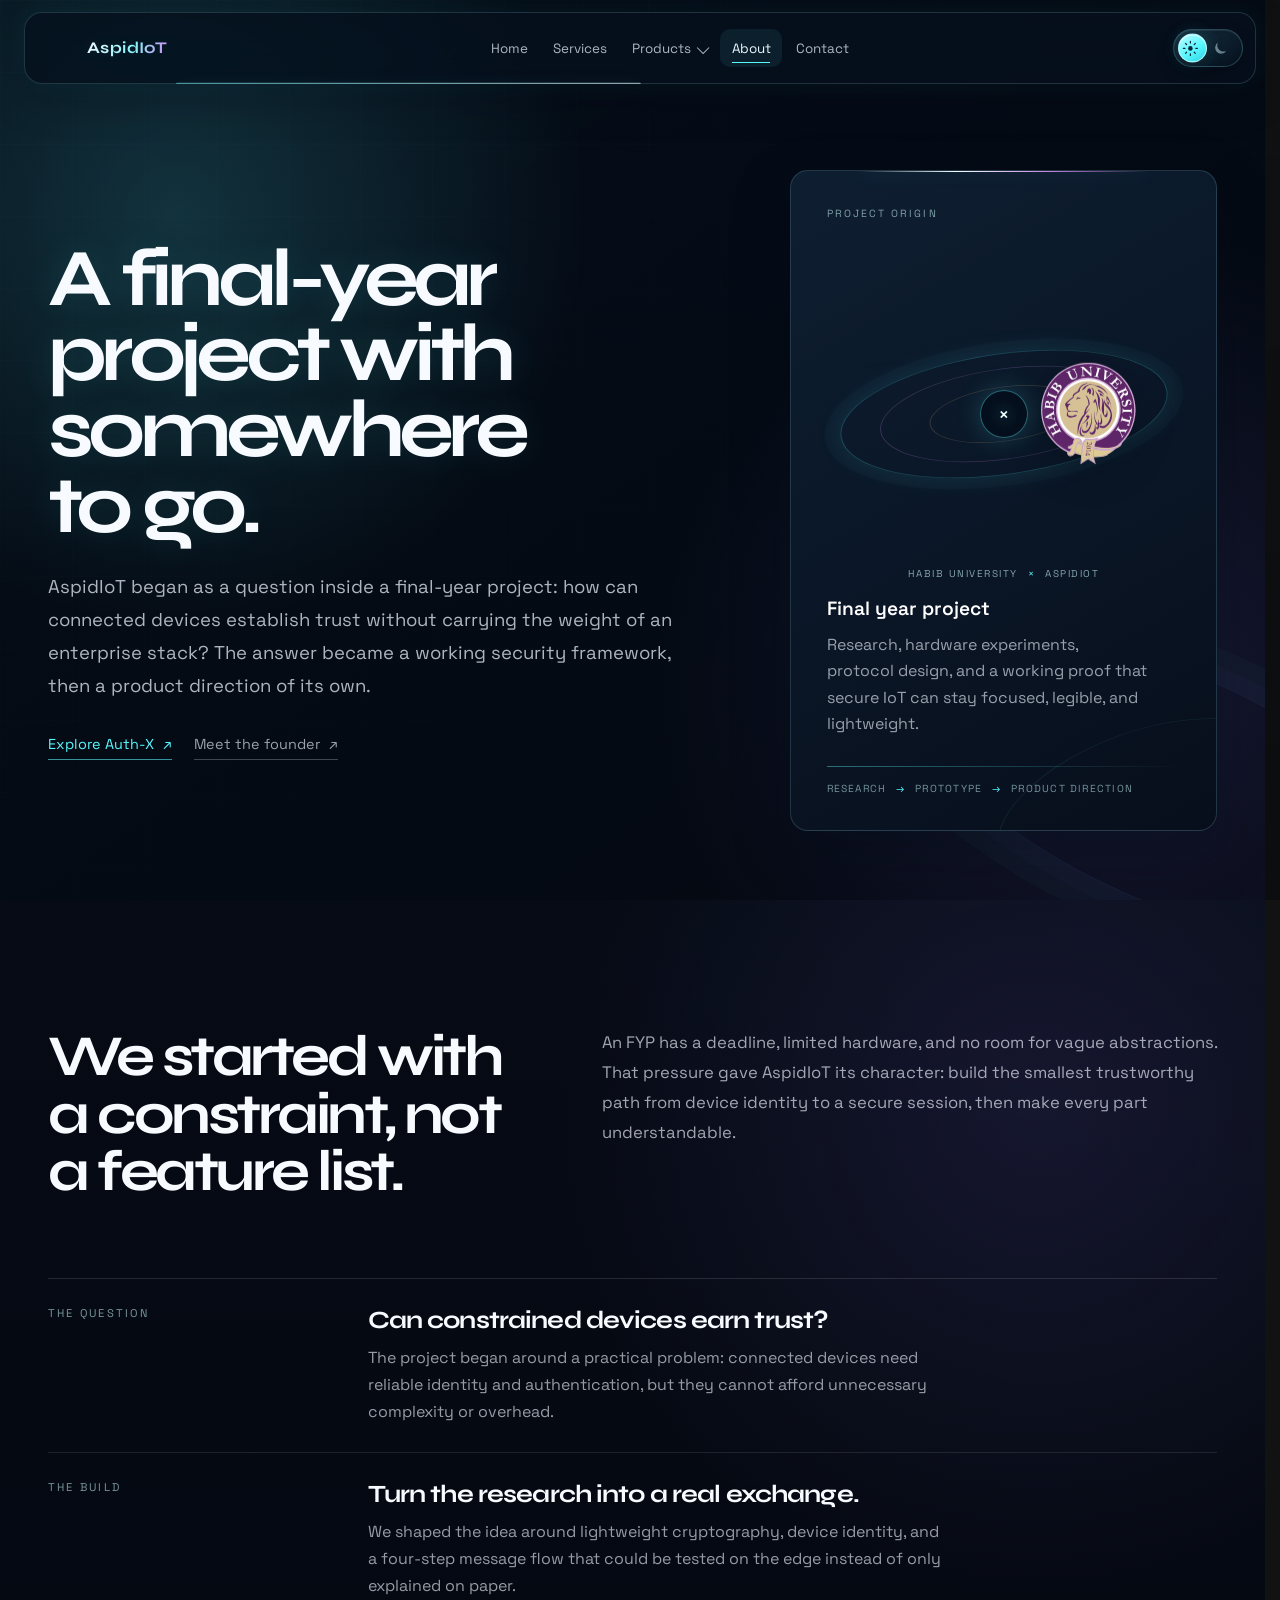
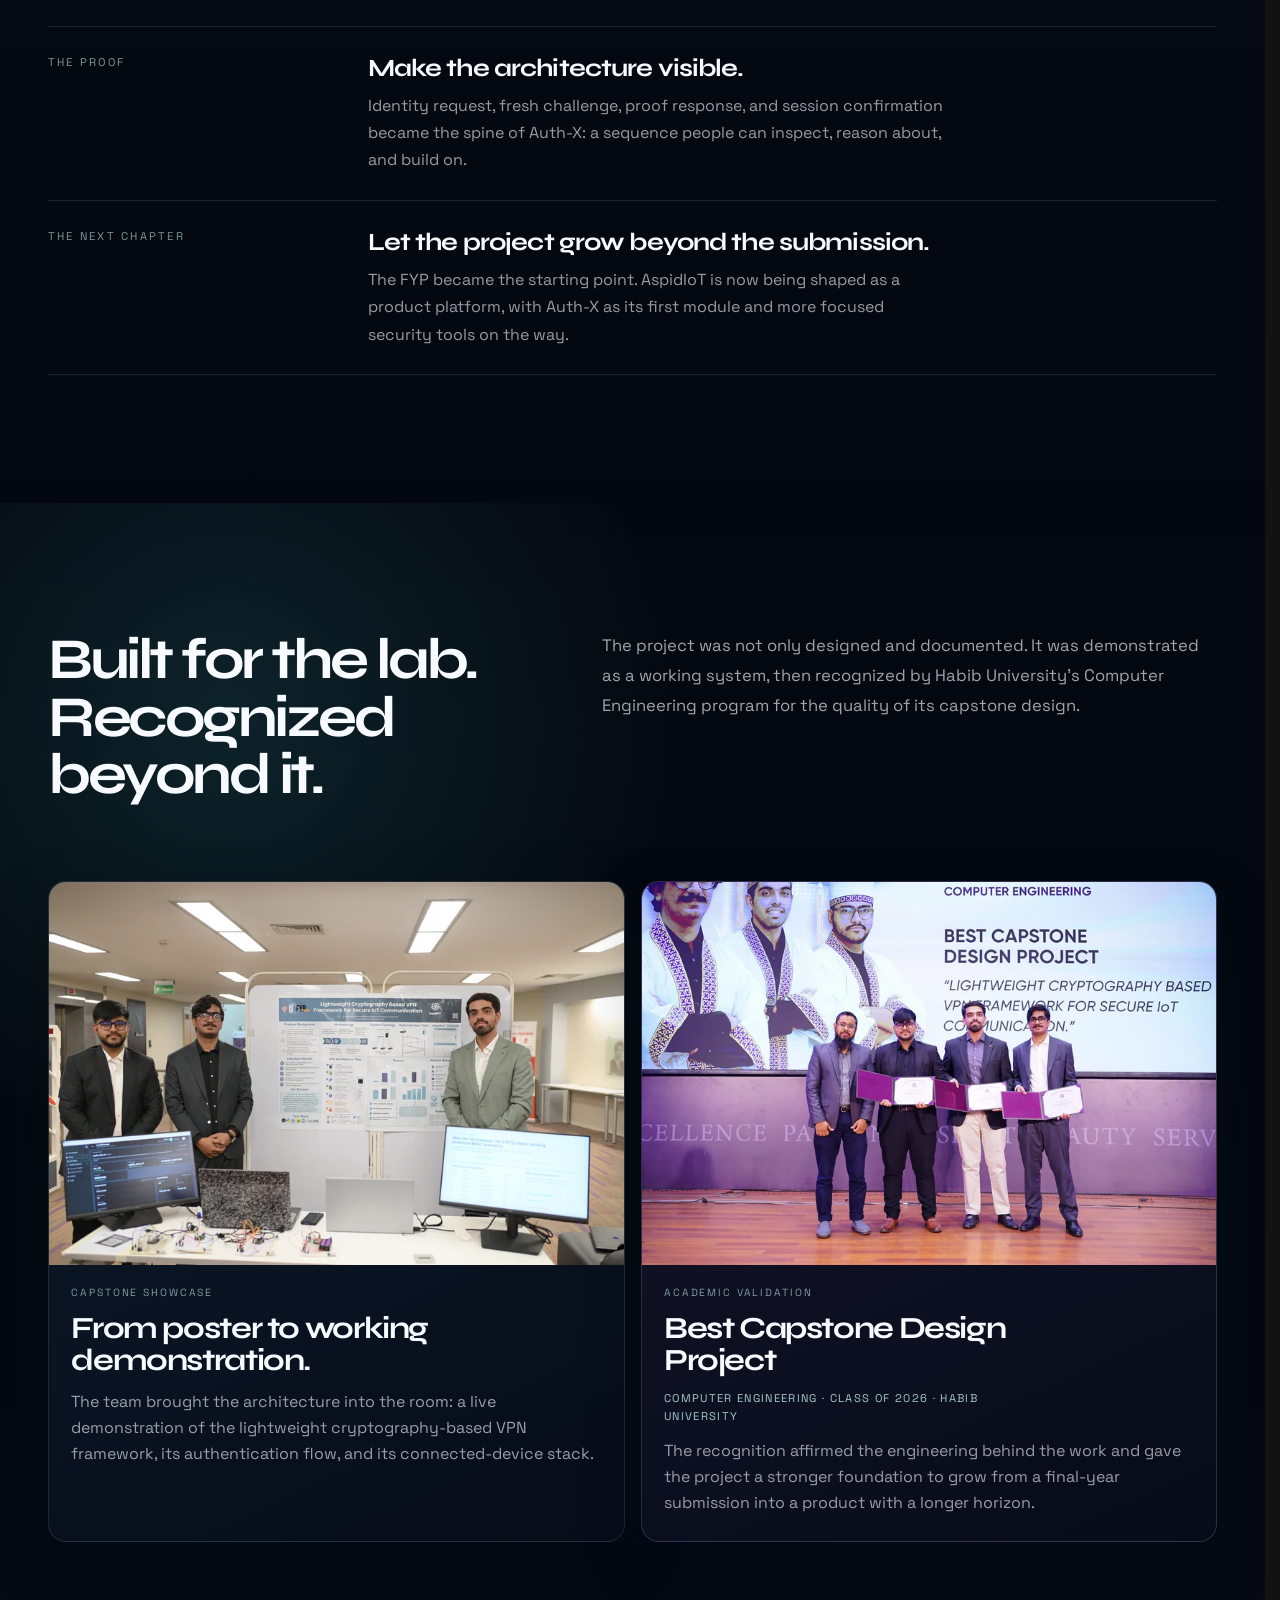
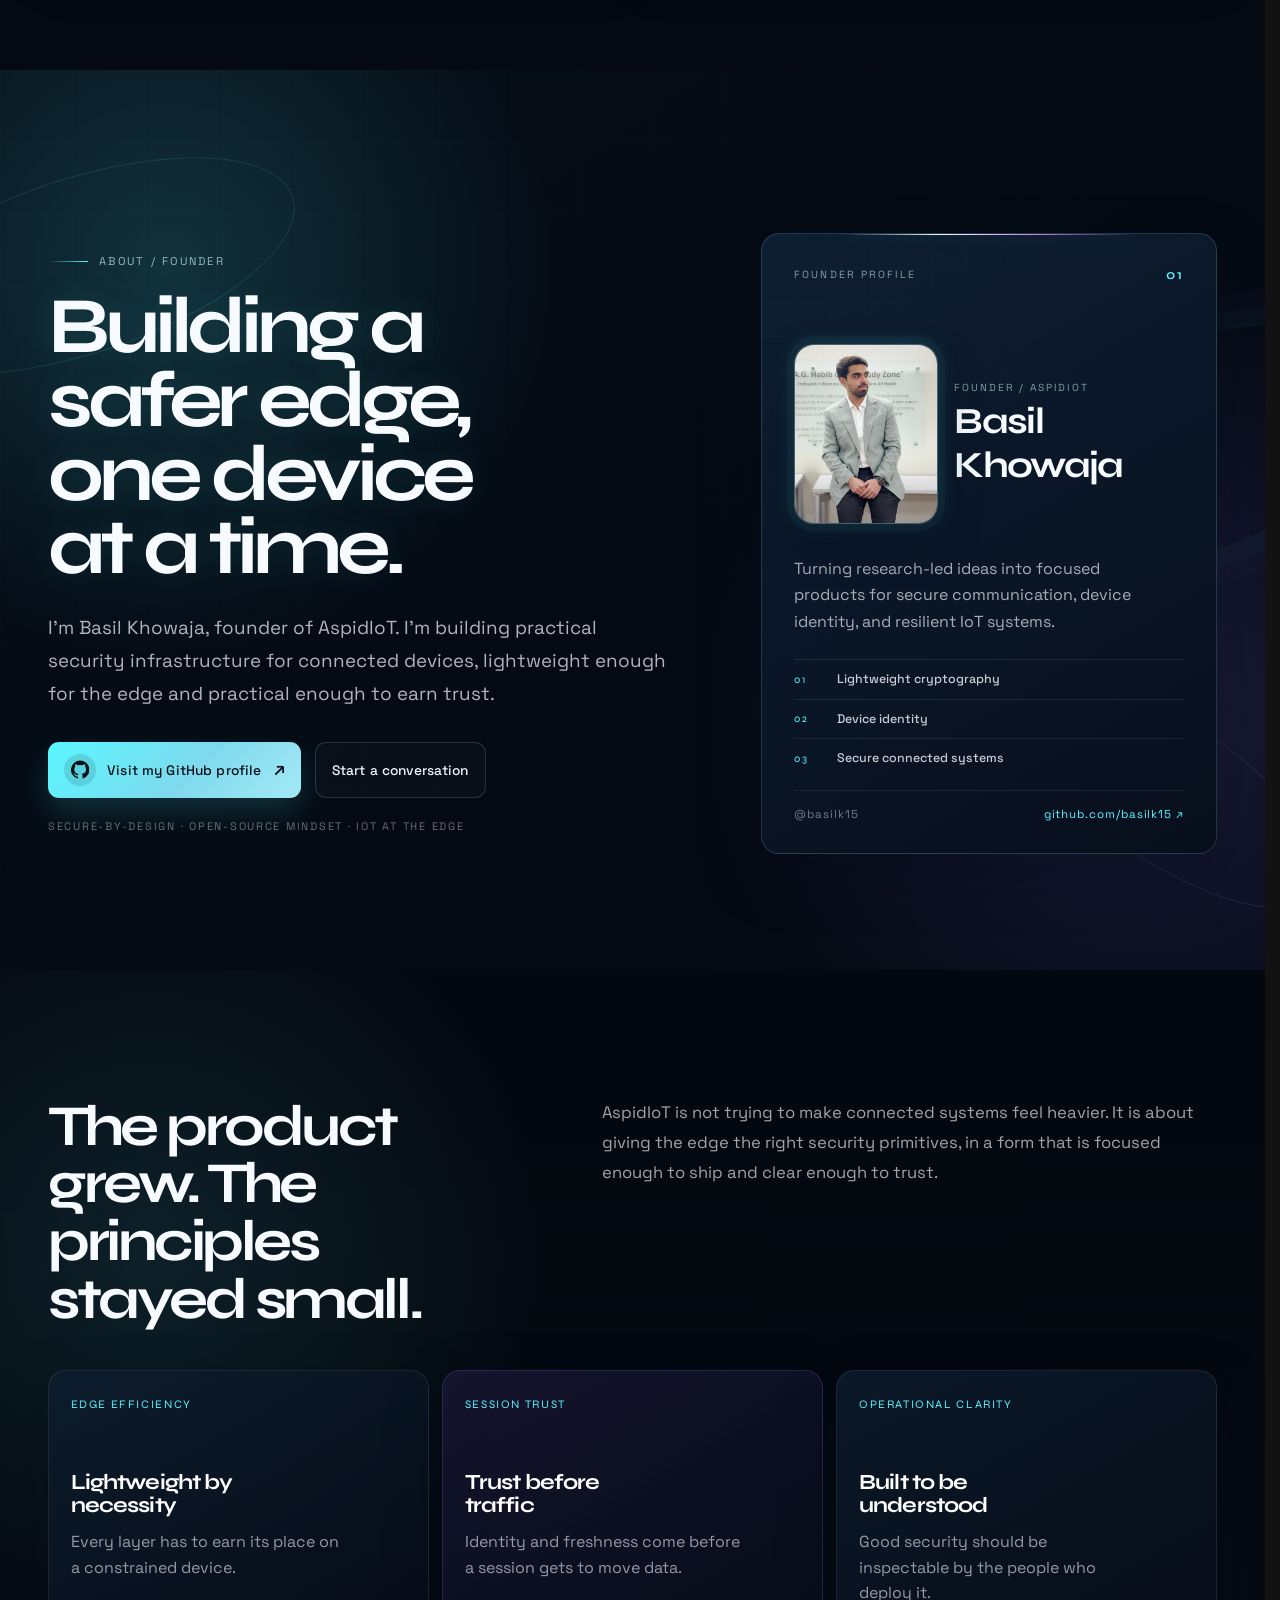
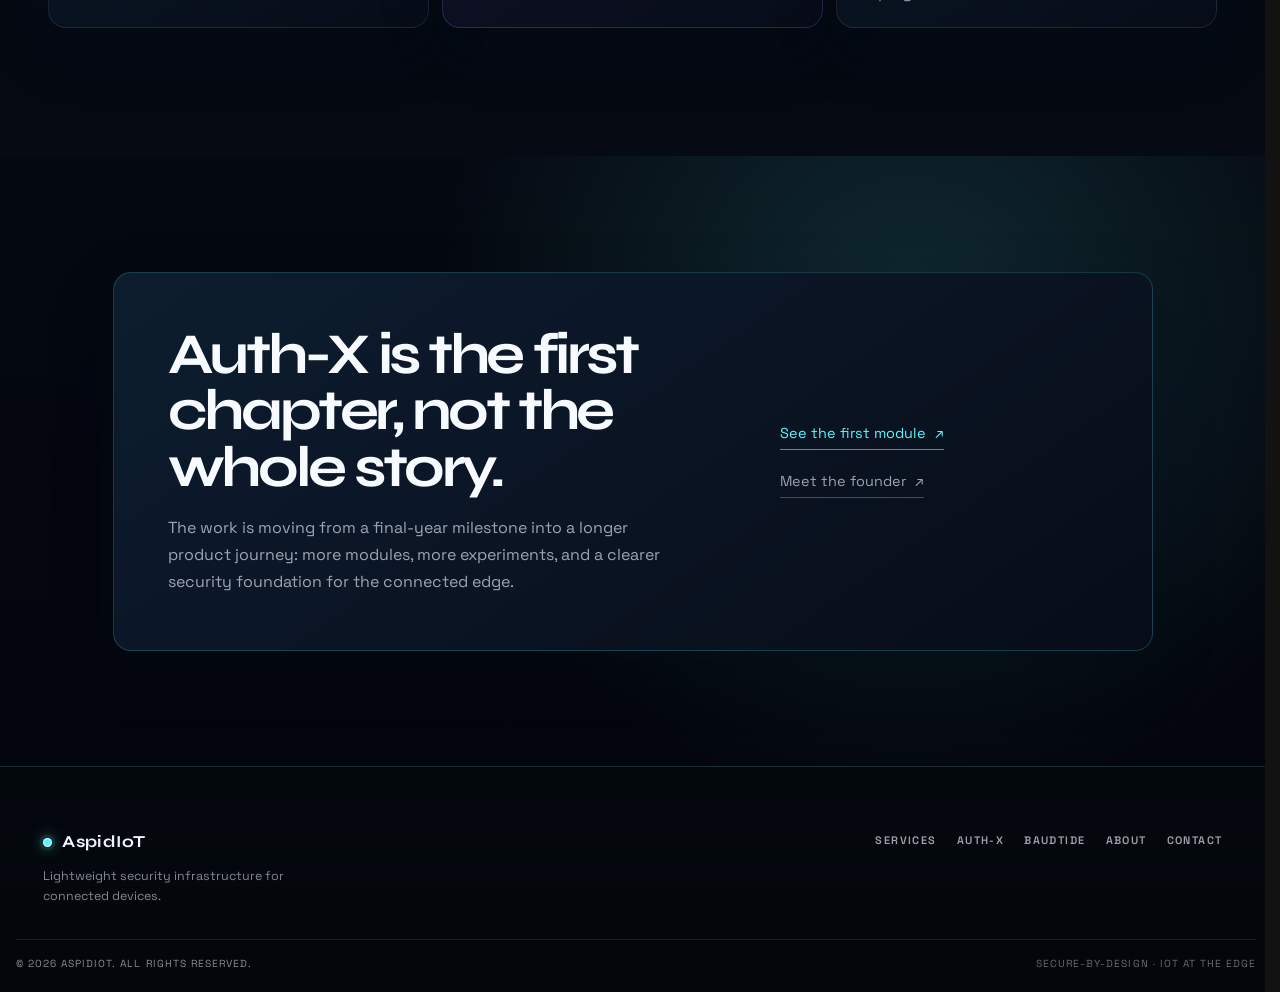
==== about.html @ df2cd74e "Redesign product navigation and service pages" ====
<!doctype html>
<html lang="en">
  <head>
    <meta charset="UTF-8" />
    <meta name="viewport" content="width=device-width, initial-scale=1.0" />
    <meta
      name="description"
      content="The story of AspidIoT: a final-year project that grew into a focused product direction for secure connected systems."
    />
    <title>About AspidIoT | From FYP to Product</title>
    <script>
      try {
        if (localStorage.getItem("aspid-theme") === "light") {
          document.documentElement.dataset.theme = "light";
        }
      } catch {}
    </script>
    <link rel="preconnect" href="https://fonts.googleapis.com" />
    <link rel="preconnect" href="https://fonts.gstatic.com" crossorigin />
    <link rel="stylesheet" href="https://fonts.googleapis.com/css2?family=Space+Grotesk:wght@400;500;600&family=Syne:wght@600;700&display=swap" />
    <link rel="stylesheet" href="styles.css?v=performance-1" />
    <link rel="stylesheet" href="theme.css?v=6" />
    <link rel="stylesheet" href="design-taste.css?v=4" />
  </head>
  <body class="about-page">
    <header class="site-header" data-header>
      <div class="nav-shell">
        <span class="nav-shell-trace" aria-hidden="true">
          <svg viewBox="0 0 0 0" focusable="false" preserveAspectRatio="none">
            <defs>
              <linearGradient id="aspidNavTraceGradient" x1="0%" y1="0%" x2="100%" y2="0%">
                <stop offset="0%" stop-color="#59f7ff" stop-opacity="0.76" />
                <stop offset="55%" stop-color="#f0ffff" />
                <stop offset="100%" stop-color="#d08aef" stop-opacity="0.94" />
              </linearGradient>
            </defs>
            <path class="nav-shell-trace-path" pathLength="100" />
          </svg>
        </span>

        <a class="brand-mark" href="index.html#home" aria-label="AspidIoT home">
          <span class="brand-logo" aria-hidden="true">
            <img src="logo.png" alt="" />
          </span>
          <span class="brand-copy">
            <span class="brand-name">AspidIoT</span>
          </span>
        </a>

        <nav class="site-nav" aria-label="Primary">
          <a class="nav-link" href="index.html#home" data-nav-link>Home</a>
          <a class="nav-link" href="services.html">Services</a>

          <div class="nav-dropdown" data-dropdown>
            <button
              class="nav-link nav-dropdown-toggle"
              type="button"
              aria-expanded="false"
              aria-controls="products-menu"
              data-dropdown-toggle
            >
              <span>Products</span>
              <span class="nav-caret" aria-hidden="true"></span>
            </button>

            <div class="mega-menu product-menu" id="products-menu" data-dropdown-panel>
              <p class="product-menu-kicker">Product families</p>
              <div class="product-menu-list" data-product-family-list>
                <section class="product-menu-family" data-product-family>
                  <button class="product-menu-family-toggle" type="button" aria-expanded="false" aria-controls="secure-x-products" data-product-family-toggle>
                    <span class="product-menu-family-copy"><span class="product-menu-family-name">Secure-X</span><span class="product-menu-family-detail">Device identity + session setup</span></span>
                    <span class="product-menu-family-caret" aria-hidden="true"></span>
                  </button>
                  <div class="product-menu-family-panel" id="secure-x-products" aria-hidden="true">
                <a class="product-menu-item" href="auth-x.html" data-product-link>
                  <span class="product-family-label">Secure-X lineup</span>
                  <span class="product-icon product-icon-auth-x" aria-hidden="true">
                    <img src="assets/auth-x-logos/auth-x-mark.svg" alt="" width="64" height="64" decoding="async" />
                  </span>
                  <span class="product-copy">
                    <span class="product-title-row">
                      <span class="product-name">Auth-X</span>
                    </span>
                    <span class="product-description">
                      Device identity &amp; session setup
                    </span>
                  </span>
                </a>
                  </div>
                </section>
                <section class="product-menu-family" data-product-family>
                  <button class="product-menu-family-toggle" type="button" aria-expanded="false" aria-controls="datatide-products" data-product-family-toggle>
                    <span class="product-menu-family-copy"><span class="product-menu-family-name">DataTide</span><span class="product-menu-family-detail">Local telemetry tools</span></span>
                    <span class="product-menu-family-caret" aria-hidden="true"></span>
                  </button>
                  <div class="product-menu-family-panel" id="datatide-products" aria-hidden="true">
                <a class="product-menu-item" href="baudtide.html" data-product-link>
                  <span class="product-family-label">DataTide</span>
                  <span class="product-icon product-icon-baudtide" aria-hidden="true">
                    <img src="assets/baudtide/baudtide-mark.png" alt="" />
                  </span>
                  <span class="product-copy">
                    <span class="product-title-row">
                      <span class="product-name">BaudTide</span>
                      <span class="product-badge product-badge-open">Open source</span>
                    </span>
                    <span class="product-description">A calm, local-first serial monitor for ESP32, Arduino, and USB/TTY devices.</span>
                  </span>
                </a>
                  </div>
                </section>
              </div>
            </div>
          </div>

          <a class="nav-link is-active" href="about.html" aria-current="page">About</a>
          <a class="nav-link" href="contact.html">Contact</a>
       </nav>

        <div class="nav-actions">
          <button
            class="theme-toggle"
            type="button"
            data-theme-toggle
            aria-pressed="false"
            aria-label="Switch to light theme"
            title="Switch to light theme"
          >
            <span class="theme-toggle-track" aria-hidden="true">
              <span class="theme-toggle-icon theme-toggle-icon-sun">
                <svg viewBox="0 0 24 24" focusable="false">
                  <circle cx="12" cy="12" r="3.25"></circle>
                  <path d="M12 2v2.2M12 19.8V22M2 12h2.2M19.8 12H22M4.93 4.93l1.56 1.56M17.51 17.51l1.56 1.56M19.07 4.93l-1.56 1.56M6.49 17.51l-1.56 1.56"></path>
                </svg>
              </span>
              <span class="theme-toggle-icon theme-toggle-icon-moon">
                <svg viewBox="0 0 24 24" focusable="false">
                  <path d="M20.4 15.2A8.5 8.5 0 0 1 8.8 3.6 8.5 8.5 0 1 0 20.4 15.2Z"></path>
                </svg>
              </span>
              <span class="theme-toggle-thumb"></span>
            </span>
          </button>

          <button
            class="nav-toggle"
            type="button"
            aria-label="Toggle navigation"
            aria-expanded="false"
            aria-controls="mobile-menu"
            data-nav-toggle
          >
            <span></span>
            <span></span>
            <span></span>
          </button>
        </div>
      </div>

      <div class="mobile-menu" id="mobile-menu" data-mobile-menu>
        <div class="mobile-menu-inner">
          <a class="mobile-nav-link" href="index.html#home" data-mobile-link>Home</a>
          <a class="mobile-nav-link" href="services.html" data-mobile-link>Services</a>

          <div class="mobile-products">
            <button
              class="mobile-products-toggle"
              type="button"
              aria-expanded="false"
              aria-controls="mobile-products-grid"
              data-mobile-products-toggle
            >
              <span>Products</span>
              <span class="nav-caret" aria-hidden="true"></span>
            </button>

            <div class="mobile-products-grid" id="mobile-products-grid" data-mobile-products-grid>
              <div class="product-menu-list product-menu-list-mobile" data-product-family-list>
                <section class="product-menu-family" data-product-family>
                  <button class="product-menu-family-toggle" type="button" aria-expanded="false" aria-controls="mobile-secure-x-products" data-product-family-toggle>
                    <span class="product-menu-family-copy"><span class="product-menu-family-name">Secure-X</span><span class="product-menu-family-detail">Device identity + session setup</span></span>
                    <span class="product-menu-family-caret" aria-hidden="true"></span>
                  </button>
                  <div class="product-menu-family-panel" id="mobile-secure-x-products" aria-hidden="true">
              <a class="product-menu-item" href="auth-x.html" data-product-link data-mobile-link>
                <span class="mobile-product-title-row">
                  <img class="mobile-product-mark" src="assets/auth-x-logos/auth-x-mark.svg" alt="" aria-hidden="true" width="64" height="64" decoding="async" />
                  <span>Auth-X</span>
                </span>
                <span>Device identity &amp; session setup</span>
              </a>
                  </div>
                </section>
                <section class="product-menu-family" data-product-family>
                  <button class="product-menu-family-toggle" type="button" aria-expanded="false" aria-controls="mobile-datatide-products" data-product-family-toggle>
                    <span class="product-menu-family-copy"><span class="product-menu-family-name">DataTide</span><span class="product-menu-family-detail">Local telemetry tools</span></span>
                    <span class="product-menu-family-caret" aria-hidden="true"></span>
                  </button>
                  <div class="product-menu-family-panel" id="mobile-datatide-products" aria-hidden="true">
              <a class="product-menu-item" href="baudtide.html" data-product-link data-mobile-link>
                <span class="mobile-product-title-row">
                  <span>BaudTide</span>
                  <span class="product-badge product-badge-open">Open source</span>
                </span>
                <span>Local-first serial monitoring for ESP32, Arduino, and USB/TTY devices.</span>
              </a>
                  </div>
                </section>
              </div>
            </div>
          </div>

          <a class="mobile-nav-link is-active" href="about.html" aria-current="page">About</a>
          <a class="mobile-nav-link" href="contact.html" data-mobile-link>Contact</a>
        </div>
      </div>
    </header>

    <main>
      <section class="about-lore-hero" id="about" aria-labelledby="about-title">
        <span class="about-lore-orbit about-lore-orbit-one" aria-hidden="true"></span>
        <span class="about-lore-orbit about-lore-orbit-two" aria-hidden="true"></span>

        <div class="about-lore-shell">
          <div class="about-lore-intro reveal">
            <h1 id="about-title" class="about-lore-title">
              A final-year project with somewhere to go.
            </h1>
            <p class="about-lore-lede">
              AspidIoT began as a question inside a final-year project: how can connected devices
              establish trust without carrying the weight of an enterprise stack? The answer became
              a working security framework, then a product direction of its own.
            </p>

            <div class="about-lore-links">
              <a class="about-lore-link" href="auth-x.html">
                <span>Explore Auth-X</span>
                <span aria-hidden="true">↗</span>
              </a>
              <a class="about-lore-link about-lore-link-muted" href="#founder">
                <span>Meet the founder</span>
                <span aria-hidden="true">↗</span>
              </a>
            </div>
          </div>

          <aside class="about-origin-card reveal" data-delay="120" aria-label="AspidIoT project origin">
            <div class="about-origin-head">
              <span>Project origin</span>
            </div>
            <div class="about-origin-identity" role="img" aria-label="Habib University and AspidIoT">
              <div class="about-origin-orbit" aria-hidden="true"></div>
              <div class="about-origin-logo about-origin-logo-habib">
                <img src="assets/brand/habib-university.svg" alt="Habib University seal" loading="lazy" decoding="async" />
              </div>
              <span class="about-origin-cross" aria-hidden="true">×</span>
              <div class="about-origin-logo about-origin-logo-aspid">
                <img src="logo.png" alt="AspidIoT shield mark" loading="lazy" decoding="async" />
              </div>
              <p class="about-origin-identity-label">Habib University <span aria-hidden="true">×</span> AspidIoT</p>
            </div>
            <p class="about-origin-title">Final year project</p>
            <p class="about-origin-copy">
              Research, hardware experiments, protocol design, and a working proof that secure IoT
              can stay focused, legible, and lightweight.
            </p>
            <div class="about-origin-rule" aria-hidden="true"></div>
            <p class="about-origin-foot">Research <span>→</span> prototype <span>→</span> product direction</p>
          </aside>
        </div>
      </section>

      <section class="about-story-section" id="origin" aria-labelledby="origin-title">
        <div class="about-content-shell">
          <div class="about-story-heading reveal">
            <div>
              <h2 id="origin-title" class="about-section-title">We started with a constraint, not a feature list.</h2>
            </div>
            <p class="about-section-summary">
              An FYP has a deadline, limited hardware, and no room for vague abstractions. That pressure
              gave AspidIoT its character: build the smallest trustworthy path from device identity to a
              secure session, then make every part understandable.
            </p>
          </div>

          <div class="about-story-list">
            <article class="about-story-row reveal">
              <div class="about-story-label">The question</div>
              <div class="about-story-copy">
                <h3>Can constrained devices earn trust?</h3>
                <p>
                  The project began around a practical problem: connected devices need reliable identity
                  and authentication, but they cannot afford unnecessary complexity or overhead.
                </p>
              </div>
            </article>

            <article class="about-story-row reveal" data-delay="80">
              <div class="about-story-label">The build</div>
              <div class="about-story-copy">
                <h3>Turn the research into a real exchange.</h3>
                <p>
                  We shaped the idea around lightweight cryptography, device identity, and a four-step
                  message flow that could be tested on the edge instead of only explained on paper.
                </p>
              </div>
            </article>

            <article class="about-story-row reveal" data-delay="160">
              <div class="about-story-label">The proof</div>
              <div class="about-story-copy">
                <h3>Make the architecture visible.</h3>
                <p>
                  Identity request, fresh challenge, proof response, and session confirmation became the
                  spine of Auth-X: a sequence people can inspect, reason about, and build on.
                </p>
              </div>
            </article>

            <article class="about-story-row reveal" data-delay="240">
              <div class="about-story-label">The next chapter</div>
              <div class="about-story-copy">
                <h3>Let the project grow beyond the submission.</h3>
                <p>
                  The FYP became the starting point. AspidIoT is now being shaped as a product platform,
                  with Auth-X as its first module and more focused security tools on the way.
                </p>
              </div>
            </article>
          </div>
        </div>
      </section>

      <section class="about-evidence-section" id="evidence" aria-labelledby="evidence-title">
        <div class="about-content-shell">
          <div class="about-story-heading about-evidence-heading reveal">
            <div>
              <h2 id="evidence-title" class="about-section-title">Built for the lab. Recognized beyond it.</h2>
            </div>
            <p class="about-section-summary">
              The project was not only designed and documented. It was demonstrated as a working system,
              then recognized by Habib University’s Computer Engineering program for the quality of its capstone design.
            </p>
          </div>

          <div class="about-evidence-grid">
            <figure class="about-evidence-card about-evidence-card-featured reveal">
              <div class="about-evidence-image">
                <picture>
                  <source
                    type="image/webp"
                    srcset="about-project-showcase-800.webp 800w, about-project-showcase-1600.webp 1600w"
                    sizes="(max-width: 700px) calc(100vw - 2rem), 570px"
                  />
                  <img
                    src="about-project-showcase-1600.jpg"
                    alt="AspidIoT team presenting a lightweight cryptography-based VPN framework for secure IoT communication."
                    width="1600"
                    height="1064"
                    loading="lazy"
                    decoding="async"
                  />
                </picture>
              </div>
              <figcaption>
                <div class="about-evidence-caption-head">
                  <span>Capstone showcase</span>
                </div>
                <h3>From poster to working demonstration.</h3>
                <p>
                  The team brought the architecture into the room: a live demonstration of the lightweight
                  cryptography-based VPN framework, its authentication flow, and its connected-device stack.
                </p>
              </figcaption>
            </figure>

            <figure class="about-evidence-card about-evidence-card-award reveal" data-delay="120">
              <div class="about-evidence-image">
                <picture>
                  <source
                    type="image/webp"
                    srcset="about-capstone-award-800.webp 800w, about-capstone-award-1600.webp 1600w"
                    sizes="(max-width: 700px) calc(100vw - 2rem), 570px"
                  />
                  <img
                    src="about-capstone-award-1600.jpg"
                    alt="AspidIoT team receiving recognition for Best Capstone Design Project in Computer Engineering."
                    width="1600"
                    height="1066"
                    loading="lazy"
                    decoding="async"
                  />
                </picture>
              </div>
              <figcaption>
                <div class="about-evidence-caption-head">
                  <span>Academic validation</span>
                </div>
                <h3>Best Capstone Design Project</h3>
                <p class="about-evidence-meta">Computer Engineering · Class of 2026 · Habib University</p>
                <p>
                  The recognition affirmed the engineering behind the work and gave the project a stronger
                  foundation to grow from a final-year submission into a product with a longer horizon.
                </p>
              </figcaption>
            </figure>
          </div>
        </div>
      </section>

      <section class="founder-contact-hero about-founder-section" id="founder" aria-labelledby="founder-title">
        <span class="founder-contact-orbit founder-contact-orbit-one" aria-hidden="true"></span>
        <span class="founder-contact-orbit founder-contact-orbit-two" aria-hidden="true"></span>

        <div class="founder-contact-shell">
          <div class="founder-contact-intro reveal">
            <div class="founder-contact-eyebrow">
              <span class="founder-contact-eyebrow-line"></span>
              <span>About / Founder</span>
            </div>

            <h2 id="founder-title" class="founder-contact-title">
              Building a safer edge, one device at a time.
            </h2>
            <p class="founder-contact-lede">
              I’m Basil Khowaja, founder of AspidIoT. I’m building practical security infrastructure
              for connected devices, lightweight enough for the edge and practical enough to earn trust.
            </p>

            <div class="founder-contact-actions">
              <a
                class="button-link button-link-primary founder-github-button"
                href="https://github.com/basilk15"
                target="_blank"
                rel="noopener noreferrer"
              >
                <span class="founder-github-icon" aria-hidden="true">
                  <svg viewBox="0 0 24 24" focusable="false">
                    <path d="M12 .7a12 12 0 0 0-3.79 23.39c.6.11.82-.26.82-.58v-2.05c-3.34.73-4.04-1.61-4.04-1.61-.55-1.39-1.34-1.76-1.34-1.76-1.09-.75.08-.74.08-.74 1.2.08 1.84 1.23 1.84 1.23 1.07 1.83 2.8 1.3 3.48.99.11-.78.42-1.3.76-1.6-2.66-.3-5.46-1.33-5.46-5.93 0-1.31.47-2.38 1.23-3.22-.12-.3-.53-1.52.12-3.17 0 0 1-.32 3.3 1.23a11.4 11.4 0 0 1 6 0c2.29-1.55 3.3-1.23 3.3-1.23.65 1.65.24 2.87.12 3.17.77.84 1.23 1.91 1.23 3.22 0 4.61-2.8 5.62-5.47 5.92.43.37.81 1.1.81 2.22v3.29c0 .32.22.69.83.57A12 12 0 0 0 12 .7Z" />
                  </svg>
                </span>
                <span>Visit my GitHub profile</span>
                <span class="founder-button-arrow" aria-hidden="true">↗</span>
              </a>
              <a class="button-link button-link-muted" href="contact.html">Start a conversation</a>
            </div>

            <p class="founder-contact-note">Secure-by-design · Open-source mindset · IoT at the edge</p>
          </div>

          <article class="founder-profile-card reveal" data-delay="120">
            <div class="founder-profile-grid" aria-hidden="true"></div>
            <div class="founder-profile-head">
              <span>Founder profile</span>
              <strong>01</strong>
            </div>

            <div class="founder-profile-person">
              <div class="founder-avatar">
                <img src="founder-basil.png" alt="Basil Khowaja, founder of AspidIoT" loading="lazy" decoding="async" />
              </div>
              <div>
                <p class="founder-profile-role">Founder / AspidIoT</p>
                <h3>Basil Khowaja</h3>
              </div>
            </div>

            <p class="founder-profile-copy">
              Turning research-led ideas into focused products for secure communication, device
              identity, and resilient IoT systems.
            </p>

            <div class="founder-focus-list" aria-label="Founder focus areas">
              <div><span>01</span><strong>Lightweight cryptography</strong></div>
              <div><span>02</span><strong>Device identity</strong></div>
              <div><span>03</span><strong>Secure connected systems</strong></div>
            </div>

            <div class="founder-profile-footer">
              <span>@basilk15</span>
              <a href="https://github.com/basilk15" target="_blank" rel="noopener noreferrer">
                github.com/basilk15 <span aria-hidden="true">↗</span>
              </a>
            </div>
          </article>
        </div>
      </section>

      <section class="about-principles-section" id="approach" aria-labelledby="approach-title">
        <div class="about-content-shell">
          <div class="about-story-heading about-principles-heading reveal">
            <div>
              <h2 id="approach-title" class="about-section-title">The product grew. The principles stayed small.</h2>
            </div>
            <p class="about-section-summary">
              AspidIoT is not trying to make connected systems feel heavier. It is about giving the edge
              the right security primitives, in a form that is focused enough to ship and clear enough to trust.
            </p>
          </div>

          <div class="about-principles-grid">
            <article class="about-principle-card reveal">
              <span class="about-principle-label">Edge efficiency</span>
              <h3>Lightweight by necessity</h3>
              <p>Every layer has to earn its place on a constrained device.</p>
            </article>
            <article class="about-principle-card reveal" data-delay="80">
              <span class="about-principle-label">Session trust</span>
              <h3>Trust before traffic</h3>
              <p>Identity and freshness come before a session gets to move data.</p>
            </article>
            <article class="about-principle-card reveal" data-delay="160">
              <span class="about-principle-label">Operational clarity</span>
              <h3>Built to be understood</h3>
              <p>Good security should be inspectable by the people who deploy it.</p>
            </article>
          </div>
        </div>
      </section>

      <section class="about-next-section" id="next" aria-labelledby="next-title">
        <div class="about-next-card reveal">
          <div>
            <h2 id="next-title" class="about-next-title">Auth-X is the first chapter, not the whole story.</h2>
            <p class="about-next-copy">
              The work is moving from a final-year milestone into a longer product journey: more modules,
              more experiments, and a clearer security foundation for the connected edge.
            </p>
          </div>
          <div class="about-next-links">
            <a class="about-lore-link" href="auth-x.html">
              <span>See the first module</span>
              <span aria-hidden="true">↗</span>
            </a>
            <a class="about-lore-link about-lore-link-muted" href="#founder">
              <span>Meet the founder</span>
              <span aria-hidden="true">↗</span>
            </a>
          </div>
        </div>
      </section>
    </main>

    <footer class="site-footer">
      <div class="site-footer-shell">
        <div class="site-footer-branding">
          <a class="site-footer-brand" href="index.html#home" aria-label="AspidIoT home">
            <span class="site-footer-brand-mark" aria-hidden="true"></span>
            <span>AspidIoT</span>
          </a>
          <p>Lightweight security infrastructure for connected devices.</p>
        </div>
        <nav class="site-footer-nav" aria-label="Footer">
          <a href="services.html">Services</a>
          <a href="auth-x.html">Auth-X</a>
          <a href="baudtide.html">BaudTide</a>
          <a href="about.html">About</a>
          <a href="contact.html">Contact</a>
        </nav>
      </div>
      <div class="site-footer-meta">
        <p>© 2026 AspidIoT. All rights reserved.</p>
        <span>Secure-by-design · IoT at the edge</span>
      </div>
    </footer>

    <script src="theme.js?v=2"></script>
    <script src="script.js?v=performance-4"></script>
  </body>
</html>
---- styles.css ----
:root {
  color-scheme: dark;
  --bg: #05070c;
  --bg-deep: #0a0f1c;
  --ink: #f1f5ff;
  --muted: rgba(241, 245, 255, 0.7);
  --accent: #59f7ff;
  --accent-2: #8b7cff;
  --accent-3: #88d9ff;
  --accent-soft: rgba(89, 247, 255, 0.18);
  --panel: rgba(11, 18, 34, 0.8);
  --panel-strong: rgba(9, 16, 29, 0.94);
  --glow: rgba(89, 247, 255, 0.55);
  --border-soft: rgba(255, 255, 255, 0.09);
  --shadow-soft: 0 18px 45px rgba(2, 8, 18, 0.28);
  --shadow-strong: 0 24px 60px rgba(2, 8, 18, 0.42);
  --max-width: 980px;
  --nav-height: 5.25rem;
}

* {
  box-sizing: border-box;
  margin: 0;
  padding: 0;
}

html {
  scroll-behavior: smooth;
  overflow-x: clip;
}

body {
  font-family: "Space Grotesk", "Segoe UI", sans-serif;
  background: radial-gradient(circle at top, #0c172a 0%, var(--bg) 45%, #030509 100%);
  color: var(--ink);
  min-height: 100vh;
  overflow-x: clip;
  position: relative;
}

body.menu-open {
  overflow: hidden;
}

main {
  position: relative;
  overflow: hidden;
  z-index: 1;
}

main > section {
  position: relative;
  z-index: 1;
}

body::before,
body::after,
main::before,
main::after {
  content: "";
  position: fixed;
  inset: 0;
  pointer-events: none;
  z-index: 0;
}

body::before {
  background:
    radial-gradient(circle at 50% 12%, rgba(89, 247, 255, 0.08), transparent 55%),
    radial-gradient(circle at 50% 55%, rgba(0, 0, 0, 0), rgba(0, 0, 0, 0.35) 70%, rgba(0, 0, 0, 0.65) 100%);
  opacity: 1;
}

body::after {
  background-image:
    linear-gradient(90deg, rgba(89, 247, 255, 0.035) 1px, transparent 1px),
    linear-gradient(0deg, rgba(89, 247, 255, 0.035) 1px, transparent 1px),
    radial-gradient(circle, rgba(89, 247, 255, 0.75) 0 1.2px, transparent 2.8px),
    radial-gradient(circle, rgba(125, 177, 255, 0.45) 0 1px, transparent 2.4px),
    radial-gradient(circle, rgba(255, 255, 255, 0.25) 0 0.9px, transparent 2px);
  background-size: 180px 180px, 180px 180px, 160px 160px, 110px 110px, 220px 220px;
  background-position: 0 0, 0 0, 0 -600px, 90px -1200px, -40px -900px;
  opacity: 0.6;
  animation: starRain 16s linear infinite;
}

main::before {
  background-image:
    repeating-linear-gradient(
      110deg,
      rgba(89, 247, 255, 0.08) 0 1px,
      transparent 1px 160px
    ),
    repeating-linear-gradient(
      12deg,
      rgba(89, 247, 255, 0.06) 0 1px,
      transparent 1px 220px
    ),
    radial-gradient(circle at 30% 40%, rgba(89, 247, 255, 0.2) 0 2px, transparent 3px),
    radial-gradient(circle at 70% 60%, rgba(89, 247, 255, 0.18) 0 2px, transparent 3px),
    radial-gradient(circle at 50% 20%, rgba(89, 247, 255, 0.16) 0 2px, transparent 3px);
  background-size: 140% 140%;
  background-position: 0 0;
  opacity: 0.18;
  animation: streamSlide 36s linear infinite;
}

main::after {
  background-image: url("data:image/svg+xml;utf8,<svg xmlns='http://www.w3.org/2000/svg' width='240' height='240'><rect width='240' height='240' fill='none'/><text x='18' y='42' font-size='16' fill='%2359f7ff' fill-opacity='0.08'>1010 0110</text><text x='140' y='80' font-size='14' fill='%2359f7ff' fill-opacity='0.06'>0x9f4b</text><text x='28' y='140' font-size='12' fill='%2359f7ff' fill-opacity='0.06'>KEY</text><text x='120' y='180' font-size='12' fill='%2359f7ff' fill-opacity='0.05'>AEAD</text><text x='60' y='210' font-size='11' fill='%2359f7ff' fill-opacity='0.05'>LOCK</text></svg>");
  background-size: 240px 240px;
  opacity: 0.08;
  filter: blur(0.4px);
  animation: glyphFade 24s ease-in-out infinite;
}

body.is-scrolling::after,
body.is-scrolling main::before,
body.is-scrolling main::after,
html.page-hidden body::after,
html.page-hidden main::before,
html.page-hidden main::after,
body.is-scrolling .network-route-line {
  animation-play-state: paused;
}

@media (max-width: 768px) {
  body::after,
  main::before,
  main::after {
    animation: none;
  }
}

.site-header {
  position: fixed;
  top: 1rem;
  left: 0;
  right: 0;
  z-index: 30;
  padding: 0 1rem;
  pointer-events: none;
}

.nav-shell {
  --nav-surface: rgba(8, 14, 26, 0.58);
  position: relative;
  isolation: isolate;
  width: min(1240px, calc(100vw - 2rem));
  margin: 0 auto;
  min-height: var(--nav-height);
  display: flex;
  align-items: center;
  justify-content: space-between;
  gap: 1.2rem;
  padding: 0.85rem 1rem 0.85rem 1.25rem;
  border-radius: 24px;
  border: 1px solid rgba(126, 214, 231, 0.2);
  background: var(--nav-surface);
  backdrop-filter: blur(18px) saturate(165%);
  -webkit-backdrop-filter: blur(18px) saturate(165%);
  box-shadow: var(--shadow-soft), 0 0 22px rgba(89, 247, 255, 0.1);
  transition:
    background 0.35s ease,
    border-color 0.35s ease,
    box-shadow 0.35s ease,
    transform 0.35s ease;
  pointer-events: auto;
}

.nav-shell-trace {
  position: absolute;
  inset: 0;
  z-index: 0;
  pointer-events: none;
  border-radius: inherit;
  overflow: hidden;
}

.nav-shell-trace svg {
  display: block;
  width: 100%;
  height: 100%;
}

.nav-shell-trace-path {
  fill: none;
  stroke: url(#aspidNavTraceGradient);
  stroke-width: 1.7;
  stroke-linecap: round;
  stroke-linejoin: round;
  stroke-dasharray: 18 82;
  opacity: 0.98;
  filter:
    drop-shadow(0 0 8px rgba(89, 247, 255, 0.3))
    drop-shadow(0 0 10px rgba(208, 138, 239, 0.16));
  animation: navTraceMove 5.2s linear infinite;
}

.nav-shell > *:not(.nav-shell-trace) {
  position: relative;
  z-index: 1;
}

.site-header.is-scrolled .nav-shell,
.site-header.is-open .nav-shell {
  --nav-surface: rgba(8, 14, 26, 0.84);
  border-color: rgba(126, 214, 231, 0.3);
  box-shadow: var(--shadow-strong), 0 0 24px rgba(89, 247, 255, 0.12);
}

.brand-mark {
  display: inline-flex;
  align-items: center;
  gap: 0.12rem;
  min-width: 0;
  text-decoration: none;
  color: inherit;
}

.brand-logo {
  position: relative;
  flex: 0 0 3.35rem;
  display: block;
  width: 3.35rem;
  height: 3.35rem;
  overflow: hidden;
  border-radius: 0;
  padding: 0;
  background: transparent;
  border: 0;
  transform: translateY(-0.3rem);
  clip-path: inset(0 0.22rem 0 0);
  margin-right: -0.22rem;
}

.brand-logo img {
  position: absolute;
  top: -16%;
  left: -24%;
  width: 264%;
  max-width: none;
  height: auto;
  pointer-events: none;
}

.brand-copy {
  display: flex;
  flex-direction: column;
  min-width: 0;
}

.brand-name {
  font-family: "Syne", "Space Grotesk", sans-serif;
  font-size: clamp(1.08rem, 1.35vw, 1.22rem);
  font-weight: 700;
  letter-spacing: 0.025em;
  line-height: 1.05;
  text-shadow: 0 0 18px rgba(89, 247, 255, 0.16);
  background: linear-gradient(105deg, #f1f8ff 0%, #8cf3f7 58%, #d08aef 100%);
  background-clip: text;
  -webkit-background-clip: text;
  -webkit-text-fill-color: transparent;
}

.site-nav,
.nav-actions {
  display: flex;
  align-items: center;
}

.site-nav {
  gap: 0.35rem;
}

.nav-link,
.nav-dropdown-toggle {
  position: relative;
  display: inline-flex;
  align-items: center;
  gap: 0.45rem;
  min-height: 2.8rem;
  padding: 0.7rem 0.95rem;
  border-radius: 999px;
  border: 0;
  background: transparent;
  color: rgba(241, 245, 255, 0.78);
  text-decoration: none;
  font: inherit;
  font-size: 0.96rem;
  cursor: pointer;
  transition:
    color 0.28s ease,
    background 0.28s ease,
    transform 0.28s ease;
}

.nav-link::after,
.nav-dropdown-toggle::after {
  content: "";
  position: absolute;
  left: 0.95rem;
  right: 0.95rem;
  bottom: 0.45rem;
  height: 1px;
  background: linear-gradient(90deg, transparent, rgba(89, 247, 255, 0.75), transparent);
  transform: scaleX(0.2);
  transform-origin: center;
  opacity: 0;
  transition: transform 0.28s ease, opacity 0.28s ease;
}

.nav-link:hover,
.nav-link:focus-visible,
.nav-dropdown-toggle:hover,
.nav-dropdown-toggle:focus-visible,
.nav-link.is-active,
.nav-dropdown.is-open .nav-dropdown-toggle {
  color: #fff;
  background: rgba(255, 255, 255, 0.05);
  outline: none;
}

.nav-link:hover::after,
.nav-link:focus-visible::after,
.nav-dropdown-toggle:hover::after,
.nav-dropdown-toggle:focus-visible::after,
.nav-link.is-active::after,
.nav-dropdown.is-open .nav-dropdown-toggle::after {
  opacity: 1;
  transform: scaleX(1);
}

.nav-caret {
  width: 0.55rem;
  height: 0.55rem;
  border-right: 1.5px solid currentColor;
  border-bottom: 1.5px solid currentColor;
  transform: rotate(45deg) translateY(-1px);
  transition: transform 0.28s ease;
}

.nav-dropdown {
  position: relative;
}

.nav-dropdown.is-open .nav-caret {
  transform: rotate(225deg) translateY(-1px);
}

.mega-menu {
  position: fixed;
  top: calc(1rem + var(--nav-height) + 1rem);
  right: max(1rem, calc((100vw - 1240px) / 2));
  left: auto;
  width: min(760px, calc(100vw - 2rem));
  max-width: calc(100vw - 2rem);
  padding: 1.15rem;
  border-radius: 28px;
  border: 1px solid rgba(255, 255, 255, 0.1);
  background:
    linear-gradient(180deg, rgba(14, 23, 40, 0.96), rgba(8, 14, 27, 0.96)),
    rgba(9, 15, 28, 0.96);
  box-shadow: 0 30px 80px rgba(1, 7, 17, 0.52);
  backdrop-filter: blur(20px);
  transform: translateY(12px) scale(0.98);
  opacity: 0;
  visibility: hidden;
  pointer-events: none;
  transition:
    opacity 0.24s ease,
    transform 0.24s ease,
    visibility 0.24s ease;
}

.mega-menu::before {
  content: "";
  position: absolute;
  top: -1.5rem;
  right: 0;
  left: 0;
  height: 1.5rem;
  pointer-events: auto;
}

.nav-dropdown.is-open .mega-menu {
  opacity: 1;
  visibility: visible;
  pointer-events: auto;
  transform: translateY(0) scale(1);
}

.mega-menu-head {
  padding: 0.5rem 0.35rem 1rem;
}

.mega-menu-kicker,
.section-kicker {
  text-transform: uppercase;
  letter-spacing: 0.24em;
  font-size: 0.72rem;
  color: rgba(241, 245, 255, 0.56);
}

.mega-menu-head h2,
.section-title,
.contact-title {
  font-family: "Syne", "Space Grotesk", sans-serif;
  font-size: clamp(1.65rem, 3vw, 2.5rem);
  line-height: 1.15;
  margin-top: 0.55rem;
}

.mega-menu-head h2 {
  max-width: 100%;
  overflow-wrap: anywhere;
  text-wrap: balance;
}

.mega-menu-grid {
  display: grid;
  grid-template-columns: repeat(3, minmax(0, 1fr));
  gap: 0.9rem;
}

.product-card {
  display: flex;
  flex-direction: column;
  gap: 0.9rem;
  align-items: flex-start;
  padding: 1rem;
  border-radius: 22px;
  border: 1px solid rgba(255, 255, 255, 0.06);
  background: rgba(255, 255, 255, 0.02);
  color: inherit;
  text-decoration: none;
  transition:
    transform 0.24s ease,
    border-color 0.24s ease,
    background 0.24s ease,
    box-shadow 0.24s ease;
}

.product-card:hover,
.product-card:focus-visible {
  transform: translateY(-3px);
  border-color: rgba(89, 247, 255, 0.3);
  background: rgba(255, 255, 255, 0.04);
  box-shadow: 0 20px 35px rgba(2, 10, 22, 0.32);
  outline: none;
}

.product-card-featured {
  background:
    linear-gradient(135deg, rgba(89, 247, 255, 0.08), rgba(139, 124, 255, 0.08)),
    rgba(255, 255, 255, 0.03);
  border-color: rgba(89, 247, 255, 0.24);
}

.product-card-baudtide {
  background:
    linear-gradient(135deg, rgba(93, 226, 188, 0.09), rgba(89, 247, 255, 0.06)),
    rgba(255, 255, 255, 0.03);
  border-color: rgba(93, 226, 188, 0.24);
}

.product-card-upcoming {
  cursor: default;
  border-style: dashed;
  border-color: rgba(139, 124, 255, 0.28);
  background:
    linear-gradient(135deg, rgba(139, 124, 255, 0.08), rgba(255, 255, 255, 0.02)),
    rgba(255, 255, 255, 0.02);
}

.product-card-upcoming:hover {
  transform: none;
  border-color: rgba(139, 124, 255, 0.34);
  background:
    linear-gradient(135deg, rgba(139, 124, 255, 0.08), rgba(255, 255, 255, 0.02)),
    rgba(255, 255, 255, 0.02);
  box-shadow: none;
}

.product-icon,
.showcase-icon {
  display: grid;
  place-items: center;
  flex: 0 0 auto;
  width: 2.8rem;
  height: 2.8rem;
  border-radius: 0;
  background: transparent;
  border: 0;
  color: #d7fbff;
  box-shadow: none;
}

.product-icon svg,
.showcase-icon svg {
  width: 1.7rem;
  height: 1.7rem;
  fill: currentColor;
}

.product-icon-auth-x {
  width: 2.8rem;
  height: 2.8rem;
  padding: 0;
  border: 0;
  border-radius: 0;
  background: transparent;
  box-shadow: none;
}

.product-icon-auth-x img,
.mobile-product-logo img,
.showcase-logo img {
  display: block;
  width: 100%;
  height: 100%;
  object-fit: contain;
  filter: drop-shadow(0 0 8px rgba(89, 247, 255, 0.24));
}

.showcase-logo {
  display: block;
  flex: 0 0 auto;
  width: min(100%, 12rem);
  height: 4rem;
}

.product-icon-baudtide img,
.showcase-icon-baudtide img {
  display: block;
  width: 92%;
  height: 92%;
  object-fit: contain;
  filter: drop-shadow(0 0 10px rgba(89, 247, 255, 0.34));
}

.product-icon-upcoming {
  border-radius: 14px;
  border-style: dashed;
  border-color: rgba(208, 138, 239, 0.3);
  background: rgba(139, 124, 255, 0.08);
  color: #e6ddff;
  box-shadow: none;
}

.product-icon-upcoming span {
  font-size: 1.55rem;
  font-weight: 300;
  line-height: 1;
}

.product-copy {
  display: flex;
  flex-direction: column;
  gap: 0.35rem;
  min-width: 0;
}

.product-title-row,
.mobile-product-title-row {
  display: flex;
  align-items: center;
  gap: 0.55rem;
  width: 100%;
  min-width: 0;
}

.product-name {
  font-size: 1rem;
  font-weight: 600;
  color: #fff;
}

.product-upcoming-label,
.mobile-product-upcoming-label {
  color: rgba(225, 216, 255, 0.7);
  font-size: 0.68rem;
  font-weight: 500;
  letter-spacing: 0.12em;
  text-transform: uppercase;
}

.product-description,
.section-summary,
.contact-copy {
  color: var(--muted);
  line-height: 1.6;
}

.product-description {
  max-width: 100%;
  overflow-wrap: anywhere;
}

.product-badge {
  display: inline-flex;
  align-items: center;
  justify-content: center;
  flex-shrink: 0;
  min-height: 1.45rem;
  padding: 0 0.5rem;
  border-radius: 999px;
  background: rgba(89, 247, 255, 0.14);
  border: 1px solid rgba(89, 247, 255, 0.28);
  color: #d8fcff;
  font-size: 0.61rem;
  letter-spacing: 0.1em;
  text-transform: uppercase;
  white-space: nowrap;
}

.product-badge-open {
  background: rgba(93, 226, 188, 0.12);
  border-color: rgba(93, 226, 188, 0.28);
  color: #d7fff2;
  letter-spacing: 0.04em;
  text-transform: none;
}

.nav-actions {
  gap: 0.7rem;
}

.button-link {
  display: inline-flex;
  align-items: center;
  justify-content: center;
  min-height: 2.85rem;
  padding: 0.82rem 1.2rem;
  border-radius: 999px;
  text-decoration: none;
  font-size: 0.94rem;
  font-weight: 500;
  transition:
    transform 0.24s ease,
    box-shadow 0.24s ease,
    background 0.24s ease,
    border-color 0.24s ease,
    color 0.24s ease;
}

.button-link:hover,
.button-link:focus-visible {
  transform: translateY(-1px) scale(1.02);
  outline: none;
}

.button-link-muted {
  color: #edf4ff;
  background: rgba(255, 255, 255, 0.03);
  border: 1px solid rgba(255, 255, 255, 0.08);
}

.button-link-muted:hover,
.button-link-muted:focus-visible {
  background: rgba(255, 255, 255, 0.07);
  border-color: rgba(255, 255, 255, 0.14);
}

.button-link-primary {
  color: #041018;
  background: linear-gradient(135deg, var(--accent), var(--accent-3) 48%, #b5f1ff 100%);
  box-shadow: 0 16px 34px rgba(89, 247, 255, 0.22);
}

.button-link-primary:hover,
.button-link-primary:focus-visible {
  box-shadow: 0 22px 42px rgba(89, 247, 255, 0.28);
}

.nav-toggle,
.mobile-menu {
  display: none;
}

.scene-layer {
  position: absolute;
  inset: 0;
  opacity: 0;
  transition: opacity 1.2s ease;
}

.scene-layer.is-ready {
  opacity: 1;
}

.scene-layer.is-disabled {
  display: none;
}

.scene-layer canvas {
  width: 100%;
  height: 100%;
  display: block;
}

.hero {
  position: relative;
  min-height: 100vh;
  display: grid;
  place-items: center;
  padding: calc(var(--nav-height) + 3rem) 1.5rem 6rem;
  overflow: hidden;
  isolation: isolate;
  --hero-progress: 0;
  --hero-logo-progress: 0;
  --hero-features-progress: 0;
  --hero-logo-shift: 0px;
  --hero-logo-scale: 1;
  --hero-features-opacity: 0;
  --hero-features-shift: 16px;
  --hero-feature-shift: 12px;
  --hero-orbit-opacity: 0;
  --hero-orbit-scale: 0.88;
  --hero-core-opacity: 0;
}

.hero-bg {
  position: absolute;
  inset: -20% -10% 0;
  background:
    radial-gradient(circle at 25% 35%, rgba(89, 247, 255, 0.15), transparent 55%),
    radial-gradient(circle at 70% 20%, rgba(125, 177, 255, 0.12), transparent 52%),
    linear-gradient(135deg, rgba(9, 16, 30, 0.9), rgba(4, 8, 16, 0.4));
  mask-image: radial-gradient(circle at 50% 30%, black 40%, transparent 85%);
  pointer-events: none;
  z-index: 0;
}

.hero::before,
.hero::after {
  content: "";
  position: absolute;
  inset: 0;
  pointer-events: none;
}

.hero::before {
  background-image: linear-gradient(120deg, rgba(255, 255, 255, 0.04) 1px, transparent 1px),
    linear-gradient(60deg, rgba(255, 255, 255, 0.03) 1px, transparent 1px);
  background-size: 120px 120px, 160px 160px;
  opacity: 0.35;
}

.hero::after {
  background: radial-gradient(circle at 50% 10%, rgba(89, 247, 255, 0.1), transparent 55%);
  opacity: 0.8;
}

.hero-3d {
  z-index: 1;
  pointer-events: none;
  transform: scale(var(--hero-orbit-scale, 0.88));
  transform-origin: center center;
  transition: opacity 0.85s ease, transform 0.85s cubic-bezier(0.2, 0.7, 0.2, 1);
  will-change: opacity, transform;
}

.hero-3d canvas {
  filter: drop-shadow(0 24px 60px rgba(0, 0, 0, 0.45));
}

.hero-3d.is-ready {
  opacity: var(--hero-orbit-opacity, 0);
}

.hero.hero--scrub .hero-3d {
  transition: none;
}

.hero-content {
  position: relative;
  z-index: 3;
  display: flex;
  flex-direction: column;
  align-items: center;
  justify-content: center;
  gap: clamp(1.2rem, 3vw, 2.4rem);
  width: min(100%, 1200px);
  opacity: 0;
  transform: translateY(18px);
  transition: opacity 1s ease, transform 1s ease;
  text-align: center;
}

.hero-brand {
  position: relative;
  display: flex;
  flex-direction: column;
  align-items: center;
  transform: translateX(0) translateY(0) scale(1);
  transform-origin: center center;
  transition: transform 0.6s cubic-bezier(0.2, 0.6, 0.2, 1);
  will-change: transform;
}

.hero.hero--scrub .hero-brand {
  transition: none;
  transform: translateX(var(--hero-logo-shift, 0px)) scale(var(--hero-logo-scale, 1));
}

.hero.hero--centered .hero-brand {
  transform: translateX(0) translateY(0) scale(1);
}

.hero.hero--logo-left .hero-brand {
  transform: translateX(var(--hero-left-shift, -260px)) scale(0.92);
}

.logo {
  width: min(88vw, 760px, 76vh);
  max-width: 760px;
  filter: drop-shadow(0 20px 50px rgba(2, 12, 24, 0.6));
  margin: 0 auto;
  position: relative;
  z-index: 2;
}

.hero-content::after {
  content: "";
  position: absolute;
  width: clamp(280px, 44vw, 520px);
  height: clamp(90px, 12vw, 140px);
  background: radial-gradient(ellipse at center, rgba(0, 0, 0, 0.55), transparent 70%);
  bottom: clamp(2.2rem, 6vw, 4.2rem);
  left: 50%;
  transform: translateX(-50%);
  filter: blur(6px);
  opacity: 0.45;
  z-index: 0;
}

.hero-core {
  z-index: 1;
}

.hero-core {
  position: absolute;
  width: clamp(260px, 32vw, 420px);
  aspect-ratio: 1;
  border-radius: 50%;
  left: 50%;
  top: 50%;
  transform: translate(-50%, -50%) scale(var(--hero-orbit-scale, 0.88));
  background:
    radial-gradient(circle at 50% 50%, rgba(6, 12, 22, 0.9) 0%, rgba(5, 9, 18, 0.9) 55%, rgba(5, 7, 12, 0.75) 100%);
  box-shadow:
    0 0 60px rgba(3, 8, 16, 0.6),
    inset 0 0 40px rgba(89, 247, 255, 0.08);
  opacity: var(--hero-core-opacity, 0);
  z-index: 0;
  pointer-events: none;
  transition: opacity 0.85s ease, transform 0.85s cubic-bezier(0.2, 0.7, 0.2, 1);
  will-change: opacity, transform;
}

.hero.hero--scrub .hero-core {
  transition: none;
}

.hero-core::before {
  content: "";
  position: absolute;
  inset: 12%;
  border-radius: 50%;
  border: 1px solid rgba(89, 247, 255, 0.12);
  box-shadow:
    0 0 0 20px rgba(89, 247, 255, 0.05),
    0 0 0 42px rgba(89, 247, 255, 0.03);
  opacity: 0.7;
}

.hero-core::after {
  content: "";
  position: absolute;
  width: 8px;
  height: 8px;
  border-radius: 50%;
  background: rgba(89, 247, 255, 0.45);
  box-shadow: 0 0 16px rgba(89, 247, 255, 0.35);
  left: 50%;
  top: 50%;
  transform: translate(-50%, -50%);
  animation: corePulse 24s ease-in-out infinite;
}

.hero-tagline {
  font-size: clamp(0.75rem, 1.4vw, 0.95rem);
  letter-spacing: 0.22em;
  text-transform: uppercase;
  color: rgba(241, 245, 255, 0.5);
  max-width: 48ch;
  line-height: 1.6;
  z-index: 2;
}

.hero-features {
  position: absolute;
  right: clamp(-2rem, -1vw, 0rem);
  top: 50%;
  --hero-features-x: 8rem;
  display: flex;
  flex-direction: column;
  gap: clamp(0.6rem, 1.4vw, 1.1rem);
  text-align: left;
  padding-right: 1.4rem;
  opacity: 0;
  transform: translateY(calc(-50% + 16px)) translateX(var(--hero-features-x, 0));
  transition: opacity 0.5s ease, transform 0.5s ease;
  pointer-events: none;
}

.hero.hero--scrub .hero-features {
  transition: none;
  opacity: var(--hero-features-opacity, 0);
  transform: translateY(calc(-50% + var(--hero-features-shift, 16px)))
    translateX(var(--hero-features-x, 0));
}

.hero.hero--scrub .hero-features {
  --hero-features-x: 0rem;
}

.hero-feature {
  font-family: "Syne", "Space Grotesk", sans-serif;
  font-size: clamp(2rem, 4.5vw, 3.8rem);
  line-height: 1.1;
  letter-spacing: 0.04em;
  color: var(--ink);
  opacity: 0;
  transform: translateY(12px);
  transition: opacity 0.5s ease, transform 0.5s ease;
}

.hero.hero--scrub .hero-feature {
  transition: none;
  opacity: var(--hero-features-opacity, 0);
  transform: translateY(var(--hero-feature-shift, 12px));
}

.hero-feature:nth-child(1) {
  color: var(--accent);
}

.hero-feature:nth-child(2) {
  color: rgba(241, 245, 255, 0.92);
}

.hero-feature:nth-child(3) {
  color: rgba(137, 202, 255, 0.9);
}

.hero-dot {
  color: var(--accent);
  margin-left: 0.05rem;
  opacity: 0.8;
}

.hero.hero--features-visible .hero-features {
  opacity: 1;
  transform: translateY(-50%);
}

.hero.hero--features-visible .hero-feature {
  opacity: 1;
  transform: translateY(0);
}

.hero.hero--features-visible .hero-feature:nth-child(1) {
  transition-delay: 0ms;
}

.hero.hero--features-visible .hero-feature:nth-child(2) {
  transition-delay: 140ms;
}

.hero.hero--features-visible .hero-feature:nth-child(3) {
  transition-delay: 280ms;
}

body.hero-locked {
  overflow: hidden;
  touch-action: none;
}

.scroll-hint {
  display: flex;
  flex-direction: column;
  align-items: center;
  gap: 0.75rem;
  font-size: 0.85rem;
  letter-spacing: 0.3em;
  text-transform: uppercase;
  color: var(--muted);
}

body.is-loaded .hero-content {
  opacity: 1;
  transform: translateY(0);
}

body:not(.is-loaded) .hero-3d {
  opacity: 0;
}

.hero-text .scroll-hint {
  align-items: flex-start;
}

.scroll-line {
  width: 1px;
  height: 48px;
  background: linear-gradient(to bottom, transparent, var(--accent), transparent);
  animation: pulse 2.8s ease-in-out infinite;
}

.narrative {
  position: relative;
  padding: 6rem 1.5rem 8rem;
  background:
    linear-gradient(180deg, rgba(5, 7, 12, 0.22) 0%, rgba(6, 11, 20, 0.28) 100%),
    radial-gradient(circle at 20% 80%, rgba(89, 247, 255, 0.12), transparent 55%);
}

.device-bridge {
  position: relative;
  display: flex;
  align-items: center;
  justify-content: center;
  gap: clamp(1rem, 3vw, 2.5rem);
  width: min(100%, 1100px);
  margin: 0 auto clamp(3rem, 6vw, 5rem);
}

.device {
  width: clamp(160px, 20vw, 260px);
  filter: drop-shadow(0 20px 50px rgba(2, 12, 24, 0.6));
  animation: device-breathe 4.5s ease-in-out infinite;
  position: relative;
  z-index: 2;
}

.device-right {
  animation-delay: 1s;
}

.link-line {
  position: relative;
  flex: 1;
  min-height: 150px;
  display: flex;
  align-items: center;
  justify-content: center;
  z-index: 2;
}

.bridge-3d {
  inset: -20% -8%;
  z-index: 1;
  pointer-events: none;
}

.bridge-3d.is-ready {
  opacity: 0.95;
}

.device-bridge.is-3d .link-line,
.device-bridge.is-3d .packet,
.device-bridge.is-3d .lock-indicator,
.device-bridge.is-3d .hacker-figure {
  opacity: 0.12;
  filter: blur(0.3px);
}

.link-track {
  position: absolute;
  left: 0;
  right: 0;
  top: 50%;
  height: 4px;
  border-radius: 999px;
  background: linear-gradient(90deg, rgba(89, 247, 255, 0.1), rgba(89, 247, 255, 0.6), rgba(89, 247, 255, 0.1));
  box-shadow: 0 0 18px rgba(89, 247, 255, 0.25);
  overflow: hidden;
}

.link-track::before {
  content: "";
  position: absolute;
  inset: 0;
  background: repeating-linear-gradient(
    90deg,
    rgba(89, 247, 255, 0.8) 0 14px,
    rgba(89, 247, 255, 0) 14px 28px
  );
  opacity: 0.4;
  animation: data-flow 2.8s linear infinite;
}

.link-track::after {
  content: "";
  position: absolute;
  inset: -4px 0;
  background: radial-gradient(circle, rgba(89, 247, 255, 0.35), transparent 60%);
  opacity: 0.25;
  animation: encrypt-glow 2.4s ease-in-out infinite;
}

.packet {
  position: absolute;
  top: 50%;
  left: 0%;
  min-width: clamp(190px, 22vw, 260px);
  max-width: 320px;
  padding: 0.6rem 0.8rem;
  border-radius: 14px;
  color: #e7feff;
  background: rgba(6, 12, 24, 0.88);
  border: 1px solid rgba(89, 247, 255, 0.45);
  box-shadow: 0 0 18px rgba(89, 247, 255, 0.25);
  transform: translate(-50%, -160%);
  backdrop-filter: blur(6px);
  pointer-events: none;
}

.packet-label {
  display: block;
  font-size: 0.6rem;
  letter-spacing: 0.2em;
  text-transform: uppercase;
  color: var(--muted);
  margin-bottom: 0.35rem;
}

.packet-body {
  font-family: "Space Grotesk", "Segoe UI", sans-serif;
  font-size: 0.8rem;
  line-height: 1.4;
  color: #e7feff;
  margin: 0;
  white-space: pre-wrap;
}

.packet-plain {
  animation: packet-plain 6s ease-in-out infinite;
}

.packet-cipher {
  animation: packet-cipher 6s ease-in-out infinite;
}

.lock-indicator {
  position: absolute;
  left: 50%;
  top: 72%;
  display: flex;
  flex-direction: column;
  align-items: center;
  gap: 0.35rem;
  opacity: 0;
  transform: translate(-50%, -40%) scale(0.9);
  animation: lock-reveal 6s ease-in-out infinite;
  pointer-events: none;
}

.lock-indicator img {
  width: clamp(96px, 11vw, 150px);
  filter: drop-shadow(0 10px 25px rgba(2, 10, 22, 0.5));
}

.lock-label {
  font-size: 0.6rem;
  letter-spacing: 0.22em;
  text-transform: uppercase;
  color: var(--muted);
}

.hacker-figure {
  position: absolute;
  left: 50%;
  top: 72%;
  display: flex;
  flex-direction: column;
  align-items: center;
  gap: 0.3rem;
  opacity: 0;
  animation: hacker-peek 6s ease-in-out infinite;
  pointer-events: none;
}

.hacker-figure img {
  width: clamp(120px, 14vw, 180px);
  filter: drop-shadow(0 18px 40px rgba(2, 10, 22, 0.6));
}

.hacker-tag {
  font-size: 0.6rem;
  letter-spacing: 0.2em;
  text-transform: uppercase;
  color: var(--muted);
}

.story-sticky {
  position: relative;
  display: flex;
  justify-content: center;
}

.story-lines {
  position: relative;
  width: min(100%, 1100px);
  margin: 0 auto;
  padding: 2rem 1.5rem;
  text-align: center;
  display: flex;
  flex-direction: column;
  align-items: center;
  gap: clamp(1rem, 2.5vw, 2rem);
  perspective: 900px;
  transform-style: preserve-3d;
}

.story-line {
  position: relative;
  display: block;
  font-family: "Syne", "Space Grotesk", sans-serif;
  font-size: clamp(1.6rem, 3.4vw, 3rem);
  line-height: 1.35;
  color: var(--ink);
  text-align: center;
  min-height: 52vh;
  width: 100%;
  max-width: 48ch;
  margin: 0 auto;
  padding: 0 0.75rem;
  text-wrap: balance;
  opacity: var(--line-opacity, 0.25);
  transform:
    translateY(var(--line-shift, 0px))
    translateZ(var(--line-depth, 0px))
    rotateX(var(--line-rotate, 0deg))
    scale(var(--line-scale, 1));
  transition: opacity 0.45s ease-out, transform 0.45s ease-out;
  will-change: transform, opacity;
  backface-visibility: hidden;
}

.story-logo {
  display: block;
  width: clamp(320px, 40vw, 480px);
  margin: 1.2rem auto 0;
  filter: drop-shadow(0 12px 28px rgba(2, 10, 22, 0.45)) drop-shadow(0 0 12px rgba(89, 247, 255, 0.15));
}

.accent {
  color: #ffffff;
  text-shadow: 0 0 22px rgba(89, 247, 255, 0.45);
}

.network {
  padding: 5rem 1.5rem 7rem;
  background:
    radial-gradient(circle at 80% 10%, rgba(89, 247, 255, 0.12), transparent 50%),
    linear-gradient(180deg, rgba(6, 10, 20, 0.62), rgba(3, 7, 15, 0.7));
}

.products-section,
.about-section {
  padding: 5rem 1.5rem 6rem;
}

.products-section {
  background:
    radial-gradient(circle at 15% 10%, rgba(89, 247, 255, 0.12), transparent 35%),
    linear-gradient(180deg, rgba(5, 10, 18, 0.72), rgba(4, 8, 16, 0.84));
}

.about-section {
  background:
    radial-gradient(circle at 85% 15%, rgba(137, 202, 255, 0.1), transparent 34%),
    linear-gradient(180deg, rgba(6, 10, 20, 0.76), rgba(5, 8, 15, 0.88));
}

.section-shell {
  width: min(1180px, 100%);
  margin: 0 auto;
}

.section-heading {
  max-width: 760px;
}

.section-summary {
  margin-top: 1rem;
  max-width: 62ch;
}

.product-showcase-grid {
  display: grid;
  grid-template-columns: repeat(2, minmax(0, 1fr));
  gap: 1rem;
  margin-top: 2rem;
}

.showcase-card {
  min-height: 100%;
  padding: 1.4rem;
  border-radius: 26px;
  border: 1px solid rgba(255, 255, 255, 0.08);
  background: linear-gradient(180deg, rgba(12, 19, 35, 0.9), rgba(7, 12, 23, 0.92));
  box-shadow: var(--shadow-soft);
  transition:
    transform 0.28s ease,
    border-color 0.28s ease,
    box-shadow 0.28s ease;
}

.showcase-card:hover {
  transform: translateY(-4px);
  border-color: rgba(89, 247, 255, 0.22);
  box-shadow: var(--shadow-strong);
}

.showcase-card-featured {
  background:
    linear-gradient(150deg, rgba(89, 247, 255, 0.12), rgba(139, 124, 255, 0.12)),
    linear-gradient(180deg, rgba(12, 19, 35, 0.94), rgba(7, 12, 23, 0.96));
  border-color: rgba(89, 247, 255, 0.24);
}

.showcase-card-baudtide {
  background:
    linear-gradient(150deg, rgba(93, 226, 188, 0.12), rgba(89, 247, 255, 0.09)),
    linear-gradient(180deg, rgba(12, 19, 35, 0.94), rgba(7, 12, 23, 0.96));
  border-color: rgba(93, 226, 188, 0.25);
}

.showcase-card-top {
  display: flex;
  align-items: center;
  justify-content: space-between;
  gap: 1rem;
}

.showcase-card h3 {
  font-family: "Syne", "Space Grotesk", sans-serif;
  font-size: 1.3rem;
  margin-top: 1.1rem;
}

.showcase-card p {
  margin-top: 0.75rem;
  color: var(--muted);
  line-height: 1.65;
}

.showcase-card .button-link {
  margin-top: 1.25rem;
}

.showcase-actions {
  display: flex;
  flex-wrap: wrap;
  gap: 0.7rem;
  margin-top: 1.25rem;
}

.showcase-actions .button-link {
  width: auto;
  margin: 0;
}

.showcase-list {
  list-style: none;
  display: grid;
  gap: 0.8rem;
  margin-top: 1.2rem;
}

.showcase-list li {
  position: relative;
  padding-left: 1.15rem;
  color: rgba(241, 245, 255, 0.88);
  line-height: 1.55;
}

.showcase-list li::before {
  content: "";
  position: absolute;
  left: 0;
  top: 0.62rem;
  width: 0.42rem;
  height: 0.42rem;
  border-radius: 50%;
  background: linear-gradient(135deg, var(--accent), var(--accent-2));
  box-shadow: 0 0 14px rgba(89, 247, 255, 0.45);
}

.auth-x-section {
  padding-top: clamp(5.5rem, 8vw, 8rem);
  padding-bottom: clamp(5.5rem, 8vw, 8rem);
  background:
    radial-gradient(circle at 10% 12%, rgba(89, 247, 255, 0.15), transparent 30%),
    radial-gradient(circle at 92% 72%, rgba(139, 124, 255, 0.13), transparent 34%),
    linear-gradient(180deg, rgba(5, 10, 18, 0.92), rgba(4, 8, 16, 0.98));
}

.auth-x-shell {
  display: grid;
  gap: clamp(4.5rem, 9vw, 8rem);
}

.auth-x-hero {
  display: grid;
  grid-template-columns: minmax(0, 1fr) minmax(340px, 0.82fr);
  gap: clamp(2.5rem, 6vw, 6rem);
  align-items: center;
}

.auth-x-hero-copy {
  max-width: 700px;
}

.auth-x-brand-lockup {
  width: min(100%, 27rem);
  margin-bottom: clamp(0.2rem, 1vw, 0.75rem);
}

.auth-x-brand-lockup img {
  display: block;
  width: 100%;
  height: auto;
  filter:
    drop-shadow(0 16px 30px rgba(2, 10, 22, 0.38))
    drop-shadow(0 0 18px rgba(89, 247, 255, 0.18));
}

.auth-x-eyebrow {
  display: flex;
  align-items: center;
  flex-wrap: wrap;
  gap: 0.7rem;
  color: rgba(241, 245, 255, 0.6);
  font-size: 0.72rem;
  letter-spacing: 0.22em;
  text-transform: uppercase;
}

.auth-x-eyebrow-line {
  width: 2.4rem;
  height: 1px;
  background: linear-gradient(90deg, transparent, var(--accent));
}

.auth-x-title {
  max-width: 11ch;
  margin-top: 1.2rem;
  font-family: "Syne", "Space Grotesk", sans-serif;
  font-size: clamp(2.8rem, 6.1vw, 6.2rem);
  line-height: 0.96;
  letter-spacing: -0.055em;
  text-wrap: balance;
  color: #f7fbff;
  text-shadow: 0 0 32px rgba(89, 247, 255, 0.1);
}

.auth-x-lede {
  max-width: 56ch;
  margin-top: 1.5rem;
  color: rgba(241, 245, 255, 0.72);
  font-size: clamp(1rem, 1.6vw, 1.2rem);
  line-height: 1.7;
}

.auth-x-actions {
  display: flex;
  flex-wrap: wrap;
  gap: 0.85rem;
  margin-top: 2rem;
}

.auth-x-visual-status i {
  width: 0.42rem;
  height: 0.42rem;
  flex: 0 0 auto;
  border-radius: 50%;
  background: var(--accent);
  box-shadow: 0 0 12px rgba(89, 247, 255, 0.9);
}

.auth-x-hero-visual {
  position: relative;
  min-height: 480px;
  overflow: hidden;
  isolation: isolate;
  background:
    radial-gradient(circle at 50% 48%, rgba(89, 247, 255, 0.09), transparent 32%),
    linear-gradient(150deg, rgba(12, 27, 47, 0.2), rgba(9, 13, 28, 0.08));
}

.auth-x-hero-visual::before {
  display: none;
}

.auth-x-hero-visual::after {
  display: none;
}

.auth-x-visual-grid {
  position: absolute;
  inset: 0;
  z-index: -2;
  opacity: 0.38;
  background-image:
    linear-gradient(rgba(89, 247, 255, 0.07) 1px, transparent 1px),
    linear-gradient(90deg, rgba(89, 247, 255, 0.07) 1px, transparent 1px);
  background-size: 42px 42px;
  mask-image: radial-gradient(circle at center, black 0%, transparent 78%);
}

.auth-x-orbit {
  position: absolute;
  top: 50%;
  left: 50%;
  border: 1px solid rgba(89, 247, 255, 0.62);
  border-radius: 50%;
  box-shadow: 0 0 18px rgba(89, 247, 255, 0.22);
  transform: translate(-50%, -50%) rotate(-18deg);
}

.auth-x-orbit::before,
.auth-x-orbit::after {
  content: "";
  position: absolute;
  width: 0.5rem;
  height: 0.5rem;
  border-radius: 50%;
  background: var(--accent);
  box-shadow: 0 0 16px rgba(89, 247, 255, 0.95);
}

.auth-x-orbit::before {
  top: 13%;
  left: 13%;
}

.auth-x-orbit::after {
  right: 9%;
  bottom: 17%;
  background: #c6a7ff;
  box-shadow: 0 0 16px rgba(198, 167, 255, 0.9);
}

.auth-x-orbit-one {
  width: 80%;
  height: 54%;
}

.auth-x-orbit-two {
  width: 58%;
  height: 88%;
  border-color: rgba(139, 124, 255, 0.44);
  transform: translate(-50%, -50%) rotate(38deg);
}

.auth-x-orbit-two::before {
  top: 71%;
  left: 8%;
  background: #f0b1ff;
  box-shadow: 0 0 16px rgba(240, 177, 255, 0.9);
}

.auth-x-orbit-two::after {
  right: 8%;
  bottom: 72%;
}

.auth-x-visual-core {
  position: absolute;
  top: 50%;
  left: 50%;
  display: flex;
  width: 174px;
  height: 174px;
  flex-direction: column;
  align-items: center;
  justify-content: center;
  border: 1px solid rgba(255, 255, 255, 0.18);
  border-radius: 50%;
  background: radial-gradient(circle, rgba(15, 32, 55, 0.98), rgba(6, 12, 25, 0.98));
  box-shadow: 0 0 0 12px rgba(89, 247, 255, 0.04), 0 0 55px rgba(89, 247, 255, 0.35);
  transform: translate(-50%, -50%);
}

.auth-x-core-glow {
  position: absolute;
  inset: -18px;
  border: 1px solid rgba(89, 247, 255, 0.17);
  border-radius: 50%;
  animation: pulse 3.4s ease-in-out infinite;
}

.auth-x-visual-core img {
  width: 58px;
  height: 58px;
  object-fit: contain;
  filter: drop-shadow(0 0 16px rgba(89, 247, 255, 0.65));
}

.auth-x-visual-core strong {
  margin-top: 0.15rem;
  color: #fff;
  font-family: "Syne", "Space Grotesk", sans-serif;
  font-size: 1.05rem;
  letter-spacing: 0.08em;
}

.auth-x-visual-core small,
.auth-x-visual-node small {
  color: rgba(241, 245, 255, 0.52);
  font-size: 0.58rem;
  letter-spacing: 0.15em;
  text-transform: uppercase;
}

.auth-x-visual-node {
  position: absolute;
  display: flex;
  min-width: 112px;
  flex-direction: column;
  gap: 0.25rem;
  padding: 0.75rem 0.85rem;
  border: 1px solid rgba(255, 255, 255, 0.11);
  border-radius: 16px;
  background: rgba(7, 14, 28, 0.75);
  box-shadow: 0 18px 30px rgba(1, 6, 17, 0.28);
  backdrop-filter: blur(10px);
}

.auth-x-visual-node i {
  width: 0.42rem;
  height: 0.42rem;
  margin-bottom: 0.18rem;
  border-radius: 50%;
  background: var(--accent);
  box-shadow: 0 0 12px rgba(89, 247, 255, 0.8);
}

.auth-x-visual-node strong {
  color: rgba(241, 245, 255, 0.9);
  font-size: 0.72rem;
  letter-spacing: 0.18em;
}

.auth-x-node-device {
  top: 13%;
  left: 8%;
}

.auth-x-node-server {
  right: 8%;
  bottom: 13%;
}

.auth-x-node-server i {
  background: #c6a7ff;
  box-shadow: 0 0 12px rgba(198, 167, 255, 0.8);
}

.auth-x-visual-status {
  position: absolute;
  right: 1.1rem;
  bottom: 1rem;
  display: inline-flex;
  align-items: center;
  gap: 0.45rem;
  color: rgba(241, 245, 255, 0.56);
  font-size: 0.58rem;
  letter-spacing: 0.18em;
}

.auth-x-flow-section {
  display: grid;
  gap: 2rem;
}

.auth-x-properties-section {
  display: grid;
  gap: 2rem;
}

.auth-x-section-heading {
  max-width: 760px;
}

.auth-x-flow-grid {
  display: grid;
  grid-template-columns: repeat(4, minmax(0, 1fr));
  gap: 0.8rem;
}

.auth-x-flow-card,
.auth-x-feature-card {
  position: relative;
  overflow: hidden;
  padding: 1.25rem;
  border: 1px solid rgba(255, 255, 255, 0.08);
  border-radius: 22px;
  background: linear-gradient(180deg, rgba(13, 24, 43, 0.78), rgba(7, 13, 26, 0.9));
  box-shadow: var(--shadow-soft);
}

.auth-x-flow-card::after,
.auth-x-feature-card::after {
  content: "";
  position: absolute;
  top: 0;
  right: 0;
  width: 38%;
  height: 1px;
  background: linear-gradient(90deg, transparent, rgba(89, 247, 255, 0.72));
}

.auth-x-flow-index,
.auth-x-feature-mark {
  display: block;
  color: var(--accent);
  font-family: "Syne", "Space Grotesk", sans-serif;
  font-size: 0.72rem;
  letter-spacing: 0.2em;
}

.auth-x-flow-chip {
  display: inline-flex;
  margin-top: 1.45rem;
  padding: 0.3rem 0.52rem;
  border: 1px solid rgba(89, 247, 255, 0.18);
  border-radius: 999px;
  color: rgba(206, 253, 255, 0.8);
  font-size: 0.6rem;
  letter-spacing: 0.15em;
  text-transform: uppercase;
}

.auth-x-flow-card h3,
.auth-x-feature-card h3 {
  margin-top: 0.85rem;
  color: #fff;
  font-family: "Syne", "Space Grotesk", sans-serif;
  font-size: 1.05rem;
  line-height: 1.2;
}

.auth-x-flow-card p,
.auth-x-feature-card p {
  margin-top: 0.65rem;
  color: rgba(241, 245, 255, 0.62);
  font-size: 0.9rem;
  line-height: 1.6;
}

.auth-x-feature-grid {
  display: grid;
  grid-template-columns: repeat(3, minmax(0, 1fr));
  gap: 0.9rem;
}

.auth-x-feature-card {
  min-height: 180px;
  padding: 1.4rem;
  background:
    linear-gradient(135deg, rgba(89, 247, 255, 0.07), rgba(139, 124, 255, 0.07)),
    rgba(8, 15, 29, 0.82);
}

.auth-x-benchmark-panel {
  padding: 0;
}

.auth-x-section .reveal {
  opacity: 0;
  transform: translateY(30px) scale(0.985);
  transition:
    opacity 0.78s cubic-bezier(0.22, 1, 0.36, 1),
    transform 0.78s cubic-bezier(0.22, 1, 0.36, 1);
  will-change: opacity, transform;
}

.auth-x-section .reveal.is-visible {
  opacity: 1;
  transform: translateY(0) scale(1);
}

.auth-x-benchmark-heading {
  max-width: 760px;
}

.auth-x-stat-grid {
  display: grid;
  grid-template-columns: repeat(3, minmax(0, 1fr));
  gap: 0.75rem;
  margin-top: 2rem;
}

.auth-x-stat-card {
  min-height: 150px;
  padding: 1rem;
  border: 1px solid rgba(255, 255, 255, 0.08);
  border-radius: 20px;
  background: rgba(255, 255, 255, 0.035);
}

.auth-x-stat-card-accent {
  border-color: rgba(89, 247, 255, 0.26);
  background: linear-gradient(145deg, rgba(89, 247, 255, 0.12), rgba(255, 255, 255, 0.035));
}

.auth-x-stat-card strong {
  display: block;
  color: #fff;
  font-family: "Syne", "Space Grotesk", sans-serif;
  font-size: clamp(1.7rem, 3vw, 2.7rem);
  line-height: 1;
  letter-spacing: -0.05em;
}

.auth-x-stat-card strong span {
  margin-left: 0.18em;
  color: var(--accent);
  font-size: 0.42em;
  letter-spacing: 0;
}

.auth-x-stat-card > span {
  display: block;
  max-width: 18ch;
  margin-top: 0.8rem;
  color: rgba(241, 245, 255, 0.74);
  font-size: 0.82rem;
  line-height: 1.35;
}

.auth-x-stat-card small {
  display: block;
  margin-top: 0.65rem;
  color: rgba(241, 245, 255, 0.42);
  font-size: 0.62rem;
  letter-spacing: 0.12em;
  text-transform: uppercase;
}

.auth-x-signal-flow {
  display: flex;
  flex-direction: column;
  padding: clamp(1.35rem, 3vw, 2rem);
}

.auth-x-signal-flow::before,
.auth-x-signal-flow::after {
  display: none;
}

.auth-x-signal-grid {
  position: absolute;
  inset: 0;
  z-index: -1;
  opacity: 0.18;
  background-image:
    linear-gradient(rgba(89, 247, 255, 0.07) 1px, transparent 1px),
    linear-gradient(90deg, rgba(89, 247, 255, 0.07) 1px, transparent 1px);
  background-size: 42px 42px;
  mask-image: linear-gradient(180deg, transparent, black 18%, black 84%, transparent);
}

.auth-x-signal-participant > i {
  display: inline-block;
  width: 0.42rem;
  height: 0.42rem;
  border-radius: 50%;
  background: var(--accent);
  box-shadow: 0 0 12px rgba(89, 247, 255, 0.88);
}

.auth-x-signal-endpoints {
  position: relative;
  display: grid;
  grid-template-columns: repeat(2, minmax(0, 1fr));
  gap: 1rem;
  margin-top: 2.35rem;
}

.auth-x-signal-endpoints::before {
  content: "";
  position: absolute;
  top: 50%;
  left: 8%;
  right: 8%;
  height: 1px;
  background: linear-gradient(90deg, transparent, rgba(89, 247, 255, 0.38) 18%, rgba(139, 124, 255, 0.34) 82%, transparent);
  box-shadow: 0 0 16px rgba(89, 247, 255, 0.12);
}

.auth-x-signal-participant {
  position: relative;
  z-index: 1;
  display: grid;
  width: max-content;
  min-width: 126px;
  gap: 0.28rem;
  padding: 0.25rem 0;
}

.auth-x-signal-participant-verifier {
  justify-self: end;
}

.auth-x-signal-participant-verifier > i {
  background: #c6a7ff;
  box-shadow: 0 0 12px rgba(198, 167, 255, 0.82);
}

.auth-x-signal-participant strong {
  color: rgba(241, 245, 255, 0.92);
  font-size: 0.76rem;
  letter-spacing: 0.2em;
}

.auth-x-signal-participant small,
.auth-x-signal-copy small {
  color: rgba(241, 245, 255, 0.46);
  font-size: 0.55rem;
  letter-spacing: 0.12em;
  text-transform: uppercase;
}

.auth-x-signal-sequence {
  display: grid;
  gap: 0.82rem;
  margin-top: 2rem;
}

.auth-x-signal-row {
  display: grid;
  grid-template-columns: 2rem minmax(8.7rem, 0.85fr) minmax(0, 1.4fr);
  align-items: center;
  gap: 0.7rem;
  opacity: 0;
}

.auth-x-signal-row-forward {
  transform: translateX(-14px);
}

.auth-x-signal-row-reverse {
  transform: translateX(14px);
}

.auth-x-hero.is-visible .auth-x-signal-row {
  animation: auth-x-signal-row-in 0.65s cubic-bezier(0.22, 1, 0.36, 1) forwards;
}

.auth-x-hero.is-visible .auth-x-signal-row:nth-child(1) {
  animation-delay: 0.15s;
}

.auth-x-hero.is-visible .auth-x-signal-row:nth-child(2) {
  animation-delay: 0.3s;
}

.auth-x-hero.is-visible .auth-x-signal-row:nth-child(3) {
  animation-delay: 0.45s;
}

.auth-x-hero.is-visible .auth-x-signal-row:nth-child(4) {
  animation-delay: 0.6s;
}

.auth-x-signal-index {
  color: var(--accent);
  font-family: "Syne", "Space Grotesk", sans-serif;
  font-size: 0.68rem;
  letter-spacing: 0.12em;
}

.auth-x-signal-copy {
  display: grid;
  gap: 0.22rem;
}

.auth-x-signal-copy strong {
  color: rgba(241, 245, 255, 0.9);
  font-size: 0.78rem;
  font-weight: 500;
}

.auth-x-signal-line {
  position: relative;
  height: 0.9rem;
  overflow: visible;
  border-top: 1px solid rgba(89, 247, 255, 0.48);
  background: transparent;
}

.auth-x-signal-line::before {
  content: "";
  position: absolute;
  top: -0.18rem;
  left: 0;
  width: 32%;
  height: 0.35rem;
  background: linear-gradient(90deg, rgba(89, 247, 255, 0.18), transparent);
  filter: blur(4px);
}

.auth-x-signal-line::after {
  content: "";
  position: absolute;
  top: -0.34rem;
  right: 0;
  z-index: 2;
  width: 0.62rem;
  height: 0.62rem;
  border-top: 2px solid rgba(226, 255, 255, 0.98);
  border-right: 2px solid rgba(226, 255, 255, 0.98);
  filter: drop-shadow(0 0 5px rgba(89, 247, 255, 0.68));
  pointer-events: none;
  transform: rotate(45deg);
}

.auth-x-signal-row-reverse .auth-x-signal-line {
  border-top-color: rgba(198, 167, 255, 0.5);
  background: transparent;
  transform: scaleX(-1);
}

.auth-x-signal-row-reverse .auth-x-signal-line::after {
  border-color: rgba(237, 224, 255, 0.98);
  filter: drop-shadow(0 0 5px rgba(198, 167, 255, 0.72));
}

.auth-x-signal-row-reverse .auth-x-signal-line::before {
  background: linear-gradient(90deg, rgba(198, 167, 255, 0.2), transparent);
}

.auth-x-signal-line i {
  position: absolute;
  top: -0.27rem;
  left: -0.45rem;
  width: 0.46rem;
  height: 0.46rem;
  border-radius: 50%;
  background: #f3ffff;
  box-shadow: 0 0 16px rgba(89, 247, 255, 0.95);
  opacity: 0;
}

.auth-x-hero.is-visible .auth-x-signal-line i {
  opacity: 1;
  animation: auth-x-signal-packet 1.65s cubic-bezier(0.22, 1, 0.36, 1) forwards;
}

.auth-x-hero.is-visible .auth-x-signal-row:nth-child(1) .auth-x-signal-line i {
  animation-delay: 0.35s;
}

.auth-x-hero.is-visible .auth-x-signal-row:nth-child(2) .auth-x-signal-line i {
  animation-delay: 0.75s;
}

.auth-x-hero.is-visible .auth-x-signal-row:nth-child(3) .auth-x-signal-line i {
  animation-delay: 1.15s;
}

.auth-x-hero.is-visible .auth-x-signal-row:nth-child(4) .auth-x-signal-line i {
  animation-delay: 1.55s;
}

.auth-x-hero.is-visible .auth-x-signal-row-reverse .auth-x-signal-line i {
  box-shadow: 0 0 16px rgba(198, 167, 255, 0.95);
}

.auth-x-orbit-stage {
  position: absolute;
  inset: 5.5rem 0 3.8rem;
  display: grid;
  place-items: center;
  opacity: 0;
  visibility: hidden;
  transform: scale(0.92);
  transition:
    opacity 0.9s ease,
    transform 1.1s cubic-bezier(0.22, 1, 0.36, 1),
    visibility 0.9s;
  pointer-events: none;
}

.auth-x-orbit-stage-label {
  position: absolute;
  top: 0.4rem;
  color: rgba(206, 253, 255, 0.55);
  font-size: 0.56rem;
  letter-spacing: 0.2em;
  text-transform: uppercase;
}

.auth-x-forge-field {
  position: relative;
  width: min(90%, 340px);
  height: 190px;
}

.auth-x-forge-source {
  position: absolute;
  top: 50%;
  z-index: 4;
  display: inline-flex;
  align-items: center;
  gap: 0.45rem;
  color: rgba(235, 255, 255, 0.86);
  font-size: 0.56rem;
  letter-spacing: 0.17em;
  white-space: nowrap;
  opacity: 0;
  transform: translateY(-50%);
}

.auth-x-forge-source-left {
  left: 0;
}

.auth-x-forge-source-right {
  right: 0;
}

.auth-x-forge-source i {
  display: block;
  width: 0.48rem;
  height: 0.48rem;
  flex: 0 0 auto;
  border-radius: 50%;
  background: var(--accent);
  box-shadow: 0 0 14px rgba(89, 247, 255, 0.95);
}

.auth-x-forge-source-right i {
  background: #c6a7ff;
  box-shadow: 0 0 14px rgba(198, 167, 255, 0.92);
}

.auth-x-forge-source::after {
  content: "";
  position: absolute;
  top: 50%;
  width: 8.5rem;
  height: 1px;
  opacity: 0;
  background: linear-gradient(90deg, rgba(89, 247, 255, 0.72), transparent);
  box-shadow: 0 0 10px rgba(89, 247, 255, 0.44);
}

.auth-x-forge-source small {
  white-space: nowrap;
}

.auth-x-forge-source-left::after {
  left: calc(100% + 0.55rem);
}

.auth-x-forge-source-right::after {
  right: calc(100% + 0.55rem);
  background: linear-gradient(270deg, rgba(198, 167, 255, 0.76), transparent);
  box-shadow: 0 0 10px rgba(198, 167, 255, 0.46);
}

.auth-x-forge-impact {
  position: absolute;
  top: 50%;
  left: 50%;
  z-index: 3;
  width: 1rem;
  height: 1rem;
  border: 1px solid rgba(239, 255, 255, 0.92);
  border-radius: 50%;
  background: rgba(231, 255, 255, 0.9);
  box-shadow:
    0 0 0 0.45rem rgba(89, 247, 255, 0.11),
    0 0 28px rgba(89, 247, 255, 0.94),
    0 0 44px rgba(198, 167, 255, 0.54);
  opacity: 0;
  transform: translate(-50%, -50%) scale(0.2);
}

.auth-x-orbit-field {
  position: relative;
  width: min(72%, 280px);
  height: 160px;
  margin: 0 auto;
  opacity: 0;
  transform: translateY(0.35rem) scale(0.72);
}

.auth-x-orbit-ring {
  position: absolute;
  top: 50%;
  left: 50%;
  border: 1px solid rgba(89, 247, 255, 0.52);
  border-radius: 50%;
  box-shadow: 0 0 18px rgba(89, 247, 255, 0.12);
  transform: translate(-50%, -50%) rotate(-18deg);
  animation: none;
}

.auth-x-orbit-ring::before,
.auth-x-orbit-ring::after {
  content: "";
  position: absolute;
  width: 0.42rem;
  height: 0.42rem;
  border-radius: 50%;
  background: var(--accent);
  box-shadow: 0 0 14px rgba(89, 247, 255, 0.88);
}

.auth-x-orbit-ring::before {
  top: 10%;
  left: 12%;
}

.auth-x-orbit-ring::after {
  right: 10%;
  bottom: 14%;
  background: #c6a7ff;
  box-shadow: 0 0 14px rgba(198, 167, 255, 0.8);
}

.auth-x-orbit-ring-one {
  width: 100%;
  height: 56%;
}

.auth-x-orbit-ring-two {
  width: 64%;
  height: 100%;
  border-color: rgba(198, 167, 255, 0.34);
  transform: translate(-50%, -50%) rotate(38deg);
  animation: none;
}

.auth-x-orbit-word {
  position: absolute;
  top: 50%;
  left: 50%;
  color: #f5ffff;
  font-family: "Syne", "Space Grotesk", sans-serif;
  font-size: clamp(1.35rem, 3vw, 2rem);
  font-weight: 600;
  letter-spacing: 0.06em;
  white-space: nowrap;
  text-shadow: 0 0 24px rgba(89, 247, 255, 0.5);
  transform: translate(-50%, -50%);
}

.auth-x-signal-flow.is-orbiting .auth-x-orbit-stage {
  opacity: 1;
  visibility: visible;
  transform: scale(1);
}

.auth-x-signal-flow.is-orbiting .auth-x-forge-source-left {
  animation: auth-x-forge-source-left 1.2s cubic-bezier(0.22, 1, 0.36, 1) 0.05s forwards;
}

.auth-x-signal-flow.is-orbiting .auth-x-forge-source-right {
  animation: auth-x-forge-source-right 1.2s cubic-bezier(0.22, 1, 0.36, 1) 0.05s forwards;
}

.auth-x-signal-flow.is-orbiting .auth-x-forge-source::after {
  animation: auth-x-forge-beam 1.15s ease-out 0.1s forwards;
}

.auth-x-signal-flow.is-orbiting .auth-x-forge-source small {
  animation: auth-x-forge-label 1.1s ease-out 0.05s forwards;
}

.auth-x-signal-flow.is-orbiting .auth-x-forge-source-right::after {
  animation-name: auth-x-forge-beam-right;
}

.auth-x-signal-flow.is-orbiting .auth-x-forge-impact {
  animation: auth-x-forge-impact 1.2s cubic-bezier(0.22, 1, 0.36, 1) 0.55s forwards;
}

.auth-x-signal-flow.is-orbiting .auth-x-orbit-field {
  animation: auth-x-forge-field-in 0.85s cubic-bezier(0.22, 1, 0.36, 1) 0.85s forwards;
}

.auth-x-signal-flow.is-orbiting .auth-x-orbit-ring-one {
  animation: auth-x-orbit-spin 8s linear 1.35s infinite;
}

.auth-x-signal-flow.is-orbiting .auth-x-orbit-ring-two {
  animation: auth-x-orbit-spin-two 11s linear 1.35s infinite reverse;
}

.auth-x-signal-flow.is-orbiting .auth-x-orbit-word {
  animation:
    auth-x-forge-word 0.85s cubic-bezier(0.22, 1, 0.36, 1) 1.05s both,
    auth-x-orbit-word-pulse 3.4s ease-in-out 2s infinite;
}

.auth-x-signal-flow.is-orbiting .auth-x-signal-endpoints,
.auth-x-signal-flow.is-orbiting .auth-x-signal-sequence {
  opacity: 0.14;
  transition: opacity 0.9s ease;
}

@keyframes auth-x-forge-source-left {
  0% {
    opacity: 0;
    transform: translate(-2.2rem, -50%) scale(0.86);
  }
  18% {
    opacity: 1;
  }
  78% {
    opacity: 1;
    transform: translate(7.2rem, -50%) scale(1);
  }
  100% {
    opacity: 0;
    transform: translate(8.1rem, -50%) scale(0.72);
  }
}

@keyframes auth-x-forge-source-right {
  0% {
    opacity: 0;
    transform: translate(2.2rem, -50%) scale(0.86);
  }
  18% {
    opacity: 1;
  }
  78% {
    opacity: 1;
    transform: translate(-7.2rem, -50%) scale(1);
  }
  100% {
    opacity: 0;
    transform: translate(-8.1rem, -50%) scale(0.72);
  }
}

@keyframes auth-x-forge-beam {
  0% {
    opacity: 0;
    transform: scaleX(0.35);
    transform-origin: left center;
  }
  35%,
  72% {
    opacity: 1;
    transform: scaleX(1);
    transform-origin: left center;
  }
  100% {
    opacity: 0;
    transform: scaleX(0.25);
    transform-origin: left center;
  }
}

@keyframes auth-x-forge-beam-right {
  0% {
    opacity: 0;
    transform: scaleX(0.35);
    transform-origin: right center;
  }
  35%,
  72% {
    opacity: 1;
    transform: scaleX(1);
    transform-origin: right center;
  }
  100% {
    opacity: 0;
    transform: scaleX(0.25);
    transform-origin: right center;
  }
}

@keyframes auth-x-forge-label {
  0%,
  12% {
    opacity: 0;
  }
  22%,
  42% {
    opacity: 1;
  }
  58%,
  100% {
    opacity: 0;
  }
}

@keyframes auth-x-forge-impact {
  0% {
    opacity: 0;
    transform: translate(-50%, -50%) scale(0.2);
  }
  36% {
    opacity: 1;
    transform: translate(-50%, -50%) scale(1.35);
  }
  58% {
    opacity: 0.95;
    transform: translate(-50%, -50%) scale(0.88);
  }
  100% {
    opacity: 0;
    transform: translate(-50%, -50%) scale(1.8);
  }
}

@keyframes auth-x-forge-field-in {
  0% {
    opacity: 0;
    transform: translateY(0.35rem) scale(0.72);
  }
  100% {
    opacity: 1;
    transform: translateY(0) scale(1);
  }
}

@keyframes auth-x-forge-word {
  0% {
    opacity: 0;
    letter-spacing: 0.24em;
    filter: blur(5px);
    transform: translate(-50%, -50%) scale(0.72);
  }
  70% {
    opacity: 1;
    filter: blur(0);
    transform: translate(-50%, -50%) scale(1.06);
  }
  100% {
    opacity: 1;
    letter-spacing: 0.06em;
    filter: blur(0);
    transform: translate(-50%, -50%) scale(1);
  }
}

@keyframes auth-x-orbit-spin {
  to {
    transform: translate(-50%, -50%) rotate(342deg);
  }
}

@keyframes auth-x-orbit-spin-two {
  to {
    transform: translate(-50%, -50%) rotate(-322deg);
  }
}

@keyframes auth-x-orbit-word-pulse {
  0%,
  100% {
    opacity: 0.82;
    letter-spacing: 0.06em;
  }
  50% {
    opacity: 1;
    letter-spacing: 0.1em;
  }
}

@keyframes auth-x-signal-row-in {
  to {
    opacity: 1;
    transform: translateX(0);
  }
}

@keyframes auth-x-signal-packet {
  0%,
  12% {
    left: -0.45rem;
  }
  62%,
  100% {
    left: calc(100% - 0.1rem);
  }
}

.auth-x-benchmark-plot {
  display: grid;
  gap: 1.1rem;
  max-width: 820px;
  margin-top: 2rem;
}

.auth-x-benchmark-row {
  display: grid;
  gap: 0.55rem;
}

.auth-x-benchmark-label {
  display: flex;
  align-items: center;
  justify-content: space-between;
  gap: 1rem;
  color: rgba(241, 245, 255, 0.7);
  font-size: 0.78rem;
}

.auth-x-benchmark-label strong {
  color: rgba(241, 245, 255, 0.92);
  font-size: 0.74rem;
  font-weight: 500;
}

.auth-x-benchmark-track {
  height: 0.6rem;
  overflow: hidden;
  border: 1px solid rgba(255, 255, 255, 0.07);
  border-radius: 999px;
  background: rgba(255, 255, 255, 0.045);
}

.auth-x-benchmark-track span {
  display: block;
  width: var(--benchmark-width);
  height: 100%;
  border-radius: inherit;
  background: linear-gradient(90deg, var(--accent), #91d8ff, #9f8dff);
  box-shadow: 0 0 18px rgba(89, 247, 255, 0.4);
}

.auth-x-chart-grid {
  display: grid;
  grid-template-columns: repeat(2, minmax(0, 1fr));
  gap: 0.9rem;
  margin-top: 2rem;
}

.auth-x-chart {
  min-width: 0;
  margin: 0;
  padding: 1.2rem;
  border: 1px solid rgba(255, 255, 255, 0.09);
  border-radius: 22px;
  background: rgba(3, 10, 22, 0.62);
}

.auth-x-chart-heading {
  display: flex;
  align-items: flex-start;
  justify-content: space-between;
  gap: 1rem;
}

.auth-x-chart-kicker {
  color: rgba(206, 253, 255, 0.68);
  font-size: 0.62rem;
  letter-spacing: 0.16em;
  text-transform: uppercase;
}

.auth-x-chart h3 {
  max-width: 26ch;
  margin-top: 0.55rem;
  color: #fff;
  font-family: "Syne", "Space Grotesk", sans-serif;
  font-size: 1.05rem;
  line-height: 1.2;
}

.auth-x-chart-scale {
  flex: 0 0 auto;
  padding: 0.38rem 0.5rem;
  border: 1px solid rgba(89, 247, 255, 0.15);
  border-radius: 999px;
  color: rgba(241, 245, 255, 0.46);
  font-size: 0.58rem;
  letter-spacing: 0.08em;
  text-transform: uppercase;
  white-space: nowrap;
}

.auth-x-chart-axis {
  display: grid;
  grid-template-columns: repeat(6, minmax(0, 1fr));
  margin: 1.55rem 0 0.4rem;
  color: rgba(241, 245, 255, 0.34);
  font-size: 0.6rem;
  letter-spacing: 0.08em;
  text-transform: uppercase;
}

.auth-x-chart-axis span:not(:first-child) {
  text-align: center;
}

.auth-x-chart-axis span:last-child {
  text-align: right;
}

.auth-x-chart-body {
  display: grid;
  gap: 1.15rem;
}

.auth-x-chart-row {
  display: grid;
  gap: 0.5rem;
}

.auth-x-chart-label {
  display: flex;
  align-items: center;
  justify-content: space-between;
  gap: 1rem;
  color: rgba(241, 245, 255, 0.7);
  font-size: 0.78rem;
}

.auth-x-chart-label strong {
  color: rgba(241, 245, 255, 0.92);
  font-size: 0.74rem;
  font-weight: 500;
}

.auth-x-chart-track {
  position: relative;
  height: 1rem;
  overflow: hidden;
  border: 1px solid rgba(255, 255, 255, 0.08);
  border-radius: 999px;
  background:
    repeating-linear-gradient(90deg, rgba(255, 255, 255, 0.1) 0 1px, transparent 1px 20%),
    rgba(255, 255, 255, 0.035);
}

.auth-x-chart-track::before {
  content: "";
  position: absolute;
  inset: 0;
  background: linear-gradient(90deg, transparent, rgba(255, 255, 255, 0.08));
  opacity: 0.45;
}

.auth-x-chart-bar {
  position: relative;
  z-index: 1;
  display: block;
  width: 0;
  height: 100%;
  overflow: hidden;
  border-radius: inherit;
  background: linear-gradient(90deg, var(--accent), #91d8ff, #9f8dff);
  box-shadow: 0 0 18px rgba(89, 247, 255, 0.38);
  transition: width 1.1s cubic-bezier(0.22, 1, 0.36, 1) 0.18s;
}

.auth-x-chart-bar::after {
  content: "";
  position: absolute;
  top: 0;
  bottom: 0;
  left: -38%;
  width: 38%;
  background: linear-gradient(90deg, transparent, rgba(255, 255, 255, 0.72), transparent);
  opacity: 0;
}

.auth-x-chart.is-visible .auth-x-chart-bar {
  width: var(--chart-width);
}

.auth-x-chart.is-visible .auth-x-chart-bar::after {
  opacity: 1;
  animation: auth-x-bar-sheen 1.15s ease-out 0.32s both;
}

@keyframes auth-x-bar-sheen {
  from {
    left: -38%;
  }
  to {
    left: 100%;
  }
}

.auth-x-chart-bar-session {
  background: linear-gradient(90deg, #7e9eff, #ae8cff);
  box-shadow: 0 0 18px rgba(139, 124, 255, 0.38);
}

.auth-x-chart figcaption {
  margin-top: 1.1rem;
  color: rgba(241, 245, 255, 0.44);
  font-size: 0.68rem;
  line-height: 1.5;
}

.auth-x-range-axis {
  grid-template-columns: repeat(4, minmax(0, 1fr));
}

.auth-x-range-plot {
  position: relative;
  min-height: 76px;
  margin-top: 0.8rem;
  border: 1px solid rgba(255, 255, 255, 0.08);
  border-radius: 16px;
  background: rgba(255, 255, 255, 0.025);
}

.auth-x-range-grid {
  position: absolute;
  inset: 0;
  background: repeating-linear-gradient(90deg, rgba(255, 255, 255, 0.1) 0 1px, transparent 1px 33.333%);
  opacity: 0.85;
}

.auth-x-range-band {
  position: absolute;
  top: 50%;
  left: var(--range-start);
  width: var(--range-width);
  height: 0.85rem;
  transform: translateY(-50%) scaleX(0);
  transform-origin: left center;
  border-radius: 999px;
  background: linear-gradient(90deg, var(--accent), #9f8dff);
  box-shadow: 0 0 18px rgba(89, 247, 255, 0.4);
  transition: transform 1.1s cubic-bezier(0.22, 1, 0.36, 1) 0.22s;
}

.auth-x-range-chart.is-visible .auth-x-range-band {
  transform: translateY(-50%) scaleX(1);
}

.auth-x-range-average {
  position: absolute;
  top: 15%;
  bottom: 15%;
  left: var(--range-average);
  width: 1px;
  opacity: 0;
  transform: translateX(-50%) scaleY(0.4);
  background: #fff;
  box-shadow: 0 0 10px rgba(255, 255, 255, 0.8);
  transition:
    opacity 0.55s ease 0.9s,
    transform 0.55s cubic-bezier(0.22, 1, 0.36, 1) 0.9s;
}

.auth-x-range-chart.is-visible .auth-x-range-average {
  opacity: 1;
  transform: translateX(-50%) scaleY(1);
}

.auth-x-range-average i {
  position: absolute;
  top: 50%;
  left: 50%;
  width: 0.55rem;
  height: 0.55rem;
  border: 2px solid #fff;
  border-radius: 50%;
  background: var(--accent);
  transform: translate(-50%, -50%);
}

.auth-x-range-average strong {
  position: absolute;
  top: -1.5rem;
  left: 50%;
  color: rgba(241, 245, 255, 0.84);
  font-size: 0.65rem;
  font-weight: 500;
  white-space: nowrap;
  transform: translateX(-50%);
}

.auth-x-range-min,
.auth-x-range-max {
  position: absolute;
  top: calc(50% + 0.9rem);
  color: rgba(241, 245, 255, 0.58);
  font-size: 0.68rem;
  transform: translateX(-50%);
}

.auth-x-range-min {
  left: var(--range-start);
}

.auth-x-range-max {
  left: var(--range-end);
}

.auth-x-range-legend {
  display: flex;
  flex-wrap: wrap;
  gap: 0.85rem;
  margin-top: 1rem;
  color: rgba(241, 245, 255, 0.5);
  font-size: 0.68rem;
}

.auth-x-range-legend span {
  display: flex;
  align-items: center;
  gap: 0.4rem;
}

.auth-x-legend-band {
  width: 1.1rem;
  height: 0.35rem;
  border-radius: 999px;
  background: linear-gradient(90deg, var(--accent), #9f8dff);
}

.auth-x-legend-average {
  width: 1px;
  height: 0.65rem;
  background: #fff;
  box-shadow: 0 0 8px rgba(255, 255, 255, 0.8);
}

.auth-x-product-footer {
  display: flex;
  align-items: center;
  justify-content: space-between;
  gap: 1.5rem;
  padding: 1.4rem 1.6rem;
  border-top: 1px solid rgba(255, 255, 255, 0.1);
  border-bottom: 1px solid rgba(255, 255, 255, 0.1);
}

.auth-x-product-footer > div {
  display: grid;
  gap: 0.3rem;
}

.auth-x-product-footer-kicker {
  color: var(--accent);
  font-size: 0.64rem;
  letter-spacing: 0.2em;
  text-transform: uppercase;
}

.auth-x-product-footer strong {
  color: rgba(241, 245, 255, 0.9);
  font-family: "Syne", "Space Grotesk", sans-serif;
  font-size: clamp(1.05rem, 2vw, 1.45rem);
}

.about-grid {
  display: grid;
  grid-template-columns: minmax(0, 1.1fr) minmax(320px, 0.9fr);
  gap: 1.25rem;
  align-items: stretch;
}

.about-panel {
  display: grid;
  gap: 1rem;
  padding: 1.2rem;
  border-radius: 28px;
  background: linear-gradient(180deg, rgba(11, 18, 34, 0.84), rgba(8, 13, 26, 0.94));
  border: 1px solid rgba(255, 255, 255, 0.08);
  box-shadow: var(--shadow-soft);
}

.about-metric {
  display: flex;
  align-items: center;
  justify-content: space-between;
  gap: 1rem;
  padding: 1rem 1.1rem;
  border-radius: 20px;
  border: 1px solid rgba(255, 255, 255, 0.06);
  background: rgba(255, 255, 255, 0.025);
}

.about-metric strong {
  font-family: "Syne", "Space Grotesk", sans-serif;
  font-size: 1.6rem;
  color: #fff;
}

.about-metric span {
  color: var(--muted);
  text-align: right;
}

.network-content {
  max-width: 1200px;
  margin: 0 auto;
  display: grid;
  grid-template-columns: minmax(0, 1fr) minmax(0, 1.2fr);
  gap: clamp(2rem, 5vw, 4rem);
  align-items: center;
}

.network-text {
  display: flex;
  flex-direction: column;
  gap: 1.25rem;
}

.network-kicker {
  text-transform: uppercase;
  letter-spacing: 0.3em;
  font-size: 0.75rem;
  color: var(--muted);
}

.network-title {
  font-family: "Syne", "Space Grotesk", sans-serif;
  font-size: clamp(1.8rem, 3.6vw, 3rem);
  line-height: 1.2;
  margin: 0;
}

.network-summary {
  font-size: clamp(1rem, 2vw, 1.2rem);
  line-height: 1.6;
  color: var(--muted);
  max-width: 40ch;
}

.network-viz {
  position: relative;
  width: min(100%, 760px);
  aspect-ratio: 16 / 10;
  margin: 0 auto;
  isolation: isolate;
}

.network-3d {
  z-index: 2;
  pointer-events: auto;
}

.network-3d.is-ready {
  opacity: 0.98;
}

.network-2d {
  position: absolute;
  inset: 0;
  z-index: 1;
  transition: opacity 0.6s ease;
}

.network-viz.is-3d .network-2d {
  opacity: 0;
  pointer-events: none;
}

.network-tooltip {
  position: absolute;
  z-index: 3;
  min-width: 160px;
  padding: 0.65rem 0.8rem;
  border-radius: 12px;
  background: rgba(7, 12, 24, 0.92);
  border: 1px solid rgba(89, 247, 255, 0.35);
  color: var(--ink);
  font-size: 0.72rem;
  letter-spacing: 0.04em;
  line-height: 1.4;
  opacity: 0;
  transform: translate3d(0, 0, 0);
  transition: opacity 0.2s ease, transform 0.2s ease;
  pointer-events: none;
  box-shadow: 0 16px 30px rgba(0, 0, 0, 0.35);
}

.network-tooltip.is-visible {
  opacity: 1;
}

.network-tooltip strong {
  display: block;
  font-size: 0.78rem;
  color: #ffffff;
  margin-bottom: 0.25rem;
}

.network-lines {
  position: absolute;
  inset: 0;
  width: 100%;
  height: 100%;
  z-index: 1;
}

.network-lines .line {
  stroke: rgba(89, 247, 255, 0.35);
  stroke-width: 2;
  stroke-dasharray: 6 12;
  animation: line-dash 3.6s linear infinite;
}

.network-lines .line-2 {
  animation-delay: 0.4s;
}

.network-lines .line-3 {
  animation-delay: 0.8s;
}

.network-lines .line-4 {
  animation-delay: 1.2s;
}

.network-lines .line-5 {
  animation-delay: 1.6s;
}

.network-lines .line-6 {
  animation-delay: 2s;
}

.sink-node {
  position: absolute;
  left: 50%;
  top: 54%;
  transform: translate(-50%, -50%);
  width: clamp(140px, 18vw, 200px);
  display: grid;
  place-items: center;
  gap: 0.4rem;
  z-index: 3;
}

.sink-screen {
  width: 100%;
  aspect-ratio: 4 / 3;
  border-radius: 18px;
  background: linear-gradient(135deg, rgba(89, 247, 255, 0.2), rgba(255, 255, 255, 0.04));
  border: 1px solid rgba(89, 247, 255, 0.4);
  box-shadow: 0 20px 40px rgba(2, 8, 18, 0.6), inset 0 0 30px rgba(89, 247, 255, 0.2);
  position: relative;
}

.sink-screen::after {
  content: "";
  position: absolute;
  inset: 18% 22%;
  border-radius: 10px;
  border: 1px solid rgba(89, 247, 255, 0.4);
  background: rgba(6, 12, 24, 0.6);
}

.sink-base {
  width: 52%;
  height: 12px;
  border-radius: 999px;
  background: rgba(89, 247, 255, 0.3);
  box-shadow: 0 0 18px rgba(89, 247, 255, 0.25);
}

.sink-label {
  font-size: 0.75rem;
  letter-spacing: 0.2em;
  text-transform: uppercase;
  color: var(--muted);
}

.node {
  position: absolute;
  width: clamp(90px, 12vw, 140px);
  transform: translate(-50%, -50%);
  z-index: 2;
}

.node img {
  width: 100%;
  height: auto;
  display: block;
  filter: drop-shadow(0 20px 45px rgba(2, 12, 24, 0.6));
}

.node::before {
  content: "";
  position: absolute;
  inset: -18%;
  border-radius: 50%;
  border: 1px solid rgba(89, 247, 255, 0.45);
  opacity: 0.5;
  animation: node-pulse 3.4s ease-out infinite;
}

.node::after {
  content: "";
  position: absolute;
  inset: -40%;
  border-radius: 50%;
  border: 1px dashed rgba(89, 247, 255, 0.25);
  opacity: 0.4;
  animation: node-pulse 3.4s ease-out infinite;
  animation-delay: 1.2s;
}

.node-1 {
  left: 12%;
  top: 18%;
}

.node-2 {
  left: 86%;
  top: 20%;
}

.node-3 {
  left: 10%;
  top: 56%;
}

.node-4 {
  left: 88%;
  top: 60%;
}

.node-5 {
  left: 22%;
  top: 84%;
}

.node-6 {
  left: 74%;
  top: 88%;
}

.lwc-tag {
  position: absolute;
  padding: 0.3rem 0.6rem;
  border-radius: 999px;
  font-size: 0.7rem;
  letter-spacing: 0.2em;
  text-transform: uppercase;
  background: rgba(89, 247, 255, 0.16);
  border: 1px solid rgba(89, 247, 255, 0.5);
  color: #e6fbff;
  box-shadow: 0 0 16px rgba(89, 247, 255, 0.25);
  transform: translate(-50%, -50%);
  animation: lwc-pulse 2.6s ease-in-out infinite;
  z-index: 2;
}

.tag-1 {
  left: 28%;
  top: 30%;
}

.tag-2 {
  left: 70%;
  top: 32%;
  animation-delay: 0.4s;
}

.tag-3 {
  left: 24%;
  top: 66%;
  animation-delay: 0.8s;
}

.tag-4 {
  left: 72%;
  top: 70%;
  animation-delay: 1.2s;
}

.tag-5 {
  left: 48%;
  top: 78%;
  animation-delay: 1.6s;
}

.final {
  min-height: 70vh;
  display: grid;
  place-items: center;
  padding: 5rem 1.5rem 6rem;
  background:
    radial-gradient(circle at 70% 20%, rgba(89, 247, 255, 0.16), transparent 55%),
    linear-gradient(180deg, rgba(6, 10, 20, 0.65), rgba(3, 6, 13, 0.75));
}

.contact-panel {
  width: min(980px, 100%);
  padding: clamp(1.8rem, 4vw, 3rem);
  border-radius: 32px;
  border: 1px solid rgba(255, 255, 255, 0.08);
  background:
    linear-gradient(180deg, rgba(11, 18, 34, 0.85), rgba(7, 12, 22, 0.94)),
    rgba(11, 18, 34, 0.88);
  text-align: center;
  box-shadow: var(--shadow-strong);
}

.contact-copy {
  max-width: 54ch;
  margin: 1rem auto 0;
}

.contact-actions {
  display: inline-flex;
  align-items: center;
  justify-content: center;
  flex-wrap: wrap;
  gap: 0.9rem;
  margin-top: 1.5rem;
}

.about-lore-hero {
  position: relative;
  min-height: 100vh;
  display: grid;
  align-items: center;
  padding: clamp(9rem, 15vw, 12rem) 1.5rem clamp(5rem, 10vw, 8rem);
  overflow: hidden;
  isolation: isolate;
  background:
    radial-gradient(circle at 14% 24%, rgba(89, 247, 255, 0.16), transparent 32%),
    radial-gradient(circle at 88% 76%, rgba(139, 124, 255, 0.14), transparent 35%),
    linear-gradient(145deg, rgba(5, 14, 25, 0.96), rgba(4, 8, 17, 0.98));
}

.about-lore-hero::before {
  content: "";
  position: absolute;
  inset: 0;
  z-index: -1;
  opacity: 0.28;
  background-image:
    linear-gradient(rgba(89, 247, 255, 0.06) 1px, transparent 1px),
    linear-gradient(90deg, rgba(89, 247, 255, 0.06) 1px, transparent 1px);
  background-size: 72px 72px;
  mask-image: linear-gradient(135deg, black, transparent 74%);
}

.about-lore-hero::after {
  content: "";
  position: absolute;
  right: -11rem;
  bottom: -10rem;
  z-index: -1;
  width: 34rem;
  height: 34rem;
  border: 1px solid rgba(139, 124, 255, 0.16);
  border-radius: 50%;
  box-shadow:
    0 0 0 2.5rem rgba(139, 124, 255, 0.025),
    0 0 0 5rem rgba(89, 247, 255, 0.025);
  transform: rotate(24deg) scaleY(0.42);
}

.about-lore-shell,
.about-content-shell {
  width: min(1160px, 100%);
  margin: 0 auto;
}

.about-lore-shell {
  display: grid;
  grid-template-columns: minmax(0, 1.08fr) minmax(300px, 0.72fr);
  align-items: center;
  gap: clamp(3rem, 8vw, 8rem);
}

.about-lore-intro {
  max-width: 760px;
}

.about-lore-title {
  max-width: 10ch;
  margin-top: 0;
  color: #f7fbff;
  font-family: "Syne", "Space Grotesk", sans-serif;
  font-size: clamp(3.25rem, 7.6vw, 7.2rem);
  line-height: 0.92;
  letter-spacing: -0.07em;
  text-wrap: balance;
  text-shadow: 0 0 36px rgba(89, 247, 255, 0.12);
}

.about-lore-lede {
  max-width: 60ch;
  margin-top: 1.7rem;
  color: rgba(241, 245, 255, 0.72);
  font-size: clamp(1rem, 1.45vw, 1.16rem);
  line-height: 1.78;
}

.about-lore-links,
.about-next-links {
  display: flex;
  flex-wrap: wrap;
  gap: 1.4rem;
}

.about-lore-links {
  margin-top: 2rem;
}

.about-lore-link {
  display: inline-flex;
  align-items: center;
  gap: 0.55rem;
  padding-bottom: 0.42rem;
  border-bottom: 1px solid rgba(89, 247, 255, 0.58);
  color: var(--accent);
  font-size: 0.9rem;
  text-decoration: none;
  transition: gap 0.24s ease, color 0.24s ease, border-color 0.24s ease;
}

.about-lore-link:hover,
.about-lore-link:focus-visible {
  gap: 0.8rem;
  color: #eaffff;
  border-color: #eaffff;
  outline: none;
}

.about-lore-link-muted {
  color: rgba(241, 245, 255, 0.64);
  border-color: rgba(241, 245, 255, 0.25);
}

.about-origin-card {
  position: relative;
  min-height: 410px;
  padding: clamp(1.5rem, 3vw, 2.2rem);
  overflow: hidden;
  border: 1px solid rgba(89, 247, 255, 0.2);
  border-radius: 30px;
  background:
    linear-gradient(150deg, rgba(14, 32, 51, 0.92), rgba(8, 14, 28, 0.95)),
    rgba(8, 14, 27, 0.92);
  box-shadow: var(--shadow-strong), inset 0 1px 0 rgba(255, 255, 255, 0.07);
}

.about-origin-card::before {
  content: "";
  position: absolute;
  top: 0;
  right: 16%;
  left: 16%;
  height: 1px;
  background: linear-gradient(90deg, transparent, #f1ffff, rgba(208, 138, 239, 0.9), transparent);
  box-shadow: 0 0 18px rgba(89, 247, 255, 0.36);
}

.about-origin-card::after {
  content: "";
  position: absolute;
  right: -5rem;
  bottom: -8rem;
  width: 19rem;
  height: 19rem;
  border: 1px solid rgba(89, 247, 255, 0.1);
  border-radius: 50%;
  transform: rotate(-20deg) scaleY(0.48);
}

.about-origin-head {
  position: relative;
  z-index: 1;
  display: flex;
  align-items: center;
  justify-content: flex-start;
  gap: 1rem;
  color: rgba(206, 253, 255, 0.58);
  font-size: 0.65rem;
  letter-spacing: 0.2em;
  text-transform: uppercase;
}

.about-origin-identity {
  position: relative;
  z-index: 1;
  height: 280px;
  margin-top: clamp(2.2rem, 5vw, 3.4rem);
}

.about-origin-orbit {
  position: absolute;
  top: 50%;
  left: 50%;
  width: min(100%, 330px);
  height: 168px;
  border: 1px solid rgba(89, 247, 255, 0.22);
  border-radius: 50%;
  transform: translate(-50%, -50%) rotate(-8deg) scaleY(0.72);
  box-shadow:
    0 0 0 1rem rgba(89, 247, 255, 0.025),
    0 0 30px rgba(89, 247, 255, 0.1);
}

.about-origin-orbit::before,
.about-origin-orbit::after {
  content: "";
  position: absolute;
  border: 1px solid rgba(208, 138, 239, 0.22);
  border-radius: 50%;
}

.about-origin-orbit::before {
  inset: 12%;
}

.about-origin-orbit::after {
  inset: 27%;
  border-color: rgba(255, 189, 121, 0.18);
}

.about-origin-logo {
  --origin-angle: 0deg;
  --origin-radius: clamp(5.1rem, 9vw, 5.5rem);
  --origin-delay: 0s;
  position: absolute;
  top: 50%;
  left: 50%;
  z-index: 2;
  display: grid;
  width: clamp(10.5rem, 24vw, 13rem);
  height: clamp(5.5rem, 10vw, 6.4rem);
  place-items: center;
  transform: translate(-50%, -50%) rotate(var(--origin-angle)) translateX(var(--origin-radius)) rotate(calc(-1 * var(--origin-angle)));
  animation: about-origin-logo-orbit 12s linear var(--origin-delay) infinite;
  will-change: transform;
}

.about-origin-logo-habib {
  --origin-angle: 0deg;
  --origin-delay: 0s;
}

.about-origin-logo-aspid {
  --origin-angle: 180deg;
  --origin-delay: -6s;
  width: 6.4rem;
  height: 6.5rem;
  overflow: hidden;
}

.about-origin-logo img {
  display: block;
  width: auto;
  max-width: 100%;
  height: auto;
  max-height: 3.9rem;
  object-fit: contain;
}

.about-origin-logo-habib img {
  width: 6.4rem;
  height: 6.4rem;
  max-width: 6.4rem;
  max-height: 6.4rem;
  object-fit: cover;
  object-position: left center;
  filter: drop-shadow(0 10px 18px rgba(1, 6, 17, 0.32));
}

.about-origin-logo-aspid img {
  position: absolute;
  top: -54%;
  left: -38%;
  width: 330%;
  max-width: none;
  max-height: none;
  transform: none;
  filter: drop-shadow(0 10px 18px rgba(1, 6, 17, 0.32));
}

.about-origin-cross {
  position: absolute;
  top: 50%;
  left: 50%;
  z-index: 3;
  display: grid;
  width: 3rem;
  height: 3rem;
  place-items: center;
  border: 1px solid rgba(89, 247, 255, 0.38);
  border-radius: 50%;
  color: #eaffff;
  background: rgba(6, 15, 28, 0.92);
  box-shadow: 0 0 28px rgba(89, 247, 255, 0.2);
  font-family: "Syne", "Space Grotesk", sans-serif;
  font-size: 1.5rem;
  line-height: 1;
  text-shadow: 0 0 16px rgba(89, 247, 255, 0.7);
  transform: translate(-50%, -50%);
}

.about-origin-identity-label {
  position: absolute;
  right: 0;
  bottom: -1.6rem;
  left: 0;
  z-index: 3;
  margin: 0;
  color: rgba(206, 253, 255, 0.62);
  font-size: 0.62rem;
  letter-spacing: 0.15em;
  text-align: center;
  text-transform: uppercase;
}

.about-origin-identity-label span {
  margin: 0 0.35rem;
  color: var(--accent);
}

@keyframes about-origin-logo-orbit {
  0% {
    transform: translate(-50%, -50%) rotate(0deg) translateX(var(--origin-radius)) rotate(0deg);
  }

  100% {
    transform: translate(-50%, -50%) rotate(360deg) translateX(var(--origin-radius)) rotate(-360deg);
  }
}

.about-origin-title {
  position: relative;
  z-index: 1;
  margin-top: 2.6rem;
  color: #fff;
  font-size: 1.2rem;
  font-weight: 600;
}

.about-origin-copy {
  position: relative;
  z-index: 1;
  max-width: 32ch;
  margin-top: 0.7rem;
  color: rgba(241, 245, 255, 0.62);
  line-height: 1.65;
}

.about-origin-rule {
  position: relative;
  z-index: 1;
  width: 100%;
  height: 1px;
  margin-top: 1.8rem;
  background: linear-gradient(90deg, rgba(89, 247, 255, 0.4), transparent);
}

.about-origin-foot {
  position: relative;
  z-index: 1;
  margin-top: 0.9rem;
  color: rgba(206, 253, 255, 0.55);
  font-size: 0.64rem;
  letter-spacing: 0.12em;
  text-transform: uppercase;
}

.about-origin-foot span {
  margin: 0 0.35rem;
  color: var(--accent);
}

.about-story-section,
.about-principles-section {
  padding: clamp(5rem, 10vw, 9rem) 1.5rem;
}

.about-story-section {
  background:
    radial-gradient(circle at 82% 18%, rgba(139, 124, 255, 0.11), transparent 34%),
    linear-gradient(180deg, rgba(6, 10, 20, 0.78), rgba(4, 8, 16, 0.92));
}

.about-evidence-section {
  padding: clamp(5rem, 10vw, 9rem) 1.5rem;
  background:
    radial-gradient(circle at 18% 18%, rgba(89, 247, 255, 0.11), transparent 32%),
    linear-gradient(180deg, rgba(4, 8, 16, 0.92), rgba(5, 10, 19, 0.84));
}

.about-evidence-heading {
  margin-bottom: clamp(2.5rem, 6vw, 5rem);
}

.about-evidence-grid {
  display: grid;
  grid-template-columns: repeat(2, minmax(0, 1fr));
  gap: 1rem;
}

.about-evidence-card {
  display: flex;
  flex-direction: column;
  margin: 0;
  overflow: hidden;
  border: 1px solid rgba(255, 255, 255, 0.1);
  border-radius: 28px;
  background: linear-gradient(155deg, rgba(14, 30, 48, 0.88), rgba(7, 13, 25, 0.94));
  box-shadow: var(--shadow-soft);
}

.about-evidence-card-award {
  border-color: rgba(198, 167, 255, 0.2);
  background: linear-gradient(155deg, rgba(30, 25, 56, 0.7), rgba(7, 13, 25, 0.94));
}

.about-evidence-image {
  aspect-ratio: 3 / 2;
  overflow: hidden;
  background: #0b1423;
}

.about-evidence-image picture {
  display: block;
  width: 100%;
  height: 100%;
}

.about-evidence-image img {
  display: block;
  width: 100%;
  height: 100%;
  object-fit: cover;
}

.about-evidence-card figcaption {
  flex: 1;
  padding: 1.35rem 1.4rem 1.5rem;
}

.about-evidence-caption-head {
  display: flex;
  align-items: center;
  justify-content: flex-start;
  gap: 1rem;
  color: rgba(206, 253, 255, 0.58);
  font-size: 0.65rem;
  letter-spacing: 0.18em;
  text-transform: uppercase;
}

.about-evidence-card h3 {
  max-width: 16ch;
  margin-top: 0.8rem;
  color: #f7fbff;
  font-family: "Syne", "Space Grotesk", sans-serif;
  font-size: clamp(1.35rem, 2.4vw, 2rem);
  line-height: 1.05;
  letter-spacing: -0.045em;
}

.about-evidence-card p {
  max-width: 54ch;
  margin-top: 0.75rem;
  color: rgba(241, 245, 255, 0.62);
  line-height: 1.65;
}

.about-evidence-meta {
  color: rgba(206, 253, 255, 0.78) !important;
  font-size: 0.7rem;
  letter-spacing: 0.12em;
  text-transform: uppercase;
}

.about-principles-section {
  background:
    radial-gradient(circle at 12% 35%, rgba(89, 247, 255, 0.1), transparent 32%),
    linear-gradient(180deg, rgba(4, 8, 16, 0.92), rgba(6, 11, 21, 0.8));
}

.about-story-heading {
  display: grid;
  grid-template-columns: minmax(0, 0.86fr) minmax(0, 1.14fr);
  align-items: start;
  gap: clamp(2rem, 7vw, 7rem);
  margin-bottom: clamp(2.5rem, 6vw, 5rem);
}

.about-section-title {
  max-width: 15ch;
  margin-top: 0;
  color: #f7fbff;
  font-family: "Syne", "Space Grotesk", sans-serif;
  font-size: clamp(2.15rem, 4.5vw, 4rem);
  line-height: 1;
  letter-spacing: -0.06em;
  text-wrap: balance;
}

.about-section-summary {
  max-width: 56ch;
  color: rgba(241, 245, 255, 0.66);
  font-size: 1.04rem;
  line-height: 1.8;
}

.about-story-list {
  border-top: 1px solid rgba(255, 255, 255, 0.12);
}

.about-story-row {
  display: grid;
  grid-template-columns: minmax(9rem, 0.42fr) minmax(0, 1.2fr);
  align-items: start;
  gap: 1.4rem;
  padding: 1.65rem 0;
  border-bottom: 1px solid rgba(255, 255, 255, 0.1);
}

.about-principle-label {
  color: var(--accent);
  font-family: "Syne", "Space Grotesk", sans-serif;
  font-size: 0.72rem;
  letter-spacing: 0.14em;
  text-transform: uppercase;
}

.about-story-label {
  padding-top: 0.08rem;
  color: rgba(206, 253, 255, 0.58);
  font-size: 0.7rem;
  letter-spacing: 0.2em;
  text-transform: uppercase;
}

.about-story-copy {
  max-width: 58ch;
}

.about-story-copy h3 {
  color: #f7fbff;
  font-family: "Syne", "Space Grotesk", sans-serif;
  font-size: clamp(1.2rem, 2vw, 1.55rem);
  letter-spacing: -0.035em;
}

.about-story-copy p {
  margin-top: 0.55rem;
  color: rgba(241, 245, 255, 0.62);
  line-height: 1.7;
}

.about-principles-heading {
  margin-bottom: 2.6rem;
}

.about-principles-grid {
  display: grid;
  grid-template-columns: repeat(3, minmax(0, 1fr));
  gap: 0.85rem;
}

.about-principle-card {
  min-height: 220px;
  padding: 1.35rem;
  border: 1px solid rgba(255, 255, 255, 0.09);
  border-radius: 24px;
  background: linear-gradient(150deg, rgba(14, 30, 48, 0.78), rgba(7, 13, 25, 0.9));
  box-shadow: var(--shadow-soft);
}

.about-principle-card:nth-child(2) {
  border-color: rgba(139, 124, 255, 0.22);
  background: linear-gradient(150deg, rgba(31, 27, 62, 0.62), rgba(7, 13, 25, 0.9));
}

.about-principle-card h3 {
  max-width: 12ch;
  margin-top: 3.6rem;
  color: #fff;
  font-family: "Syne", "Space Grotesk", sans-serif;
  font-size: 1.35rem;
  line-height: 1.05;
  letter-spacing: -0.04em;
}

.about-principle-card p {
  max-width: 28ch;
  margin-top: 0.8rem;
  color: rgba(241, 245, 255, 0.6);
  line-height: 1.6;
}

.about-next-section {
  min-height: 62vh;
  display: grid;
  place-items: center;
  padding: clamp(5rem, 9vw, 8rem) 1.5rem;
  background:
    radial-gradient(circle at 72% 28%, rgba(89, 247, 255, 0.14), transparent 48%),
    linear-gradient(180deg, rgba(5, 9, 18, 0.84), rgba(3, 6, 13, 0.95));
}

.about-next-card {
  display: grid;
  grid-template-columns: minmax(0, 1.12fr) minmax(220px, 0.68fr);
  align-items: center;
  gap: clamp(2rem, 7vw, 7rem);
  width: min(1040px, 100%);
  padding: clamp(1.6rem, 5vw, 3.4rem);
  border: 1px solid rgba(89, 247, 255, 0.18);
  border-radius: 30px;
  background:
    linear-gradient(145deg, rgba(14, 32, 51, 0.86), rgba(7, 12, 24, 0.94)),
    rgba(8, 14, 27, 0.9);
  box-shadow: var(--shadow-strong);
}

.about-next-title {
  max-width: 14ch;
  margin-top: 0;
  color: #f7fbff;
  font-family: "Syne", "Space Grotesk", sans-serif;
  font-size: clamp(2.2rem, 4.5vw, 4.2rem);
  line-height: 0.98;
  letter-spacing: -0.06em;
}

.about-next-copy {
  max-width: 54ch;
  margin-top: 1.1rem;
  color: rgba(241, 245, 255, 0.64);
  line-height: 1.7;
}

.about-next-links {
  flex-direction: column;
  align-items: flex-start;
}

.about-founder-section {
  min-height: auto;
  padding-top: clamp(5rem, 10vw, 9rem);
  padding-bottom: clamp(5rem, 10vw, 9rem);
}

.about-founder-section .founder-contact-title {
  max-width: 12ch;
  font-size: clamp(2.9rem, 6.2vw, 6.2rem);
}

.contact-hero {
  position: relative;
  min-height: 100vh;
  display: grid;
  place-items: center;
  padding: clamp(8rem, 14vw, 11rem) 1.5rem clamp(5rem, 9vw, 7rem);
  overflow: hidden;
  isolation: isolate;
  background:
    radial-gradient(circle at 10% 20%, rgba(89, 247, 255, 0.15), transparent 31%),
    radial-gradient(circle at 90% 76%, rgba(139, 124, 255, 0.15), transparent 35%),
    linear-gradient(145deg, rgba(5, 14, 25, 0.96), rgba(4, 8, 17, 0.98));
}

.contact-hero::before {
  content: "";
  position: absolute;
  inset: 0;
  z-index: -1;
  opacity: 0.27;
  background-image:
    linear-gradient(rgba(89, 247, 255, 0.06) 1px, transparent 1px),
    linear-gradient(90deg, rgba(89, 247, 255, 0.06) 1px, transparent 1px);
  background-size: 72px 72px;
  mask-image: linear-gradient(135deg, black, transparent 74%);
}

.contact-hero::after {
  content: "";
  position: absolute;
  top: 10%;
  right: -10rem;
  z-index: -1;
  width: 34rem;
  height: 34rem;
  border: 1px solid rgba(89, 247, 255, 0.11);
  border-radius: 50%;
  box-shadow:
    0 0 0 2.5rem rgba(89, 247, 255, 0.025),
    0 0 0 5rem rgba(139, 124, 255, 0.025);
  transform: rotate(-20deg) scaleY(0.4);
}

.contact-hero-orbit {
  position: absolute;
  z-index: -1;
  width: 28rem;
  height: 11rem;
  border: 1px solid rgba(89, 247, 255, 0.12);
  border-radius: 50%;
  pointer-events: none;
  transform: rotate(-18deg);
}

.contact-hero-orbit-one {
  top: 13%;
  left: -9rem;
}

.contact-hero-orbit-two {
  right: -8rem;
  bottom: 12%;
  border-color: rgba(198, 167, 255, 0.14);
  transform: rotate(34deg) scale(0.8);
}

.contact-shell {
  position: relative;
  z-index: 1;
  display: grid;
  grid-template-columns: minmax(0, 0.86fr) minmax(380px, 0.94fr);
  align-items: start;
  gap: clamp(3rem, 7vw, 7rem);
  width: min(1160px, 100%);
}

.contact-intro {
  max-width: 650px;
}

.contact-eyebrow {
  display: flex;
  align-items: center;
  flex-wrap: wrap;
  gap: 0.7rem;
  color: rgba(206, 253, 255, 0.68);
  font-size: 0.7rem;
  letter-spacing: 0.2em;
  text-transform: uppercase;
}

.contact-eyebrow-line {
  width: 2.5rem;
  height: 1px;
  background: linear-gradient(90deg, transparent, var(--accent));
}

.contact-page-title {
  max-width: 10ch;
  margin-top: 1.35rem;
  color: #f7fbff;
  font-family: "Syne", "Space Grotesk", sans-serif;
  font-size: clamp(3.2rem, 7vw, 7rem);
  line-height: 0.94;
  letter-spacing: -0.065em;
  text-wrap: balance;
  text-shadow: 0 0 36px rgba(89, 247, 255, 0.12);
}

.contact-page-lede {
  max-width: 54ch;
  margin-top: 1.6rem;
  color: rgba(241, 245, 255, 0.72);
  font-size: clamp(1rem, 1.55vw, 1.18rem);
  line-height: 1.75;
}

.contact-context-list {
  display: grid;
  gap: 1rem;
  max-width: 540px;
  margin-top: 2.6rem;
}

.contact-context-item {
  display: grid;
  grid-template-columns: minmax(5.2rem, 0.25fr) minmax(0, 1fr);
  align-items: start;
  gap: 1.2rem;
  padding-top: 0.9rem;
  border-top: 1px solid rgba(255, 255, 255, 0.1);
}

.contact-context-item > span {
  color: rgba(206, 253, 255, 0.52);
  font-size: 0.65rem;
  letter-spacing: 0.16em;
  text-transform: uppercase;
}

.contact-context-item strong,
.contact-context-item a {
  color: rgba(241, 245, 255, 0.82);
  font-size: 0.9rem;
  font-weight: 500;
  line-height: 1.5;
}

.contact-context-item a {
  color: var(--accent);
  text-decoration: none;
  overflow-wrap: anywhere;
  transition: color 0.24s ease;
}

.contact-context-item a:hover,
.contact-context-item a:focus-visible {
  color: #f0ffff;
  outline: none;
}

.contact-form-card {
  position: relative;
  min-width: 0;
  padding: clamp(1.35rem, 3vw, 2rem);
  overflow: hidden;
  isolation: isolate;
  border: 1px solid rgba(89, 247, 255, 0.2);
  border-radius: 32px;
  background:
    linear-gradient(150deg, rgba(14, 32, 51, 0.92), rgba(8, 14, 28, 0.96)),
    rgba(8, 14, 27, 0.92);
  box-shadow:
    0 30px 80px rgba(1, 7, 17, 0.46),
    inset 0 1px 0 rgba(255, 255, 255, 0.08);
}

.contact-form-card::before {
  content: "";
  position: absolute;
  top: 0;
  right: 18%;
  left: 18%;
  height: 1px;
  background: linear-gradient(90deg, transparent, #f1ffff, rgba(208, 138, 239, 0.9), transparent);
  box-shadow: 0 0 18px rgba(89, 247, 255, 0.36);
}

.contact-form-card::after {
  content: "";
  position: absolute;
  inset: 0;
  z-index: -1;
  opacity: 0.28;
  background-image:
    linear-gradient(rgba(89, 247, 255, 0.07) 1px, transparent 1px),
    linear-gradient(90deg, rgba(89, 247, 255, 0.07) 1px, transparent 1px);
  background-size: 34px 34px;
  mask-image: linear-gradient(135deg, black, transparent 70%);
}

.contact-form-card-head {
  display: flex;
  align-items: flex-start;
  justify-content: space-between;
  gap: 1rem;
}

.contact-form-kicker {
  display: block;
  color: rgba(206, 253, 255, 0.58);
  font-size: 0.65rem;
  letter-spacing: 0.2em;
  text-transform: uppercase;
}

.contact-form-card h2 {
  margin-top: 0.65rem;
  color: #f7fbff;
  font-family: "Syne", "Space Grotesk", sans-serif;
  font-size: clamp(1.8rem, 3.1vw, 2.75rem);
  line-height: 1;
  letter-spacing: -0.05em;
}

.contact-form-index {
  color: var(--accent);
  font-family: "Syne", "Space Grotesk", sans-serif;
  font-size: 0.85rem;
  font-weight: 600;
}

.contact-form-intro {
  max-width: 46ch;
  margin-top: 1rem;
  color: rgba(241, 245, 255, 0.62);
  font-size: 0.9rem;
  line-height: 1.65;
}

.contact-form {
  display: grid;
  gap: 1rem;
  margin-top: 1.7rem;
}

.contact-form-row {
  display: grid;
  grid-template-columns: repeat(2, minmax(0, 1fr));
  gap: 0.9rem;
}

.contact-field {
  display: grid;
  gap: 0.48rem;
}

.contact-field label {
  color: rgba(241, 245, 255, 0.78);
  font-size: 0.72rem;
  font-weight: 500;
  letter-spacing: 0.08em;
  text-transform: uppercase;
}

.contact-field label span {
  color: rgba(206, 253, 255, 0.42);
  font-size: 0.6rem;
  font-weight: 400;
  letter-spacing: 0.12em;
}

.contact-field input,
.contact-field textarea {
  width: 100%;
  border: 1px solid rgba(180, 236, 247, 0.16);
  border-radius: 15px;
  background: rgba(3, 10, 20, 0.45);
  color: #f1f5ff;
  font: inherit;
  font-size: 0.9rem;
  line-height: 1.5;
  outline: none;
  transition:
    border-color 0.22s ease,
    background 0.22s ease,
    box-shadow 0.22s ease;
}

.contact-field input {
  min-height: 3.15rem;
  padding: 0.8rem 0.9rem;
}

.contact-field textarea {
  min-height: 9.7rem;
  padding: 0.85rem 0.9rem;
  resize: vertical;
}

.contact-field input::placeholder,
.contact-field textarea::placeholder {
  color: rgba(206, 225, 238, 0.34);
}

.contact-field input:hover,
.contact-field textarea:hover {
  border-color: rgba(180, 236, 247, 0.28);
}

.contact-field input:focus,
.contact-field textarea:focus {
  border-color: rgba(89, 247, 255, 0.7);
  background: rgba(4, 15, 27, 0.7);
  box-shadow: 0 0 0 3px rgba(89, 247, 255, 0.1), 0 0 22px rgba(89, 247, 255, 0.08);
}

.contact-field input:invalid:not(:placeholder-shown),
.contact-field textarea:invalid:not(:placeholder-shown) {
  border-color: rgba(255, 165, 118, 0.62);
}

.contact-form-submit {
  width: 100%;
  min-height: 3.3rem;
  justify-content: space-between;
  margin-top: 0.25rem;
  border: 0;
  font: inherit;
  cursor: pointer;
}

.contact-form-submit:disabled {
  cursor: wait;
  opacity: 0.68;
  transform: none;
}

.contact-form-submit-arrow {
  font-size: 1.2rem;
  line-height: 1;
}

.contact-form-status {
  display: flex;
  align-items: flex-start;
  gap: 0.7rem;
  min-height: 0;
  padding: 0.82rem 0.9rem;
  border: 1px solid rgba(89, 247, 255, 0.18);
  border-radius: 15px;
  background: linear-gradient(135deg, rgba(14, 39, 53, 0.66), rgba(7, 18, 29, 0.58));
  color: rgba(224, 251, 255, 0.84);
  font-size: 0.82rem;
  font-weight: 500;
  line-height: 1.5;
  box-shadow: inset 0 1px 0 rgba(255, 255, 255, 0.045);
}

.contact-form-status:empty {
  display: none;
}

.contact-form-status::before {
  display: grid;
  flex: 0 0 1.4rem;
  width: 1.4rem;
  height: 1.4rem;
  place-items: center;
  border: 1px solid rgba(89, 247, 255, 0.42);
  border-radius: 50%;
  color: var(--accent);
  content: "";
  font-size: 0.82rem;
  font-weight: 700;
  line-height: 1;
}

.contact-form-status.is-success {
  border-color: rgba(93, 226, 188, 0.42);
  background: linear-gradient(135deg, rgba(19, 80, 72, 0.56), rgba(8, 28, 37, 0.62));
  color: #c8ffed;
  box-shadow: 0 12px 28px rgba(3, 33, 35, 0.2), inset 0 1px 0 rgba(221, 255, 246, 0.08);
}

.contact-form-status.is-success::before {
  border-color: rgba(127, 239, 205, 0.7);
  background: rgba(93, 226, 188, 0.2);
  color: #9affdf;
  content: "✓";
}

.contact-form-status.is-error {
  border-color: rgba(255, 165, 118, 0.4);
  background: linear-gradient(135deg, rgba(87, 47, 31, 0.48), rgba(29, 18, 20, 0.56));
  color: #ffd0b3;
}

.contact-form-status.is-error::before {
  border-color: rgba(255, 182, 142, 0.68);
  background: rgba(255, 165, 118, 0.15);
  color: #ffc49d;
  content: "!";
}

.contact-form-privacy {
  color: rgba(241, 245, 255, 0.38);
  font-size: 0.68rem;
  line-height: 1.55;
}

.contact-form-honeypot {
  position: absolute !important;
  width: 1px !important;
  height: 1px !important;
  overflow: hidden !important;
  clip: rect(0 0 0 0) !important;
  clip-path: inset(50%) !important;
  white-space: nowrap !important;
}

.founder-contact-hero {
  position: relative;
  min-height: 100vh;
  display: grid;
  place-items: center;
  padding: clamp(8rem, 14vw, 11rem) 1.5rem clamp(4.5rem, 9vw, 7rem);
  overflow: hidden;
  isolation: isolate;
  background:
    radial-gradient(circle at 13% 22%, rgba(89, 247, 255, 0.16), transparent 30%),
    radial-gradient(circle at 91% 72%, rgba(139, 124, 255, 0.16), transparent 34%),
    linear-gradient(145deg, rgba(5, 14, 25, 0.94), rgba(4, 8, 17, 0.98));
}

.founder-contact-hero::before {
  content: "";
  position: absolute;
  inset: 0;
  z-index: -1;
  opacity: 0.32;
  background-image:
    linear-gradient(rgba(89, 247, 255, 0.06) 1px, transparent 1px),
    linear-gradient(90deg, rgba(89, 247, 255, 0.06) 1px, transparent 1px);
  background-size: 72px 72px;
  mask-image: linear-gradient(135deg, black, transparent 72%);
}

.founder-contact-hero::after {
  content: "";
  position: absolute;
  top: 14%;
  right: -10rem;
  width: 32rem;
  height: 32rem;
  z-index: -1;
  border: 1px solid rgba(89, 247, 255, 0.12);
  border-radius: 50%;
  box-shadow:
    0 0 0 2.5rem rgba(89, 247, 255, 0.025),
    0 0 0 5rem rgba(139, 124, 255, 0.025);
  transform: rotate(-18deg) scaleY(0.42);
  opacity: 0.8;
}

.founder-contact-shell {
  position: relative;
  z-index: 1;
  display: grid;
  grid-template-columns: minmax(0, 1.04fr) minmax(340px, 0.76fr);
  align-items: center;
  gap: clamp(3rem, 7vw, 7rem);
  width: min(1160px, 100%);
}

.founder-contact-intro {
  max-width: 720px;
}

.founder-contact-eyebrow {
  display: flex;
  align-items: center;
  flex-wrap: wrap;
  gap: 0.7rem;
  color: rgba(206, 253, 255, 0.68);
  font-size: 0.7rem;
  letter-spacing: 0.2em;
  text-transform: uppercase;
}

.founder-contact-eyebrow-line {
  width: 2.5rem;
  height: 1px;
  background: linear-gradient(90deg, transparent, var(--accent));
}

.founder-contact-title {
  max-width: 11ch;
  margin-top: 1.35rem;
  color: #f7fbff;
  font-family: "Syne", "Space Grotesk", sans-serif;
  font-size: clamp(3.2rem, 7vw, 7rem);
  line-height: 0.94;
  letter-spacing: -0.065em;
  text-wrap: balance;
  text-shadow: 0 0 36px rgba(89, 247, 255, 0.12);
}

.founder-contact-lede {
  max-width: 54ch;
  margin-top: 1.6rem;
  color: rgba(241, 245, 255, 0.72);
  font-size: clamp(1rem, 1.55vw, 1.18rem);
  line-height: 1.75;
}

.founder-contact-actions {
  display: flex;
  flex-wrap: wrap;
  gap: 0.85rem;
  margin-top: 2rem;
}

.founder-github-button {
  gap: 0.7rem;
  padding-left: 0.85rem;
}

.founder-github-icon {
  display: grid;
  place-items: center;
  width: 2rem;
  height: 2rem;
  border-radius: 50%;
  background: rgba(4, 16, 24, 0.12);
}

.founder-github-icon svg {
  width: 1.15rem;
  height: 1.15rem;
  fill: currentColor;
}

.founder-button-arrow {
  margin-left: 0.1rem;
  font-size: 1.15rem;
  line-height: 1;
}

.founder-contact-note {
  margin-top: 1.35rem;
  color: rgba(241, 245, 255, 0.42);
  font-size: 0.68rem;
  letter-spacing: 0.16em;
  text-transform: uppercase;
}

.founder-contact-orbit {
  position: absolute;
  z-index: -1;
  width: 28rem;
  height: 11rem;
  border: 1px solid rgba(89, 247, 255, 0.12);
  border-radius: 50%;
  pointer-events: none;
  transform: rotate(-18deg);
}

.founder-contact-orbit-one {
  top: 12%;
  left: -9rem;
}

.founder-contact-orbit-two {
  right: -8rem;
  bottom: 10%;
  border-color: rgba(198, 167, 255, 0.14);
  transform: rotate(34deg) scale(0.8);
}

.founder-profile-card {
  position: relative;
  display: flex;
  min-height: 430px;
  flex-direction: column;
  padding: clamp(1.35rem, 3vw, 2rem);
  overflow: hidden;
  isolation: isolate;
  border: 1px solid rgba(89, 247, 255, 0.2);
  border-radius: 32px;
  background:
    linear-gradient(150deg, rgba(14, 32, 51, 0.92), rgba(8, 14, 28, 0.94)),
    rgba(8, 14, 27, 0.92);
  box-shadow:
    0 30px 80px rgba(1, 7, 17, 0.46),
    inset 0 1px 0 rgba(255, 255, 255, 0.08);
}

.founder-profile-card::before {
  content: "";
  position: absolute;
  top: 0;
  right: 18%;
  left: 18%;
  height: 1px;
  background: linear-gradient(90deg, transparent, #f1ffff, rgba(208, 138, 239, 0.9), transparent);
  box-shadow: 0 0 18px rgba(89, 247, 255, 0.36);
}

.founder-profile-grid {
  position: absolute;
  inset: 0;
  z-index: -1;
  opacity: 0.34;
  background-image:
    linear-gradient(rgba(89, 247, 255, 0.07) 1px, transparent 1px),
    linear-gradient(90deg, rgba(89, 247, 255, 0.07) 1px, transparent 1px);
  background-size: 34px 34px;
  mask-image: linear-gradient(135deg, black, transparent 68%);
}

.founder-profile-head,
.founder-profile-footer {
  display: flex;
  align-items: center;
  justify-content: space-between;
  gap: 1rem;
}

.founder-profile-head {
  color: rgba(206, 253, 255, 0.58);
  font-size: 0.65rem;
  letter-spacing: 0.2em;
  text-transform: uppercase;
}

.founder-profile-head strong {
  color: var(--accent);
  font-family: "Syne", "Space Grotesk", sans-serif;
  font-size: 0.85rem;
  font-weight: 600;
}

.founder-profile-person {
  display: grid;
  grid-template-columns: minmax(9rem, 0.44fr) minmax(0, 1fr);
  align-items: center;
  gap: 1rem;
  margin-top: 3.8rem;
}

.founder-avatar {
  position: relative;
  display: block;
  flex: 0 0 auto;
  width: 100%;
  max-width: 11rem;
  aspect-ratio: 4 / 5;
  height: auto;
  overflow: hidden;
  border: 1px solid rgba(210, 247, 255, 0.28);
  border-radius: 20px;
  background: #132237;
  box-shadow:
    0 0 0 0.45rem rgba(89, 247, 255, 0.035),
    0 20px 42px rgba(2, 10, 22, 0.36),
    0 0 24px rgba(89, 247, 255, 0.14);
}

.founder-avatar::before {
  content: "";
  position: absolute;
  inset: 0;
  z-index: 1;
  background: linear-gradient(180deg, transparent 58%, rgba(4, 10, 20, 0.24));
  pointer-events: none;
}

.founder-avatar::after {
  display: none;
}

.founder-avatar img {
  display: block;
  width: 100%;
  height: 100%;
  object-fit: cover;
  object-position: center 14%;
}

.founder-profile-role {
  color: rgba(206, 253, 255, 0.58);
  font-size: 0.64rem;
  letter-spacing: 0.19em;
  text-transform: uppercase;
}

.founder-profile-person h2,
.founder-profile-person h3 {
  margin-top: 0.35rem;
  color: #f7fbff;
  font-family: "Syne", "Space Grotesk", sans-serif;
  font-size: clamp(1.6rem, 3vw, 2.3rem);
  letter-spacing: -0.045em;
}

.founder-profile-copy {
  max-width: 34ch;
  margin-top: 2rem;
  color: rgba(241, 245, 255, 0.68);
  line-height: 1.65;
}

.founder-focus-list {
  display: grid;
  gap: 0.7rem;
  margin-top: auto;
  padding-top: 1.5rem;
}

.founder-focus-list div {
  display: grid;
  grid-template-columns: 2rem 1fr;
  align-items: center;
  gap: 0.7rem;
  padding-top: 0.7rem;
  border-top: 1px solid rgba(255, 255, 255, 0.08);
}

.founder-focus-list span {
  color: var(--accent);
  font-family: "Syne", "Space Grotesk", sans-serif;
  font-size: 0.68rem;
  letter-spacing: 0.12em;
}

.founder-focus-list strong {
  color: rgba(241, 245, 255, 0.82);
  font-size: 0.78rem;
  font-weight: 500;
}

.founder-profile-footer {
  margin-top: 1.5rem;
  padding-top: 1rem;
  border-top: 1px solid rgba(255, 255, 255, 0.08);
  color: rgba(241, 245, 255, 0.46);
  font-size: 0.72rem;
  letter-spacing: 0.08em;
}

.founder-profile-footer a {
  color: var(--accent);
  text-decoration: none;
  transition: color 0.24s ease, transform 0.24s ease;
}

.founder-profile-footer a:hover,
.founder-profile-footer a:focus-visible {
  color: #f0ffff;
  outline: none;
  transform: translateX(2px);
}

.reveal {
  opacity: 0;
  transform: translateY(24px);
  transition: opacity 1s ease, transform 1s ease;
}

.reveal.is-visible {
  opacity: 1;
  transform: translateY(0);
}

@keyframes float {
  0%,
  100% {
    transform: translateY(0);
  }
  50% {
    transform: translateY(-10px);
  }
}

@keyframes pulse {
  0%,
  100% {
    opacity: 0.4;
  }
  50% {
    opacity: 1;
  }
}

@keyframes navTraceMove {
  to {
    stroke-dashoffset: -100;
  }
}

@keyframes slow-glow {
  0%,
  100% {
    text-shadow: 0 0 24px rgba(89, 247, 255, 0.25);
  }
  50% {
    text-shadow: 0 0 42px rgba(89, 247, 255, 0.45);
  }
}

@keyframes corePulse {
  0%,
  100% {
    transform: translate(-50%, -50%) scale(1);
    opacity: 0.3;
  }
  50% {
    transform: translate(-50%, -50%) scale(1.35);
    opacity: 0.7;
  }
}

@keyframes data-flow {
  0% {
    background-position: 0 0;
  }
  100% {
    background-position: 160px 0;
  }
}

@keyframes encrypt-glow {
  0%,
  100% {
    opacity: 0.18;
  }
  50% {
    opacity: 0.45;
  }
}

@keyframes packet-plain {
  0% {
    left: 0%;
    opacity: 0;
    transform: translate(-50%, -160%) scale(0.96);
  }
  12% {
    opacity: 1;
  }
  48% {
    left: 55%;
    opacity: 1;
    transform: translate(-50%, -160%) scale(1);
  }
  60% {
    opacity: 0;
    transform: translate(-50%, -160%) scale(0.96);
  }
  100% {
    left: 60%;
    opacity: 0;
  }
}

@keyframes packet-cipher {
  0%,
  50% {
    left: 0%;
    opacity: 0;
    transform: translate(-50%, -160%) scale(0.96);
  }
  62% {
    left: 10%;
    opacity: 1;
    transform: translate(-50%, -160%) scale(1);
  }
  92% {
    left: 100%;
    opacity: 1;
  }
  100% {
    left: 100%;
    opacity: 0;
    transform: translate(-50%, -160%) scale(0.96);
  }
}

@keyframes hacker-peek {
  0%,
  18% {
    opacity: 0;
    transform: translate(-50%, -40%) scale(0.92);
  }
  30%,
  52% {
    opacity: 1;
    transform: translate(-50%, -50%) scale(1);
  }
  70%,
  100% {
    opacity: 0;
    transform: translate(-50%, -40%) scale(0.92);
  }
}

@keyframes lock-reveal {
  0%,
  48% {
    opacity: 0;
    transform: translate(-50%, -40%) scale(0.85);
  }
  62% {
    opacity: 1;
    transform: translate(-50%, -50%) scale(1);
  }
  90% {
    opacity: 1;
  }
  100% {
    opacity: 0;
    transform: translate(-50%, -40%) scale(0.9);
  }
}
@keyframes device-breathe {
  0%,
  100% {
    transform: translateY(0);
  }
  50% {
    transform: translateY(-6px);
  }
}

@keyframes line-dash {
  from {
    stroke-dashoffset: 0;
  }
  to {
    stroke-dashoffset: -36;
  }
}

@keyframes node-pulse {
  0% {
    transform: scale(0.9);
    opacity: 0.15;
  }
  40% {
    opacity: 0.6;
  }
  100% {
    transform: scale(1.1);
    opacity: 0;
  }
}

@keyframes lwc-pulse {
  0%,
  100% {
    opacity: 0.35;
    transform: translate(-50%, -50%) scale(0.95);
  }
  50% {
    opacity: 1;
    transform: translate(-50%, -50%) scale(1.05);
  }
}

@keyframes starRain {
  0% {
    background-position: 0 0, 0 0, 0 -600px, 90px -1200px, -40px -900px;
  }
  100% {
    background-position: 180px 120px, -120px 180px, 0 1600px, 90px 1400px, -40px 1200px;
  }
}

@keyframes streamSlide {
  0% {
    background-position: 0 0, 0 0, 20% 40%, 70% 60%, 50% 20%;
  }
  100% {
    background-position: -220px 160px, 160px -200px, 30% 44%, 74% 66%, 54% 24%;
  }
}

@keyframes glyphFade {
  0%,
  100% {
    opacity: 0.05;
  }
  50% {
    opacity: 0.12;
  }
}

@media (prefers-reduced-motion: reduce) {
  html {
    scroll-behavior: auto;
  }

  body::after,
  main::before,
  main::after {
    animation: none;
  }

  *,
  *::before,
  *::after {
    animation-duration: 0.001ms !important;
    animation-iteration-count: 1 !important;
    transition-duration: 0.001ms !important;
  }
}

.site-footer {
  position: relative;
  z-index: 2;
  padding: 0 1rem 1.25rem;
  border-top: 1px solid rgba(126, 214, 231, 0.14);
  background: linear-gradient(180deg, rgba(5, 7, 12, 0.08), rgba(3, 5, 9, 0.92));
}

.site-footer-shell,
.site-footer-meta {
  width: min(1240px, calc(100vw - 2rem));
  margin: 0 auto;
}

.site-footer-shell {
  display: flex;
  align-items: flex-start;
  justify-content: space-between;
  gap: 2rem;
  padding: clamp(2.6rem, 5vw, 4rem) 0 2rem;
}

.site-footer-branding {
  max-width: 22rem;
}

.site-footer-brand {
  display: inline-flex;
  align-items: center;
  gap: 0.65rem;
  color: var(--ink);
  font-family: "Syne", "Space Grotesk", sans-serif;
  font-size: 1.05rem;
  font-weight: 700;
  letter-spacing: 0.025em;
  line-height: 1;
  text-decoration: none;
}

.site-footer-brand-mark {
  width: 0.58rem;
  height: 0.58rem;
  border: 1px solid rgba(240, 255, 255, 0.88);
  border-radius: 50%;
  background: var(--accent);
  box-shadow: 0 0 0 0.22rem rgba(89, 247, 255, 0.08), 0 0 14px rgba(89, 247, 255, 0.7);
}

.site-footer-branding p {
  max-width: 18rem;
  margin-top: 0.85rem;
  color: rgba(241, 245, 255, 0.54);
  font-size: 0.78rem;
  line-height: 1.65;
}

.site-footer-nav {
  display: flex;
  flex-wrap: wrap;
  justify-content: flex-end;
  gap: 1.25rem;
  padding-top: 0.15rem;
}

.site-footer-nav a {
  color: rgba(241, 245, 255, 0.66);
  font-size: 0.68rem;
  font-weight: 600;
  letter-spacing: 0.13em;
  text-decoration: none;
  text-transform: uppercase;
  transition: color 0.25s ease;
}

.site-footer-nav a:hover,
.site-footer-nav a:focus-visible {
  color: var(--accent);
}

.site-footer-meta {
  display: flex;
  align-items: center;
  justify-content: space-between;
  gap: 1rem;
  padding: 1rem 0 0;
  border-top: 1px solid rgba(126, 214, 231, 0.12);
  color: rgba(241, 245, 255, 0.42);
  font-size: 0.64rem;
  letter-spacing: 0.1em;
  line-height: 1.6;
  text-transform: uppercase;
}

.site-footer-meta p {
  color: rgba(241, 245, 255, 0.56);
}

@media (max-width: 640px) {
  .site-footer-shell {
    flex-direction: column;
    gap: 1.8rem;
    padding-top: 2.4rem;
  }

  .site-footer-nav {
    justify-content: flex-start;
    gap: 0.8rem 1rem;
  }

  .site-footer-meta {
    align-items: flex-start;
    flex-direction: column;
    gap: 0.45rem;
  }
}

@media (max-width: 768px) {
  .site-header {
    top: 0.75rem;
    padding: 0 0.75rem;
  }

  .nav-shell {
    width: calc(100vw - 1.5rem);
    padding: 0.8rem 0.9rem 0.8rem 1rem;
  }

  .site-nav {
    display: none;
  }

  .nav-actions {
    display: flex;
  }

  .nav-toggle {
    position: relative;
    display: inline-flex;
    flex-direction: column;
    justify-content: center;
    gap: 0.32rem;
    width: 2.9rem;
    height: 2.9rem;
    border: 1px solid rgba(255, 255, 255, 0.08);
    border-radius: 16px;
    background: rgba(255, 255, 255, 0.04);
    color: #fff;
    cursor: pointer;
    pointer-events: auto;
  }

  .nav-toggle span {
    width: 1.15rem;
    height: 1.5px;
    margin: 0 auto;
    background: currentColor;
    border-radius: 999px;
    transition: transform 0.24s ease, opacity 0.24s ease;
  }

  .site-header.is-open .nav-toggle span:nth-child(1) {
    transform: translateY(6px) rotate(45deg);
  }

  .site-header.is-open .nav-toggle span:nth-child(2) {
    opacity: 0;
  }

  .site-header.is-open .nav-toggle span:nth-child(3) {
    transform: translateY(-6px) rotate(-45deg);
  }

  .mobile-menu {
    display: block;
    width: min(1240px, calc(100vw - 1.5rem));
    margin: 0.7rem auto 0;
    max-height: 0;
    overflow: hidden;
    opacity: 0;
    transform: translateY(-8px);
    transition:
      max-height 0.34s ease,
      opacity 0.26s ease,
      transform 0.26s ease;
    pointer-events: auto;
  }

  .site-header.is-open .mobile-menu {
    max-height: 80vh;
    opacity: 1;
    transform: translateY(0);
  }

  .mobile-menu-inner {
    padding: 1rem;
    border-radius: 26px;
    border: 1px solid rgba(255, 255, 255, 0.08);
    background: rgba(8, 14, 26, 0.94);
    backdrop-filter: blur(20px);
    box-shadow: var(--shadow-strong);
  }

  .mobile-nav-link,
  .mobile-products-toggle {
    display: flex;
    align-items: center;
    justify-content: space-between;
    width: 100%;
    min-height: 3.1rem;
    padding: 0.9rem 0;
    border: 0;
    border-bottom: 1px solid rgba(255, 255, 255, 0.07);
    background: transparent;
    color: #fff;
    text-decoration: none;
    font: inherit;
  }

  .mobile-products-toggle {
    cursor: pointer;
  }

  .mobile-products.is-open .mobile-products-toggle .nav-caret {
    transform: rotate(225deg) translateY(-1px);
  }

  .mobile-products-grid {
    display: grid;
    gap: 0.8rem;
    max-height: 0;
    overflow: hidden;
    opacity: 0;
    transition: max-height 0.28s ease, opacity 0.28s ease, padding 0.28s ease;
  }

  .mobile-products.is-open .mobile-products-grid {
    max-height: 42rem;
    opacity: 1;
    padding: 0.85rem 0 0.3rem;
  }

  .mobile-product-card {
    display: grid;
    gap: 0.35rem;
    padding: 1rem;
    border-radius: 18px;
    border: 1px solid rgba(255, 255, 255, 0.07);
    background: rgba(255, 255, 255, 0.03);
    color: inherit;
    text-decoration: none;
  }

  .mobile-product-logo {
    display: block;
    width: min(100%, 15rem);
    height: 3.85rem;
    margin-bottom: 0.15rem;
    padding: 0;
  }

  .mobile-product-card span:first-child {
    color: #fff;
    font-weight: 600;
  }

  .mobile-product-card span:last-child {
    color: var(--muted);
    line-height: 1.55;
  }

  .mobile-product-card-featured {
    border-color: rgba(89, 247, 255, 0.24);
    background: linear-gradient(135deg, rgba(89, 247, 255, 0.08), rgba(139, 124, 255, 0.08));
  }

  .mobile-product-card-baudtide {
    border-color: rgba(93, 226, 188, 0.24);
    background: linear-gradient(135deg, rgba(93, 226, 188, 0.09), rgba(89, 247, 255, 0.06));
  }

  .mobile-product-card-upcoming {
    cursor: default;
    border-style: dashed;
    border-color: rgba(139, 124, 255, 0.28);
    background: rgba(139, 124, 255, 0.05);
  }

  .mobile-product-card-upcoming .mobile-product-title-row {
    width: 100%;
    justify-content: space-between;
    gap: 0.8rem;
  }

  .mobile-product-card-upcoming .mobile-product-upcoming-label {
    color: rgba(225, 216, 255, 0.7);
    font-size: 0.68rem;
    font-weight: 500;
    letter-spacing: 0.12em;
    text-transform: uppercase;
    white-space: nowrap;
  }

  .mobile-actions {
    display: grid;
    gap: 0.8rem;
    padding-top: 1rem;
  }

  .hero {
    min-height: 100vh;
    padding: calc(var(--nav-height) + 2.5rem) 1.25rem 5rem;
  }

  .hero-content {
    position: static;
    min-height: auto;
    padding: 0;
    text-align: center;
  }

  .hero-brand {
    transform: translateX(0) translateY(0) scale(1) !important;
  }

  .hero-features {
    position: static;
    align-items: center;
    text-align: center;
    opacity: 1;
    transform: translateY(0);
  }

  .hero-feature {
    opacity: 1;
    transform: translateY(0);
  }

  .logo {
    width: min(98vw, 600px);
    margin: 0 auto;
  }

  .scroll-hint {
    letter-spacing: 0.2em;
  }

  .narrative {
    padding: 4.5rem 1.25rem 5.5rem;
  }

  .device-bridge {
    flex-direction: column;
    gap: 1.5rem;
  }

  .bridge-3d {
    inset: -25% -4%;
  }

  .link-line {
    width: min(300px, 80vw);
    min-height: 190px;
  }

  .packet {
    min-width: clamp(160px, 72vw, 230px);
    max-width: 260px;
  }

  .packet-body {
    font-size: 0.72rem;
  }

  .hacker-figure img {
    width: clamp(90px, 22vw, 130px);
  }

  .lock-indicator img {
    width: clamp(70px, 18vw, 100px);
  }

  .story-lines {
    perspective: none;
  }

  .story-line {
    min-height: 44vh;
    max-width: 42ch;
    font-size: clamp(1.4rem, 4vw, 2.2rem);
    transform: translateY(var(--line-shift, 0px));
  }

  .story-logo {
    width: min(70vw, 220px);
    margin-top: 0.8rem;
  }

  .network {
    padding: 4rem 1.25rem 6rem;
  }

  .products-section,
  .about-section,
  .final {
    padding: 4rem 1.25rem 5.5rem;
  }

  .auth-x-section {
    padding-top: 7.5rem;
  }

  .product-showcase-grid,
  .about-grid {
    grid-template-columns: 1fr;
  }

  .section-heading {
    text-align: center;
    margin: 0 auto;
  }

  .section-summary {
    margin-left: auto;
    margin-right: auto;
  }

  .about-metric {
    flex-direction: column;
    align-items: flex-start;
  }

  .about-metric span {
    text-align: left;
  }

  .network-content {
    grid-template-columns: 1fr;
    text-align: center;
  }

  .network-text {
    align-items: center;
  }

  .network-summary {
    max-width: 42ch;
  }

  .network-lines .line,
  .node::before,
  .node::after,
  .link-track::before,
  .link-track::after,
  .device {
    animation: none;
  }

  .node img {
    filter: none;
  }

  .narrative .content {
    border-radius: 22px;
  }

  .network-tooltip {
    display: none;
  }

  body::after {
    opacity: 0.18;
  }

  main::before,
  main::after {
    opacity: 0;
  }
}

/* Simplified encrypted hub-and-spoke network diagram. */
.network {
  padding: clamp(4.5rem, 9vw, 7rem) 1.5rem clamp(5rem, 10vw, 8rem);
  background:
    radial-gradient(circle at 78% 18%, rgba(89, 247, 255, 0.1), transparent 42%),
    linear-gradient(180deg, rgba(6, 10, 20, 0.72), rgba(3, 7, 15, 0.88));
}

.network-content {
  width: min(1180px, 100%);
  grid-template-columns: minmax(250px, 0.72fr) minmax(0, 1.28fr);
  gap: clamp(2rem, 5vw, 5rem);
  align-items: center;
}

.network-text {
  gap: 1.1rem;
}

.network-kicker {
  color: var(--accent);
  font-size: 0.68rem;
  font-weight: 600;
  letter-spacing: 0.22em;
}

.network-title {
  max-width: 11ch;
  font-size: clamp(2rem, 4vw, 3.4rem);
  line-height: 1.08;
}

.network-summary {
  max-width: 36ch;
  font-size: clamp(0.94rem, 1.45vw, 1.08rem);
  line-height: 1.65;
}

.network-legend {
  display: flex;
  flex-wrap: wrap;
  gap: 0.7rem 1rem;
  margin-top: 0.35rem;
  color: rgba(241, 245, 255, 0.58);
  font-size: 0.65rem;
  letter-spacing: 0.04em;
}

.network-legend span {
  display: inline-flex;
  align-items: center;
  gap: 0.4rem;
}

.network-legend i {
  display: inline-block;
  flex: 0 0 auto;
}

.legend-device,
.legend-server {
  width: 0.5rem;
  height: 0.5rem;
  border-radius: 50%;
}

.legend-device {
  background: var(--accent-3);
  box-shadow: 0 0 10px rgba(136, 217, 255, 0.8);
}

.legend-tunnel {
  width: 1rem;
  height: 2px;
  border-radius: 999px;
  background: var(--accent);
  box-shadow: 0 0 9px rgba(89, 247, 255, 0.8);
}

.legend-server {
  background: var(--accent-2);
  box-shadow: 0 0 10px rgba(139, 124, 255, 0.8);
}

.network-viz {
  width: min(100%, 760px);
  height: clamp(470px, 40vw, 560px);
  aspect-ratio: auto;
  margin: 0 auto;
  overflow: visible;
}

.network-viz-shell {
  position: relative;
  width: 100%;
  height: 100%;
  min-height: 0;
  overflow: visible;
  isolation: isolate;
  border: 0;
  border-radius: 0;
  background: transparent;
  box-shadow: none;
}

.network-viz-shell::before,
.network-viz-shell::after {
  content: "";
  position: absolute;
  pointer-events: none;
}

.network-viz-shell::before {
  inset: 1.5rem 0;
  z-index: 0;
  opacity: 0.12;
  background-image:
    linear-gradient(rgba(89, 247, 255, 0.08) 1px, transparent 1px),
    linear-gradient(90deg, rgba(89, 247, 255, 0.08) 1px, transparent 1px);
  background-size: 44px 44px;
  mask-image: linear-gradient(to bottom, transparent, black 12%, black 78%, transparent);
}

.network-viz-shell::after {
  top: 50%;
  left: 50%;
  z-index: 1;
  width: 15rem;
  height: 15rem;
  border: 1px solid rgba(89, 247, 255, 0.12);
  border-radius: 50%;
  transform: translate(-50%, -50%);
  box-shadow: 0 0 0 2.5rem rgba(89, 247, 255, 0.018), 0 0 0 5rem rgba(89, 247, 255, 0.012);
}

.network-viz-topline {
  position: absolute;
  top: 0.25rem;
  right: 0;
  left: 0;
  z-index: 6;
  display: flex;
  justify-content: space-between;
  gap: 1rem;
  color: rgba(241, 245, 255, 0.48);
  font-size: 0.6rem;
  letter-spacing: 0.16em;
  text-transform: uppercase;
}

.network-live {
  display: inline-flex;
  align-items: center;
  gap: 0.4rem;
  color: rgba(241, 245, 255, 0.7);
}

.network-live i,
.network-server-state i,
.network-node-top i {
  display: inline-block;
  width: 0.38rem;
  height: 0.38rem;
  border-radius: 50%;
  background: var(--accent);
  box-shadow: 0 0 9px var(--accent);
  animation: network-status-pulse 2.4s ease-in-out infinite;
}

.network-map {
  position: absolute;
  inset: 0;
  z-index: 2;
  width: 100%;
  height: 100%;
  overflow: visible;
}

.network-route-base,
.network-route-line {
  fill: none;
  stroke-linecap: round;
}

.network-route-base {
  stroke: rgba(89, 247, 255, 0.12);
  stroke-width: 12;
}

.network-route-line {
  stroke: url("#network-route-gradient");
  stroke-width: 2;
  stroke-dasharray: 10 15;
  animation: network-route-flow 1.7s linear infinite;
  filter: drop-shadow(0 0 4px rgba(89, 247, 255, 0.45));
}

.network-map.is-motion-paused .network-route-line {
  animation-play-state: paused;
}

@media (max-width: 768px) {
  .network-route-line {
    animation: none;
    filter: none;
  }
}

.network-route-line-vertical {
  animation-delay: -0.5s;
}

.network-packet {
  fill: #eaffff;
}

.network-packet-reply {
  fill: #a79dff;
}

.network-server,
.network-node,
.network-cipher {
  position: absolute;
  z-index: 4;
}

.network-server {
  left: 50%;
  top: 49.5%;
  display: flex;
  align-items: center;
  gap: 0.7rem;
  width: min(76%, 310px);
  padding: 0.85rem 0.9rem;
  border: 1px solid rgba(139, 124, 255, 0.44);
  border-radius: 17px;
  background: linear-gradient(135deg, rgba(31, 29, 64, 0.96), rgba(8, 18, 31, 0.96));
  box-shadow: 0 0 0 5px rgba(139, 124, 255, 0.05), 0 16px 30px rgba(2, 8, 18, 0.45), 0 0 26px rgba(139, 124, 255, 0.16);
  transform: translate(-50%, -50%);
}

.network-server-icon {
  display: grid;
  flex: 0 0 2.25rem;
  width: 2.25rem;
  height: 2.25rem;
  place-items: center;
  border-radius: 11px;
  background: rgba(139, 124, 255, 0.16);
  color: #d7d1ff;
}

.network-server-icon svg {
  width: 1.3rem;
  height: 1.3rem;
  fill: currentColor;
}

.network-server strong,
.network-server span,
.network-node strong,
.network-node span {
  display: block;
}

.network-server strong {
  color: #fff;
  font-size: 0.82rem;
}

.network-server > div:nth-child(2) span {
  margin-top: 0.18rem;
  color: rgba(241, 245, 255, 0.52);
  font-size: 0.58rem;
}

.network-server-state {
  display: inline-flex !important;
  align-items: center;
  gap: 0.35rem;
  margin-left: auto;
  color: var(--accent) !important;
  font-size: 0.58rem;
  letter-spacing: 0.08em;
  text-transform: uppercase;
}

.network-node {
  width: clamp(118px, 17vw, 150px);
  padding: 0.72rem 0.8rem;
  border: 1px solid rgba(136, 217, 255, 0.3);
  border-radius: 15px;
  background: linear-gradient(145deg, rgba(15, 38, 53, 0.96), rgba(6, 17, 29, 0.96));
  box-shadow: 0 12px 24px rgba(2, 8, 18, 0.34), 0 0 18px rgba(89, 247, 255, 0.08);
}

.network-node-1 {
  top: 14%;
  left: 5%;
}

.network-node-2 {
  top: 14%;
  right: 5%;
}

.network-node-3 {
  bottom: 1.25rem;
  left: 50%;
  transform: translateX(-50%);
}

.network-node-top {
  display: inline-flex !important;
  align-items: center;
  gap: 0.35rem;
  color: rgba(241, 245, 255, 0.54);
  font-size: 0.56rem;
  letter-spacing: 0.14em;
  text-transform: uppercase;
}

.network-node strong {
  margin-top: 0.42rem;
  color: #fff;
  font-family: "Syne", "Space Grotesk", sans-serif;
  font-size: 0.94rem;
}

.network-node > span:last-child {
  margin-top: 0.15rem;
  color: var(--accent);
  font-size: 0.58rem;
}

.network-cipher {
  display: inline-flex;
  align-items: center;
  gap: 0.35rem;
  padding: 0.3rem 0.45rem;
  border: 1px solid rgba(89, 247, 255, 0.24);
  border-radius: 7px;
  background: rgba(5, 18, 29, 0.82);
  color: rgba(215, 255, 255, 0.82);
  font-family: ui-monospace, SFMono-Regular, Menlo, monospace;
  font-size: 0.55rem;
  letter-spacing: 0.08em;
  box-shadow: 0 0 14px rgba(89, 247, 255, 0.1);
  animation: network-cipher-pulse 2.4s ease-in-out infinite;
}

.network-cipher i {
  width: 0.3rem;
  height: 0.3rem;
  border-radius: 2px;
  background: var(--accent);
  box-shadow: 0 0 7px var(--accent);
}

.network-cipher-1 {
  top: 32%;
  left: 30%;
}

.network-cipher-2 {
  top: 32%;
  right: 30%;
  animation-delay: 0.8s;
}

.network-cipher-3 {
  bottom: 29%;
  left: 50%;
  animation-delay: 1.5s;
  transform: translateX(-50%);
}

@keyframes network-route-flow {
  from {
    stroke-dashoffset: 0;
  }
  to {
    stroke-dashoffset: -50;
  }
}

@keyframes network-status-pulse {
  0%,
  100% {
    opacity: 0.45;
    transform: scale(0.85);
  }
  50% {
    opacity: 1;
    transform: scale(1.1);
  }
}

@keyframes network-cipher-pulse {
  0%,
  100% {
    border-color: rgba(89, 247, 255, 0.2);
    box-shadow: 0 0 12px rgba(89, 247, 255, 0.06);
  }
  50% {
    border-color: rgba(89, 247, 255, 0.5);
    box-shadow: 0 0 18px rgba(89, 247, 255, 0.18);
  }
}

@media (max-width: 768px) {
  .network {
    padding: 4.75rem 1rem 6rem;
  }

  .network-content {
    grid-template-columns: 1fr;
    gap: 2rem;
    text-align: center;
  }

  .network-text {
    align-items: center;
  }

  .network-title {
    max-width: 15ch;
  }

  .network-summary {
    max-width: 38ch;
  }

  .network-legend {
    justify-content: center;
  }

  .network-viz {
    width: min(100%, 560px);
    height: clamp(450px, 118vw, 520px);
  }

  .network-viz-shell {
    min-height: 0;
  }

  .network-node {
    width: 120px;
  }

  .network-node-1 {
    left: 3%;
  }

  .network-node-2 {
    right: 3%;
  }

  .network-node-3 {
    bottom: 1rem;
  }

  .network-server {
    width: min(82%, 300px);
  }

  .network-cipher-1 {
    left: 23%;
  }

  .network-cipher-2 {
    right: 23%;
  }
}

@media (max-width: 430px) {
  .network-viz-shell {
    min-height: 0;
  }

  .network-viz-topline {
    top: 0;
    right: 0;
    left: 0;
    font-size: 0.5rem;
  }

  .network-node {
    width: 106px;
    padding: 0.6rem;
  }

  .network-node strong {
    font-size: 0.8rem;
  }

  .network-node > span:last-child,
  .network-server > div:nth-child(2) span {
    font-size: 0.5rem;
  }

  .network-server {
    width: 86%;
    gap: 0.5rem;
    padding: 0.7rem;
  }

  .network-server-icon {
    flex-basis: 1.9rem;
    width: 1.9rem;
    height: 1.9rem;
  }

  .network-server strong {
    font-size: 0.7rem;
  }

  .network-server-state {
    font-size: 0.5rem;
  }

  .network-cipher {
    padding: 0.25rem 0.35rem;
    font-size: 0.47rem;
  }

  .network-cipher-1 {
    left: 21%;
  }

  .network-cipher-2 {
    right: 21%;
  }
}

@media (prefers-reduced-motion: reduce) {
  .network-route-line,
  .network-live i,
  .network-server-state i,
  .network-node-top i,
  .network-cipher {
    animation: none;
  }
}

@media (max-width: 480px) {
  .contact-actions {
    display: grid;
    width: 100%;
  }

  .contact-actions .button-link,
  .mobile-actions .button-link {
    width: 100%;
  }

  .scroll-hint {
    font-size: 0.75rem;
  }
}

/* Narrative clarity pass: keep the packet story readable above the atmospheric 3D layer. */
.narrative {
  padding: clamp(5rem, 9vw, 8rem) 1.5rem clamp(5rem, 10vw, 9rem);
}

.narrative-intro {
  position: relative;
  z-index: 4;
  width: min(100%, 760px);
  margin: 0 auto clamp(2.5rem, 5vw, 4.5rem);
  text-align: center;
}

.narrative-intro .section-kicker {
  color: var(--accent);
  opacity: 0.8;
}

.narrative-title {
  margin-top: 0.9rem;
  font-family: "Syne", "Space Grotesk", sans-serif;
  font-size: clamp(1.9rem, 4.2vw, 3.8rem);
  line-height: 1.08;
  letter-spacing: -0.04em;
  text-wrap: balance;
}

.narrative-summary {
  max-width: 62ch;
  margin: 1.15rem auto 0;
  color: var(--muted);
  font-size: clamp(0.92rem, 1.4vw, 1.05rem);
  line-height: 1.7;
  text-wrap: balance;
}

.device-bridge {
  display: grid;
  grid-template-columns: minmax(170px, 220px) minmax(0, 1fr) minmax(170px, 220px);
  align-items: center;
  gap: clamp(0.8rem, 2.5vw, 2.75rem);
  width: min(100%, 1280px);
  min-height: 330px;
  margin: 0 auto clamp(1.75rem, 4vw, 3rem);
}

.device-node {
  position: relative;
  z-index: 4;
  display: flex;
  flex-direction: column;
  align-items: center;
  gap: 0.65rem;
  min-width: 0;
}

.device-status {
  display: inline-flex;
  align-items: center;
  gap: 0.45rem;
  color: rgba(241, 245, 255, 0.72);
  font-size: 0.62rem;
  letter-spacing: 0.18em;
  text-transform: uppercase;
  white-space: nowrap;
}

.status-dot {
  width: 0.42rem;
  height: 0.42rem;
  border-radius: 50%;
  background: var(--accent);
  box-shadow: 0 0 0 4px rgba(89, 247, 255, 0.08), 0 0 14px var(--accent);
  animation: status-pulse 2.2s ease-in-out infinite;
}

.device-node-destination .status-dot {
  animation-delay: 1.1s;
}

.device {
  width: clamp(170px, 18vw, 245px);
  filter: drop-shadow(0 20px 50px rgba(2, 12, 24, 0.6));
  animation: device-breathe 4.5s ease-in-out infinite;
}

.device-node-destination .device {
  animation-delay: 1s;
}

.device-label {
  color: rgba(241, 245, 255, 0.92);
  font-size: 0.76rem;
  font-weight: 600;
  letter-spacing: 0.14em;
  text-transform: uppercase;
}

.device-label span {
  color: rgba(241, 245, 255, 0.46);
  font-weight: 400;
}

.device-bridge .bridge-3d {
  inset: 6% 12%;
  z-index: 1;
  pointer-events: none;
}

.bridge-3d.is-ready {
  opacity: 0.98;
}

.device-bridge.is-3d .link-line,
.device-bridge.is-3d .packet,
.device-bridge.is-3d .lock-indicator,
.device-bridge.is-3d .hacker-figure {
  opacity: 1;
  filter: none;
}

.link-line {
  position: relative;
  z-index: 2;
  width: 100%;
  min-height: 330px;
  display: flex;
  align-items: center;
  justify-content: center;
}

.flow-direction {
  position: absolute;
  top: 0.15rem;
  left: 50%;
  display: inline-flex;
  align-items: center;
  gap: 0.6rem;
  transform: translateX(-50%);
  color: rgba(241, 245, 255, 0.5);
  font-size: 0.62rem;
  letter-spacing: 0.22em;
  text-transform: uppercase;
  white-space: nowrap;
}

.flow-direction span {
  color: var(--accent);
  font-size: 1rem;
  line-height: 1;
}

.link-track {
  top: 52%;
  height: 8px;
  background:
    linear-gradient(90deg, rgba(255, 177, 92, 0.2), rgba(255, 177, 92, 0.85) 44%, rgba(89, 247, 255, 0.95) 56%, rgba(89, 247, 255, 0.22));
  box-shadow: 0 0 18px rgba(89, 247, 255, 0.25), 0 0 24px rgba(255, 177, 92, 0.16);
  overflow: visible;
}

.link-track::before {
  border-radius: inherit;
  background: repeating-linear-gradient(
    90deg,
    rgba(255, 247, 220, 0.9) 0 14px,
    rgba(255, 247, 220, 0) 14px 28px
  );
  opacity: 0.55;
  animation: data-flow 2.8s linear infinite;
}

.link-track::after {
  left: 50%;
  top: 50%;
  width: 2px;
  height: 72px;
  inset: auto;
  transform: translate(-50%, -50%);
  background: linear-gradient(to bottom, transparent, var(--accent), transparent);
  box-shadow: 0 0 18px var(--accent);
  opacity: 1;
  animation: gate-beam 8s ease-in-out infinite;
}

.track-zone {
  position: absolute;
  top: calc(52% + 1rem);
  color: rgba(241, 245, 255, 0.5);
  font-size: 0.58rem;
  letter-spacing: 0.18em;
  text-transform: uppercase;
}

.track-zone-plain {
  left: 2%;
  color: #ffc681;
}

.track-zone-cipher {
  right: 2%;
  color: var(--accent);
}

.bridge-stage-label {
  position: absolute;
  top: 15%;
  z-index: 4;
  display: flex;
  align-items: center;
  gap: 0.55rem;
  color: rgba(241, 245, 255, 0.82);
  opacity: 0.35;
  transform: translateY(4px);
  animation: stage-label 8s ease-in-out infinite;
  pointer-events: none;
}

.bridge-stage-plain {
  left: 2%;
  animation-name: stage-label-plain;
}

.bridge-stage-encrypt {
  left: 50%;
  transform: translateX(-50%) translateY(4px);
  animation-name: stage-label-encrypt;
}

.bridge-stage-deliver {
  right: 2%;
  animation-name: stage-label-deliver;
}

.stage-index {
  display: grid;
  width: 1.7rem;
  height: 1.7rem;
  place-items: center;
  border: 1px solid rgba(89, 247, 255, 0.45);
  border-radius: 50%;
  color: var(--accent);
  font-size: 0.58rem;
  letter-spacing: 0;
}

.stage-copy {
  display: grid;
  gap: 0.15rem;
  text-align: left;
}

.stage-copy strong {
  font-size: 0.68rem;
  letter-spacing: 0.12em;
  text-transform: uppercase;
}

.stage-copy small {
  color: rgba(241, 245, 255, 0.46);
  font-size: 0.62rem;
}

.packet {
  top: 52%;
  z-index: 5;
  min-width: clamp(205px, 22vw, 280px);
  max-width: 320px;
  padding: 0.72rem 0.9rem 0.78rem;
  border-radius: 16px;
  background: linear-gradient(145deg, rgba(16, 23, 37, 0.96), rgba(6, 12, 24, 0.93));
  border: 1px solid rgba(89, 247, 255, 0.45);
  box-shadow: 0 12px 28px rgba(2, 8, 18, 0.42), 0 0 22px rgba(89, 247, 255, 0.22);
  transform: translate(-50%, -155%);
  backdrop-filter: blur(12px);
}

.packet-plain {
  border-color: rgba(255, 177, 92, 0.62);
  box-shadow: 0 12px 28px rgba(2, 8, 18, 0.42), 0 0 22px rgba(255, 177, 92, 0.18);
  animation: packet-plain 8s ease-in-out infinite;
}

.packet-cipher {
  animation: packet-cipher 8s ease-in-out infinite;
}

.packet-label {
  color: #ffffff;
  font-size: 0.64rem;
  font-weight: 600;
  letter-spacing: 0.17em;
  margin-bottom: 0.22rem;
}

.packet-meta {
  display: block;
  margin-bottom: 0.45rem;
  color: rgba(241, 245, 255, 0.54);
  font-size: 0.62rem;
}

.packet-body {
  font-size: 0.78rem;
}

.lock-indicator {
  top: 52%;
  z-index: 6;
  gap: 0.15rem;
  transform: translate(-50%, -50%) scale(0.72);
  animation: lock-reveal 8s ease-in-out infinite;
}

.lock-indicator::before {
  content: "";
  position: absolute;
  width: 6.5rem;
  height: 6.5rem;
  border: 1px solid rgba(89, 247, 255, 0.3);
  border-radius: 50%;
  box-shadow: 0 0 35px rgba(89, 247, 255, 0.18), inset 0 0 24px rgba(89, 247, 255, 0.08);
  animation: gate-ring 8s ease-in-out infinite;
}

.lock-indicator img {
  position: relative;
  width: clamp(70px, 7vw, 92px);
}

.lock-label,
.hacker-tag {
  position: relative;
  display: grid;
  gap: 0.15rem;
  min-width: max-content;
  padding: 0.4rem 0.6rem;
  border-radius: 8px;
  background: rgba(6, 12, 24, 0.82);
  border: 1px solid rgba(89, 247, 255, 0.22);
  text-align: center;
}

.lock-label strong,
.hacker-tag strong {
  color: #ffffff;
  font-size: 0.62rem;
  letter-spacing: 0.16em;
  text-transform: uppercase;
}

.lock-label small,
.hacker-tag small {
  color: rgba(241, 245, 255, 0.56);
  font-size: 0.58rem;
}

.hacker-figure {
  left: 27%;
  top: 72%;
  z-index: 6;
  gap: 0.2rem;
  transform: translate(-50%, -35%) scale(0.78);
  animation: hacker-peek 8s ease-in-out infinite;
}

.hacker-figure::before {
  content: "";
  position: absolute;
  top: -0.8rem;
  left: 50%;
  width: 3.4rem;
  height: 1px;
  transform: translateX(-50%) rotate(-24deg);
  transform-origin: left center;
  background: linear-gradient(90deg, rgba(255, 177, 92, 0.8), transparent);
  box-shadow: 0 0 10px rgba(255, 177, 92, 0.5);
}

.hacker-figure img {
  width: clamp(108px, 11vw, 148px);
}

.hacker-tag {
  border-color: rgba(255, 177, 92, 0.42);
}

.bridge-legend {
  position: relative;
  z-index: 4;
  display: flex;
  flex-wrap: wrap;
  justify-content: center;
  gap: 0.7rem 1.8rem;
  width: min(100%, 900px);
  margin: 0 auto clamp(3rem, 6vw, 5rem);
  color: rgba(241, 245, 255, 0.56);
  font-size: 0.68rem;
  letter-spacing: 0.08em;
  text-transform: uppercase;
}

.bridge-legend span {
  display: inline-flex;
  align-items: center;
  gap: 0.45rem;
}

.legend-swatch {
  width: 0.46rem;
  height: 0.46rem;
  border-radius: 50%;
  background: var(--accent);
  box-shadow: 0 0 10px currentColor;
}

.legend-swatch-plain {
  color: #ffb15c;
  background: #ffb15c;
}

.legend-swatch-gate {
  color: #ffffff;
  background: #ffffff;
}

.legend-swatch-cipher {
  color: var(--accent);
  background: var(--accent);
}

@keyframes packet-plain {
  0%,
  8% {
    left: 2%;
    opacity: 0;
    transform: translate(-50%, -155%) scale(0.92);
  }
  16%,
  36% {
    left: 24%;
    opacity: 1;
    transform: translate(-50%, -155%) scale(1);
  }
  42%,
  45% {
    left: 50%;
    opacity: 1;
    transform: translate(-50%, -155%) scale(1.04);
  }
  49%,
  100% {
    left: 50%;
    opacity: 0;
    transform: translate(-50%, -155%) scale(0.9);
  }
}

@keyframes packet-cipher {
  0%,
  53% {
    left: 50%;
    opacity: 0;
    transform: translate(-50%, -155%) scale(0.9);
  }
  59%,
  70% {
    left: 62%;
    opacity: 1;
    transform: translate(-50%, -155%) scale(1);
  }
  94% {
    left: 98%;
    opacity: 1;
    transform: translate(-50%, -155%) scale(1);
  }
  100% {
    left: 98%;
    opacity: 0;
    transform: translate(-50%, -155%) scale(0.9);
  }
}

@keyframes hacker-peek {
  0%,
  12% {
    opacity: 0;
    transform: translate(-50%, -35%) scale(0.76);
  }
  20%,
  38% {
    opacity: 1;
    transform: translate(-50%, -42%) scale(1);
  }
  45%,
  100% {
    opacity: 0;
    transform: translate(-50%, -35%) scale(0.76);
  }
}

@keyframes lock-reveal {
  0%,
  40% {
    opacity: 0;
    transform: translate(-50%, -50%) scale(0.72);
  }
  46%,
  63% {
    opacity: 1;
    transform: translate(-50%, -50%) scale(1);
  }
  71%,
  100% {
    opacity: 0;
    transform: translate(-50%, -50%) scale(0.82);
  }
}

@keyframes stage-label {
  0%,
  100% {
    opacity: 0.28;
  }
}

@keyframes stage-label-plain {
  10%,
  42% {
    opacity: 1;
    transform: translateY(0);
  }
  0%,
  8%,
  48%,
  100% {
    opacity: 0.28;
    transform: translateY(4px);
  }
}

@keyframes stage-label-encrypt {
  38%,
  64% {
    opacity: 1;
    transform: translateX(-50%) translateY(0);
  }
  0%,
  34%,
  70%,
  100% {
    opacity: 0.28;
    transform: translateX(-50%) translateY(4px);
  }
}

@keyframes stage-label-deliver {
  58%,
  94% {
    opacity: 1;
    transform: translateY(0);
  }
  0%,
  54%,
  100% {
    opacity: 0.28;
    transform: translateY(4px);
  }
}

@keyframes gate-beam {
  0%,
  36%,
  72%,
  100% {
    opacity: 0.28;
    height: 42px;
  }
  45%,
  62% {
    opacity: 1;
    height: 92px;
  }
}

@keyframes gate-ring {
  0%,
  38%,
  70%,
  100% {
    opacity: 0.3;
    transform: scale(0.9);
  }
  45%,
  62% {
    opacity: 1;
    transform: scale(1.1);
  }
}

@keyframes status-pulse {
  0%,
  100% {
    opacity: 0.45;
    transform: scale(0.85);
  }
  50% {
    opacity: 1;
    transform: scale(1);
  }
}

@media (max-width: 768px) {
  .narrative {
    padding: 4.5rem 1.25rem 5.5rem;
  }

  .narrative-title {
    font-size: clamp(1.8rem, 8vw, 2.7rem);
  }

  .narrative-summary {
    font-size: 0.88rem;
    line-height: 1.6;
  }

  .device-bridge {
    grid-template-columns: 1fr;
    gap: 1.4rem;
    min-height: 0;
  }

  .device-node {
    gap: 0.45rem;
  }

  .device {
    width: clamp(170px, 54vw, 235px);
  }

  .device-node-source {
    order: 1;
  }

  .link-line {
    order: 2;
    width: min(100%, 320px);
    min-height: 390px;
    margin: 0 auto;
  }

  .device-node-destination {
    order: 3;
  }

  .device-bridge .bridge-3d {
    inset: 0 -8%;
  }

  .flow-direction {
    top: 0.25rem;
  }

  .link-track {
    left: 50%;
    right: auto;
    top: 10%;
    width: 8px;
    height: 80%;
    background: linear-gradient(to bottom, rgba(255, 177, 92, 0.3), rgba(255, 177, 92, 0.9) 42%, rgba(89, 247, 255, 0.95) 58%, rgba(89, 247, 255, 0.24));
    transform: translateX(-50%);
  }

  .link-track::before {
    background: repeating-linear-gradient(
      0deg,
      rgba(255, 247, 220, 0.9) 0 14px,
      rgba(255, 247, 220, 0) 14px 28px
    );
    animation: data-flow-vertical 2.8s linear infinite;
  }

  .link-track::after {
    left: 50%;
    top: 50%;
    width: 72px;
    height: 2px;
    animation: gate-beam-mobile 8s ease-in-out infinite;
  }

  .flow-direction span {
    transform: rotate(90deg);
  }

  .track-zone {
    top: auto;
    left: auto;
    right: auto;
  }

  .track-zone-plain {
    top: 16%;
    right: calc(50% + 1.1rem);
  }

  .track-zone-cipher {
    top: 79%;
    left: calc(50% + 1.1rem);
  }

  .bridge-stage-label {
    display: none;
  }

  .bridge-stage-plain {
    top: 25%;
    right: calc(50% + 1.1rem);
  }

  .bridge-stage-encrypt {
    top: 47%;
    left: calc(50% + 1.1rem);
    transform: translateY(4px);
  }

  .bridge-stage-deliver {
    top: 68%;
    right: calc(50% + 1.1rem);
  }

  .stage-copy small {
    max-width: 12ch;
  }

  .packet {
    left: 50%;
    min-width: min(230px, 74vw);
    max-width: 250px;
    padding: 0.65rem 0.75rem;
    transform: translate(-50%, -50%);
  }

  .packet-body {
    font-size: 0.7rem;
  }

  .packet-plain {
    animation-name: packet-plain-mobile;
  }

  .packet-cipher {
    animation-name: packet-cipher-mobile;
  }

  .lock-indicator {
    top: 52%;
  }

  .hacker-figure {
    left: 18%;
    top: 58%;
    transform: translate(-50%, -35%) scale(0.78);
    animation-name: hacker-peek-mobile;
  }

  .hacker-figure img {
    width: clamp(78px, 22vw, 98px);
  }

  .hacker-tag {
    width: 112px;
    min-width: 0;
  }

  .hacker-tag strong {
    font-size: 0.52rem;
    line-height: 1.25;
  }

  .bridge-legend {
    gap: 0.65rem 1rem;
    font-size: 0.58rem;
    line-height: 1.4;
  }
}

@keyframes data-flow-vertical {
  from {
    background-position: 0 0;
  }
  to {
    background-position: 0 160px;
  }
}

@keyframes gate-beam-mobile {
  0%,
  36%,
  72%,
  100% {
    opacity: 0.28;
    width: 42px;
  }
  45%,
  62% {
    opacity: 1;
    width: 92px;
  }
}

@keyframes packet-plain-mobile {
  0%,
  8% {
    top: 18%;
    opacity: 0;
    transform: translate(-50%, -50%) scale(0.92);
  }
  16%,
  36% {
    top: 30%;
    opacity: 1;
    transform: translate(-50%, -50%) scale(1);
  }
  42%,
  45% {
    top: 45%;
    opacity: 1;
    transform: translate(-50%, -50%) scale(1.04);
  }
  49%,
  100% {
    top: 45%;
    opacity: 0;
    transform: translate(-50%, -50%) scale(0.9);
  }
}

@keyframes packet-cipher-mobile {
  0%,
  53% {
    top: 45%;
    opacity: 0;
    transform: translate(-50%, -50%) scale(0.9);
  }
  59%,
  70% {
    top: 66%;
    opacity: 1;
    transform: translate(-50%, -50%) scale(1);
  }
  94% {
    top: 82%;
    opacity: 1;
    transform: translate(-50%, -50%) scale(1);
  }
  100% {
    top: 82%;
    opacity: 0;
    transform: translate(-50%, -50%) scale(0.9);
  }
}

@keyframes hacker-peek-mobile {
  0%,
  12% {
    opacity: 0;
    transform: translate(-50%, -35%) scale(0.76);
  }
  20%,
  38% {
    opacity: 1;
    transform: translate(-50%, -42%) scale(1);
  }
  45%,
  100% {
    opacity: 0;
    transform: translate(-50%, -35%) scale(0.76);
  }
}

@media (prefers-reduced-motion: reduce) {
  .status-dot,
  .device,
  .link-track::before,
  .link-track::after,
  .packet,
  .bridge-stage-label,
  .lock-indicator,
  .lock-indicator::before,
  .hacker-figure {
    animation: none;
  }

  .packet-plain {
    left: 24%;
    opacity: 1;
    transform: translate(-50%, -155%) scale(1);
  }

  .packet-cipher {
    left: 76%;
    opacity: 1;
    transform: translate(-50%, -155%) scale(1);
  }

  .lock-indicator {
    opacity: 1;
    transform: translate(-50%, -50%) scale(1);
  }

  .hacker-figure {
    opacity: 0.9;
    transform: translate(-50%, -35%) scale(0.9);
  }
}

@media (max-width: 768px) and (prefers-reduced-motion: reduce) {
  .packet-plain,
  .packet-cipher {
    left: 50%;
    transform: translate(-50%, -50%) scale(1);
  }

  .packet-plain {
    top: 30%;
  }

  .packet-cipher {
    top: 70%;
  }
}

/* Final mobile composition: keep hero content in one predictable vertical flow. */
@media (max-width: 768px) {
  html,
  body {
    min-width: 0;
  }

  .hero {
    min-height: 100vh;
    min-height: 100svh;
    padding: calc(var(--nav-height) + 2.25rem) 1rem 3rem;
  }

  .hero-content {
    width: 100%;
    min-width: 0;
    max-width: 24rem;
    gap: 1.35rem;
  }

  .hero-brand {
    width: 100%;
    min-width: 0;
    transform: none !important;
  }

  .logo {
    display: block;
    width: min(100%, 22rem);
    max-width: 100%;
    height: auto;
  }

  .hero-tagline {
    width: min(100%, 21rem);
    font-size: clamp(0.62rem, 2.5vw, 0.78rem);
    letter-spacing: 0.16em;
    line-height: 1.55;
  }

  .hero-features,
  .hero.hero--features-visible .hero-features,
  .hero.hero--scrub .hero-features {
    position: static;
    width: 100%;
    padding: 0;
    align-items: center;
    gap: 0.12rem;
    opacity: 1;
    transform: none !important;
    pointer-events: auto;
  }

  .hero-feature,
  .hero.hero--features-visible .hero-feature,
  .hero.hero--scrub .hero-feature {
    font-size: clamp(1.9rem, 9.6vw, 2.7rem);
    line-height: 1.08;
    white-space: nowrap;
    opacity: 1;
    transform: none !important;
  }

  .mobile-menu {
    overflow-y: hidden;
    overscroll-behavior: contain;
  }

  .site-header.is-open .mobile-menu {
    max-height: min(80svh, 38rem);
    overflow-y: auto;
  }

  .mobile-products.is-open .mobile-products-grid {
    max-height: none;
    overflow: visible;
  }

  .lock-indicator {
    top: 40%;
  }
}

@media (max-width: 360px) {
  .site-header {
    padding: 0 0.5rem;
  }

  .nav-shell,
  .mobile-menu {
    width: calc(100vw - 1rem);
  }

  .nav-shell {
    padding-left: 0.75rem;
    padding-right: 0.75rem;
  }

  .brand-mark {
    gap: 0.08rem;
  }

  .brand-logo {
    flex-basis: 2.8rem;
    width: 2.8rem;
    height: 2.8rem;
  }

  .hero {
    padding-left: 0.75rem;
    padding-right: 0.75rem;
  }

  .hero-feature {
    font-size: clamp(1.75rem, 9.2vw, 2.25rem);
  }
}

/* Mobile hero sequence: logo first, then reveal the value words as the page scrolls. */
@media (max-width: 768px) {
  html {
    overflow-x: hidden;
  }

  body {
    width: 100%;
    max-width: 100%;
    overflow-x: hidden;
  }

  .network-viz {
    overflow: hidden;
  }

  .narrative {
    overflow: hidden;
  }

  main {
    overflow: visible;
  }

  .hero.hero--mobile-sequence {
    display: block;
    height: 360svh;
    min-height: 360svh;
    padding: 0 1rem;
    overflow: visible;
  }

  .hero.hero--mobile-sequence .hero-bg {
    right: 0;
    left: 0;
  }

  .hero.hero--mobile-sequence .hero-content {
    position: fixed;
    top: 0;
    right: 0;
    bottom: auto;
    left: 0;
    display: block;
    width: 100%;
    max-width: none;
    height: 100svh;
    min-height: 100svh;
    padding: calc(var(--nav-height) + 2.25rem) 0.75rem 2rem;
  }

  .hero.hero--mobile-sequence.hero--mobile-ready .hero-content {
    position: absolute;
    top: calc(100% - 100svh);
    right: 0;
    bottom: auto;
    left: 0;
  }

  .hero.hero--mobile-sequence .hero-3d {
    position: fixed;
    inset: 0;
    height: 100svh;
    z-index: 1;
  }

  .hero.hero--mobile-sequence.hero--mobile-ready .hero-3d {
    opacity: 0;
  }

  .hero.hero--mobile-sequence .hero-brand {
    position: absolute;
    top: 48%;
    left: 50%;
    width: min(calc(100% - 1.5rem), 32rem);
    min-width: 0;
    transform: translate(-50%, calc(-50% - var(--mobile-logo-lift, 0px)))
      scale(var(--mobile-logo-scale, 1)) !important;
    transform-origin: center center;
    transition: none;
  }

  .hero.hero--mobile-sequence .logo {
    display: block;
    width: 100%;
    max-width: 100%;
    height: auto;
  }

  .hero.hero--mobile-sequence .hero-tagline {
    width: min(100%, 21rem);
    font-size: clamp(0.62rem, 2.5vw, 0.78rem);
    letter-spacing: 0.16em;
    line-height: 1.55;
  }

  .hero.hero--mobile-sequence .hero-features {
    position: absolute;
    top: 55%;
    right: auto;
    left: 50%;
    display: flex;
    align-items: center;
    gap: 0.3rem;
    width: calc(100% - 1.5rem);
    padding: 0;
    opacity: 1;
    transform: translateX(-50%) translateY(0) !important;
    pointer-events: none;
  }

  .hero.hero--mobile-sequence .hero-feature {
    font-size: clamp(1.8rem, 9.2vw, 2.65rem);
    line-height: 1.04;
    white-space: nowrap;
    opacity: 0;
    transform: translateY(24px);
    transition: none;
  }

  .hero.hero--mobile-sequence .hero-feature:nth-child(1) {
    opacity: var(--mobile-feature-1, 0);
    transform: translateY(var(--mobile-feature-1-shift, 24px));
  }

  .hero.hero--mobile-sequence .hero-feature:nth-child(2) {
    opacity: var(--mobile-feature-2, 0);
    transform: translateY(var(--mobile-feature-2-shift, 24px));
  }

  .hero.hero--mobile-sequence .hero-feature:nth-child(3) {
    opacity: var(--mobile-feature-3, 0);
    transform: translateY(var(--mobile-feature-3-shift, 24px));
  }

}

@media (max-width: 900px) {
  .about-lore-shell {
    grid-template-columns: 1fr;
    gap: 4rem;
  }

  .about-lore-intro {
    max-width: 780px;
  }

  .about-origin-card {
    width: min(100%, 680px);
  }

  .about-story-heading,
  .about-next-card {
    grid-template-columns: 1fr;
    gap: 2.5rem;
  }

  .about-principles-grid {
    grid-template-columns: repeat(2, minmax(0, 1fr));
  }

  .about-evidence-grid {
    grid-template-columns: 1fr;
  }

  .founder-contact-shell {
    grid-template-columns: 1fr;
    gap: 4rem;
  }

  .founder-contact-intro {
    max-width: 780px;
  }

  .founder-profile-card {
    width: min(100%, 680px);
  }

  .auth-x-hero {
    grid-template-columns: 1fr;
  }

  .auth-x-hero-copy {
    max-width: 760px;
  }

  .auth-x-hero-visual {
    width: min(100%, 620px);
    min-height: 420px;
    margin: 0 auto;
  }

  .auth-x-flow-grid {
    grid-template-columns: repeat(2, minmax(0, 1fr));
  }

  .auth-x-stat-grid {
    grid-template-columns: repeat(2, minmax(0, 1fr));
  }

  .auth-x-chart-grid {
    grid-template-columns: 1fr;
  }
}

@media (max-width: 600px) {
  .about-lore-hero {
    min-height: auto;
    padding: 7.5rem 1rem 4rem;
  }

  .about-lore-title {
    max-width: 11ch;
    font-size: clamp(2.8rem, 14vw, 4.4rem);
  }

  .about-lore-lede {
    font-size: 1rem;
  }

  .about-lore-links {
    align-items: flex-start;
    flex-direction: column;
    gap: 1rem;
  }

  .about-origin-card {
    min-height: 0;
    padding: 1.2rem;
    border-radius: 26px;
  }

  .about-origin-identity {
    height: 250px;
    margin-top: 2rem;
  }

  .about-origin-orbit {
    width: min(100%, 280px);
    height: 142px;
  }

  .about-origin-logo {
    width: clamp(8.5rem, 42vw, 11rem);
    height: 5.5rem;
  }

  .about-origin-logo-habib,
  .about-origin-logo-aspid {
    --origin-radius: clamp(4.6rem, 18vw, 5.2rem);
  }

  .about-origin-logo-habib img {
    width: 4.8rem;
    height: 4.8rem;
    max-width: 4.8rem;
    max-height: 4.8rem;
  }

  .about-origin-logo-aspid img {
    width: 330%;
  }

  .about-origin-logo-aspid {
    width: 4.8rem;
    height: 4.8rem;
  }

  .about-origin-identity-label {
    bottom: -1.4rem;
    font-size: 0.55rem;
    letter-spacing: 0.11em;
  }

  .about-story-section,
  .about-evidence-section,
  .about-principles-section,
  .about-next-section {
    padding-right: 1rem;
    padding-left: 1rem;
  }

  .about-evidence-card {
    border-radius: 26px;
  }

  .about-evidence-card figcaption {
    padding: 1.2rem;
  }

  .about-story-heading {
    gap: 1.5rem;
  }

  .about-section-title {
    max-width: 13ch;
    font-size: clamp(2.25rem, 11vw, 3.7rem);
  }

  .about-section-summary {
    font-size: 1rem;
  }

  .about-story-row {
    grid-template-columns: 1fr;
    gap: 0.55rem;
    padding: 1.35rem 0;
  }

  .about-story-label,
  .about-story-copy {
    grid-column: auto;
  }

  .about-story-label {
    padding-top: 0;
  }

  .about-story-copy h3 {
    font-size: 1.25rem;
  }

  .about-principles-grid {
    grid-template-columns: 1fr;
  }

  .about-principle-card {
    min-height: 0;
  }

  .about-principle-card h3 {
    margin-top: 2.8rem;
  }

  .about-next-card {
    gap: 2rem;
    padding: 1.4rem;
    border-radius: 26px;
  }

  .about-next-title {
    font-size: clamp(2.2rem, 11vw, 3.7rem);
  }

  .founder-contact-hero {
    min-height: auto;
    padding: 7.5rem 1rem 3.5rem;
  }

  .founder-contact-eyebrow {
    gap: 0.55rem;
    font-size: 0.62rem;
    letter-spacing: 0.15em;
  }

  .founder-contact-title {
    max-width: 12ch;
    font-size: clamp(2.8rem, 14vw, 4.3rem);
  }

  .founder-contact-lede {
    font-size: 1rem;
  }

  .founder-contact-actions {
    align-items: stretch;
    flex-direction: column;
  }

  .founder-contact-actions .button-link {
    width: 100%;
  }

  .founder-contact-note {
    font-size: 0.58rem;
    line-height: 1.7;
  }

  .founder-profile-card {
    min-height: 0;
    padding: 1.2rem;
    border-radius: 26px;
  }

  .founder-profile-person {
    grid-template-columns: minmax(8rem, 0.42fr) minmax(0, 1fr);
    align-items: flex-start;
    margin-top: 3.2rem;
  }

  .founder-avatar {
    max-width: 9rem;
    border-radius: 18px;
  }

  .founder-profile-person h2 {
    font-size: 1.65rem;
  }

  .founder-profile-copy {
    margin-top: 1.7rem;
  }

  .founder-profile-footer {
    align-items: flex-start;
    flex-direction: column;
    gap: 0.6rem;
  }

  .auth-x-title {
    max-width: 12ch;
    font-size: clamp(2.55rem, 13vw, 4.2rem);
  }

  .auth-x-actions {
    align-items: stretch;
    flex-direction: column;
  }

  .auth-x-actions .button-link {
    justify-content: center;
  }

  .auth-x-hero-visual {
    min-height: 350px;
  }

  .auth-x-signal-flow {
    min-height: 470px;
    padding: 1.1rem;
  }

  .auth-x-signal-endpoints {
    margin-top: 1.85rem;
  }

  .auth-x-signal-participant {
    min-width: 106px;
    padding: 0.25rem 0;
  }

  .auth-x-signal-row {
    grid-template-columns: 1.55rem minmax(7rem, 0.9fr) minmax(0, 1.1fr);
    gap: 0.45rem;
  }

  .auth-x-signal-copy strong {
    font-size: 0.68rem;
  }

  .auth-x-signal-copy small {
    font-size: 0.48rem;
  }

  .auth-x-orbit-stage {
    inset: 5.2rem 0 3.4rem;
  }

  .auth-x-forge-field {
    width: 94%;
    height: 154px;
  }

  .auth-x-forge-source {
    gap: 0.3rem;
    font-size: 0.45rem;
    letter-spacing: 0.12em;
  }

  .auth-x-forge-source::after {
    width: 6.2rem;
  }

  .auth-x-orbit-field {
    width: 88%;
    height: 132px;
  }

  .auth-x-orbit-stage-label {
    font-size: 0.48rem;
  }

  .auth-x-visual-core {
    width: 142px;
    height: 142px;
  }

  .auth-x-visual-core img {
    width: 44px;
    height: 44px;
  }

  .auth-x-visual-node {
    min-width: 96px;
    padding: 0.6rem 0.65rem;
  }

  .auth-x-node-device {
    top: 9%;
    left: 5%;
  }

  .auth-x-node-server {
    right: 5%;
    bottom: 9%;
  }

  .auth-x-visual-status {
    right: 0.85rem;
    bottom: 0.75rem;
    font-size: 0.5rem;
  }

  .auth-x-flow-grid,
  .auth-x-feature-grid,
  .auth-x-stat-grid {
    grid-template-columns: 1fr;
  }

  .auth-x-flow-card,
  .auth-x-feature-card {
    min-height: 0;
  }

  .auth-x-benchmark-heading {
    flex-direction: column;
    gap: 1rem;
  }

  .auth-x-benchmark-label {
    align-items: flex-start;
    flex-direction: column;
    gap: 0.3rem;
  }

  .auth-x-chart-heading {
    flex-direction: column;
    gap: 0.75rem;
  }

  .auth-x-chart-scale {
    align-self: flex-start;
  }

  .auth-x-chart-axis {
    font-size: 0.55rem;
  }

  .auth-x-chart-label {
    align-items: flex-start;
    flex-direction: column;
    gap: 0.25rem;
  }

  .auth-x-range-average strong {
    font-size: 0.58rem;
  }

  .auth-x-product-footer {
    align-items: flex-start;
    flex-direction: column;
  }

  .auth-x-product-footer .button-link {
    width: 100%;
    justify-content: center;
  }
}

@media (max-width: 420px) {
  .founder-profile-person {
    grid-template-columns: 1fr;
    gap: 1.15rem;
  }

  .founder-avatar {
    width: 9rem;
  }
}

@media (prefers-reduced-motion: reduce) {
  .about-origin-logo {
    animation: none;
    transform: translate(-50%, -50%) rotate(var(--origin-angle)) translateX(var(--origin-radius)) rotate(calc(-1 * var(--origin-angle)));
  }

  .auth-x-hero .auth-x-signal-row {
    opacity: 1;
    transform: none;
    animation: none;
  }

  .auth-x-hero .auth-x-signal-line i {
    left: calc(100% - 0.1rem);
    opacity: 0.85;
    animation: none;
  }
}

/* Services surface: a service map and three uneven lanes keep the page about
   the path a connected system takes, not another feature-card grid. */
.services-page main {
  overflow: clip;
}

.services-hero {
  position: relative;
  min-height: min(760px, 92vh);
  padding: clamp(9rem, 15vw, 12.5rem) 1.5rem clamp(5.5rem, 10vw, 9rem);
  isolation: isolate;
  background:
    radial-gradient(circle at 82% 18%, rgba(89, 247, 255, 0.12), transparent 34%),
    linear-gradient(142deg, rgba(5, 9, 18, 0.98), rgba(9, 19, 35, 0.92) 55%, rgba(5, 8, 16, 0.98));
}

.services-hero::before {
  content: "";
  position: absolute;
  inset: 0;
  z-index: -1;
  pointer-events: none;
  background:
    linear-gradient(90deg, rgba(89, 247, 255, 0.055) 1px, transparent 1px),
    linear-gradient(0deg, rgba(89, 247, 255, 0.04) 1px, transparent 1px);
  background-size: 8rem 8rem;
  mask-image: linear-gradient(90deg, black, transparent 82%);
  opacity: 0.5;
}

.services-hero-shell {
  display: grid;
  grid-template-columns: minmax(0, 1.05fr) minmax(21rem, 0.8fr);
  align-items: center;
  gap: clamp(3rem, 7vw, 8rem);
  width: min(1240px, 100%);
  margin: 0 auto;
}

.services-hero-copy {
  max-width: 42rem;
}

.services-kicker {
  color: var(--accent);
  font-size: 0.68rem;
  font-weight: 600;
  letter-spacing: 0.2em;
  line-height: 1.4;
  text-transform: uppercase;
}

.services-title,
.services-section-title,
.services-close-title {
  font-family: "Syne", "Space Grotesk", sans-serif;
  font-weight: 700;
  letter-spacing: -0.04em;
  line-height: 1.02;
  text-wrap: balance;
}

.services-title {
  max-width: 9ch;
  margin-top: 0.8rem;
  font-size: clamp(3.3rem, 7vw, 5.6rem);
  overflow-wrap: anywhere;
}

.services-hero-lede {
  max-width: 50ch;
  margin-top: 1.55rem;
  color: var(--muted);
  font-size: 1.06rem;
  line-height: 1.7;
}

.services-hero-actions {
  display: flex;
  flex-wrap: wrap;
  gap: 0.8rem;
  margin-top: 2rem;
}

.services-page .button-link {
  white-space: nowrap;
}

.services-map {
  position: relative;
  min-height: 25rem;
  padding: 1.35rem;
  overflow: hidden;
  border: 1px solid rgba(126, 214, 231, 0.22);
  border-radius: 28px;
  background:
    linear-gradient(180deg, rgba(13, 25, 43, 0.86), rgba(6, 13, 25, 0.94)),
    var(--panel);
  box-shadow: 0 24px 60px rgba(2, 8, 18, 0.34), inset 0 0 0 1px rgba(255, 255, 255, 0.025);
}

.services-map-grid {
  position: absolute;
  inset: 0;
  pointer-events: none;
  background:
    linear-gradient(90deg, rgba(89, 247, 255, 0.08) 1px, transparent 1px),
    linear-gradient(0deg, rgba(89, 247, 255, 0.06) 1px, transparent 1px),
    radial-gradient(circle at 80% 20%, rgba(139, 124, 255, 0.18), transparent 32%);
  background-size: 3.5rem 3.5rem, 3.5rem 3.5rem, 100% 100%;
  opacity: 0.32;
}

.services-map-topline,
.services-map-foot {
  position: relative;
  z-index: 1;
  display: flex;
  justify-content: space-between;
  gap: 1rem;
  color: rgba(241, 245, 255, 0.5);
  font-size: 0.6rem;
  font-weight: 600;
  letter-spacing: 0.16em;
  line-height: 1.5;
  text-transform: uppercase;
}

.services-map-topline {
  padding-bottom: 0.9rem;
  border-bottom: 1px solid rgba(126, 214, 231, 0.13);
}

.services-map-state {
  display: inline-flex;
  align-items: center;
  gap: 0.4rem;
  color: rgba(215, 255, 242, 0.8);
  white-space: nowrap;
}

.services-map-state i {
  width: 0.38rem;
  height: 0.38rem;
  border-radius: 50%;
  background: #5de2bc;
  box-shadow: 0 0 12px rgba(93, 226, 188, 0.7);
}

.services-map-path {
  position: absolute;
  top: 6rem;
  bottom: 4.35rem;
  left: 3.15rem;
  width: 1px;
  background: linear-gradient(180deg, rgba(89, 247, 255, 0.7), rgba(139, 124, 255, 0.28));
  opacity: 0.74;
}

.services-map-path span {
  position: absolute;
  top: -0.1rem;
  left: 50%;
  width: 0.5rem;
  height: 0.5rem;
  border: 1px solid rgba(240, 255, 255, 0.85);
  border-radius: 50%;
  background: var(--accent);
  box-shadow: 0 0 14px rgba(89, 247, 255, 0.56);
  transform: translateX(-50%);
}

.services-map-steps {
  position: relative;
  z-index: 1;
  display: grid;
  gap: 1.15rem;
  padding: 1.7rem 0 1.35rem;
  list-style: none;
}

.services-map-steps li {
  display: grid;
  grid-template-columns: 2.35rem minmax(0, 1fr);
  align-items: center;
  gap: 1rem;
  min-width: 0;
}

.services-map-steps li:nth-child(2) {
  margin-left: 1.35rem;
}

.services-map-steps li:nth-child(3) {
  margin-left: 0.35rem;
}

.services-map-index {
  display: grid;
  place-items: center;
  width: 2.35rem;
  height: 2.35rem;
  border: 1px solid rgba(126, 214, 231, 0.34);
  border-radius: 50%;
  background: rgba(7, 16, 29, 0.82);
  color: rgba(240, 255, 255, 0.78);
  font-size: 0.65rem;
  font-weight: 600;
  letter-spacing: 0.08em;
}

.services-map-steps li:nth-child(2) .services-map-index {
  border-color: rgba(139, 124, 255, 0.48);
  color: #d9d3ff;
}

.services-map-steps li:nth-child(3) .services-map-index {
  border-color: rgba(93, 226, 188, 0.42);
  color: #d7fff2;
}

.services-map-copy {
  display: grid;
  gap: 0.18rem;
  min-width: 0;
}

.services-map-copy strong {
  color: var(--ink);
  font-family: "Syne", "Space Grotesk", sans-serif;
  font-size: 1.18rem;
  line-height: 1.1;
}

.services-map-copy small {
  max-width: 26ch;
  color: var(--muted);
  font-size: 0.76rem;
  line-height: 1.45;
}

.services-map-foot {
  padding-top: 0.95rem;
  border-top: 1px solid rgba(126, 214, 231, 0.13);
  color: rgba(241, 245, 255, 0.42);
}

.services-layers {
  padding: clamp(5.5rem, 10vw, 9rem) 1.5rem clamp(5.5rem, 11vw, 10rem);
  background:
    radial-gradient(circle at 12% 20%, rgba(139, 124, 255, 0.1), transparent 28%),
    linear-gradient(180deg, rgba(4, 9, 17, 0.93), rgba(8, 16, 29, 0.96));
}

.services-section-head {
  width: min(1240px, 100%);
  max-width: 48rem;
  margin: 0 auto;
}

.services-section-title {
  max-width: 15ch;
  margin-top: 0.75rem;
  color: var(--ink);
  font-size: clamp(2.4rem, 5.2vw, 4.4rem);
}

.services-section-summary {
  max-width: 62ch;
  margin-top: 1.15rem;
  color: var(--muted);
  line-height: 1.7;
}

.services-lane-list {
  width: min(1160px, 100%);
  margin: clamp(3.3rem, 7vw, 5.5rem) auto 0;
}

.service-lane {
  display: grid;
  grid-template-columns: 4rem minmax(0, 1.25fr) minmax(13rem, 0.7fr);
  gap: clamp(1.4rem, 4vw, 4.5rem);
  width: min(1120px, 100%);
  padding: 2.45rem 0 2.65rem;
  border-top: 1px solid rgba(126, 214, 231, 0.16);
}

.service-lane:last-child {
  border-bottom: 1px solid rgba(126, 214, 231, 0.16);
}

.service-lane:nth-child(2) {
  width: min(1030px, 100%);
  margin-left: auto;
}

.service-lane:nth-child(3) {
  width: min(1160px, 100%);
  margin-left: 0;
}

.service-lane-index {
  padding-top: 0.3rem;
  color: var(--accent);
  font-size: 0.72rem;
  font-weight: 600;
  letter-spacing: 0.16em;
}

.service-lane-main {
  max-width: 48ch;
}

.service-lane-heading {
  display: flex;
  align-items: flex-start;
  gap: 1rem;
}

.service-lane-icon {
  display: grid;
  flex: 0 0 3rem;
  place-items: center;
  width: 3rem;
  height: 3rem;
  border: 1px solid rgba(89, 247, 255, 0.28);
  border-radius: 50%;
  background: rgba(89, 247, 255, 0.06);
  color: var(--accent);
}

.service-lane-identity .service-lane-icon {
  border-color: rgba(139, 124, 255, 0.34);
  background: rgba(139, 124, 255, 0.07);
  color: #b9b0ff;
}

.service-lane-observe .service-lane-icon {
  border-color: rgba(93, 226, 188, 0.3);
  background: rgba(93, 226, 188, 0.06);
  color: #7fe6c8;
}

.service-lane-icon svg {
  width: 1.35rem;
  height: 1.35rem;
  fill: none;
  stroke: currentColor;
  stroke-linecap: round;
  stroke-linejoin: round;
  stroke-width: 1.6;
}

.service-lane-overline {
  color: rgba(241, 245, 255, 0.5);
  font-size: 0.6rem;
  font-weight: 600;
  letter-spacing: 0.15em;
  line-height: 1.4;
  text-transform: uppercase;
}

.service-lane h3 {
  margin-top: 0.3rem;
  color: var(--ink);
  font-family: "Syne", "Space Grotesk", sans-serif;
  font-size: clamp(1.45rem, 2.6vw, 2rem);
  line-height: 1.12;
  text-wrap: balance;
}

.service-lane-main > p {
  margin-top: 1.15rem;
  color: var(--muted);
  line-height: 1.68;
}

.service-lane-link {
  display: inline-flex;
  align-items: center;
  gap: 0.5rem;
  margin-top: 1.35rem;
  color: var(--accent);
  font-size: 0.84rem;
  font-weight: 600;
  text-decoration: none;
  transition: transform 180ms cubic-bezier(0.16, 1, 0.3, 1), color 180ms cubic-bezier(0.16, 1, 0.3, 1);
}

.service-lane-link:hover,
.service-lane-link:focus-visible {
  color: #f0ffff;
  outline: none;
  transform: translateX(3px);
}

.services-page .button-link:focus-visible,
.services-page .service-lane-link:focus-visible {
  outline: 2px solid var(--accent);
  outline-offset: 4px;
}

.service-lane-details {
  display: grid;
  align-self: center;
  gap: 0.72rem;
  padding-left: 1.2rem;
  border-left: 1px solid rgba(126, 214, 231, 0.18);
  list-style: none;
}

.service-lane-details li {
  position: relative;
  color: rgba(241, 245, 255, 0.64);
  font-size: 0.76rem;
  line-height: 1.4;
}

.service-lane-details li::before {
  content: "";
  display: inline-block;
  width: 0.34rem;
  height: 0.34rem;
  margin: 0 0.55rem 0.08rem 0;
  border: 1px solid currentColor;
  border-radius: 50%;
  color: var(--accent);
}

.services-process {
  padding: clamp(5.5rem, 10vw, 8.5rem) 1.5rem;
  background:
    radial-gradient(circle at 88% 50%, rgba(89, 247, 255, 0.08), transparent 32%),
    rgba(5, 10, 19, 0.96);
}

.services-process-shell {
  display: grid;
  grid-template-columns: minmax(0, 0.72fr) minmax(0, 1fr);
  align-items: start;
  gap: clamp(3rem, 8vw, 9rem);
  width: min(1240px, 100%);
  margin: 0 auto;
}

.services-process-intro {
  max-width: 32rem;
}

.services-process-list {
  border-top: 1px solid rgba(126, 214, 231, 0.17);
}

.services-process-row {
  display: grid;
  grid-template-columns: 2.35rem minmax(9rem, 0.7fr) minmax(0, 1fr);
  gap: 1.1rem;
  align-items: start;
  padding: 1.3rem 0 1.35rem;
  border-bottom: 1px solid rgba(126, 214, 231, 0.13);
}

.services-process-index {
  color: var(--accent);
  font-size: 0.7rem;
  font-weight: 600;
  letter-spacing: 0.14em;
}

.services-process-row strong {
  color: var(--ink);
  font-family: "Syne", "Space Grotesk", sans-serif;
  font-size: 1.05rem;
  line-height: 1.25;
}

.services-process-row p {
  color: var(--muted);
  font-size: 0.88rem;
  line-height: 1.6;
}

.services-close {
  padding: clamp(4rem, 8vw, 7rem) 1.5rem clamp(5rem, 10vw, 8rem);
  background: linear-gradient(180deg, rgba(5, 10, 19, 0.96), rgba(4, 7, 14, 0.98));
}

.services-close-shell {
  position: relative;
  display: grid;
  grid-template-columns: minmax(0, 1fr) auto;
  align-items: end;
  gap: 2rem;
  width: min(1080px, 100%);
  margin: 0 auto;
  padding: clamp(2rem, 5vw, 4.2rem);
  overflow: hidden;
  border: 1px solid rgba(89, 247, 255, 0.22);
  border-radius: 30px;
  background:
    radial-gradient(circle at 88% 18%, rgba(89, 247, 255, 0.12), transparent 30%),
    linear-gradient(135deg, rgba(12, 24, 42, 0.96), rgba(7, 13, 25, 0.98));
  box-shadow: 0 24px 60px rgba(2, 8, 18, 0.32);
}

.services-close-shell::before {
  content: "";
  position: absolute;
  top: -2.5rem;
  right: 18%;
  width: 1px;
  height: 130%;
  background: linear-gradient(180deg, transparent, rgba(89, 247, 255, 0.28), transparent);
  transform: rotate(28deg);
}

.services-close-shell > * {
  position: relative;
  z-index: 1;
}

.services-close-title {
  max-width: 12ch;
  margin-top: 0.72rem;
  color: var(--ink);
  font-size: clamp(2.25rem, 5vw, 4.4rem);
}

.services-close-copy {
  max-width: 43ch;
  margin-top: 1rem;
  color: var(--muted);
  line-height: 1.7;
}

.services-close-shell .button-link {
  position: relative;
  z-index: 1;
}

@media (max-width: 900px) {
  .services-hero {
    min-height: auto;
  }

  .services-hero-shell {
    grid-template-columns: 1fr;
    gap: 3.5rem;
  }

  .services-hero-copy {
    max-width: 48rem;
  }

  .services-map {
    width: min(100%, 39rem);
  }

  .services-process-shell {
    grid-template-columns: 1fr;
    gap: 3.5rem;
  }

  .services-process-intro {
    max-width: 48rem;
  }
}

@media (max-width: 768px) {
  .services-hero {
    padding: 8.5rem 1rem 5.5rem;
  }

  .services-hero-shell {
    gap: 3rem;
  }

  .services-title {
    max-width: 10ch;
    font-size: clamp(3rem, 14vw, 5rem);
  }

  .services-hero-actions {
    align-items: stretch;
    flex-direction: column;
  }

  .services-hero-actions .button-link {
    width: 100%;
  }

  .services-map {
    min-height: 23rem;
    padding: 1rem;
    border-radius: 24px;
  }

  .services-map-topline,
  .services-map-foot {
    font-size: 0.54rem;
    letter-spacing: 0.12em;
  }

  .services-map-path {
    left: 2.55rem;
  }

  .services-map-steps {
    gap: 1rem;
    padding-top: 1.45rem;
  }

  .services-map-steps li {
    grid-template-columns: 2rem minmax(0, 1fr);
    gap: 0.8rem;
  }

  .services-map-steps li:nth-child(2) {
    margin-left: 0.8rem;
  }

  .services-map-index {
    width: 2rem;
    height: 2rem;
    font-size: 0.58rem;
  }

  .services-map-copy strong {
    font-size: 1.03rem;
  }

  .services-map-copy small {
    font-size: 0.7rem;
  }

  .services-layers,
  .services-process,
  .services-close {
    padding-right: 1rem;
    padding-left: 1rem;
  }

  .services-section-title {
    max-width: 12ch;
    font-size: clamp(2.35rem, 10vw, 4rem);
  }

  .service-lane {
    grid-template-columns: 2.45rem minmax(0, 1fr);
    gap: 1rem 1.25rem;
    width: 100%;
    padding: 2rem 0 2.2rem;
  }

  .service-lane:nth-child(2),
  .service-lane:nth-child(3) {
    width: 100%;
    margin-left: 0;
  }

  .service-lane-details {
    grid-column: 2;
    align-self: start;
  }

  .services-process-row {
    grid-template-columns: 2rem minmax(0, 1fr);
    gap: 0.7rem 1rem;
  }

  .services-process-row p {
    grid-column: 2;
  }

  .services-close-shell {
    padding: 2rem 1.25rem;
    border-radius: 24px;
  }
}

@media (max-width: 520px) {
  .services-map-foot {
    align-items: flex-start;
    flex-direction: column;
    gap: 0.35rem;
  }

  .service-lane {
    grid-template-columns: 1.7rem minmax(0, 1fr);
    gap: 0.85rem 1rem;
  }

  .service-lane-heading {
    flex-direction: column;
    gap: 0.8rem;
  }

  .service-lane-icon {
    width: 2.7rem;
    height: 2.7rem;
  }

  .service-lane-details {
    padding-left: 0.9rem;
  }

  .services-close-shell {
    grid-template-columns: 1fr;
    gap: 1.8rem;
  }

  .services-close-shell .button-link {
    width: 100%;
  }
}

@media (prefers-reduced-motion: reduce) {
  .service-lane-link,
  .theme-toggle,
  .theme-toggle-track,
  .theme-toggle-thumb,
  .theme-toggle-icon {
    transition-duration: 150ms;
  }
}

/* Services pipeline: the 16apr_eds3 reference path becomes the page's visual
   spine: identity, session, encrypted signal, and key lifecycle. */
.services-pipeline-page {
  --service-line: rgba(126, 214, 231, 0.16);
  --service-quiet: rgba(241, 245, 255, 0.56);
  --service-panel: rgba(10, 20, 35, 0.82);
  --service-deep: rgba(4, 9, 17, 0.96);
  --service-violet: #b9b0ff;
  --service-mint: #7fe6c8;
  --service-warm: #f3c484;
}

.services-pipeline-page main {
  overflow: clip;
}

.services-pipeline-page a:focus-visible,
.services-pipeline-page button:focus-visible {
  outline: 2px solid var(--accent);
  outline-offset: 4px;
}

.services-pipeline-hero {
  position: relative;
  min-height: min(820px, 94vh);
  padding: clamp(9rem, 15vw, 12.5rem) 1.5rem clamp(5rem, 9vw, 8rem);
  isolation: isolate;
  overflow: clip;
  background:
    radial-gradient(circle at 82% 18%, rgba(89, 247, 255, 0.13), transparent 31%),
    radial-gradient(circle at 18% 74%, rgba(139, 124, 255, 0.1), transparent 34%),
    linear-gradient(142deg, rgba(5, 9, 18, 0.99), rgba(9, 19, 35, 0.95) 55%, rgba(5, 8, 16, 0.99));
}

.services-pipeline-hero::before {
  content: "";
  position: absolute;
  inset: 0;
  z-index: -1;
  pointer-events: none;
  background:
    linear-gradient(90deg, rgba(89, 247, 255, 0.06) 1px, transparent 1px),
    linear-gradient(0deg, rgba(89, 247, 255, 0.045) 1px, transparent 1px);
  background-size: 7rem 7rem;
  mask-image: linear-gradient(90deg, black 0%, black 48%, transparent 96%);
  opacity: 0.66;
}

.services-pipeline-hero::after {
  content: "";
  position: absolute;
  right: -16rem;
  bottom: -24rem;
  z-index: -1;
  width: 48rem;
  height: 48rem;
  border: 1px solid rgba(89, 247, 255, 0.1);
  border-radius: 50%;
  box-shadow: 0 0 0 4rem rgba(89, 247, 255, 0.025), 0 0 0 9rem rgba(139, 124, 255, 0.02);
  transform: rotate(-22deg);
}

.services-pipeline-hero-shell {
  display: grid;
  grid-template-columns: minmax(0, 1.22fr) minmax(28rem, 0.83fr);
  align-items: center;
  gap: clamp(2.5rem, 4.4vw, 4rem);
  width: min(1240px, 100%);
  margin: 0 auto;
}

.services-pipeline-hero-copy {
  max-width: 45rem;
  min-width: 0;
}

.services-pipeline-kicker {
  color: var(--accent);
  font-size: 0.68rem;
  font-weight: 600;
  letter-spacing: 0.2em;
  line-height: 1.4;
  text-transform: uppercase;
}

.services-pipeline-hero h1 {
  max-width: 12ch;
  margin-top: 0.78rem;
  color: var(--ink);
  font-family: "Syne", "Space Grotesk", sans-serif;
  font-size: clamp(3.5rem, 7.1vw, 6.3rem);
  font-weight: 700;
  letter-spacing: -0.065em;
  line-height: 0.98;
  text-wrap: balance;
  overflow-wrap: anywhere;
}

.services-pipeline-hero-lede {
  max-width: 52ch;
  margin-top: 1.55rem;
  color: var(--muted);
  font-size: 1.06rem;
  line-height: 1.72;
}

.services-pipeline-hero-actions {
  display: flex;
  flex-wrap: wrap;
  gap: 0.8rem;
  margin-top: 2rem;
}

.services-pipeline-hero-actions .button-link {
  white-space: nowrap;
}

.services-pipeline-hero-status {
  display: inline-flex;
  align-items: center;
  gap: 0.55rem;
  margin-top: 1.45rem;
  color: rgba(215, 255, 242, 0.68);
  font-size: 0.73rem;
  letter-spacing: 0.04em;
}

.services-pipeline-hero-status span,
.service-flow-live i,
.service-flow-sink-state i,
.services-telemetry-status i {
  display: inline-block;
  flex: 0 0 auto;
  width: 0.42rem;
  height: 0.42rem;
  border-radius: 50%;
  background: var(--service-mint);
  box-shadow: 0 0 13px rgba(93, 226, 188, 0.72);
}

.service-flow-console {
  position: relative;
  min-width: 0;
  padding: clamp(1rem, 2.2vw, 1.35rem);
  overflow: hidden;
  border: 1px solid rgba(126, 214, 231, 0.25);
  border-radius: 24px;
  background:
    radial-gradient(circle at 88% 16%, rgba(139, 124, 255, 0.14), transparent 33%),
    linear-gradient(156deg, rgba(16, 31, 50, 0.92), rgba(5, 12, 23, 0.98));
  box-shadow:
    0 24px 70px rgba(2, 8, 18, 0.36),
    0 0 0 1px rgba(89, 247, 255, 0.035) inset,
    18px 18px 0 rgba(89, 247, 255, 0.025);
}

.service-flow-console::before {
  content: "";
  position: absolute;
  inset: 0;
  pointer-events: none;
  background:
    linear-gradient(90deg, rgba(89, 247, 255, 0.05) 1px, transparent 1px),
    linear-gradient(0deg, rgba(89, 247, 255, 0.04) 1px, transparent 1px);
  background-size: 2.75rem 2.75rem;
  opacity: 0.38;
  mask-image: linear-gradient(130deg, black, transparent 84%);
}

.service-flow-console-topline,
.service-flow-console-foot {
  position: relative;
  z-index: 1;
  display: flex;
  justify-content: space-between;
  gap: 1rem;
  color: rgba(241, 245, 255, 0.48);
  font-size: 0.59rem;
  font-weight: 600;
  letter-spacing: 0.15em;
  line-height: 1.5;
  text-transform: uppercase;
}

.service-flow-console-topline {
  padding-bottom: 0.9rem;
  border-bottom: 1px solid var(--service-line);
}

.service-flow-live,
.service-flow-sink-state {
  display: inline-flex;
  align-items: center;
  gap: 0.42rem;
  color: var(--service-mint);
  white-space: nowrap;
}

.service-flow-visual {
  position: relative;
  z-index: 1;
  display: grid;
  grid-template-columns: minmax(9rem, 1fr) minmax(8rem, 0.84fr) minmax(9rem, 1fr);
  align-items: center;
  gap: clamp(0.75rem, 2vw, 1.25rem);
  min-height: 19rem;
  padding: 1.3rem 0 1.4rem;
}

.service-flow-endpoint {
  display: grid;
  align-content: center;
  min-width: 0;
  min-height: 12.6rem;
  padding: 1rem;
  border: 1px solid rgba(126, 214, 231, 0.2);
  border-radius: 15px;
  background: rgba(6, 15, 27, 0.72);
  box-shadow: inset 0 1px 0 rgba(255, 255, 255, 0.045);
}

.service-flow-sink {
  border-color: rgba(93, 226, 188, 0.24);
  background: linear-gradient(160deg, rgba(10, 31, 38, 0.64), rgba(6, 16, 27, 0.78));
}

.service-flow-endpoint-meta {
  display: flex;
  justify-content: space-between;
  gap: 0.5rem;
  color: rgba(241, 245, 255, 0.42);
  font-size: 0.57rem;
  font-weight: 600;
  letter-spacing: 0.13em;
  line-height: 1.3;
  text-transform: uppercase;
}

.service-flow-endpoint-meta strong {
  color: var(--accent);
  font-size: 0.62rem;
}

.service-flow-sink .service-flow-endpoint-meta strong {
  color: var(--service-mint);
}

.service-flow-endpoint > b {
  margin-top: 1.7rem;
  color: var(--ink);
  font-family: "Syne", "Space Grotesk", sans-serif;
  font-size: clamp(1.1rem, 2.1vw, 1.55rem);
  letter-spacing: -0.04em;
  line-height: 1.05;
}

.service-flow-endpoint > small {
  max-width: 15ch;
  margin-top: 0.48rem;
  color: var(--service-quiet);
  font-size: 0.72rem;
  line-height: 1.45;
}

.service-flow-client-nodes {
  display: flex;
  gap: 0.35rem;
  margin-top: 1.3rem;
}

.service-flow-client-nodes i {
  width: 0.45rem;
  height: 0.45rem;
  border: 1px solid rgba(89, 247, 255, 0.68);
  border-radius: 50%;
  background: rgba(89, 247, 255, 0.3);
  box-shadow: 0 0 9px rgba(89, 247, 255, 0.26);
}

.service-flow-sink-state {
  width: fit-content;
  margin-top: 1.28rem;
  color: var(--service-mint);
  font-size: 0.61rem;
  letter-spacing: 0.12em;
}

.service-flow-bridge {
  display: grid;
  align-content: center;
  gap: 1.15rem;
  min-width: 0;
}

.service-flow-bridge-line {
  position: relative;
  height: 1px;
  background: linear-gradient(90deg, rgba(89, 247, 255, 0.26), rgba(139, 124, 255, 0.8), rgba(93, 226, 188, 0.42));
}

.service-flow-bridge-line::before,
.service-flow-bridge-line::after {
  content: "";
  position: absolute;
  top: 50%;
  width: 0.42rem;
  height: 0.42rem;
  border-top: 1px solid rgba(126, 214, 231, 0.66);
  border-right: 1px solid rgba(126, 214, 231, 0.66);
}

.service-flow-bridge-line::before {
  left: 0;
  transform: translate(-1px, -50%) rotate(-135deg);
}

.service-flow-bridge-line::after {
  right: 0;
  transform: translate(1px, -50%) rotate(45deg);
}

.service-flow-bridge-line span {
  position: absolute;
  top: 50%;
  left: -0.25rem;
  width: 0.5rem;
  height: 0.5rem;
  border: 1px solid rgba(240, 255, 255, 0.84);
  border-radius: 50%;
  background: var(--accent);
  box-shadow: 0 0 15px rgba(89, 247, 255, 0.7);
  transform: translate(-50%, -50%);
  animation: servicePacketTravel 3.4s ease-in-out infinite;
}

.service-flow-bridge-labels {
  display: grid;
  gap: 0.55rem;
}

.service-flow-bridge-labels span {
  display: grid;
  gap: 0.12rem;
  padding-left: 0.65rem;
  border-left: 1px solid rgba(139, 124, 255, 0.44);
}

.service-flow-bridge-labels span:nth-child(2) {
  border-color: rgba(93, 226, 188, 0.44);
}

.service-flow-bridge-labels span:nth-child(3) {
  border-color: rgba(243, 196, 132, 0.48);
}

.service-flow-bridge-labels b,
.service-flow-bridge-labels small {
  display: block;
  font-size: 0.57rem;
  letter-spacing: 0.12em;
  line-height: 1.35;
  text-transform: uppercase;
}

.service-flow-bridge-labels b {
  color: rgba(241, 245, 255, 0.82);
}

.service-flow-bridge-labels small {
  color: rgba(241, 245, 255, 0.45);
}

.service-flow-console-foot {
  justify-content: flex-start;
  flex-wrap: wrap;
  padding-top: 0.9rem;
  border-top: 1px solid var(--service-line);
  color: rgba(241, 245, 255, 0.42);
}

.service-flow-console-foot span:not(:last-child)::after {
  content: "";
  display: inline-block;
  width: 0.22rem;
  height: 0.22rem;
  margin: 0 0.82rem 0.08rem;
  border-radius: 50%;
  background: rgba(89, 247, 255, 0.56);
}

.services-reference-rail {
  display: grid;
  grid-template-columns: repeat(4, minmax(0, 1fr));
  width: min(1240px, 100%);
  margin: clamp(4rem, 8vw, 7rem) auto 0;
  border-top: 1px solid var(--service-line);
}

.services-reference-item {
  display: grid;
  gap: 0.34rem;
  min-width: 0;
  padding: 1.2rem 1rem 0 0;
}

.services-reference-item + .services-reference-item {
  padding-left: 1rem;
  border-left: 1px solid var(--service-line);
}

.services-reference-item > span,
.services-reference-item small {
  color: var(--service-quiet);
  font-size: 0.7rem;
  line-height: 1.45;
}

.services-reference-item > span {
  color: rgba(241, 245, 255, 0.46);
  font-size: 0.6rem;
  font-weight: 600;
  letter-spacing: 0.13em;
  text-transform: uppercase;
}

.services-reference-item strong {
  color: var(--ink);
  font-family: "Syne", "Space Grotesk", sans-serif;
  font-size: clamp(1.2rem, 2vw, 1.65rem);
  letter-spacing: -0.04em;
  line-height: 1.05;
  overflow-wrap: anywhere;
}

.services-system-section {
  padding: clamp(5.5rem, 10vw, 9.2rem) 1.5rem clamp(5.5rem, 10vw, 9rem);
  background:
    radial-gradient(circle at 16% 16%, rgba(139, 124, 255, 0.1), transparent 28%),
    linear-gradient(180deg, rgba(4, 9, 17, 0.98), rgba(8, 16, 29, 0.97));
}

.services-system-head {
  display: grid;
  grid-template-columns: minmax(0, 0.8fr) minmax(0, 1fr);
  align-items: end;
  gap: clamp(2rem, 8vw, 8rem);
  width: min(1240px, 100%);
  margin: 0 auto;
}

.services-system-head h2,
.services-offerings-head h2,
.services-signal-copy h2,
.services-engagement-head h2,
.services-pipeline-close h2 {
  max-width: 16ch;
  margin-top: 0.75rem;
  color: var(--ink);
  font-family: "Syne", "Space Grotesk", sans-serif;
  font-size: clamp(2.35rem, 5vw, 4.7rem);
  font-weight: 700;
  letter-spacing: -0.06em;
  line-height: 0.98;
  text-wrap: balance;
}

.services-system-head > p,
.services-offerings-head > p:last-child,
.services-signal-copy > p,
.services-engagement-head > p:last-child,
.services-pipeline-close-shell > div > p:last-child {
  max-width: 55ch;
  color: var(--muted);
  line-height: 1.72;
}

.services-protocol-list {
  display: grid;
  grid-template-columns: repeat(4, minmax(0, 1fr));
  width: min(1240px, 100%);
  margin: clamp(3.4rem, 7vw, 5.6rem) auto 0;
  list-style: none;
  border-top: 1px solid var(--service-line);
}

.services-protocol-stage {
  display: flex;
  flex-direction: column;
  min-width: 0;
  min-height: 18.5rem;
  padding: 1.35rem 1.2rem 1.35rem 0;
  border-bottom: 1px solid var(--service-line);
}

.services-protocol-stage + .services-protocol-stage {
  padding-left: 1.2rem;
  border-left: 1px solid var(--service-line);
}

.services-protocol-stage-top,
.services-protocol-stage-foot {
  display: flex;
  justify-content: space-between;
  gap: 0.75rem;
  color: rgba(241, 245, 255, 0.46);
  font-size: 0.6rem;
  font-weight: 600;
  letter-spacing: 0.13em;
  line-height: 1.4;
  text-transform: uppercase;
}

.services-protocol-stage-top > span:first-child {
  color: var(--accent);
}

.services-protocol-auth .services-protocol-stage-top > span:first-child {
  color: var(--service-violet);
}

.services-protocol-session .services-protocol-stage-top > span:first-child {
  color: var(--service-mint);
}

.services-protocol-stream .services-protocol-stage-top > span:first-child {
  color: var(--service-warm);
}

.services-protocol-stage h3 {
  max-width: 12ch;
  margin-top: 3.1rem;
  color: var(--ink);
  font-family: "Syne", "Space Grotesk", sans-serif;
  font-size: clamp(1.35rem, 2.4vw, 2rem);
  letter-spacing: -0.04em;
  line-height: 1.08;
  text-wrap: balance;
}

.services-protocol-stage > p {
  max-width: 29ch;
  margin-top: 0.85rem;
  color: var(--service-quiet);
  font-size: 0.82rem;
  line-height: 1.62;
}

.services-protocol-stage-foot {
  align-items: end;
  margin-top: auto;
  padding-top: 1.35rem;
  color: rgba(241, 245, 255, 0.38);
}

.services-protocol-stage-foot span:last-child {
  color: rgba(241, 245, 255, 0.62);
  text-align: right;
}

.services-offerings-section {
  padding: clamp(5.5rem, 10vw, 9rem) 1.5rem clamp(5.7rem, 11vw, 10rem);
  background:
    radial-gradient(circle at 88% 24%, rgba(89, 247, 255, 0.08), transparent 30%),
    rgba(6, 12, 22, 0.98);
}

.services-offerings-head {
  width: min(1240px, 100%);
  margin: 0 auto;
}

.services-offerings-head h2 {
  max-width: 15ch;
}

.services-offerings-head > p:last-child {
  margin-top: 1.1rem;
}

.services-offering-list {
  width: min(1160px, 100%);
  margin: clamp(3.5rem, 7vw, 5.7rem) auto 0;
}

.services-offering {
  position: relative;
  display: grid;
  grid-template-columns: 3.25rem minmax(0, 1fr) minmax(16rem, 0.7fr);
  gap: clamp(1.35rem, 4.2vw, 4.5rem);
  min-width: 0;
  padding: 2.45rem 1rem 2.7rem 0;
  border-top: 1px solid var(--service-line);
  transition: background 180ms ease, border-color 180ms ease;
}

.services-offering:last-child {
  border-bottom: 1px solid var(--service-line);
}

.services-offering:nth-child(2) {
  width: min(1050px, 100%);
  margin-left: auto;
}

.services-offering:nth-child(3) {
  width: min(1180px, 100%);
}

.services-offering:hover {
  background: linear-gradient(90deg, rgba(89, 247, 255, 0.035), transparent 78%);
  border-color: rgba(126, 214, 231, 0.3);
}

.services-offering-index {
  padding-top: 0.25rem;
  color: var(--accent);
  font-size: 0.72rem;
  font-weight: 600;
  letter-spacing: 0.15em;
}

.services-offering-session .services-offering-index {
  color: var(--service-violet);
}

.services-offering-evidence .services-offering-index {
  color: var(--service-mint);
}

.services-offering-main {
  min-width: 0;
  max-width: 47ch;
}

.services-offering-kicker {
  color: rgba(241, 245, 255, 0.48);
  font-size: 0.61rem;
  font-weight: 600;
  letter-spacing: 0.15em;
  line-height: 1.4;
  text-transform: uppercase;
}

.services-offering-main h3 {
  margin-top: 0.42rem;
  color: var(--ink);
  font-family: "Syne", "Space Grotesk", sans-serif;
  font-size: clamp(1.55rem, 3vw, 2.45rem);
  letter-spacing: -0.05em;
  line-height: 1.05;
  text-wrap: balance;
}

.services-offering-main > p:not(.services-offering-kicker) {
  margin-top: 1rem;
  color: var(--muted);
  line-height: 1.68;
}

.services-offering-link {
  display: inline-flex;
  align-items: center;
  gap: 0.5rem;
  margin-top: 1.35rem;
  color: var(--accent);
  font-size: 0.83rem;
  font-weight: 600;
  text-decoration: none;
  transition: color 180ms ease, transform 180ms ease;
}

.services-offering-link:hover {
  color: #f0ffff;
  transform: translateX(3px);
}

.services-offering-details {
  display: grid;
  align-self: center;
  gap: 0.72rem;
  min-width: 0;
  padding-left: 1.2rem;
  border-left: 1px solid var(--service-line);
  list-style: none;
}

.services-offering-details li {
  position: relative;
  color: var(--service-quiet);
  font-size: 0.76rem;
  line-height: 1.45;
}

.services-offering-details li::before {
  content: "";
  display: inline-block;
  width: 0.34rem;
  height: 0.34rem;
  margin: 0 0.55rem 0.08rem 0;
  border: 1px solid currentColor;
  border-radius: 50%;
  color: var(--accent);
}

.services-signal-section {
  display: grid;
  grid-template-columns: minmax(0, 0.72fr) minmax(32rem, 1.1fr);
  align-items: center;
  gap: clamp(3rem, 8vw, 9rem);
  padding: clamp(5.5rem, 10vw, 9.2rem) 1.5rem;
  background:
    radial-gradient(circle at 18% 50%, rgba(93, 226, 188, 0.08), transparent 27%),
    linear-gradient(180deg, rgba(4, 9, 17, 0.99), rgba(9, 20, 31, 0.98));
}

.services-signal-copy,
.services-telemetry-sample {
  width: min(1240px, 100%);
}

.services-signal-copy {
  justify-self: end;
  max-width: 31rem;
}

.services-signal-copy h2 {
  max-width: 12ch;
}

.services-signal-copy > p {
  margin-top: 1.1rem;
}

.services-signal-fields {
  display: flex;
  flex-wrap: wrap;
  gap: 0.55rem 0.7rem;
  margin-top: 1.5rem;
  list-style: none;
}

.services-signal-fields li {
  padding: 0.46rem 0.65rem;
  border: 1px solid rgba(93, 226, 188, 0.24);
  border-radius: 999px;
  color: rgba(215, 255, 242, 0.78);
  font-size: 0.68rem;
  letter-spacing: 0.08em;
  text-transform: uppercase;
}

.services-telemetry-sample {
  justify-self: start;
  min-width: 0;
  margin: 0;
  padding: clamp(1.15rem, 2.7vw, 1.75rem);
  overflow: hidden;
  border: 1px solid rgba(93, 226, 188, 0.2);
  border-radius: 20px;
  background:
    linear-gradient(145deg, rgba(11, 30, 35, 0.88), rgba(5, 14, 23, 0.98)),
    var(--service-panel);
  box-shadow: 0 24px 58px rgba(2, 8, 18, 0.28), inset 0 1px 0 rgba(255, 255, 255, 0.045);
}

.services-telemetry-sample figcaption,
.services-telemetry-head,
.services-telemetry-row,
.services-telemetry-status,
.services-telemetry-foot {
  display: grid;
  grid-template-columns: 1.1fr 0.65fr 1fr 0.8fr 0.75fr;
  align-items: center;
  min-width: 0;
}

.services-telemetry-sample figcaption {
  display: flex;
  justify-content: space-between;
  align-items: baseline;
}

.services-telemetry-sample figcaption {
  gap: 0.4rem;
  padding-bottom: 1rem;
  border-bottom: 1px solid var(--service-line);
}

.services-telemetry-sample figcaption span,
.services-telemetry-head,
.services-telemetry-status,
.services-telemetry-foot {
  color: rgba(241, 245, 255, 0.46);
  font-size: 0.59rem;
  font-weight: 600;
  letter-spacing: 0.12em;
  line-height: 1.4;
  text-transform: uppercase;
}

.services-telemetry-sample figcaption strong {
  color: var(--ink);
  font-family: "Space Grotesk", sans-serif;
  font-size: 0.91rem;
  font-weight: 500;
  letter-spacing: 0.01em;
  overflow-wrap: anywhere;
}

.services-telemetry-head {
  padding: 1rem 0 0.6rem;
  color: rgba(241, 245, 255, 0.36);
  font-size: 0.54rem;
}

.services-telemetry-row {
  padding: 0.76rem 0;
  border-top: 1px solid rgba(126, 214, 231, 0.1);
  color: rgba(241, 245, 255, 0.72);
  font-family: "Space Grotesk", sans-serif;
  font-size: 0.76rem;
  font-variant-numeric: tabular-nums;
}

.services-telemetry-row strong {
  color: var(--service-mint);
  font-size: 0.65rem;
  letter-spacing: 0.1em;
}

.services-telemetry-status {
  grid-template-columns: 1fr auto;
  gap: 1rem;
  margin-top: 0.65rem;
  padding: 0.85rem 0 0;
  border-top: 1px solid rgba(93, 226, 188, 0.16);
  color: var(--service-mint);
}

.services-telemetry-status span:first-child {
  display: inline-flex;
  align-items: center;
  gap: 0.45rem;
}

.services-telemetry-foot {
  grid-template-columns: 1fr auto;
  gap: 1rem;
  margin-top: 1.15rem;
  padding-top: 0.9rem;
  border-top: 1px solid var(--service-line);
  color: rgba(241, 245, 255, 0.34);
}

.services-engagement-section {
  padding: clamp(5.5rem, 10vw, 9rem) 1.5rem clamp(5.5rem, 11vw, 9.5rem);
  background:
    radial-gradient(circle at 85% 22%, rgba(139, 124, 255, 0.1), transparent 30%),
    rgba(7, 13, 24, 0.98);
}

.services-engagement-head {
  display: grid;
  grid-template-columns: minmax(0, 0.72fr) minmax(0, 1fr);
  align-items: end;
  gap: clamp(2rem, 8vw, 8rem);
  width: min(1240px, 100%);
  margin: 0 auto;
}

.services-engagement-head h2 {
  max-width: 12ch;
}

.services-engagement-list {
  width: min(1000px, 100%);
  margin: clamp(3.5rem, 7vw, 5.4rem) auto 0;
  list-style: none;
  border-top: 1px solid var(--service-line);
}

.services-engagement-list li {
  display: grid;
  grid-template-columns: 2.5rem minmax(0, 1fr) auto;
  align-items: start;
  gap: 1.1rem;
  padding: 1.45rem 0 1.55rem;
  border-bottom: 1px solid var(--service-line);
}

.services-engagement-list li > span {
  padding-top: 0.12rem;
  color: var(--accent);
  font-size: 0.7rem;
  font-weight: 600;
  letter-spacing: 0.14em;
}

.services-engagement-list li:nth-child(2) > span {
  color: var(--service-violet);
}

.services-engagement-list li:nth-child(3) > span {
  color: var(--service-mint);
}

.services-engagement-list strong {
  color: var(--ink);
  font-family: "Syne", "Space Grotesk", sans-serif;
  font-size: 1.25rem;
  letter-spacing: -0.03em;
  line-height: 1.15;
}

.services-engagement-list p {
  margin-top: 0.32rem;
  color: var(--service-quiet);
  font-size: 0.82rem;
  line-height: 1.55;
}

.services-engagement-list em {
  padding-top: 0.2rem;
  color: rgba(241, 245, 255, 0.42);
  font-size: 0.59rem;
  font-style: normal;
  font-weight: 600;
  letter-spacing: 0.13em;
  text-align: right;
}

.services-pipeline-close {
  padding: clamp(4rem, 8vw, 7rem) 1.5rem clamp(5rem, 10vw, 8rem);
  background: linear-gradient(180deg, rgba(5, 10, 19, 0.98), rgba(4, 7, 14, 0.99));
}

.services-pipeline-close-shell {
  position: relative;
  display: grid;
  grid-template-columns: minmax(0, 1fr) auto;
  align-items: end;
  gap: 2rem;
  width: min(1080px, 100%);
  margin: 0 auto;
  padding: clamp(2rem, 5vw, 4.2rem);
  overflow: hidden;
  border: 1px solid rgba(89, 247, 255, 0.22);
  border-radius: 26px;
  background:
    radial-gradient(circle at 88% 18%, rgba(89, 247, 255, 0.12), transparent 31%),
    linear-gradient(135deg, rgba(12, 24, 42, 0.96), rgba(7, 13, 25, 0.99));
  box-shadow: 0 24px 60px rgba(2, 8, 18, 0.32);
}

.services-pipeline-close-shell::before {
  content: "";
  position: absolute;
  top: -3rem;
  right: 18%;
  width: 1px;
  height: 135%;
  background: linear-gradient(180deg, transparent, rgba(89, 247, 255, 0.3), transparent);
  transform: rotate(28deg);
}

.services-pipeline-close-shell > * {
  position: relative;
  z-index: 1;
}

.services-pipeline-close h2 {
  max-width: 12ch;
  margin-top: 0.72rem;
}

.services-pipeline-close-shell > div > p:last-child {
  max-width: 43ch;
  margin-top: 1rem;
}

@keyframes servicePacketTravel {
  0%,
  8% {
    left: -0.25rem;
    opacity: 0;
  }

  18% {
    opacity: 1;
  }

  82% {
    opacity: 1;
  }

  94%,
  100% {
    left: calc(100% + 0.25rem);
    opacity: 0;
  }
}

@media (max-width: 1020px) {
  .services-pipeline-hero-shell {
    grid-template-columns: minmax(0, 1fr) minmax(24rem, 0.9fr);
    gap: 3rem;
  }

  .services-pipeline-hero h1 {
    font-size: clamp(3.3rem, 7vw, 5.2rem);
  }

  .services-signal-section {
    grid-template-columns: minmax(0, 0.78fr) minmax(0, 1.1fr);
    gap: 3rem;
  }
}

@media (max-width: 900px) {
  .services-pipeline-hero {
    min-height: auto;
  }

  .services-pipeline-hero-shell,
  .services-system-head,
  .services-engagement-head {
    grid-template-columns: 1fr;
    gap: 2.8rem;
  }

  .services-pipeline-hero-copy {
    max-width: 50rem;
  }

  .services-pipeline-hero h1 {
    max-width: 11ch;
  }

  .services-system-head > p,
  .services-engagement-head > p:last-child {
    max-width: 50rem;
  }

  .services-protocol-list {
    grid-template-columns: repeat(2, minmax(0, 1fr));
  }

  .services-protocol-stage:nth-child(3) {
    border-left: 0;
  }

  .services-protocol-stage:nth-child(n + 3) {
    border-top: 1px solid var(--service-line);
  }

  .services-signal-section {
    grid-template-columns: 1fr;
  }

  .services-signal-copy,
  .services-telemetry-sample {
    justify-self: stretch;
    width: 100%;
    max-width: none;
  }
}

@media (max-width: 768px) {
  .services-pipeline-hero,
  .services-system-section,
  .services-offerings-section,
  .services-signal-section,
  .services-engagement-section,
  .services-pipeline-close {
    padding-right: 1rem;
    padding-left: 1rem;
  }

  .services-pipeline-hero {
    padding-top: 8.5rem;
  }

  .services-pipeline-hero-shell {
    gap: 3rem;
  }

  .services-pipeline-hero h1 {
    max-width: 10ch;
    font-size: clamp(3.1rem, 12.5vw, 5rem);
  }

  .service-flow-console {
    border-radius: 21px;
  }

  .service-flow-visual {
    min-height: 18rem;
    padding-top: 1rem;
  }

  .services-reference-rail {
    grid-template-columns: repeat(2, minmax(0, 1fr));
    margin-top: 4.5rem;
  }

  .services-reference-item:nth-child(3) {
    padding-left: 0;
    border-left: 0;
  }

  .services-reference-item:nth-child(n + 3) {
    padding-top: 1.15rem;
    border-top: 1px solid var(--service-line);
  }

  .services-protocol-stage {
    min-height: 17rem;
  }

  .services-offering {
    grid-template-columns: 2.7rem minmax(0, 1fr);
    gap: 1rem 1.25rem;
    width: 100%;
    padding: 2.1rem 0 2.35rem;
  }

  .services-offering:nth-child(2),
  .services-offering:nth-child(3) {
    width: 100%;
    margin-left: 0;
  }

  .services-offering-details {
    grid-column: 2;
    align-self: start;
  }

  .services-telemetry-head,
  .services-telemetry-row {
    grid-template-columns: 1.1fr 0.65fr 1fr 0.8fr 0.75fr;
  }

  .services-engagement-list li {
    grid-template-columns: 2rem minmax(0, 1fr);
    gap: 0.7rem 1rem;
  }

  .services-engagement-list em {
    grid-column: 2;
    padding-top: 0;
    text-align: left;
  }

  .services-pipeline-close-shell {
    padding: 2rem 1.25rem;
    border-radius: 23px;
  }
}

@media (max-width: 600px) {
  .service-flow-visual {
    grid-template-columns: 1fr;
    gap: 0.9rem;
    min-height: auto;
  }

  .service-flow-endpoint {
    min-height: 8.8rem;
  }

  .service-flow-endpoint > b {
    margin-top: 1rem;
  }

  .service-flow-client-nodes,
  .service-flow-sink-state {
    margin-top: 0.85rem;
  }

  .service-flow-bridge {
    grid-template-columns: 1fr 1.4fr;
    align-items: center;
    gap: 0.85rem;
  }

  .service-flow-bridge-labels {
    gap: 0.4rem;
  }

  .service-flow-bridge-line {
    height: 4.4rem;
    width: 1px;
    justify-self: center;
    background: linear-gradient(180deg, rgba(89, 247, 255, 0.26), rgba(139, 124, 255, 0.8), rgba(93, 226, 188, 0.42));
  }

  .service-flow-bridge-line::before,
  .service-flow-bridge-line::after {
    left: 50%;
    right: auto;
  }

  .service-flow-bridge-line::before {
    top: 0;
    transform: translate(-50%, -1px) rotate(-45deg);
  }

  .service-flow-bridge-line::after {
    top: auto;
    bottom: 0;
    transform: translate(-50%, 1px) rotate(135deg);
  }

  .service-flow-bridge-line span {
    top: -0.25rem;
    left: 50%;
    animation-name: servicePacketTravelVertical;
  }

  .services-protocol-list {
    grid-template-columns: 1fr;
  }

  .services-protocol-stage,
  .services-protocol-stage:nth-child(n + 3) {
    min-height: auto;
    border-top: 0;
  }

  .services-protocol-stage + .services-protocol-stage,
  .services-protocol-stage:nth-child(3) {
    padding-left: 0;
    border-left: 0;
  }

  .services-protocol-stage + .services-protocol-stage {
    border-top: 1px solid var(--service-line);
  }

  .services-protocol-stage h3 {
    margin-top: 2.4rem;
  }

  .services-telemetry-sample {
    overflow-x: hidden;
  }

  .services-telemetry-sample figcaption,
  .services-telemetry-head,
  .services-telemetry-row,
  .services-telemetry-status,
  .services-telemetry-foot {
    min-width: 0;
  }

  .services-telemetry-sample figcaption {
    align-items: flex-start;
    flex-wrap: wrap;
  }

  .services-telemetry-head,
  .services-telemetry-row {
    grid-template-columns: 1.05fr 0.55fr 1.15fr 0.7fr 0.75fr;
  }

  .services-telemetry-head {
    font-size: 0.48rem;
    letter-spacing: 0.08em;
  }

  .services-telemetry-row {
    font-size: 0.64rem;
  }

  .services-telemetry-row strong {
    font-size: 0.56rem;
    letter-spacing: 0.07em;
  }

  .services-telemetry-status,
  .services-telemetry-foot {
    font-size: 0.52rem;
  }
}

@media (max-width: 520px) {
  .services-pipeline-hero-actions {
    align-items: stretch;
    flex-direction: column;
  }

  .services-pipeline-hero-actions .button-link,
  .services-pipeline-close-shell .button-link {
    width: 100%;
  }

  .services-reference-rail {
    grid-template-columns: 1fr;
  }

  .services-reference-item,
  .services-reference-item + .services-reference-item,
  .services-reference-item:nth-child(3) {
    padding-right: 0;
    padding-left: 0;
    border-left: 0;
  }

  .services-reference-item + .services-reference-item {
    border-top: 1px solid var(--service-line);
  }

  .services-telemetry-sample {
    padding: 1rem;
  }

  .services-telemetry-status,
  .services-telemetry-foot {
    gap: 0.6rem;
    font-size: 0.53rem;
  }

  .services-telemetry-status span:last-child,
  .services-telemetry-foot span:last-child {
    text-align: right;
  }

  .services-pipeline-close-shell {
    grid-template-columns: 1fr;
    gap: 1.8rem;
  }
}

@keyframes servicePacketTravelVertical {
  0%,
  8% {
    top: -0.25rem;
    opacity: 0;
  }

  18% {
    opacity: 1;
  }

  82% {
    opacity: 1;
  }

  94%,
  100% {
    top: calc(100% + 0.25rem);
    opacity: 0;
  }
}

@media (prefers-reduced-motion: reduce) {
  .service-flow-bridge-line span {
    left: 50%;
    animation: none;
    opacity: 1;
  }

  .service-flow-bridge-line span {
    top: 50%;
  }
}

/* Services domains surface: image-led application stories replace the old
   implementation walkthrough with a market-facing view of where connected
   systems need trust. */
.services-domains-page {
  --domain-line: rgba(126, 214, 231, 0.16);
  --domain-quiet: rgba(241, 245, 255, 0.62);
  --domain-panel: rgba(10, 20, 35, 0.86);
  --domain-violet: #b9b0ff;
  --domain-mint: #7fe6c8;
  --domain-warm: #f3c484;
}

.services-domains-page main {
  overflow: clip;
}

.services-domains-page main::after {
  opacity: 0;
}

.services-domains-page a:focus-visible {
  outline: 2px solid var(--accent);
  outline-offset: 4px;
}

.services-domains-hero {
  position: relative;
  min-height: min(860px, 96vh);
  padding: clamp(9rem, 15vw, 12.5rem) 1.5rem clamp(4.5rem, 8vw, 7.5rem);
  isolation: isolate;
  overflow: clip;
  background:
    radial-gradient(circle at 86% 18%, rgba(89, 247, 255, 0.14), transparent 30%),
    radial-gradient(circle at 18% 80%, rgba(139, 124, 255, 0.1), transparent 34%),
    linear-gradient(142deg, rgba(5, 9, 18, 0.99), rgba(9, 19, 35, 0.95) 55%, rgba(5, 8, 16, 0.99));
}

.services-domains-hero::before {
  content: "";
  position: absolute;
  inset: 0;
  z-index: -1;
  pointer-events: none;
  background:
    linear-gradient(90deg, rgba(89, 247, 255, 0.06) 1px, transparent 1px),
    linear-gradient(0deg, rgba(89, 247, 255, 0.045) 1px, transparent 1px);
  background-size: 7rem 7rem;
  mask-image: linear-gradient(90deg, black, transparent 90%);
  opacity: 0.62;
}

.services-domains-hero::after {
  content: "";
  position: absolute;
  right: -18rem;
  bottom: -26rem;
  z-index: -1;
  width: 50rem;
  height: 50rem;
  border: 1px solid rgba(89, 247, 255, 0.1);
  border-radius: 50%;
  box-shadow:
    0 0 0 4rem rgba(89, 247, 255, 0.025),
    0 0 0 9rem rgba(139, 124, 255, 0.02);
  transform: rotate(-22deg);
}

.services-domains-hero-shell {
  display: grid;
  grid-template-columns: minmax(0, 0.94fr) minmax(26rem, 1.06fr);
  align-items: center;
  gap: clamp(2.5rem, 5vw, 6rem);
  width: min(1240px, 100%);
  margin: 0 auto;
}

.services-domains-hero-copy {
  max-width: 42rem;
  min-width: 0;
}

.services-domains-kicker {
  color: var(--accent);
  font-size: 0.68rem;
  font-weight: 600;
  letter-spacing: 0.2em;
  line-height: 1.4;
  text-transform: uppercase;
}

.services-domains-hero h1,
.services-domains-head h2,
.services-common-head h2,
.services-domains-close h2 {
  font-family: "Syne", "Space Grotesk", sans-serif;
  font-weight: 700;
  letter-spacing: -0.065em;
  line-height: 0.96;
  text-wrap: balance;
}

.services-domains-hero h1 {
  max-width: 8ch;
  margin-top: 0.8rem;
  color: var(--ink);
  font-size: clamp(3.75rem, 7.6vw, 7rem);
}

.services-domains-hero-lede {
  max-width: 49ch;
  margin-top: 1.65rem;
  color: var(--muted);
  font-size: 1.06rem;
  line-height: 1.74;
}

.services-domains-hero-actions {
  display: flex;
  flex-wrap: wrap;
  gap: 0.8rem;
  margin-top: 2rem;
}

.services-domains-hero-actions .button-link {
  white-space: nowrap;
}

.services-domains-page .button-link span {
  margin-left: 0.42rem;
}

.services-domains-hero-status {
  display: inline-flex;
  align-items: center;
  gap: 0.55rem;
  margin-top: 1.65rem;
  color: var(--domain-mint);
  font-size: 0.7rem;
  letter-spacing: 0.08em;
  text-transform: uppercase;
}

.services-domains-hero-status span {
  width: 0.42rem;
  height: 0.42rem;
  border-radius: 50%;
  background: var(--domain-mint);
  box-shadow: 0 0 13px rgba(127, 230, 200, 0.7);
}

.services-domains-hero-visual {
  position: relative;
  aspect-ratio: 4 / 3;
  min-width: 0;
  min-height: 32rem;
  margin: 0;
  overflow: hidden;
  border: 1px solid rgba(126, 214, 231, 0.26);
  border-radius: 28px;
  background: #091421;
  box-shadow:
    0 28px 70px rgba(2, 8, 18, 0.42),
    inset 0 1px 0 rgba(255, 255, 255, 0.07);
}

.services-domains-hero-visual picture,
.services-domains-hero-visual img {
  display: block;
  width: 100%;
  height: 100%;
}

.services-domains-hero-visual > .services-hero-media-fallback,
.services-domains-hero-visual > .services-hero-media-video {
  position: absolute;
  inset: 0;
}

.services-domains-hero-visual > .services-hero-media-fallback {
  z-index: 0;
}

.services-domains-hero-visual > .services-hero-media-video {
  z-index: 0;
  display: block;
  width: 100%;
  height: 100%;
  object-fit: cover;
  opacity: 0;
  transition: opacity 420ms ease;
}

.services-domains-hero-visual > .services-hero-media-video.is-ready {
  opacity: 1;
}

.services-domains-hero-visual img {
  object-fit: cover;
  object-position: 50% 50%;
  filter: saturate(0.86) contrast(1.04) brightness(0.72);
}

.services-domains-hero-visual::after {
  content: "";
  position: absolute;
  inset: 0;
  pointer-events: none;
  background:
    linear-gradient(180deg, rgba(3, 9, 17, 0.04) 22%, rgba(3, 9, 17, 0.12) 52%, rgba(3, 9, 17, 0.84) 100%),
    linear-gradient(90deg, rgba(3, 9, 17, 0.16), transparent 62%);
}

.services-hero-visual-label {
  position: absolute;
  z-index: 1;
  color: rgba(240, 255, 255, 0.7);
  font-size: 0.59rem;
  font-weight: 600;
  letter-spacing: 0.16em;
  text-transform: uppercase;
}

.services-hero-visual-label-top {
  top: 1.25rem;
  left: 1.35rem;
}

.services-domains-hero-visual figcaption {
  position: absolute;
  right: 1.35rem;
  bottom: 1.25rem;
  left: 1.35rem;
  z-index: 1;
  display: flex;
  align-items: flex-end;
  justify-content: space-between;
  gap: 1rem;
  padding-top: 0.9rem;
  border-top: 1px solid rgba(240, 255, 255, 0.22);
}

.services-domains-hero-visual figcaption span {
  color: rgba(240, 255, 255, 0.54);
  font-size: 0.59rem;
  font-weight: 600;
  letter-spacing: 0.16em;
  text-transform: uppercase;
}

.services-domains-hero-visual figcaption strong {
  max-width: 15ch;
  color: #f1faff;
  font-family: "Syne", "Space Grotesk", sans-serif;
  font-size: 1.05rem;
  line-height: 1.05;
  text-align: right;
}

.services-domains-proof {
  display: grid;
  grid-template-columns: repeat(3, minmax(0, 1fr));
  width: min(1080px, 100%);
  margin: clamp(3.5rem, 7vw, 5.5rem) auto 0;
  border-top: 1px solid var(--domain-line);
}

.services-domains-proof > div {
  display: grid;
  gap: 0.4rem;
  min-width: 0;
  padding: 1.25rem 1.4rem 0;
}

.services-domains-proof > div + div {
  border-left: 1px solid var(--domain-line);
}

.services-domains-proof span {
  color: var(--accent);
  font-size: 0.61rem;
  font-weight: 600;
  letter-spacing: 0.18em;
  text-transform: uppercase;
}

.services-domains-proof strong {
  max-width: 25ch;
  color: var(--ink);
  font-family: "Syne", "Space Grotesk", sans-serif;
  font-size: 1rem;
  line-height: 1.2;
}

.services-domains-section {
  padding: clamp(5.5rem, 10vw, 9rem) 1.5rem clamp(5.5rem, 11vw, 10rem);
  background:
    radial-gradient(circle at 12% 15%, rgba(139, 124, 255, 0.1), transparent 28%),
    linear-gradient(180deg, rgba(4, 9, 17, 0.96), rgba(8, 16, 29, 0.98));
}

.services-domains-head,
.services-common-head {
  display: grid;
  grid-template-columns: minmax(0, 0.78fr) minmax(0, 1fr);
  align-items: end;
  gap: clamp(2.5rem, 8vw, 8rem);
  width: min(1240px, 100%);
  margin: 0 auto;
}

.services-domains-head h2,
.services-common-head h2,
.services-domains-close h2 {
  max-width: 12ch;
  margin-top: 0.75rem;
  color: var(--ink);
  font-size: clamp(2.6rem, 5.1vw, 5rem);
}

.services-domains-head > p,
.services-common-head > p {
  max-width: 54ch;
  color: var(--muted);
  font-size: 1rem;
  line-height: 1.78;
}

.services-domain-grid {
  display: grid;
  grid-template-columns: repeat(2, minmax(0, 1fr));
  gap: 1rem;
  width: min(1240px, 100%);
  margin: clamp(3.5rem, 7vw, 5.6rem) auto 0;
}

.services-domain-card {
  position: relative;
  display: flex;
  flex-direction: column;
  min-width: 0;
  overflow: hidden;
  border: 1px solid var(--domain-line);
  border-radius: 27px;
  background: var(--domain-panel);
  box-shadow: 0 24px 58px rgba(2, 8, 18, 0.22), inset 0 1px 0 rgba(255, 255, 255, 0.045);
  transition: border-color 220ms ease, background 220ms ease, box-shadow 220ms ease;
}

.services-domain-card:hover {
  border-color: rgba(89, 247, 255, 0.32);
  background: linear-gradient(145deg, rgba(14, 31, 48, 0.92), var(--domain-panel));
  box-shadow: 0 28px 64px rgba(2, 8, 18, 0.28), inset 0 1px 0 rgba(255, 255, 255, 0.045);
}

/* Service cards reveal in a deliberate sequence: the surface arrives first,
   then the image settles and the supporting copy follows. */
.services-domain-card.reveal,
.services-common-card.reveal {
  opacity: 0;
  transform: translateY(1.75rem) scale(0.985);
  transition:
    opacity 720ms cubic-bezier(0.16, 1, 0.3, 1),
    transform 720ms cubic-bezier(0.16, 1, 0.3, 1),
    border-color 220ms ease,
    background 220ms ease,
    box-shadow 220ms ease;
  transition-delay: var(--reveal-delay, 0ms);
  will-change: opacity, transform;
}

.services-domain-card.reveal.is-visible,
.services-common-card.reveal.is-visible {
  opacity: 1;
  transform: translateY(0) scale(1);
}

.services-domain-card .services-domain-media img {
  transform: scale(1.055);
  transition: transform 1.1s cubic-bezier(0.16, 1, 0.3, 1);
  will-change: transform;
}

.services-domain-card.is-visible .services-domain-media img {
  transform: scale(1);
  transition-delay: calc(var(--reveal-delay, 0ms) + 90ms);
}

.services-domain-card:hover .services-domain-media img {
  transform: scale(1.025);
}

.services-domain-body > *,
.services-common-card > * {
  opacity: 0;
  transform: translateY(0.7rem);
  transition:
    opacity 520ms cubic-bezier(0.16, 1, 0.3, 1),
    transform 520ms cubic-bezier(0.16, 1, 0.3, 1);
}

.services-domain-card.is-visible .services-domain-body > *,
.services-common-card.is-visible > * {
  opacity: 1;
  transform: translateY(0);
}

.services-domain-card.is-visible .services-domain-body > *:nth-child(1),
.services-common-card.is-visible > *:nth-child(1) {
  transition-delay: calc(var(--reveal-delay, 0ms) + 80ms);
}

.services-domain-card.is-visible .services-domain-body > *:nth-child(2),
.services-common-card.is-visible > *:nth-child(2) {
  transition-delay: calc(var(--reveal-delay, 0ms) + 130ms);
}

.services-domain-card.is-visible .services-domain-body > *:nth-child(3),
.services-common-card.is-visible > *:nth-child(3) {
  transition-delay: calc(var(--reveal-delay, 0ms) + 180ms);
}

.services-domain-card.is-visible .services-domain-body > *:nth-child(4) {
  transition-delay: calc(var(--reveal-delay, 0ms) + 230ms);
}

.services-domain-card-wide {
  display: grid;
  grid-column: 1 / -1;
  grid-template-columns: minmax(0, 1.08fr) minmax(20rem, 0.92fr);
  min-height: 25rem;
}

.services-domain-infrastructure {
  grid-template-columns: minmax(20rem, 0.88fr) minmax(0, 1.12fr);
}

.services-domain-infrastructure .services-domain-media {
  order: 2;
}

.services-domain-infrastructure .services-domain-body {
  order: 1;
}

.services-domain-media {
  position: relative;
  min-width: 0;
  min-height: 14rem;
  margin: 0;
  overflow: hidden;
  background: #091421;
}

.services-domain-card:not(.services-domain-card-wide) .services-domain-media {
  aspect-ratio: 1.55;
}

.services-domain-media picture,
.services-domain-media img {
  display: block;
  width: 100%;
  height: 100%;
}

.services-domain-media img {
  object-fit: cover;
  filter: saturate(0.84) contrast(1.03) brightness(0.8);
}

.services-domain-media::after {
  content: "";
  position: absolute;
  inset: 0;
  pointer-events: none;
  background: linear-gradient(180deg, rgba(3, 9, 17, 0.04) 38%, rgba(3, 9, 17, 0.72) 100%);
}

.services-domain-media figcaption {
  position: absolute;
  right: 1.15rem;
  bottom: 1.05rem;
  left: 1.15rem;
  z-index: 1;
  color: rgba(240, 255, 255, 0.68);
  font-size: 0.59rem;
  font-weight: 600;
  letter-spacing: 0.18em;
  text-transform: uppercase;
}

.services-domain-body {
  display: flex;
  flex: 1;
  flex-direction: column;
  align-items: flex-start;
  min-width: 0;
  padding: clamp(1.45rem, 3vw, 2.3rem);
}

.services-domain-overline {
  color: var(--accent);
  font-size: 0.62rem;
  font-weight: 600;
  letter-spacing: 0.16em;
  line-height: 1.4;
  text-transform: uppercase;
}

.services-domain-card:nth-child(2) .services-domain-overline {
  color: var(--domain-warm);
}

.services-domain-card:nth-child(3) .services-domain-overline {
  color: var(--domain-violet);
}

.services-domain-card:nth-child(4) .services-domain-overline {
  color: var(--domain-mint);
}

.services-domain-body h3 {
  max-width: 19ch;
  margin-top: 0.7rem;
  color: var(--ink);
  font-family: "Syne", "Space Grotesk", sans-serif;
  font-size: clamp(1.55rem, 2.6vw, 2.45rem);
  letter-spacing: -0.045em;
  line-height: 1.05;
  text-wrap: balance;
}

.services-domain-body > p:not(.services-domain-overline) {
  max-width: 47ch;
  margin-top: 1rem;
  color: var(--domain-quiet);
  line-height: 1.68;
}

.services-domain-tags {
  display: flex;
  flex-wrap: wrap;
  gap: 0.5rem;
  margin-top: auto;
  padding-top: 1.65rem;
  list-style: none;
}

.services-domain-tags li {
  padding: 0.42rem 0.62rem;
  border: 1px solid rgba(126, 214, 231, 0.22);
  border-radius: 999px;
  color: rgba(221, 250, 255, 0.68);
  font-size: 0.68rem;
  line-height: 1.1;
}

.services-common-section {
  padding: clamp(5.5rem, 10vw, 9rem) 1.5rem clamp(5.5rem, 11vw, 9rem);
  background:
    radial-gradient(circle at 86% 18%, rgba(89, 247, 255, 0.1), transparent 30%),
    rgba(7, 13, 24, 0.98);
}

.services-common-head {
  align-items: start;
}

.services-common-head h2 {
  max-width: 11ch;
}

.services-common-grid {
  display: grid;
  grid-template-columns: repeat(3, minmax(0, 1fr));
  gap: 0.85rem;
  width: min(1100px, 100%);
  margin: clamp(3.25rem, 7vw, 5rem) auto 0;
}

.services-common-card {
  min-height: 235px;
  padding: 1.4rem;
  border: 1px solid rgba(89, 247, 255, 0.18);
  border-radius: 23px;
  background: linear-gradient(150deg, rgba(14, 31, 48, 0.78), rgba(7, 13, 25, 0.92));
  box-shadow: var(--shadow-soft);
}

.services-common-card-violet {
  border-color: rgba(139, 124, 255, 0.24);
  background: linear-gradient(150deg, rgba(31, 27, 62, 0.64), rgba(7, 13, 25, 0.92));
}

.services-common-card-mint {
  border-color: rgba(93, 226, 188, 0.2);
  background: linear-gradient(150deg, rgba(11, 35, 36, 0.64), rgba(7, 13, 25, 0.92));
}

.services-common-glyph {
  display: grid;
  width: 2.8rem;
  height: 2.8rem;
  place-items: center;
  border: 1px solid rgba(89, 247, 255, 0.3);
  border-radius: 50%;
  color: var(--accent);
  font-size: 1.5rem;
  line-height: 1;
}

.services-common-card-violet .services-common-glyph {
  border-color: rgba(185, 176, 255, 0.38);
  color: var(--domain-violet);
}

.services-common-card-mint .services-common-glyph {
  border-color: rgba(127, 230, 200, 0.34);
  color: var(--domain-mint);
}

.services-common-card h3 {
  max-width: 12ch;
  margin-top: 3rem;
  color: var(--ink);
  font-family: "Syne", "Space Grotesk", sans-serif;
  font-size: 1.4rem;
  letter-spacing: -0.04em;
  line-height: 1.05;
}

.services-common-card p {
  max-width: 28ch;
  margin-top: 0.75rem;
  color: var(--domain-quiet);
  line-height: 1.62;
}

.services-domains-close {
  padding: clamp(4rem, 8vw, 7rem) 1.5rem clamp(5rem, 10vw, 8rem);
  background: linear-gradient(180deg, rgba(5, 10, 19, 0.98), rgba(4, 7, 14, 0.99));
}

.services-domains-close-shell {
  position: relative;
  display: grid;
  grid-template-columns: minmax(0, 1fr) auto;
  align-items: end;
  gap: 2rem;
  width: min(1080px, 100%);
  margin: 0 auto;
  padding: clamp(2rem, 5vw, 4.2rem);
  overflow: hidden;
  border: 1px solid rgba(89, 247, 255, 0.22);
  border-radius: 28px;
  background:
    radial-gradient(circle at 88% 18%, rgba(89, 247, 255, 0.12), transparent 31%),
    linear-gradient(135deg, rgba(12, 24, 42, 0.96), rgba(7, 13, 25, 0.99));
  box-shadow: 0 24px 60px rgba(2, 8, 18, 0.32);
}

.services-domains-close-shell::before {
  content: "";
  position: absolute;
  top: -3rem;
  right: 18%;
  width: 1px;
  height: 135%;
  background: linear-gradient(180deg, transparent, rgba(89, 247, 255, 0.3), transparent);
  transform: rotate(28deg);
}

.services-domains-close-shell > * {
  position: relative;
  z-index: 1;
}

.services-domains-close h2 {
  max-width: 11ch;
}

.services-domains-close-shell > div > p:last-child {
  max-width: 43ch;
  margin-top: 1rem;
  color: var(--muted);
  line-height: 1.7;
}

@media (max-width: 1020px) {
  .services-domains-hero-shell {
    grid-template-columns: minmax(0, 0.9fr) minmax(23rem, 1.1fr);
    gap: 3rem;
  }

  .services-domains-hero h1 {
    font-size: clamp(3.45rem, 7.5vw, 5.9rem);
  }

  .services-domain-card-wide {
    grid-template-columns: minmax(0, 1fr) minmax(18rem, 0.9fr);
  }

  .services-domain-infrastructure {
    grid-template-columns: minmax(18rem, 0.9fr) minmax(0, 1fr);
  }
}

@media (max-width: 900px) {
  .services-domains-hero {
    min-height: auto;
  }

  .services-domains-hero-shell,
  .services-domains-head,
  .services-common-head {
    grid-template-columns: 1fr;
    gap: 2.8rem;
  }

  .services-domains-hero-copy {
    max-width: 50rem;
  }

  .services-domains-hero h1 {
    max-width: 10ch;
  }

  .services-domains-hero-visual {
    width: min(100%, 46rem);
    min-height: 31rem;
  }

  .services-domains-head > p,
  .services-common-head > p {
    max-width: 50rem;
  }

  .services-common-grid {
    width: 100%;
  }
}

@media (max-width: 760px) {
  .services-domains-hero,
  .services-domains-section,
  .services-common-section,
  .services-domains-close {
    padding-right: 1rem;
    padding-left: 1rem;
  }

  .services-domains-hero {
    padding-top: 8.5rem;
  }

  .services-domains-hero h1 {
    max-width: 9ch;
    font-size: clamp(3.25rem, 13vw, 5.3rem);
  }

  .services-domains-hero-visual {
    min-height: 27rem;
    border-radius: 23px;
  }

  .services-domains-proof {
    grid-template-columns: 1fr;
  }

  .services-domains-proof > div {
    padding: 1.05rem 0;
  }

  .services-domains-proof > div + div {
    border-top: 1px solid var(--domain-line);
    border-left: 0;
  }

  .services-domain-grid,
  .services-common-grid {
    grid-template-columns: 1fr;
  }

  .services-domain-card-wide,
  .services-domain-infrastructure {
    grid-column: auto;
    grid-template-columns: 1fr;
  }

  .services-domain-infrastructure .services-domain-media,
  .services-domain-infrastructure .services-domain-body {
    order: initial;
  }

  .services-domain-media,
  .services-domain-card:not(.services-domain-card-wide) .services-domain-media {
    aspect-ratio: 1.42;
    min-height: 0;
  }

  .services-domain-card-wide {
    min-height: 0;
  }

  .services-common-card {
    min-height: 205px;
  }
}

@media (max-width: 520px) {
  .services-domains-hero-actions {
    align-items: stretch;
    flex-direction: column;
  }

  .services-domains-hero-actions .button-link {
    width: 100%;
  }

  .services-domains-hero-visual {
    min-height: 23rem;
  }

  .services-domains-hero-visual figcaption {
    align-items: flex-start;
    flex-direction: column;
    gap: 0.45rem;
  }

  .services-domains-hero-visual figcaption strong {
    text-align: left;
  }

  .services-domain-body {
    padding: 1.35rem;
  }

  .services-domains-close-shell {
    grid-template-columns: 1fr;
    gap: 1.8rem;
    padding: 2rem 1.25rem;
    border-radius: 23px;
  }

  .services-domains-close-shell .button-link {
    width: 100%;
  }
}

@media (prefers-reduced-motion: reduce) {
  .services-domain-card.reveal,
  .services-common-card.reveal {
    opacity: 1;
    transform: none;
    transition: none;
    will-change: auto;
  }

  .services-domain-card .services-domain-media img,
  .services-domain-body > *,
  .services-common-card > * {
    opacity: 1;
    transform: none;
    transition: none;
    will-change: auto;
  }
}

@media (max-width: 900px) {
  .contact-shell {
    grid-template-columns: 1fr;
    gap: 4rem;
  }

  .contact-intro {
    max-width: 780px;
  }

  .contact-form-card {
    width: min(100%, 680px);
  }
}

@media (max-width: 600px) {
  .contact-hero {
    min-height: auto;
    padding: 7.5rem 1rem 3.5rem;
  }

  .contact-eyebrow {
    gap: 0.55rem;
    font-size: 0.62rem;
    letter-spacing: 0.15em;
  }

  .contact-page-title {
    max-width: 11ch;
    font-size: clamp(2.8rem, 14vw, 4.3rem);
  }

  .contact-page-lede {
    font-size: 1rem;
  }

  .contact-context-list {
    margin-top: 2.2rem;
  }

  .contact-context-item {
    grid-template-columns: minmax(4.7rem, 0.34fr) minmax(0, 1fr);
    gap: 0.85rem;
  }

  .contact-form-card {
    width: 100%;
    padding: 1.2rem;
    border-radius: 26px;
  }

  .contact-form-card h2 {
    font-size: 1.85rem;
  }

  .contact-form-row {
    grid-template-columns: 1fr;
  }

  .about-founder-section {
    padding-top: 5rem;
    padding-bottom: 5rem;
  }

  .about-founder-section .founder-contact-title {
    max-width: 12ch;
    font-size: clamp(2.8rem, 14vw, 4.3rem);
  }
}
---- theme.css ----
/* Shared light-mode surface and control styling. Layout dimensions stay in the
   original stylesheet; this file changes palette, contrast, and theme chrome. */

:root {
  color-scheme: dark;
}

html[data-theme="light"] {
  color-scheme: light;
  --bg: #edf5fb;
  --bg-deep: #dceaf4;
  --ink: #102a3f;
  --muted: rgba(16, 42, 63, 0.7);
  --accent: #058fa6;
  --accent-2: #6957c6;
  --accent-3: #348ac4;
  --accent-soft: rgba(5, 143, 166, 0.14);
  --panel: rgba(255, 255, 255, 0.78);
  --panel-strong: rgba(255, 255, 255, 0.95);
  --glow: rgba(5, 143, 166, 0.25);
  --border-soft: rgba(18, 64, 94, 0.14);
  --shadow-soft: 0 18px 45px rgba(38, 78, 108, 0.14);
  --shadow-strong: 0 24px 60px rgba(38, 78, 108, 0.2);
}

html[data-theme="light"],
html[data-theme="light"] body {
  background-color: var(--bg);
}

html[data-theme="light"] body {
  background: radial-gradient(circle at top, #ffffff 0%, var(--bg) 46%, #dbe9f3 100%);
  color: var(--ink);
}

html[data-theme="light"] body::before {
  background:
    radial-gradient(circle at 50% 12%, rgba(5, 143, 166, 0.08), transparent 55%),
    radial-gradient(circle at 50% 55%, transparent, rgba(40, 91, 123, 0.04) 72%, rgba(40, 91, 123, 0.1) 100%);
}

html[data-theme="light"] body::after {
  background-image:
    linear-gradient(90deg, rgba(5, 143, 166, 0.055) 1px, transparent 1px),
    linear-gradient(0deg, rgba(5, 143, 166, 0.055) 1px, transparent 1px),
    radial-gradient(circle, rgba(5, 143, 166, 0.42) 0 1.2px, transparent 2.8px),
    radial-gradient(circle, rgba(105, 87, 198, 0.28) 0 1px, transparent 2.4px),
    radial-gradient(circle, rgba(22, 68, 99, 0.18) 0 0.9px, transparent 2px);
  opacity: 0.36;
}

html[data-theme="light"] main::before {
  background-image:
    repeating-linear-gradient(110deg, rgba(5, 143, 166, 0.07) 0 1px, transparent 1px 160px),
    repeating-linear-gradient(12deg, rgba(5, 143, 166, 0.055) 0 1px, transparent 1px 220px),
    radial-gradient(circle at 30% 40%, rgba(5, 143, 166, 0.16) 0 2px, transparent 3px),
    radial-gradient(circle at 70% 60%, rgba(105, 87, 198, 0.14) 0 2px, transparent 3px),
    radial-gradient(circle at 50% 20%, rgba(5, 143, 166, 0.12) 0 2px, transparent 3px);
  opacity: 0.1;
}

html[data-theme="light"] main::after {
  opacity: 0.035;
}

/* The theme control is an icon-led switch; the bright orb carries the active state. */
.nav-actions {
  flex: 0 0 auto;
}

.theme-toggle {
  display: inline-flex;
  align-items: center;
  justify-content: center;
  flex: 0 0 auto;
  width: 4.85rem;
  height: 3rem;
  padding: 0;
  border: 0;
  border-radius: 999px;
  background: transparent;
  color: rgba(241, 245, 255, 0.82);
  cursor: pointer;
  transition:
    color 180ms cubic-bezier(0.16, 1, 0.3, 1),
    transform 160ms cubic-bezier(0.16, 1, 0.3, 1);
}

.theme-toggle:hover {
  color: #ffffff;
}

.theme-toggle:focus-visible {
  outline: 2px solid #59f7ff;
  outline-offset: 3px;
}

.theme-toggle:active {
  transform: translateY(1px) scale(0.98);
}

.theme-toggle-track {
  position: relative;
  display: grid;
  grid-template-columns: repeat(2, minmax(0, 1fr));
  align-items: center;
  width: 4.8rem;
  height: 2.6rem;
  padding: 0.22rem;
  border: 1px solid rgba(126, 214, 231, 0.24);
  border-radius: 999px;
  background: linear-gradient(145deg, rgba(21, 43, 59, 0.96), rgba(8, 22, 36, 0.86));
  box-shadow:
    inset 0 1px 0 rgba(255, 255, 255, 0.08),
    inset 0 -5px 10px rgba(0, 0, 0, 0.16),
    0 7px 18px rgba(0, 0, 0, 0.18);
  transition:
    background 180ms cubic-bezier(0.16, 1, 0.3, 1),
    border-color 180ms cubic-bezier(0.16, 1, 0.3, 1),
    box-shadow 180ms cubic-bezier(0.16, 1, 0.3, 1);
}

.theme-toggle:hover .theme-toggle-track {
  border-color: rgba(89, 247, 255, 0.56);
  background: linear-gradient(145deg, rgba(25, 55, 71, 0.98), rgba(9, 28, 43, 0.92));
  box-shadow:
    inset 0 1px 0 rgba(255, 255, 255, 0.1),
    inset 0 -5px 10px rgba(0, 0, 0, 0.14),
    0 9px 24px rgba(0, 0, 0, 0.22);
}

.theme-toggle-icon {
  display: grid;
  position: relative;
  z-index: 1;
  place-items: center;
  width: 1.8rem;
  height: 1.8rem;
  color: rgba(205, 239, 248, 0.72);
  opacity: 0.74;
  transition:
    color 180ms cubic-bezier(0.16, 1, 0.3, 1),
    opacity 180ms cubic-bezier(0.16, 1, 0.3, 1),
    transform 220ms cubic-bezier(0.16, 1, 0.3, 1);
}

.theme-toggle-icon svg {
  width: 1.05rem;
  height: 1.05rem;
  fill: none;
  stroke: currentColor;
  stroke-linecap: round;
  stroke-linejoin: round;
  stroke-width: 1.7;
}

.theme-toggle-icon-sun svg circle {
  fill: currentColor;
  stroke: none;
}

.theme-toggle-icon-moon svg {
  fill: currentColor;
  stroke: none;
}

.theme-toggle-icon-sun {
  opacity: 1;
}

.theme-toggle-thumb {
  position: absolute;
  top: 50%;
  left: 0.24rem;
  z-index: 0;
  width: 2rem;
  height: 2rem;
  border: 1px solid rgba(203, 252, 255, 0.76);
  border-radius: 50%;
  background: linear-gradient(145deg, #bdfaff 0%, #59f7ff 56%, #2bd2df 100%);
  box-shadow:
    inset 0 1px 0 rgba(255, 255, 255, 0.6),
    0 3px 10px rgba(0, 0, 0, 0.26),
    0 0 18px rgba(89, 247, 255, 0.2);
  transition:
    transform 260ms cubic-bezier(0.16, 1, 0.3, 1),
    background 180ms cubic-bezier(0.16, 1, 0.3, 1),
    border-color 180ms cubic-bezier(0.16, 1, 0.3, 1),
    box-shadow 180ms cubic-bezier(0.16, 1, 0.3, 1);
  transform: translateY(-50%);
}

html:not([data-theme="light"]) .theme-toggle-icon-sun {
  color: #072938;
  opacity: 1;
}

html:not([data-theme="light"]) .theme-toggle-icon-moon {
  color: rgba(205, 239, 248, 0.68);
  opacity: 0.72;
}

html[data-theme="light"] .theme-toggle {
  color: #17516b;
}

html[data-theme="light"] .theme-toggle:hover {
  color: #103d58;
}

html[data-theme="light"] .theme-toggle:focus-visible {
  outline-color: #058fa6;
}

html[data-theme="light"] .theme-toggle-track {
  border-color: rgba(18, 88, 111, 0.3);
  background: linear-gradient(145deg, rgba(249, 253, 255, 0.96), rgba(211, 232, 241, 0.82));
  box-shadow:
    inset 0 1px 0 rgba(255, 255, 255, 0.9),
    inset 0 -5px 10px rgba(18, 88, 111, 0.08),
    0 7px 18px rgba(37, 76, 104, 0.12);
}

html[data-theme="light"] .theme-toggle:hover .theme-toggle-track {
  border-color: rgba(5, 143, 166, 0.58);
  background: linear-gradient(145deg, rgba(255, 255, 255, 0.98), rgba(206, 237, 244, 0.9));
  box-shadow:
    inset 0 1px 0 rgba(255, 255, 255, 0.96),
    inset 0 -5px 10px rgba(18, 88, 111, 0.06),
    0 9px 24px rgba(37, 76, 104, 0.16);
}

html[data-theme="light"] .theme-toggle-icon-sun {
  color: rgba(23, 81, 107, 0.64);
  opacity: 0.72;
}

html[data-theme="light"] .theme-toggle-icon-moon {
  color: #eafcff;
  opacity: 1;
}

html[data-theme="light"] .theme-toggle-thumb {
  transform: translate(2.2rem, -50%);
  border-color: rgba(193, 248, 255, 0.82);
  background: linear-gradient(145deg, #36c5d1 0%, #058fa6 62%, #08728c 100%);
  box-shadow:
    inset 0 1px 0 rgba(255, 255, 255, 0.34),
    0 3px 10px rgba(37, 76, 104, 0.2),
    0 0 18px rgba(5, 143, 166, 0.18);
}

html[data-theme="light"] .nav-shell {
  --nav-surface: rgba(255, 255, 255, 0.72);
  border-color: rgba(53, 133, 153, 0.22);
  box-shadow: var(--shadow-soft), 0 0 22px rgba(5, 143, 166, 0.08);
}

html[data-theme="light"] .site-header.is-scrolled .nav-shell,
html[data-theme="light"] .site-header.is-open .nav-shell {
  --nav-surface: rgba(255, 255, 255, 0.92);
  border-color: rgba(53, 133, 153, 0.3);
  box-shadow: var(--shadow-strong), 0 0 24px rgba(5, 143, 166, 0.1);
}

html[data-theme="light"] .brand-name {
  background: linear-gradient(105deg, #16324b 0%, #058fa6 58%, #6957c6 100%);
  background-clip: text;
  -webkit-background-clip: text;
}

html[data-theme="light"] .nav-link,
html[data-theme="light"] .nav-dropdown-toggle {
  color: rgba(16, 42, 63, 0.76);
}

html[data-theme="light"] .nav-link:hover,
html[data-theme="light"] .nav-link:focus-visible,
html[data-theme="light"] .nav-dropdown-toggle:hover,
html[data-theme="light"] .nav-dropdown-toggle:focus-visible,
html[data-theme="light"] .nav-link.is-active,
html[data-theme="light"] .nav-dropdown.is-open .nav-dropdown-toggle {
  color: #102a3f;
  background: rgba(5, 143, 166, 0.08);
}

html[data-theme="light"] .mega-menu {
  border-color: rgba(35, 101, 127, 0.16);
  background:
    linear-gradient(180deg, rgba(255, 255, 255, 0.98), rgba(239, 247, 252, 0.98)),
    rgba(255, 255, 255, 0.98);
  box-shadow: 0 30px 80px rgba(37, 76, 104, 0.2);
  color: var(--ink);
}

html[data-theme="light"] .mega-menu-kicker,
html[data-theme="light"] .section-kicker {
  color: rgba(16, 42, 63, 0.56);
}

html[data-theme="light"] .product-card {
  border-color: rgba(18, 64, 94, 0.1);
  background: rgba(255, 255, 255, 0.64);
  color: var(--ink);
}

html[data-theme="light"] .product-card:hover,
html[data-theme="light"] .product-card:focus-visible {
  border-color: rgba(5, 143, 166, 0.32);
  background: rgba(255, 255, 255, 0.92);
  box-shadow: 0 20px 35px rgba(37, 76, 104, 0.12);
}

html[data-theme="light"] .product-card-featured {
  border-color: rgba(5, 143, 166, 0.24);
  background:
    linear-gradient(135deg, rgba(5, 143, 166, 0.1), rgba(105, 87, 198, 0.08)),
    rgba(255, 255, 255, 0.82);
}

html[data-theme="light"] .product-card-upcoming,
html[data-theme="light"] .product-card-upcoming:hover {
  border-color: rgba(105, 87, 198, 0.28);
  background:
    linear-gradient(135deg, rgba(105, 87, 198, 0.09), rgba(255, 255, 255, 0.5)),
    rgba(255, 255, 255, 0.66);
}

html[data-theme="light"] .product-icon,
html[data-theme="light"] .showcase-icon {
  border-color: rgba(18, 64, 94, 0.12);
  background: linear-gradient(145deg, rgba(5, 143, 166, 0.16), rgba(52, 138, 196, 0.08));
  color: #08657a;
  box-shadow: inset 0 1px 0 rgba(255, 255, 255, 0.72);
}

html[data-theme="light"] .product-icon-auth-x,
html[data-theme="light"] .mobile-product-logo {
  border: 0;
  background: transparent;
  box-shadow: none;
}

html[data-theme="light"] .product-icon-upcoming {
  border-color: rgba(105, 87, 198, 0.3);
  background: rgba(105, 87, 198, 0.1);
  color: #5f4aaf;
}

html[data-theme="light"] .product-name,
html[data-theme="light"] .mobile-product-card span:first-child {
  color: var(--ink);
}

html[data-theme="light"] .product-upcoming-label,
html[data-theme="light"] .mobile-product-upcoming-label {
  color: rgba(76, 65, 139, 0.72);
}

html[data-theme="light"] .product-badge {
  border-color: rgba(5, 143, 166, 0.28);
  background: rgba(5, 143, 166, 0.12);
  color: #08657a;
}

html[data-theme="light"] .button-link-muted {
  color: #1a4562;
  background: rgba(255, 255, 255, 0.64);
  border-color: rgba(18, 64, 94, 0.14);
}

html[data-theme="light"] .button-link-muted:hover,
html[data-theme="light"] .button-link-muted:focus-visible {
  background: rgba(255, 255, 255, 0.92);
  border-color: rgba(5, 143, 166, 0.28);
}

html[data-theme="light"] .button-link-primary {
  color: #06232d;
  background: linear-gradient(135deg, #54d9df, #83c7ef 48%, #b8b0ff 100%);
  box-shadow: 0 16px 34px rgba(5, 143, 166, 0.18);
}

html[data-theme="light"] .button-link-primary:hover,
html[data-theme="light"] .button-link-primary:focus-visible {
  box-shadow: 0 22px 42px rgba(5, 143, 166, 0.24);
}

html[data-theme="light"] .nav-toggle {
  border-color: rgba(18, 64, 94, 0.14);
  background: rgba(255, 255, 255, 0.66);
  color: #16415c;
}

html[data-theme="light"] .mobile-menu-inner {
  border-color: rgba(18, 64, 94, 0.13);
  background: rgba(255, 255, 255, 0.94);
  box-shadow: var(--shadow-strong);
}

html[data-theme="light"] .mobile-nav-link,
html[data-theme="light"] .mobile-products-toggle {
  border-bottom-color: rgba(18, 64, 94, 0.1);
  color: var(--ink);
}

html[data-theme="light"] .mobile-product-card {
  border-color: rgba(18, 64, 94, 0.1);
  background: rgba(240, 247, 251, 0.82);
}

html[data-theme="light"] .mobile-product-card-featured {
  border-color: rgba(5, 143, 166, 0.24);
  background: linear-gradient(135deg, rgba(5, 143, 166, 0.1), rgba(105, 87, 198, 0.08));
}

html[data-theme="light"] .mobile-product-card-upcoming {
  border-color: rgba(105, 87, 198, 0.28);
  background: rgba(105, 87, 198, 0.07);
}

/* Home and shared section surfaces. */
html[data-theme="light"] .hero-bg {
  background:
    radial-gradient(circle at 25% 35%, rgba(5, 143, 166, 0.13), transparent 55%),
    radial-gradient(circle at 70% 20%, rgba(52, 138, 196, 0.12), transparent 52%),
    linear-gradient(135deg, rgba(255, 255, 255, 0.88), rgba(222, 237, 247, 0.55));
}

html[data-theme="light"] .hero::before {
  background-image:
    linear-gradient(120deg, rgba(16, 42, 63, 0.065) 1px, transparent 1px),
    linear-gradient(60deg, rgba(16, 42, 63, 0.045) 1px, transparent 1px);
}

html[data-theme="light"] .hero::after {
  background: radial-gradient(circle at 50% 10%, rgba(5, 143, 166, 0.08), transparent 55%);
}

html[data-theme="light"] .logo,
html[data-theme="light"] .device {
  filter: drop-shadow(0 20px 50px rgba(31, 72, 104, 0.22));
}

html[data-theme="light"] .hero-content::after {
  background: radial-gradient(ellipse at center, rgba(31, 72, 104, 0.18), transparent 70%);
}

html[data-theme="light"] .hero-core {
  background:
    radial-gradient(circle at 50% 50%, rgba(255, 255, 255, 0.94) 0%, rgba(235, 246, 251, 0.92) 55%, rgba(214, 233, 242, 0.82) 100%);
  box-shadow:
    0 0 60px rgba(38, 121, 153, 0.2),
    inset 0 0 40px rgba(5, 143, 166, 0.1);
}

html[data-theme="light"] .hero-core::before {
  border-color: rgba(5, 143, 166, 0.18);
  box-shadow:
    0 0 0 20px rgba(5, 143, 166, 0.05),
    0 0 0 42px rgba(105, 87, 198, 0.035);
}

html[data-theme="light"] .hero-tagline,
html[data-theme="light"] .hero-feature:nth-child(2) {
  color: rgba(16, 42, 63, 0.62);
}

html[data-theme="light"] .hero-feature:nth-child(3) {
  color: rgba(52, 121, 174, 0.92);
}

html[data-theme="light"] .narrative {
  background:
    linear-gradient(180deg, rgba(227, 239, 247, 0.4), rgba(237, 245, 251, 0.74)),
    radial-gradient(circle at 20% 80%, rgba(5, 143, 166, 0.1), transparent 55%);
}

html[data-theme="light"] .network,
html[data-theme="light"] .products-section,
html[data-theme="light"] .about-section {
  background:
    radial-gradient(circle at 80% 10%, rgba(5, 143, 166, 0.1), transparent 48%),
    linear-gradient(180deg, rgba(226, 239, 247, 0.78), rgba(237, 245, 251, 0.92));
}

html[data-theme="light"] .products-section {
  background:
    radial-gradient(circle at 15% 10%, rgba(5, 143, 166, 0.1), transparent 35%),
    linear-gradient(180deg, rgba(228, 241, 248, 0.86), rgba(237, 245, 251, 0.96));
}

html[data-theme="light"] .about-section {
  background:
    radial-gradient(circle at 85% 15%, rgba(52, 138, 196, 0.09), transparent 34%),
    linear-gradient(180deg, rgba(229, 241, 248, 0.86), rgba(237, 245, 251, 0.96));
}

html[data-theme="light"] .showcase-card,
html[data-theme="light"] .about-panel,
html[data-theme="light"] .contact-panel {
  border-color: rgba(18, 64, 94, 0.13);
  background: linear-gradient(180deg, rgba(255, 255, 255, 0.84), rgba(241, 248, 252, 0.86));
  box-shadow: var(--shadow-soft);
}

html[data-theme="light"] .showcase-card-featured {
  background:
    linear-gradient(150deg, rgba(5, 143, 166, 0.1), rgba(105, 87, 198, 0.09)),
    linear-gradient(180deg, rgba(255, 255, 255, 0.92), rgba(239, 247, 251, 0.92));
  border-color: rgba(5, 143, 166, 0.24);
}

html[data-theme="light"] .about-metric {
  border-color: rgba(18, 64, 94, 0.14);
  background: rgba(240, 247, 251, 0.72);
}

html[data-theme="light"] .about-metric strong {
  color: #102a3f;
  text-shadow: none;
}

html[data-theme="light"] .about-metric span {
  color: rgba(16, 42, 63, 0.68);
}

html[data-theme="light"] .showcase-list li {
  color: rgba(16, 42, 63, 0.86);
}

html[data-theme="light"] .packet {
  color: #123b53;
  background: rgba(255, 255, 255, 0.88);
  border-color: rgba(5, 143, 166, 0.38);
  box-shadow: 0 0 18px rgba(5, 143, 166, 0.16);
}

html[data-theme="light"] .packet-body {
  color: #123b53;
}

html[data-theme="light"] .accent {
  color: #163c57;
  text-shadow: 0 0 22px rgba(5, 143, 166, 0.25);
}

html[data-theme="light"] .network-server,
html[data-theme="light"] .network-node,
html[data-theme="light"] .network-cipher {
  box-shadow: 0 12px 24px rgba(38, 78, 108, 0.14), 0 0 18px rgba(5, 143, 166, 0.06);
}

html[data-theme="light"] .network-server {
  border-color: rgba(105, 87, 198, 0.36);
  background: linear-gradient(135deg, rgba(242, 239, 255, 0.96), rgba(237, 247, 251, 0.96));
}

html[data-theme="light"] .network-server strong,
html[data-theme="light"] .network-node strong {
  color: #16344b;
}

html[data-theme="light"] .network-server > div:nth-child(2) span,
html[data-theme="light"] .network-node-top,
html[data-theme="light"] .network-legend,
html[data-theme="light"] .network-viz-topline,
html[data-theme="light"] .network-live {
  color: rgba(16, 42, 63, 0.58);
}

html[data-theme="light"] .network-node {
  border-color: rgba(52, 138, 196, 0.28);
  background: linear-gradient(145deg, rgba(238, 249, 252, 0.96), rgba(222, 239, 247, 0.96));
}

html[data-theme="light"] .network-cipher {
  border-color: rgba(5, 143, 166, 0.24);
  background: rgba(235, 249, 251, 0.92);
  color: rgba(10, 76, 97, 0.84);
}

/* Auth-X product surfaces and charts. */
html[data-theme="light"] .auth-x-section {
  background:
    radial-gradient(circle at 10% 12%, rgba(5, 143, 166, 0.12), transparent 30%),
    radial-gradient(circle at 92% 72%, rgba(105, 87, 198, 0.1), transparent 34%),
    linear-gradient(180deg, rgba(228, 241, 248, 0.96), rgba(237, 245, 251, 1));
}

html[data-theme="light"] .auth-x-eyebrow,
html[data-theme="light"] .founder-contact-eyebrow {
  color: rgba(16, 42, 63, 0.62);
}

html[data-theme="light"] .auth-x-title,
html[data-theme="light"] .auth-x-flow-card h3,
html[data-theme="light"] .auth-x-feature-card h3,
html[data-theme="light"] .auth-x-chart h3,
html[data-theme="light"] .auth-x-visual-core strong {
  color: #102a3f;
  text-shadow: none;
}

html[data-theme="light"] .auth-x-lede,
html[data-theme="light"] .auth-x-flow-card p,
html[data-theme="light"] .auth-x-feature-card p,
html[data-theme="light"] .auth-x-stat-card > span,
html[data-theme="light"] .auth-x-about-copy,
html[data-theme="light"] .auth-x-product-footer strong {
  color: rgba(16, 42, 63, 0.7);
}

html[data-theme="light"] .auth-x-hero-visual,
html[data-theme="light"] .auth-x-signal-flow {
  background:
    radial-gradient(circle at 50% 48%, rgba(5, 143, 166, 0.09), transparent 32%),
    linear-gradient(150deg, rgba(255, 255, 255, 0.24), rgba(226, 240, 248, 0.12));
}

html[data-theme="light"] .auth-x-visual-core {
  border-color: rgba(18, 64, 94, 0.18);
  background: radial-gradient(circle, rgba(255, 255, 255, 0.98), rgba(224, 240, 248, 0.96));
  box-shadow: 0 0 0 12px rgba(5, 143, 166, 0.05), 0 0 55px rgba(5, 143, 166, 0.16);
}

html[data-theme="light"] .auth-x-visual-node {
  border-color: rgba(18, 64, 94, 0.14);
  background: rgba(255, 255, 255, 0.78);
  box-shadow: 0 18px 30px rgba(38, 78, 108, 0.12);
}

html[data-theme="light"] .auth-x-visual-node strong,
html[data-theme="light"] .auth-x-visual-core small,
html[data-theme="light"] .auth-x-visual-node small,
html[data-theme="light"] .auth-x-visual-status,
html[data-theme="light"] .auth-x-signal-participant small,
html[data-theme="light"] .auth-x-signal-copy small,
html[data-theme="light"] .auth-x-signal-copy strong,
html[data-theme="light"] .auth-x-signal-participant strong {
  color: rgba(16, 42, 63, 0.66);
}

html[data-theme="light"] .auth-x-flow-card,
html[data-theme="light"] .auth-x-feature-card,
html[data-theme="light"] .auth-x-stat-card,
html[data-theme="light"] .auth-x-chart,
html[data-theme="light"] .auth-x-range-plot {
  border-color: rgba(18, 64, 94, 0.12);
  background: linear-gradient(180deg, rgba(255, 255, 255, 0.84), rgba(239, 247, 251, 0.86));
  box-shadow: var(--shadow-soft);
}

html[data-theme="light"] .auth-x-feature-card,
html[data-theme="light"] .auth-x-stat-card-accent {
  border-color: rgba(5, 143, 166, 0.24);
  background:
    linear-gradient(135deg, rgba(5, 143, 166, 0.09), rgba(105, 87, 198, 0.08)),
    rgba(255, 255, 255, 0.84);
}

html[data-theme="light"] .auth-x-flow-chip,
html[data-theme="light"] .auth-x-chart-scale,
html[data-theme="light"] .auth-x-primitives-status {
  border-color: rgba(5, 143, 166, 0.2);
  color: rgba(10, 76, 97, 0.72);
}

html[data-theme="light"] .auth-x-stat-card strong,
html[data-theme="light"] .auth-x-chart-label strong,
html[data-theme="light"] .auth-x-benchmark-label strong {
  color: #102a3f;
}

html[data-theme="light"] .auth-x-stat-card small,
html[data-theme="light"] .auth-x-chart-axis,
html[data-theme="light"] .auth-x-chart figcaption,
html[data-theme="light"] .auth-x-range-average strong,
html[data-theme="light"] .auth-x-range-min,
html[data-theme="light"] .auth-x-range-max,
html[data-theme="light"] .auth-x-range-legend,
html[data-theme="light"] .auth-x-benchmark-label,
html[data-theme="light"] .auth-x-chart-label {
  color: rgba(16, 42, 63, 0.58);
}

html[data-theme="light"] .auth-x-benchmark-track,
html[data-theme="light"] .auth-x-chart-track {
  border-color: rgba(18, 64, 94, 0.12);
  background:
    repeating-linear-gradient(90deg, rgba(18, 64, 94, 0.09) 0 1px, transparent 1px 20%),
    rgba(222, 237, 245, 0.76);
}

html[data-theme="light"] .auth-x-range-grid {
  background: repeating-linear-gradient(90deg, rgba(18, 64, 94, 0.09) 0 1px, transparent 1px 33.333%);
}

html[data-theme="light"] .auth-x-product-footer {
  border-top-color: rgba(18, 64, 94, 0.12);
}

html[data-theme="light"] .auth-x-signal-line {
  border-top-color: rgba(5, 143, 166, 0.42);
}

html[data-theme="light"] .auth-x-signal-row-reverse .auth-x-signal-line {
  border-top-color: rgba(105, 87, 198, 0.44);
}

html[data-theme="light"] .auth-x-signal-line::after,
html[data-theme="light"] .auth-x-signal-row-reverse .auth-x-signal-line::after {
  border-color: rgba(16, 72, 95, 0.9);
}

html[data-theme="light"] .auth-x-orbit-word,
html[data-theme="light"] .auth-x-primitives-core span {
  color: #102a3f;
  text-shadow: 0 0 24px rgba(5, 143, 166, 0.3);
}

html[data-theme="light"] .auth-x-orbit-ring {
  border-color: rgba(5, 143, 166, 0.72);
  box-shadow:
    0 0 18px rgba(5, 143, 166, 0.26),
    0 0 0 1px rgba(5, 143, 166, 0.08);
}

html[data-theme="light"] .auth-x-orbit-ring-two {
  border-color: rgba(105, 87, 198, 0.62);
  box-shadow:
    0 0 18px rgba(105, 87, 198, 0.24),
    0 0 0 1px rgba(105, 87, 198, 0.08);
}

html[data-theme="light"] .auth-x-orbit-ring::before {
  background: #058fa6;
  box-shadow: 0 0 14px rgba(5, 143, 166, 0.78);
}

html[data-theme="light"] .auth-x-orbit-ring::after {
  background: #6957c6;
  box-shadow: 0 0 14px rgba(105, 87, 198, 0.72);
}

/* About and contact pages. */
html[data-theme="light"] .about-lore-hero,
html[data-theme="light"] .founder-contact-hero {
  background:
    radial-gradient(circle at 13% 22%, rgba(5, 143, 166, 0.13), transparent 30%),
    radial-gradient(circle at 91% 72%, rgba(105, 87, 198, 0.12), transparent 34%),
    linear-gradient(145deg, rgba(238, 247, 251, 0.98), rgba(224, 239, 247, 0.98));
}

html[data-theme="light"] .about-story-section,
html[data-theme="light"] .about-evidence-section,
html[data-theme="light"] .about-principles-section,
html[data-theme="light"] .about-next-section {
  color: var(--ink);
}

html[data-theme="light"] .about-story-section {
  background:
    radial-gradient(circle at 82% 18%, rgba(105, 87, 198, 0.09), transparent 34%),
    linear-gradient(180deg, rgba(232, 243, 249, 0.98), rgba(239, 247, 251, 0.98));
}

html[data-theme="light"] .about-evidence-section {
  background:
    radial-gradient(circle at 18% 18%, rgba(5, 143, 166, 0.09), transparent 32%),
    linear-gradient(180deg, rgba(239, 247, 251, 0.98), rgba(231, 243, 249, 0.98));
}

html[data-theme="light"] .about-principles-section {
  background:
    radial-gradient(circle at 12% 35%, rgba(5, 143, 166, 0.08), transparent 32%),
    linear-gradient(180deg, rgba(231, 243, 249, 0.98), rgba(239, 247, 251, 0.98));
}

html[data-theme="light"] .about-next-section {
  background:
    radial-gradient(circle at 72% 28%, rgba(5, 143, 166, 0.1), transparent 48%),
    linear-gradient(180deg, rgba(239, 247, 251, 0.98), rgba(223, 238, 247, 0.98));
}

html[data-theme="light"] .about-lore-hero::before,
html[data-theme="light"] .founder-contact-hero::before,
html[data-theme="light"] .founder-profile-grid {
  background-image:
    linear-gradient(rgba(5, 143, 166, 0.07) 1px, transparent 1px),
    linear-gradient(90deg, rgba(5, 143, 166, 0.07) 1px, transparent 1px);
}

html[data-theme="light"] .about-lore-title,
html[data-theme="light"] .about-section-title,
html[data-theme="light"] .about-next-title,
html[data-theme="light"] .founder-contact-title,
html[data-theme="light"] .founder-profile-person h2,
html[data-theme="light"] .about-origin-title,
html[data-theme="light"] .about-evidence-card h3,
html[data-theme="light"] .about-story-copy h3,
html[data-theme="light"] .about-principle-card h3 {
  color: #102a3f;
  text-shadow: none;
}

html[data-theme="light"] .about-lore-lede,
html[data-theme="light"] .about-section-summary,
html[data-theme="light"] .about-story-copy p,
html[data-theme="light"] .about-origin-copy,
html[data-theme="light"] .about-next-copy,
html[data-theme="light"] .about-evidence-card p,
html[data-theme="light"] .founder-contact-lede,
html[data-theme="light"] .founder-profile-copy {
  color: rgba(16, 42, 63, 0.7);
}

html[data-theme="light"] .about-lore-link:hover,
html[data-theme="light"] .about-lore-link:focus-visible,
html[data-theme="light"] .founder-profile-footer a:hover,
html[data-theme="light"] .founder-profile-footer a:focus-visible {
  color: #0b647e;
  border-color: #0b647e;
}

html[data-theme="light"] .about-lore-link-muted {
  color: rgba(16, 42, 63, 0.64);
  border-color: rgba(16, 42, 63, 0.24);
}

html[data-theme="light"] .about-origin-card,
html[data-theme="light"] .founder-profile-card,
html[data-theme="light"] .about-next-card,
html[data-theme="light"] .about-evidence-card,
html[data-theme="light"] .about-principle-card {
  border-color: rgba(18, 64, 94, 0.14);
  background:
    linear-gradient(150deg, rgba(255, 255, 255, 0.9), rgba(234, 245, 250, 0.92)),
    rgba(255, 255, 255, 0.9);
  box-shadow: var(--shadow-soft);
}

html[data-theme="light"] .about-evidence-card-award,
html[data-theme="light"] .about-principle-card:nth-child(2) {
  border-color: rgba(105, 87, 198, 0.24);
  background: linear-gradient(150deg, rgba(243, 240, 255, 0.9), rgba(234, 245, 250, 0.94));
}

html[data-theme="light"] .about-principle-card p {
  color: rgba(16, 42, 63, 0.7);
}

html[data-theme="light"] .about-origin-head,
html[data-theme="light"] .about-origin-foot,
html[data-theme="light"] .about-origin-identity-label,
html[data-theme="light"] .about-evidence-caption-head,
html[data-theme="light"] .about-story-label,
html[data-theme="light"] .founder-profile-head,
html[data-theme="light"] .founder-profile-role,
html[data-theme="light"] .founder-profile-footer,
html[data-theme="light"] .founder-contact-note {
  color: rgba(16, 42, 63, 0.58);
}

html[data-theme="light"] .about-origin-cross {
  border-color: rgba(5, 143, 166, 0.3);
  color: #0a5d76;
  background: rgba(239, 250, 252, 0.94);
  box-shadow: 0 0 28px rgba(5, 143, 166, 0.14);
  text-shadow: none;
}

html[data-theme="light"] .about-origin-logo-aspid {
  background: transparent;
  box-shadow: none;
}

html[data-theme="light"] .about-origin-logo-aspid img {
  background: transparent;
  mix-blend-mode: multiply;
  filter: drop-shadow(0 10px 18px rgba(38, 78, 108, 0.14));
}

html[data-theme="light"] .about-evidence-image {
  background: #dcecf4;
}

html[data-theme="light"] .about-story-list,
html[data-theme="light"] .about-story-row,
html[data-theme="light"] .founder-focus-list div,
html[data-theme="light"] .founder-profile-footer {
  border-color: rgba(18, 64, 94, 0.12);
}

html[data-theme="light"] .founder-profile-card::before,
html[data-theme="light"] .about-origin-card::before {
  background: linear-gradient(90deg, transparent, #0b849b, rgba(105, 87, 198, 0.78), transparent);
  box-shadow: 0 0 18px rgba(5, 143, 166, 0.2);
}

html[data-theme="light"] .founder-avatar {
  border-color: rgba(18, 64, 94, 0.18);
  background: #dcecf4;
  box-shadow:
    0 0 0 0.45rem rgba(5, 143, 166, 0.04),
    0 20px 42px rgba(38, 78, 108, 0.16),
    0 0 24px rgba(5, 143, 166, 0.1);
}

html[data-theme="light"] .founder-avatar::before {
  background: linear-gradient(180deg, transparent 58%, rgba(16, 42, 63, 0.12));
}

html[data-theme="light"] .founder-focus-list strong {
  color: rgba(16, 42, 63, 0.82);
}

/* Auth-X primitives are in their own stylesheet, so keep their light surface
   overrides here after that stylesheet in the cascade. */
html[data-theme="light"] .auth-x-primitives-stage {
  border-color: rgba(18, 64, 94, 0.13);
  background:
    radial-gradient(circle at 10% 0%, rgba(5, 143, 166, 0.1), transparent 35%),
    radial-gradient(circle at 92% 100%, rgba(105, 87, 198, 0.1), transparent 38%),
    linear-gradient(145deg, rgba(255, 255, 255, 0.88), rgba(232, 244, 249, 0.94));
}

html[data-theme="light"] .auth-x-primitives-stage::before {
  background-image:
    linear-gradient(rgba(5, 143, 166, 0.08) 1px, transparent 1px),
    linear-gradient(90deg, rgba(5, 143, 166, 0.08) 1px, transparent 1px);
}

html[data-theme="light"] .auth-x-primitives-core {
  border-color: rgba(18, 64, 94, 0.2);
  background:
    radial-gradient(circle at 35% 25%, rgba(5, 143, 166, 0.16), transparent 46%),
    radial-gradient(circle, rgba(255, 255, 255, 0.98), rgba(222, 239, 247, 0.98));
  box-shadow:
    0 0 0 0.7rem rgba(5, 143, 166, 0.045),
    0 0 0 1.3rem rgba(105, 87, 198, 0.03),
    0 0 48px rgba(5, 143, 166, 0.18);
}

html[data-theme="light"] .auth-x-primitives-core small,
html[data-theme="light"] .auth-x-primitives-note {
  color: rgba(16, 42, 63, 0.56);
}

html[data-theme="light"] .auth-x-primitive-card {
  border-color: rgba(5, 143, 166, 0.26);
  background: linear-gradient(155deg, rgba(255, 255, 255, 0.9), rgba(229, 242, 248, 0.94));
  box-shadow: 0 16px 34px rgba(38, 78, 108, 0.14), 0 0 22px rgba(5, 143, 166, 0.06);
}

html[data-theme="light"] .auth-x-primitive-card-hmac,
html[data-theme="light"] .auth-x-primitive-card-x25519 {
  border-color: rgba(105, 87, 198, 0.3);
  box-shadow: 0 16px 34px rgba(38, 78, 108, 0.14), 0 0 22px rgba(105, 87, 198, 0.07);
}

html[data-theme="light"] .auth-x-primitive-card-ascon {
  border-color: rgba(213, 143, 53, 0.32);
}

html[data-theme="light"] .auth-x-primitive-card h3 {
  color: #102a3f;
}

html[data-theme="light"] .auth-x-primitive-mark {
  border-color: rgba(5, 143, 166, 0.3);
  background: rgba(5, 143, 166, 0.07);
}

html[data-theme="light"] .auth-x-primitive-mark-hmac,
html[data-theme="light"] .auth-x-primitive-mark-x25519 {
  border-color: rgba(105, 87, 198, 0.3);
  background: rgba(105, 87, 198, 0.07);
}

/* Footer contrast follows the same light surface hierarchy. */
html[data-theme="light"] .site-footer {
  border-top-color: rgba(53, 133, 153, 0.16);
  background: linear-gradient(180deg, rgba(230, 241, 248, 0.28), rgba(212, 229, 239, 0.88));
}

html[data-theme="light"] .site-footer-branding p,
html[data-theme="light"] .site-footer-nav a,
html[data-theme="light"] .site-footer-meta,
html[data-theme="light"] .site-footer-meta p {
  color: rgba(16, 42, 63, 0.58);
}

html[data-theme="light"] .site-footer-nav a:hover,
html[data-theme="light"] .site-footer-nav a:focus-visible {
  color: #058fa6;
}

html[data-theme="light"] .site-footer-meta {
  border-top-color: rgba(53, 133, 153, 0.14);
}

@media (max-width: 768px) {
  .nav-actions {
    gap: 0.5rem;
  }

  .theme-toggle {
    width: 4.15rem;
    min-width: 4.15rem;
    height: 2.9rem;
    padding: 0;
  }

  .theme-toggle-track {
    width: 4rem;
    height: 2.45rem;
    padding: 0.2rem;
  }

  .theme-toggle-icon {
    width: 1.55rem;
    height: 1.55rem;
  }

  .theme-toggle-icon svg {
    width: 0.95rem;
    height: 0.95rem;
  }

  .theme-toggle-thumb {
    left: 0.2rem;
    width: 1.95rem;
    height: 1.95rem;
  }

  html[data-theme="light"] .theme-toggle-thumb {
    transform: translate(1.65rem, -50%);
  }
}

/* Services surface light-mode contrast and paper surfaces. */
html[data-theme="light"] .services-hero {
  background:
    radial-gradient(circle at 82% 18%, rgba(5, 143, 166, 0.12), transparent 34%),
    linear-gradient(142deg, rgba(237, 247, 252, 0.98), rgba(218, 235, 245, 0.94) 55%, rgba(241, 248, 252, 0.98));
}

html[data-theme="light"] .services-hero::before {
  background:
    linear-gradient(90deg, rgba(5, 143, 166, 0.08) 1px, transparent 1px),
    linear-gradient(0deg, rgba(5, 143, 166, 0.06) 1px, transparent 1px);
}

html[data-theme="light"] .services-map {
  border-color: rgba(18, 88, 111, 0.2);
  background:
    linear-gradient(180deg, rgba(255, 255, 255, 0.92), rgba(232, 243, 249, 0.96)),
    var(--panel);
  box-shadow: 0 24px 60px rgba(38, 78, 108, 0.14), inset 0 0 0 1px rgba(18, 88, 111, 0.03);
}

html[data-theme="light"] .services-map-grid {
  background:
    linear-gradient(90deg, rgba(5, 143, 166, 0.09) 1px, transparent 1px),
    linear-gradient(0deg, rgba(5, 143, 166, 0.07) 1px, transparent 1px),
    radial-gradient(circle at 80% 20%, rgba(105, 87, 198, 0.12), transparent 32%);
}

html[data-theme="light"] .services-map-topline,
html[data-theme="light"] .services-map-foot {
  color: rgba(16, 42, 63, 0.56);
}

html[data-theme="light"] .services-map-topline,
html[data-theme="light"] .services-map-foot {
  border-color: rgba(53, 133, 153, 0.16);
}

html[data-theme="light"] .services-map-state {
  color: #1d6d59;
}

html[data-theme="light"] .services-map-path {
  background: linear-gradient(180deg, rgba(5, 143, 166, 0.72), rgba(105, 87, 198, 0.4));
}

html[data-theme="light"] .services-map-index {
  border-color: rgba(18, 88, 111, 0.28);
  background: rgba(255, 255, 255, 0.82);
  color: #17516b;
}

html[data-theme="light"] .services-map-steps li:nth-child(2) .services-map-index {
  border-color: rgba(105, 87, 198, 0.42);
  color: #6957c6;
}

html[data-theme="light"] .services-map-steps li:nth-child(3) .services-map-index {
  border-color: rgba(33, 144, 113, 0.38);
  color: #1d8068;
}

html[data-theme="light"] .services-layers {
  background:
    radial-gradient(circle at 12% 20%, rgba(105, 87, 198, 0.08), transparent 28%),
    linear-gradient(180deg, rgba(235, 246, 251, 0.96), rgba(224, 238, 246, 0.98));
}

html[data-theme="light"] .service-lane,
html[data-theme="light"] .service-lane:last-child {
  border-color: rgba(53, 133, 153, 0.18);
}

html[data-theme="light"] .service-lane-icon {
  border-color: rgba(5, 143, 166, 0.3);
  background: rgba(5, 143, 166, 0.07);
}

html[data-theme="light"] .service-lane-identity .service-lane-icon {
  border-color: rgba(105, 87, 198, 0.34);
  background: rgba(105, 87, 198, 0.08);
  color: #6957c6;
}

html[data-theme="light"] .service-lane-observe .service-lane-icon {
  border-color: rgba(33, 144, 113, 0.3);
  background: rgba(33, 144, 113, 0.07);
  color: #1d8068;
}

html[data-theme="light"] .service-lane-overline,
html[data-theme="light"] .service-lane-details li {
  color: rgba(16, 42, 63, 0.58);
}

html[data-theme="light"] .service-lane-details {
  border-color: rgba(53, 133, 153, 0.2);
}

html[data-theme="light"] .service-lane-link:hover,
html[data-theme="light"] .service-lane-link:focus-visible {
  color: #08657a;
}

html[data-theme="light"] .services-process {
  background:
    radial-gradient(circle at 88% 50%, rgba(5, 143, 166, 0.08), transparent 32%),
    rgba(237, 247, 252, 0.96);
}

html[data-theme="light"] .services-process-list,
html[data-theme="light"] .services-process-row {
  border-color: rgba(53, 133, 153, 0.18);
}

html[data-theme="light"] .services-close {
  background: linear-gradient(180deg, rgba(237, 247, 252, 0.96), rgba(220, 235, 244, 0.98));
}

html[data-theme="light"] .services-close-shell {
  border-color: rgba(5, 143, 166, 0.24);
  background:
    radial-gradient(circle at 88% 18%, rgba(5, 143, 166, 0.1), transparent 30%),
    linear-gradient(135deg, rgba(255, 255, 255, 0.94), rgba(226, 241, 248, 0.98));
  box-shadow: 0 24px 60px rgba(38, 78, 108, 0.14);
}

/* Services pipeline light-mode surfaces keep the system diagram crisp while
   retaining the same cyan / violet / mint signal language. */
html[data-theme="light"] .services-pipeline-page {
  --service-line: rgba(53, 133, 153, 0.18);
  --service-quiet: rgba(16, 42, 63, 0.62);
  --service-panel: rgba(255, 255, 255, 0.72);
  --service-deep: rgba(237, 247, 252, 0.96);
  --service-violet: #6957c6;
  --service-mint: #1d8068;
  --service-warm: #a9681b;
}

html[data-theme="light"] .services-pipeline-hero {
  background:
    radial-gradient(circle at 82% 18%, rgba(5, 143, 166, 0.14), transparent 31%),
    radial-gradient(circle at 18% 74%, rgba(105, 87, 198, 0.1), transparent 34%),
    linear-gradient(142deg, rgba(237, 247, 252, 0.99), rgba(218, 235, 245, 0.96) 55%, rgba(241, 248, 252, 0.99));
}

html[data-theme="light"] .services-pipeline-hero::before {
  background:
    linear-gradient(90deg, rgba(5, 143, 166, 0.08) 1px, transparent 1px),
    linear-gradient(0deg, rgba(5, 143, 166, 0.06) 1px, transparent 1px);
  opacity: 0.62;
}

html[data-theme="light"] .services-pipeline-hero::after {
  border-color: rgba(5, 143, 166, 0.12);
  box-shadow: 0 0 0 4rem rgba(5, 143, 166, 0.035), 0 0 0 9rem rgba(105, 87, 198, 0.025);
}

html[data-theme="light"] .services-pipeline-hero-status {
  color: rgba(29, 109, 89, 0.82);
}

html[data-theme="light"] .service-flow-console {
  border-color: rgba(18, 88, 111, 0.24);
  background:
    radial-gradient(circle at 88% 16%, rgba(105, 87, 198, 0.12), transparent 33%),
    linear-gradient(156deg, rgba(255, 255, 255, 0.92), rgba(227, 241, 247, 0.98));
  box-shadow:
    0 24px 70px rgba(38, 78, 108, 0.16),
    0 0 0 1px rgba(5, 143, 166, 0.035) inset,
    18px 18px 0 rgba(5, 143, 166, 0.035);
}

html[data-theme="light"] .service-flow-console::before {
  background:
    linear-gradient(90deg, rgba(5, 143, 166, 0.08) 1px, transparent 1px),
    linear-gradient(0deg, rgba(5, 143, 166, 0.06) 1px, transparent 1px);
}

html[data-theme="light"] .service-flow-console-topline,
html[data-theme="light"] .service-flow-console-foot,
html[data-theme="light"] .service-flow-endpoint-meta,
html[data-theme="light"] .service-flow-bridge-labels small,
html[data-theme="light"] .services-reference-item > span,
html[data-theme="light"] .services-protocol-stage-top,
html[data-theme="light"] .services-protocol-stage-foot,
html[data-theme="light"] .services-offering-kicker,
html[data-theme="light"] .services-telemetry-sample figcaption span,
html[data-theme="light"] .services-telemetry-head,
html[data-theme="light"] .services-telemetry-status,
html[data-theme="light"] .services-telemetry-foot,
html[data-theme="light"] .services-engagement-list em {
  color: rgba(16, 42, 63, 0.52);
}

html[data-theme="light"] .service-flow-console-topline,
html[data-theme="light"] .service-flow-console-foot,
html[data-theme="light"] .services-telemetry-sample figcaption,
html[data-theme="light"] .services-telemetry-foot {
  border-color: rgba(53, 133, 153, 0.18);
}

html[data-theme="light"] .service-flow-live,
html[data-theme="light"] .service-flow-sink-state,
html[data-theme="light"] .services-telemetry-status,
html[data-theme="light"] .services-telemetry-row strong {
  color: #1d8068;
}

html[data-theme="light"] .service-flow-endpoint {
  border-color: rgba(18, 88, 111, 0.22);
  background: rgba(255, 255, 255, 0.68);
  box-shadow: inset 0 1px 0 rgba(255, 255, 255, 0.72);
}

html[data-theme="light"] .service-flow-sink {
  border-color: rgba(29, 128, 104, 0.24);
  background: linear-gradient(160deg, rgba(235, 250, 245, 0.76), rgba(255, 255, 255, 0.72));
}

html[data-theme="light"] .service-flow-endpoint-meta strong {
  color: #058fa6;
}

html[data-theme="light"] .service-flow-sink .service-flow-endpoint-meta strong {
  color: #1d8068;
}

html[data-theme="light"] .service-flow-bridge-labels b {
  color: rgba(16, 42, 63, 0.8);
}

html[data-theme="light"] .service-flow-bridge-line {
  background: linear-gradient(90deg, rgba(5, 143, 166, 0.32), rgba(105, 87, 198, 0.78), rgba(29, 128, 104, 0.5));
}

html[data-theme="light"] .service-flow-bridge-line::before,
html[data-theme="light"] .service-flow-bridge-line::after {
  border-color: rgba(18, 88, 111, 0.6);
}

html[data-theme="light"] .service-flow-bridge-line span {
  border-color: rgba(255, 255, 255, 0.92);
  background: #058fa6;
  box-shadow: 0 0 15px rgba(5, 143, 166, 0.44);
}

html[data-theme="light"] .service-flow-client-nodes i {
  border-color: rgba(5, 143, 166, 0.58);
  background: rgba(5, 143, 166, 0.24);
  box-shadow: 0 0 9px rgba(5, 143, 166, 0.18);
}

html[data-theme="light"] .services-reference-item > span {
  color: rgba(16, 42, 63, 0.52);
}

html[data-theme="light"] .services-system-section {
  background:
    radial-gradient(circle at 16% 16%, rgba(105, 87, 198, 0.08), transparent 28%),
    linear-gradient(180deg, rgba(237, 247, 252, 0.98), rgba(224, 238, 246, 0.98));
}

html[data-theme="light"] .services-offerings-section {
  background:
    radial-gradient(circle at 88% 24%, rgba(5, 143, 166, 0.08), transparent 30%),
    rgba(235, 246, 251, 0.98);
}

html[data-theme="light"] .services-offering:hover {
  background: linear-gradient(90deg, rgba(5, 143, 166, 0.055), transparent 78%);
  border-color: rgba(53, 133, 153, 0.3);
}

html[data-theme="light"] .services-signal-section {
  background:
    radial-gradient(circle at 18% 50%, rgba(29, 128, 104, 0.08), transparent 27%),
    linear-gradient(180deg, rgba(237, 247, 252, 0.99), rgba(224, 240, 246, 0.98));
}

html[data-theme="light"] .services-signal-fields li {
  border-color: rgba(29, 128, 104, 0.24);
  color: #1d8068;
}

html[data-theme="light"] .services-telemetry-sample {
  border-color: rgba(29, 128, 104, 0.22);
  background:
    linear-gradient(145deg, rgba(247, 255, 252, 0.94), rgba(225, 243, 240, 0.98)),
    var(--service-panel);
  box-shadow: 0 24px 58px rgba(38, 78, 108, 0.14), inset 0 1px 0 rgba(255, 255, 255, 0.84);
}

html[data-theme="light"] .services-telemetry-row {
  border-color: rgba(53, 133, 153, 0.13);
  color: rgba(16, 42, 63, 0.74);
}

html[data-theme="light"] .services-telemetry-status {
  border-color: rgba(29, 128, 104, 0.18);
}

html[data-theme="light"] .services-engagement-section {
  background:
    radial-gradient(circle at 85% 22%, rgba(105, 87, 198, 0.08), transparent 30%),
    rgba(230, 242, 248, 0.98);
}

html[data-theme="light"] .services-pipeline-close {
  background: linear-gradient(180deg, rgba(237, 247, 252, 0.98), rgba(220, 235, 244, 0.99));
}

html[data-theme="light"] .services-pipeline-close-shell {
  border-color: rgba(5, 143, 166, 0.24);
  background:
    radial-gradient(circle at 88% 18%, rgba(5, 143, 166, 0.1), transparent 31%),
    linear-gradient(135deg, rgba(255, 255, 255, 0.94), rgba(226, 241, 248, 0.98));
  box-shadow: 0 24px 60px rgba(38, 78, 108, 0.14);
}

html[data-theme="light"] .services-pipeline-close-shell::before {
  background: linear-gradient(180deg, transparent, rgba(5, 143, 166, 0.28), transparent);
}

html[data-theme="light"] .services-offering-link:hover,
html[data-theme="light"] .services-offering-link:focus-visible {
  color: #08657a;
}

/* Services domains light-mode surfaces keep the imagery rich while moving the
   market copy onto the site's pale blue paper palette. */
html[data-theme="light"] .services-domains-page {
  --domain-line: rgba(53, 133, 153, 0.18);
  --domain-quiet: rgba(16, 42, 63, 0.66);
  --domain-panel: rgba(255, 255, 255, 0.86);
  --domain-violet: #6957c6;
  --domain-mint: #1d8068;
  --domain-warm: #a9681b;
}

html[data-theme="light"] .services-domains-hero {
  background:
    radial-gradient(circle at 86% 18%, rgba(5, 143, 166, 0.14), transparent 30%),
    radial-gradient(circle at 18% 80%, rgba(105, 87, 198, 0.1), transparent 34%),
    linear-gradient(142deg, rgba(237, 247, 252, 0.99), rgba(218, 235, 245, 0.96) 55%, rgba(241, 248, 252, 0.99));
}

html[data-theme="light"] .services-domains-hero::before {
  background:
    linear-gradient(90deg, rgba(5, 143, 166, 0.08) 1px, transparent 1px),
    linear-gradient(0deg, rgba(5, 143, 166, 0.06) 1px, transparent 1px);
}

html[data-theme="light"] .services-domains-hero::after {
  border-color: rgba(5, 143, 166, 0.12);
  box-shadow:
    0 0 0 4rem rgba(5, 143, 166, 0.035),
    0 0 0 9rem rgba(105, 87, 198, 0.025);
}

html[data-theme="light"] .services-domains-hero-visual {
  border-color: rgba(18, 88, 111, 0.24);
  box-shadow:
    0 28px 70px rgba(38, 78, 108, 0.18),
    inset 0 1px 0 rgba(255, 255, 255, 0.42);
}

html[data-theme="light"] .services-domains-proof > div + div {
  border-color: rgba(53, 133, 153, 0.18);
}

html[data-theme="light"] .services-domains-section {
  background:
    radial-gradient(circle at 12% 15%, rgba(105, 87, 198, 0.08), transparent 28%),
    linear-gradient(180deg, rgba(237, 247, 252, 0.98), rgba(224, 238, 246, 0.98));
}

html[data-theme="light"] .services-domain-card {
  border-color: rgba(53, 133, 153, 0.18);
  background: rgba(255, 255, 255, 0.78);
  box-shadow: 0 24px 58px rgba(38, 78, 108, 0.13), inset 0 1px 0 rgba(255, 255, 255, 0.88);
}

html[data-theme="light"] .services-domain-card:hover {
  border-color: rgba(5, 143, 166, 0.32);
  background: linear-gradient(145deg, rgba(255, 255, 255, 0.96), var(--domain-panel));
}

html[data-theme="light"] .services-domain-tags li {
  border-color: rgba(5, 143, 166, 0.22);
  color: #17516b;
}

html[data-theme="light"] .services-common-section {
  background:
    radial-gradient(circle at 86% 18%, rgba(5, 143, 166, 0.08), transparent 30%),
    rgba(230, 242, 248, 0.98);
}

html[data-theme="light"] .services-common-card {
  border-color: rgba(5, 143, 166, 0.18);
  background: linear-gradient(150deg, rgba(255, 255, 255, 0.9), rgba(226, 241, 248, 0.96));
  box-shadow: 0 18px 45px rgba(38, 78, 108, 0.12);
}

html[data-theme="light"] .services-common-card-violet {
  border-color: rgba(105, 87, 198, 0.22);
  background: linear-gradient(150deg, rgba(252, 250, 255, 0.94), rgba(232, 229, 249, 0.96));
}

html[data-theme="light"] .services-common-card-mint {
  border-color: rgba(29, 128, 104, 0.2);
  background: linear-gradient(150deg, rgba(247, 255, 252, 0.94), rgba(225, 243, 240, 0.96));
}

html[data-theme="light"] .services-domains-close {
  background: linear-gradient(180deg, rgba(237, 247, 252, 0.98), rgba(220, 235, 244, 0.99));
}

html[data-theme="light"] .services-domains-close-shell {
  border-color: rgba(5, 143, 166, 0.24);
  background:
    radial-gradient(circle at 88% 18%, rgba(5, 143, 166, 0.1), transparent 31%),
    linear-gradient(135deg, rgba(255, 255, 255, 0.94), rgba(226, 241, 248, 0.98));
  box-shadow: 0 24px 60px rgba(38, 78, 108, 0.14);
}

html[data-theme="light"] .services-domains-close-shell::before {
  background: linear-gradient(180deg, transparent, rgba(5, 143, 166, 0.28), transparent);
}

/* Contact form surface. */
html[data-theme="light"] .contact-hero {
  background:
    radial-gradient(circle at 10% 20%, rgba(5, 143, 166, 0.11), transparent 31%),
    radial-gradient(circle at 90% 76%, rgba(105, 87, 198, 0.1), transparent 35%),
    linear-gradient(145deg, rgba(238, 247, 251, 0.98), rgba(224, 239, 247, 0.98));
}

html[data-theme="light"] .contact-hero::before {
  background-image:
    linear-gradient(rgba(5, 143, 166, 0.07) 1px, transparent 1px),
    linear-gradient(90deg, rgba(5, 143, 166, 0.07) 1px, transparent 1px);
}

html[data-theme="light"] .contact-hero::after {
  border-color: rgba(5, 143, 166, 0.12);
  box-shadow:
    0 0 0 2.5rem rgba(5, 143, 166, 0.035),
    0 0 0 5rem rgba(105, 87, 198, 0.025);
}

html[data-theme="light"] .contact-hero-orbit {
  border-color: rgba(5, 143, 166, 0.16);
}

html[data-theme="light"] .contact-hero-orbit-two {
  border-color: rgba(105, 87, 198, 0.18);
}

html[data-theme="light"] .contact-eyebrow,
html[data-theme="light"] .contact-form-kicker {
  color: rgba(16, 42, 63, 0.6);
}

html[data-theme="light"] .contact-page-title,
html[data-theme="light"] .contact-form-card h2,
html[data-theme="light"] .founder-profile-person h3 {
  color: #102a3f;
  text-shadow: none;
}

html[data-theme="light"] .contact-page-lede,
html[data-theme="light"] .contact-form-intro,
html[data-theme="light"] .contact-form-privacy {
  color: rgba(16, 42, 63, 0.68);
}

html[data-theme="light"] .contact-context-item {
  border-color: rgba(18, 64, 94, 0.13);
}

html[data-theme="light"] .contact-context-item > span {
  color: rgba(16, 42, 63, 0.56);
}

html[data-theme="light"] .contact-context-item strong {
  color: rgba(16, 42, 63, 0.82);
}

html[data-theme="light"] .contact-context-item a {
  color: #0b7087;
}

html[data-theme="light"] .contact-context-item a:hover,
html[data-theme="light"] .contact-context-item a:focus-visible {
  color: #102a3f;
}

html[data-theme="light"] .contact-form-card {
  border-color: rgba(18, 64, 94, 0.15);
  background:
    linear-gradient(150deg, rgba(255, 255, 255, 0.92), rgba(232, 244, 249, 0.95)),
    rgba(255, 255, 255, 0.9);
  box-shadow: 0 30px 80px rgba(38, 78, 108, 0.18), inset 0 1px 0 rgba(255, 255, 255, 0.8);
}

html[data-theme="light"] .contact-form-card::before {
  background: linear-gradient(90deg, transparent, #0b849b, rgba(105, 87, 198, 0.78), transparent);
  box-shadow: 0 0 18px rgba(5, 143, 166, 0.2);
}

html[data-theme="light"] .contact-form-card::after {
  background-image:
    linear-gradient(rgba(5, 143, 166, 0.07) 1px, transparent 1px),
    linear-gradient(90deg, rgba(5, 143, 166, 0.07) 1px, transparent 1px);
}

html[data-theme="light"] .contact-form-index {
  color: #058fa6;
}

html[data-theme="light"] .contact-field label {
  color: rgba(16, 42, 63, 0.78);
}

html[data-theme="light"] .contact-field label span {
  color: rgba(16, 42, 63, 0.48);
}

html[data-theme="light"] .contact-field input,
html[data-theme="light"] .contact-field textarea {
  border-color: rgba(18, 64, 94, 0.16);
  background: rgba(246, 251, 253, 0.86);
  color: #102a3f;
}

html[data-theme="light"] .contact-field input::placeholder,
html[data-theme="light"] .contact-field textarea::placeholder {
  color: rgba(16, 42, 63, 0.38);
}

html[data-theme="light"] .contact-field input:hover,
html[data-theme="light"] .contact-field textarea:hover {
  border-color: rgba(5, 143, 166, 0.34);
}

html[data-theme="light"] .contact-field input:focus,
html[data-theme="light"] .contact-field textarea:focus {
  border-color: rgba(5, 143, 166, 0.72);
  background: rgba(255, 255, 255, 0.98);
  box-shadow: 0 0 0 3px rgba(5, 143, 166, 0.1), 0 0 22px rgba(5, 143, 166, 0.08);
}

html[data-theme="light"] .contact-form-status {
  border-color: rgba(5, 143, 166, 0.2);
  background: linear-gradient(135deg, rgba(225, 246, 245, 0.9), rgba(239, 248, 250, 0.92));
  color: rgba(16, 42, 63, 0.82);
  box-shadow: inset 0 1px 0 rgba(255, 255, 255, 0.74);
}

html[data-theme="light"] .contact-form-status::before {
  border-color: rgba(5, 143, 166, 0.44);
  color: #058fa6;
}

html[data-theme="light"] .contact-form-status.is-success {
  border-color: rgba(8, 116, 95, 0.34);
  background: linear-gradient(135deg, rgba(211, 247, 235, 0.96), rgba(232, 248, 244, 0.96));
  color: #075e4e;
  box-shadow: 0 12px 28px rgba(24, 105, 87, 0.1), inset 0 1px 0 rgba(255, 255, 255, 0.82);
}

html[data-theme="light"] .contact-form-status.is-success::before {
  border-color: rgba(8, 116, 95, 0.56);
  background: rgba(8, 116, 95, 0.12);
  color: #08745f;
}

html[data-theme="light"] .contact-form-status.is-error {
  border-color: rgba(165, 77, 38, 0.3);
  background: linear-gradient(135deg, rgba(255, 237, 225, 0.96), rgba(251, 244, 237, 0.96));
  color: #92431f;
}

html[data-theme="light"] .contact-form-status.is-error::before {
  border-color: rgba(165, 77, 38, 0.5);
  background: rgba(165, 77, 38, 0.1);
  color: #a54d26;
}
---- design-taste.css ----
/* AspidIoT visual refinement layer. The existing IA, copy, and product assets stay intact. */

:root {
  --taste-page: #060b12;
  --taste-page-deep: #08111c;
  --taste-ink: #edf7ff;
  --taste-muted: rgba(220, 234, 242, 0.68);
  --taste-line: rgba(148, 217, 229, 0.18);
  --taste-line-strong: rgba(89, 247, 255, 0.36);
  --taste-surface: rgba(9, 19, 31, 0.82);
  --taste-surface-strong: rgba(12, 25, 41, 0.93);
  --taste-accent: #59f7ff;
  --taste-accent-ink: #06232c;
  --taste-panel-radius: 18px;
  --taste-control-radius: 11px;
  --taste-content-width: 1180px;
  --taste-shadow: 0 22px 58px rgba(2, 10, 20, 0.28);
  --nav-height: 4.5rem;
}

html[data-theme="light"] {
  --taste-page: #edf5fb;
  --taste-page-deep: #e4f0f7;
  --taste-ink: #102a3f;
  --taste-muted: rgba(16, 42, 63, 0.7);
  --taste-line: rgba(22, 90, 112, 0.18);
  --taste-line-strong: rgba(5, 143, 166, 0.38);
  --taste-surface: rgba(255, 255, 255, 0.82);
  --taste-surface-strong: rgba(255, 255, 255, 0.94);
  --taste-accent: #058fa6;
  --taste-accent-ink: #062d39;
  --taste-shadow: 0 22px 58px rgba(30, 77, 104, 0.14);
}

html {
  scroll-padding-top: 6rem;
  scrollbar-gutter: stable;
}

body {
  background:
    radial-gradient(circle at 12% 0%, rgba(89, 247, 255, 0.075), transparent 32rem),
    radial-gradient(circle at 92% 16%, rgba(139, 124, 255, 0.055), transparent 34rem),
    linear-gradient(180deg, var(--taste-page-deep), var(--taste-page) 44%, #04070c 100%);
  color: var(--taste-ink);
}

body::before {
  background:
    radial-gradient(circle at 50% 10%, rgba(89, 247, 255, 0.055), transparent 48%),
    linear-gradient(180deg, rgba(5, 10, 18, 0.12), rgba(1, 5, 10, 0.38));
  opacity: 1;
}

body::after {
  opacity: 0.3;
  animation-duration: 24s;
}

main::before {
  opacity: 0.075;
  animation-duration: 42s;
}

main::after {
  opacity: 0.028;
}

/* Shared navigation: compact enough to read as a control rail, not a second hero. */
.site-header {
  top: 0.75rem;
  right: clamp(0.75rem, 2vw, 1.5rem);
  left: clamp(0.75rem, 2vw, 1.5rem);
}

.nav-shell {
  width: min(1260px, 100%);
  height: var(--nav-height);
  min-height: var(--nav-height);
  padding: 0.62rem 0.72rem 0.62rem 0.92rem;
  border-color: var(--taste-line);
  border-radius: 18px;
  background: rgba(7, 16, 28, 0.78);
  box-shadow: 0 16px 42px rgba(2, 10, 20, 0.24), 0 0 24px rgba(89, 247, 255, 0.06);
}

.nav-shell-trace-path {
  opacity: 0.68;
  filter:
    drop-shadow(0 0 7px rgba(89, 247, 255, 0.28))
    drop-shadow(0 0 10px rgba(208, 138, 239, 0.12));
  animation-duration: 7s;
}

.nav-shell-trace {
  inset: -1px;
}

.brand-logo {
  flex-basis: 3.05rem;
  width: 3.05rem;
  height: 3.05rem;
  transform: translateY(-0.12rem);
}

.brand-name {
  font-size: clamp(1.02rem, 1.25vw, 1.14rem);
  text-shadow: 0 0 14px rgba(89, 247, 255, 0.12);
}

.site-nav {
  gap: 0.08rem;
}

.nav-link,
.nav-dropdown-toggle {
  min-height: 2.42rem;
  padding: 0.56rem 0.74rem;
  border-radius: 10px;
  color: rgba(237, 247, 255, 0.72);
  font-size: 0.84rem;
}

.nav-link::after,
.nav-dropdown-toggle::after {
  right: 0.75rem;
  bottom: 0.3rem;
  left: 0.75rem;
  background: var(--taste-accent);
  opacity: 0;
}

.nav-link:hover,
.nav-link:focus-visible,
.nav-dropdown-toggle:hover,
.nav-dropdown-toggle:focus-visible,
.nav-link.is-active,
.nav-dropdown.is-open .nav-dropdown-toggle {
  color: var(--taste-ink);
  background: rgba(89, 247, 255, 0.075);
}

.nav-actions {
  gap: 0.42rem;
}

.theme-toggle {
  width: 4.45rem;
  height: 2.7rem;
}

.theme-toggle-track {
  width: 4.35rem;
  height: 2.35rem;
}

.theme-toggle-icon {
  width: 1.62rem;
  height: 1.62rem;
}

.theme-toggle-thumb {
  width: 1.82rem;
  height: 1.82rem;
}

.mega-menu {
  top: calc(0.75rem + var(--nav-height) + 0.85rem);
  right: max(0.75rem, calc((100vw - 1260px) / 2));
  padding: 0.78rem;
  border-color: var(--taste-line);
  border-radius: 18px;
  background:
    linear-gradient(180deg, rgba(13, 27, 43, 0.98), rgba(7, 16, 28, 0.98)),
    var(--taste-surface-strong);
  box-shadow: 0 26px 68px rgba(2, 10, 20, 0.38);
}

.mega-menu-head {
  padding: 0.42rem 0.34rem 0.78rem;
}

.product-menu {
  border-radius: 14px;
}

.product-menu-family {
  border-radius: 11px;
}

/* Controls share one deliberate shape; editorial product links keep their text-first character. */
.button-link {
  min-height: 2.72rem;
  padding: 0.74rem 1rem;
  border-radius: var(--taste-control-radius);
  font-size: 0.86rem;
  letter-spacing: 0.01em;
}

.button-link-primary {
  background: linear-gradient(135deg, #59f7ff 0%, #7ed9ed 56%, #a4e9f6 100%);
  box-shadow: 0 14px 30px rgba(89, 247, 255, 0.16);
}

.button-link-primary:hover,
.button-link-primary:focus-visible {
  background: linear-gradient(135deg, #8cfcff 0%, #a4e9f6 100%);
  box-shadow: 0 18px 36px rgba(89, 247, 255, 0.22);
}

.button-link-muted {
  border-color: var(--taste-line);
  background: rgba(255, 255, 255, 0.025);
}

.button-link-muted:hover,
.button-link-muted:focus-visible {
  border-color: var(--taste-line-strong);
  background: rgba(89, 247, 255, 0.055);
}

.section-shell,
.about-lore-shell,
.about-content-shell,
.contact-shell,
.founder-contact-shell,
.tunnel-shell,
.baudtide-shell {
  width: min(var(--taste-content-width), calc(100% - 3rem));
}

/* Shared surfaces become quieter and more architectural. Product-specific media and diagrams remain untouched. */
.showcase-card,
.about-panel,
.contact-panel,
.auth-x-flow-card,
.auth-x-feature-card,
.auth-x-stat-card,
.auth-x-chart,
.about-origin-card,
.about-evidence-card,
.about-principle-card,
.about-next-card,
.founder-profile-card,
.contact-form-card,
.baudtide-hero-proof,
.baudtide-feature-card,
.baudtide-evidence-card,
.baudtide-stack-panel,
.baudtide-cta,
.tunnel-console,
.tunnel-surface-panel,
.tunnel-evidence-panel,
.tunnel-cta {
  border-radius: var(--taste-panel-radius);
  box-shadow: var(--taste-shadow);
}

.showcase-card,
.about-panel,
.contact-panel {
  border-color: var(--taste-line);
  background: linear-gradient(180deg, rgba(13, 27, 43, 0.86), rgba(7, 16, 28, 0.9));
}

.showcase-card:hover,
.about-panel:hover,
.contact-panel:hover {
  border-color: var(--taste-line-strong);
  box-shadow: 0 26px 58px rgba(2, 10, 20, 0.34);
}

.product-showcase-grid {
  gap: 1.2rem;
}

.section-kicker,
.mega-menu-kicker,
.product-showcase-family-label {
  letter-spacing: 0.2em;
}

.section-summary {
  color: var(--taste-muted);
}

.site-footer {
  border-top-color: var(--taste-line);
  background: linear-gradient(180deg, rgba(4, 9, 15, 0.52), rgba(3, 7, 12, 0.96));
}

.site-footer-shell {
  width: min(var(--taste-content-width), calc(100% - 3rem));
}

/* First-viewport rhythm on the page heroes. Titles remain the same content, with enough surrounding structure to breathe. */
.hero {
  min-height: 100dvh;
  padding-top: calc(var(--nav-height) + 1.6rem);
  padding-bottom: 4rem;
}

.services-domains-hero,
.about-lore-hero,
.contact-hero,
.founder-contact-hero,
.tunnel-hero,
.baudtide-section {
  min-height: min(100dvh, 920px);
}

.services-domains-hero {
  padding-top: calc(var(--nav-height) + 2rem);
  padding-bottom: 3.5rem;
}

.services-domains-hero h1 {
  font-size: clamp(3.55rem, 6.3vw, 6.2rem);
  line-height: 0.93;
}

.services-domains-hero-visual {
  min-height: 29rem;
  border-color: var(--taste-line-strong);
  border-radius: var(--taste-panel-radius);
  box-shadow: var(--taste-shadow), inset 0 1px 0 rgba(255, 255, 255, 0.07);
}

.about-lore-hero,
.contact-hero,
.founder-contact-hero {
  padding-top: calc(var(--nav-height) + 2rem);
  padding-bottom: 3.5rem;
}

.about-lore-title,
.founder-contact-title,
.contact-page-title {
  font-size: clamp(3.45rem, 6.35vw, 6.35rem);
  line-height: 0.93;
}

.about-origin-card,
.founder-profile-card,
.contact-form-card {
  border-color: var(--taste-line);
}

.auth-x-section {
  padding-top: clamp(5.8rem, 7vw, 7rem);
}

.auth-x-title {
  font-size: clamp(3.35rem, 5.7vw, 5.8rem);
  line-height: 0.93;
}

.auth-x-hero-visual {
  min-height: 25rem;
}

.baudtide-section {
  padding-top: calc(var(--nav-height) + 2rem);
  padding-bottom: 3.5rem;
}

.baudtide-title {
  font-size: clamp(3.45rem, 5.75vw, 6rem);
  line-height: 0.94;
}

.baudtide-hero-proof {
  margin-top: 4.5rem;
}

.baudtide-screenshot-frame {
  border-radius: var(--taste-panel-radius);
  overflow: hidden;
}

.tunnel-hero {
  min-height: min(100dvh, 920px);
  padding-block: calc(var(--nav-height) + 2rem) 3.5rem;
}

.tunnel-hero h1 {
  font-size: clamp(3.4rem, 5.75vw, 5.9rem);
  line-height: 0.94;
}

.tunnel-map,
.tunnel-frame,
.tunnel-rekey,
.tunnel-cta {
  border-color: var(--taste-line);
}

/* Editorial pages retain their own type and signal colors, but use the shared surface geometry. */
.tunnel-x-page .tunnel-actions .button-link,
.tunnel-x-page .tunnel-cta .button-link {
  min-height: 2.75rem;
  border-radius: var(--taste-control-radius);
}

.tunnel-map,
.tunnel-cta {
  box-shadow: var(--taste-shadow);
}

/* Theme parity. These selectors intentionally follow theme.css in the cascade. */
html[data-theme="light"] body {
  background:
    radial-gradient(circle at 12% 0%, rgba(5, 143, 166, 0.08), transparent 32rem),
    radial-gradient(circle at 92% 16%, rgba(105, 87, 198, 0.055), transparent 34rem),
    linear-gradient(180deg, #f9fdff, var(--taste-page) 54%, #dfedf5 100%);
}

html[data-theme="light"] body::before {
  background:
    radial-gradient(circle at 50% 10%, rgba(5, 143, 166, 0.045), transparent 48%),
    linear-gradient(180deg, rgba(255, 255, 255, 0.04), rgba(54, 106, 131, 0.06));
}

html[data-theme="light"] body::after {
  opacity: 0.25;
}

html[data-theme="light"] main::before {
  opacity: 0.055;
}

html[data-theme="light"] main::after {
  opacity: 0.02;
}

html[data-theme="light"] .nav-shell {
  border-color: var(--taste-line);
  background: rgba(255, 255, 255, 0.86);
  box-shadow: 0 16px 42px rgba(30, 77, 104, 0.12), 0 0 22px rgba(5, 143, 166, 0.05);
}

html[data-theme="light"] .site-header.is-scrolled .nav-shell,
html[data-theme="light"] .site-header.is-open .nav-shell {
  background: rgba(255, 255, 255, 0.96);
  border-color: var(--taste-line-strong);
  box-shadow: 0 22px 54px rgba(30, 77, 104, 0.16), 0 0 22px rgba(5, 143, 166, 0.07);
}

html[data-theme="light"] .nav-link:hover,
html[data-theme="light"] .nav-link:focus-visible,
html[data-theme="light"] .nav-dropdown-toggle:hover,
html[data-theme="light"] .nav-dropdown-toggle:focus-visible,
html[data-theme="light"] .nav-link.is-active,
html[data-theme="light"] .nav-dropdown.is-open .nav-dropdown-toggle {
  background: rgba(5, 143, 166, 0.075);
}

html[data-theme="light"] .mega-menu {
  border-color: var(--taste-line);
  background: linear-gradient(180deg, rgba(255, 255, 255, 0.98), rgba(238, 248, 252, 0.98));
  box-shadow: 0 26px 68px rgba(30, 77, 104, 0.17);
}

html[data-theme="light"] .showcase-card,
html[data-theme="light"] .about-panel,
html[data-theme="light"] .contact-panel {
  border-color: var(--taste-line);
  background: linear-gradient(180deg, rgba(255, 255, 255, 0.88), rgba(239, 248, 252, 0.9));
  box-shadow: var(--taste-shadow);
}

html[data-theme="light"] .showcase-card:hover,
html[data-theme="light"] .about-panel:hover,
html[data-theme="light"] .contact-panel:hover {
  border-color: var(--taste-line-strong);
  box-shadow: 0 26px 58px rgba(30, 77, 104, 0.18);
}

html[data-theme="light"] .site-footer {
  background: linear-gradient(180deg, rgba(223, 238, 247, 0.58), rgba(237, 245, 251, 0.98));
}

/* Small screens keep the same editorial hierarchy without forcing desktop proportions into a narrow viewport. */
@media (max-width: 768px) {
  .nav-shell {
    padding: 0.62rem 0.68rem 0.62rem 0.8rem;
    border-radius: 16px;
  }

  .brand-logo {
    flex-basis: 2.85rem;
    width: 2.85rem;
    height: 2.85rem;
  }

  .theme-toggle {
    width: 3.9rem;
  }

  .theme-toggle-track {
    width: 3.82rem;
  }

  .theme-toggle-thumb {
    width: 1.72rem;
    height: 1.72rem;
  }

  html[data-theme="light"] .theme-toggle-thumb {
    transform: translate(1.88rem, -50%);
  }

  .section-shell,
  .about-lore-shell,
  .about-content-shell,
  .contact-shell,
  .founder-contact-shell,
  .tunnel-shell,
  .baudtide-shell,
  .site-footer-shell {
    width: min(100% - 2rem, var(--taste-content-width));
  }

  .hero,
  .services-domains-hero,
  .about-lore-hero,
  .contact-hero,
  .founder-contact-hero,
  .tunnel-hero,
  .baudtide-section {
    min-height: auto;
  }

  .hero {
    padding-top: calc(var(--nav-height) + 1rem);
    padding-bottom: 3rem;
  }

  .services-domains-hero,
  .about-lore-hero,
  .contact-hero,
  .founder-contact-hero,
  .baudtide-section {
    padding-top: calc(var(--nav-height) + 1.35rem);
    padding-bottom: 3rem;
  }

  .tunnel-hero {
    padding-block: calc(var(--nav-height) + 1.35rem) 3rem;
  }

  .services-domains-hero h1,
  .about-lore-title,
  .contact-page-title,
  .founder-contact-title,
  .auth-x-title,
  .baudtide-title,
  .tunnel-hero h1 {
    font-size: clamp(2.75rem, 12vw, 4.7rem);
    line-height: 0.95;
  }

  .services-domains-hero-visual {
    min-height: 23rem;
    border-radius: 16px;
  }

  .auth-x-hero-visual {
    min-height: 21.5rem;
  }

  .baudtide-hero-proof {
    margin-top: 2.6rem;
  }

  .showcase-card,
  .about-panel,
  .contact-panel,
  .auth-x-flow-card,
  .auth-x-feature-card,
  .auth-x-stat-card,
  .auth-x-chart,
  .about-origin-card,
  .about-evidence-card,
  .about-principle-card,
  .about-next-card,
  .founder-profile-card,
  .contact-form-card,
  .baudtide-feature-card,
  .baudtide-evidence-card,
  .baudtide-stack-panel,
  .baudtide-cta,
  .tunnel-console,
  .tunnel-surface-panel,
  .tunnel-evidence-panel,
  .tunnel-cta {
    border-radius: 15px;
  }
}

@media (prefers-reduced-motion: reduce) {
  html {
    scroll-behavior: auto;
  }

  *,
  *::before,
  *::after {
    animation-duration: 0.001ms !important;
    animation-iteration-count: 1 !important;
    transition-duration: 0.001ms !important;
    scroll-behavior: auto !important;
  }

  body::after,
  main::before,
  main::after,
  .nav-shell-trace-path {
    animation: none !important;
  }
}

/* Product families keep the menu structured as the lineup grows. */
.site-header {
  width: auto;
  padding: 0;
}

.product-menu {
  width: min(31rem, calc(100vw - 2rem));
  padding: 0.8rem;
  border-radius: 20px;
}

.product-menu-kicker {
  padding: 0.35rem 0.45rem 0.7rem;
  color: rgba(237, 247, 255, 0.56);
  font-size: 0.68rem;
  font-weight: 700;
  letter-spacing: 0.16em;
  text-transform: uppercase;
}

.product-menu-list {
  display: grid;
  gap: 0.45rem;
}

.product-menu-family {
  overflow: hidden;
  border: 1px solid var(--taste-line);
  border-radius: 15px;
  background: rgba(255, 255, 255, 0.025);
  transition: border-color 0.2s ease, background 0.2s ease;
}

.product-menu-family.is-expanded {
  border-color: var(--taste-line-strong);
  background: rgba(89, 247, 255, 0.045);
}

.product-menu-family-toggle {
  display: flex;
  align-items: center;
  justify-content: space-between;
  gap: 1rem;
  width: 100%;
  min-height: 4.25rem;
  padding: 0.85rem 0.95rem;
  border: 0;
  background: transparent;
  color: inherit;
  cursor: pointer;
  font: inherit;
  text-align: left;
}

.product-menu-family-toggle:hover,
.product-menu-family-toggle:focus-visible {
  background: rgba(89, 247, 255, 0.06);
  outline: none;
}

.product-menu-family-copy,
.product-menu-item-copy {
  display: grid;
  gap: 0.16rem;
}

.product-menu-family-name,
.product-menu-item-name {
  color: var(--taste-ink);
  font-size: 0.98rem;
  font-weight: 650;
}

.product-menu-family-detail,
.product-menu-item-detail {
  color: var(--taste-muted);
  font-size: 0.76rem;
  line-height: 1.35;
}

.product-menu-family-caret {
  width: 0.52rem;
  height: 0.52rem;
  margin-right: 0.15rem;
  border-right: 1.5px solid currentColor;
  border-bottom: 1.5px solid currentColor;
  color: var(--taste-muted);
  transform: rotate(45deg) translateY(-2px);
  transition: transform 0.2s ease;
}

.product-menu-family.is-expanded .product-menu-family-caret {
  transform: rotate(225deg) translateY(-1px);
}

.product-menu-family-panel {
  max-height: 0;
  overflow: hidden;
  opacity: 0;
  transition: max-height 0.24s ease, opacity 0.2s ease;
}

.product-menu-family.is-expanded .product-menu-family-panel {
  max-height: 12rem;
  border-top: 1px solid var(--taste-line);
  opacity: 1;
}

.product-menu-item {
  position: relative;
  display: flex;
  align-items: center;
  gap: 0.9rem;
  min-height: 4.35rem;
  padding: 0.85rem 2.8rem 0.85rem 1rem;
  color: inherit;
  text-decoration: none;
  transition: background 0.2s ease, box-shadow 0.2s ease;
}

.product-menu-item + .product-menu-item {
  border-top: 1px solid var(--taste-line);
}

.product-menu-item::after {
  position: absolute;
  top: 50%;
  right: 1rem;
  color: rgba(237, 247, 255, 0.45);
  content: "↗";
  font-size: 1rem;
  line-height: 1;
  opacity: 0.65;
  transform: translateY(-50%);
  transition: color 0.2s ease, opacity 0.2s ease, transform 0.2s ease;
}

.product-menu-item:hover,
.product-menu-item:focus-visible {
  background: rgba(89, 247, 255, 0.055);
  box-shadow: inset 2px 0 0 var(--taste-accent);
  outline: none;
}

.product-menu-item:hover::after,
.product-menu-item:focus-visible::after {
  color: var(--taste-accent);
  opacity: 1;
  transform: translate(2px, -50%);
}

.product-menu-item-logo {
  display: grid;
  place-items: center;
  flex: 0 0 auto;
  width: 3rem;
  height: 3rem;
  overflow: hidden;
  border: 1px solid var(--taste-line);
  border-radius: 11px;
  background: rgba(12, 25, 41, 0.72);
}

.product-menu-item-logo img {
  display: block;
  width: 82%;
  height: 82%;
  object-fit: contain;
}

.product-menu-item-logo-auth-x {
  width: 3rem;
  height: 2.65rem;
  border: 0;
  background: transparent;
}

.product-menu-item-logo-auth-x img {
  width: 82%;
  height: 82%;
}

.product-menu-item-logo-tunnel-x {
  border-color: var(--taste-line-strong);
  background: rgba(89, 247, 255, 0.08);
}

.product-menu-item-logo-tunnel-x img {
  width: 88%;
  height: 88%;
}

.product-badge-next {
  display: inline-flex;
  align-items: center;
  min-height: 1.1rem;
  margin-left: 0.35rem;
  padding: 0.14rem 0.36rem;
  border: 1px solid rgba(255, 189, 121, 0.3);
  border-radius: 999px;
  background: rgba(255, 189, 121, 0.12);
  color: #ffe1bd;
  font-size: 0.58rem;
  font-weight: 600;
  letter-spacing: 0.04em;
  vertical-align: middle;
}

html[data-theme="light"] .product-menu-family-name,
html[data-theme="light"] .product-menu-item-name {
  color: var(--taste-ink);
}

html[data-theme="light"] .product-menu-item-logo {
  background: rgba(255, 255, 255, 0.72);
}

html[data-theme="light"] .product-badge-next {
  border-color: rgba(187, 112, 43, 0.24);
  background: rgba(255, 189, 121, 0.2);
  color: #8c551d;
}

@media (max-width: 768px) {
  .mobile-products-grid .product-menu-list {
    width: 100%;
    gap: 0.45rem;
  }

  .mobile-products-grid .product-menu-family-toggle {
    min-height: 3.7rem;
    padding: 0.75rem 0.85rem;
  }

  .mobile-products-grid .product-menu-item {
    min-height: 4rem;
    padding: 0.75rem 2.5rem 0.75rem 0.8rem;
  }

  .mobile-products-grid .product-menu-item-logo {
    width: 2.7rem;
    height: 2.7rem;
  }

  .mobile-products-grid .product-menu-item-logo-auth-x {
    width: 4.8rem;
  }
}

/* Final polish: reduce nested containers and let content carry the hierarchy. */
body::after {
  opacity: 0.14;
}

main::before {
  opacity: 0.035;
}

.nav-shell-trace-path {
  stroke-width: 1.4px;
  opacity: 0.58;
  filter:
    drop-shadow(0 0 6px rgba(89, 247, 255, 0.32))
    drop-shadow(0 0 11px rgba(208, 138, 239, 0.17));
  animation-duration: 9s;
}

/* Product showcase: two editorial product columns instead of two floating cards. */
.products-section .section-heading {
  max-width: 760px;
  text-align: left;
}

.products-section .section-title {
  max-width: 18ch;
  color: var(--taste-ink);
  font-size: clamp(2.4rem, 4.35vw, 4.4rem);
  letter-spacing: -0.055em;
  line-height: 0.98;
  text-wrap: balance;
}

.products-section .section-summary {
  max-width: 48ch;
  margin-top: 1.15rem;
  color: var(--taste-muted);
  font-size: 1rem;
  line-height: 1.65;
}

.products-section .product-showcase-grid {
  grid-template-columns: minmax(0, 1.08fr) minmax(0, 0.92fr);
  gap: 0;
  margin-top: clamp(2.8rem, 5vw, 4.4rem);
  border-top: 1px solid var(--taste-line);
  border-bottom: 1px solid var(--taste-line);
}

.products-section .product-showcase-family {
  min-width: 0;
}

.products-section .product-showcase-family + .product-showcase-family {
  border-left: 1px solid var(--taste-line);
}

.products-section .product-showcase-family-label {
  display: flex;
  align-items: center;
  gap: 0.6rem;
  margin: 0;
  padding: 1.25rem 1.5rem 0;
  color: var(--taste-accent);
  font-size: 0.72rem;
  font-weight: 650;
  letter-spacing: 0.08em;
  line-height: 1.2;
  text-transform: none;
}

.products-section .product-showcase-family-label::before {
  width: 1.8rem;
  height: 1px;
  background: currentColor;
  content: "";
}

.products-section .showcase-card,
.products-section .showcase-card-featured,
.products-section .showcase-card-baudtide {
  min-height: 100%;
  padding: 1.6rem 1.5rem 2.25rem;
  border: 0;
  border-radius: 0;
  background: transparent;
  box-shadow: none;
}

.products-section .showcase-card:hover {
  transform: translateY(-2px);
  border: 0;
  background: rgba(89, 247, 255, 0.025);
  box-shadow: none;
}

.products-section .showcase-card-top {
  min-height: 3.5rem;
}

.products-section .showcase-card h3 {
  margin-top: 1.35rem;
  color: var(--taste-ink);
  font-size: clamp(1.55rem, 2.4vw, 2.25rem);
  letter-spacing: -0.045em;
  line-height: 1;
}

.products-section .showcase-card p {
  max-width: 48ch;
  margin-top: 0.9rem;
  color: var(--taste-muted);
  line-height: 1.68;
}

.products-section .showcase-list {
  gap: 0;
  margin-top: 1.35rem;
}

.products-section .showcase-list li {
  padding: 0.78rem 0;
  border-top: 1px solid var(--taste-line);
  color: var(--taste-ink);
  line-height: 1.5;
}

.products-section .showcase-list li::before {
  display: none;
}

.products-section .button-link {
  margin-top: 1.4rem;
}

/* Home CTA: a readable contact strip, not a centered container inside another container. */
.final {
  min-height: auto;
  padding: clamp(5rem, 10vw, 8rem) 1.5rem clamp(5.5rem, 10vw, 8rem);
}

.final .contact-panel {
  display: grid;
  grid-template-columns: minmax(0, 1fr) auto;
  grid-template-rows: auto auto;
  align-items: end;
  column-gap: clamp(2rem, 7vw, 7rem);
  width: min(1120px, 100%);
  padding: 1.8rem 0 2rem;
  border: 0;
  border-top: 1px solid var(--taste-line);
  border-bottom: 1px solid var(--taste-line);
  border-radius: 0;
  background: transparent;
  box-shadow: none;
  text-align: left;
}

.final .contact-panel .section-kicker {
  grid-column: 1 / -1;
  margin-bottom: 1.35rem;
}

.final .contact-title {
  grid-column: 1;
  max-width: 16ch;
  margin: 0;
  color: var(--taste-ink);
  font-size: clamp(2.25rem, 4.8vw, 4.6rem);
  letter-spacing: -0.06em;
  line-height: 0.98;
  text-wrap: balance;
}

.final .contact-copy {
  grid-column: 1;
  max-width: 44ch;
  margin: 1rem 0 0;
  color: var(--taste-muted);
  line-height: 1.65;
}

.final .contact-actions {
  grid-column: 2;
  grid-row: 2 / span 2;
  align-self: end;
  margin: 0;
}

.final .contact-actions .button-link {
  margin: 0;
  white-space: nowrap;
}

/* Product menu: one outer surface, with flat family rows inside it. */
.product-menu {
  width: min(28rem, calc(100vw - 1.5rem));
  max-width: calc(100vw - 1.5rem);
  padding: 1rem 1.05rem 1.05rem;
  border: 1px solid var(--taste-line);
  border-radius: 14px;
  background: var(--taste-surface-strong);
  box-shadow: 0 24px 54px rgba(2, 10, 20, 0.32);
}

.product-menu-kicker {
  padding: 0.15rem 0 0.8rem;
  color: var(--taste-accent);
  font-size: 0.64rem;
  font-weight: 650;
  letter-spacing: 0.12em;
  text-transform: uppercase;
}

.product-menu-list {
  gap: 0;
  border-top: 1px solid var(--taste-line);
}

.product-menu-family,
.product-menu-family.is-expanded {
  border: 0;
  border-radius: 0;
  background: transparent;
}

.product-menu-family + .product-menu-family {
  border-top: 1px solid var(--taste-line);
}

.product-menu-family-toggle {
  min-height: 3.65rem;
  padding: 0.78rem 0;
}

.product-menu-family-toggle:hover,
.product-menu-family-toggle:focus-visible {
  background: transparent;
}

.product-menu-family-panel {
  padding: 0;
}

.product-menu-family.is-expanded .product-menu-family-panel {
  border-top: 1px solid var(--taste-line);
}

.product-menu-item {
  min-height: 3.85rem;
  padding: 0.72rem 0 0.72rem 0.25rem;
  gap: 0.75rem;
}

.product-menu-item + .product-menu-item {
  border-top: 1px solid var(--taste-line);
}

.product-menu-item:hover,
.product-menu-item:focus-visible {
  padding-left: 0.75rem;
  background: rgba(89, 247, 255, 0.025);
  box-shadow: inset 2px 0 0 var(--taste-accent);
}

.product-menu-item-logo,
.product-menu-item > .product-icon {
  width: 3rem;
  height: 2.65rem;
  flex: 0 0 auto;
  border: 0;
  border-radius: 0;
  background: transparent;
  box-shadow: none;
}

.product-menu-item-logo-auth-x,
.product-menu-item > .product-icon-auth-x {
  width: 3rem;
  height: 2.65rem;
}

.product-menu-item > .product-family-label {
  display: none;
}

.product-menu-item > .product-copy {
  display: grid;
  min-width: 0;
  gap: 0.16rem;
}

.product-menu-item > .product-copy .product-title-row {
  display: flex;
  align-items: center;
  flex-wrap: wrap;
  gap: 0.45rem;
}

.product-menu-item > .product-copy .product-name {
  color: var(--taste-ink);
  font-size: 0.96rem;
  font-weight: 650;
}

.product-menu-item > .product-copy .product-description {
  color: var(--taste-muted);
  font-size: 0.74rem;
  line-height: 1.35;
}

.product-menu .product-badge,
.product-menu .product-badge-next,
.product-menu .product-badge-open {
  min-height: 0;
  margin-left: 0.1rem;
  padding: 0;
  border: 0;
  border-radius: 0;
  background: transparent;
  color: var(--taste-accent);
  font-size: 0.58rem;
  font-weight: 650;
  letter-spacing: 0.08em;
  text-transform: uppercase;
}

/* Services hero: the photograph is a full-bleed stage, not a labeled poster card. */
.services-domains-page .services-domains-hero-visual {
  min-height: clamp(25rem, 38vw, 36rem);
  aspect-ratio: auto;
  border: 0;
  border-radius: 0;
  background: #08131f;
  box-shadow: none;
}

.services-domains-page .services-domains-hero-visual img {
  object-position: 50% 52%;
  filter: saturate(0.88) contrast(1.04) brightness(0.78);
  transform: scale(1.045);
  animation: servicesHeroDrift 18s ease-in-out infinite alternate;
}

.services-domains-page .services-domains-hero-visual::before {
  position: absolute;
  inset: -20% -45%;
  z-index: 1;
  background: linear-gradient(105deg, transparent 42%, rgba(89, 247, 255, 0.13) 49%, transparent 57%);
  content: "";
  pointer-events: none;
  transform: translateX(-68%) skewX(-14deg);
  animation: servicesHeroSweep 10s cubic-bezier(0.16, 1, 0.3, 1) infinite;
}

.services-domains-page .services-domains-hero-visual::after {
  z-index: 2;
  background:
    linear-gradient(180deg, rgba(3, 9, 17, 0.02) 32%, rgba(3, 9, 17, 0.18) 72%, rgba(3, 9, 17, 0.5) 100%),
    linear-gradient(90deg, rgba(3, 9, 17, 0.1), transparent 58%);
}

.services-domains-page .services-domains-hero-visual.reveal {
  transform: translateY(1rem);
  transition: opacity 800ms cubic-bezier(0.16, 1, 0.3, 1), transform 800ms cubic-bezier(0.16, 1, 0.3, 1);
}

.services-domains-page .services-domains-hero-visual.reveal.is-visible {
  transform: translateY(0);
}

.services-domains-page .services-domains-hero h1 {
  max-width: 100%;
  font-size: clamp(3.2rem, 4.25vw, 4.4rem);
  line-height: 0.98;
}

@keyframes servicesHeroDrift {
  0% {
    transform: scale(1.045) translate3d(-0.5%, 0, 0);
  }

  100% {
    transform: scale(1.08) translate3d(0.7%, -0.6%, 0);
  }
}

@keyframes servicesHeroSweep {
  0%,
  38% {
    opacity: 0;
    transform: translateX(-68%) skewX(-14deg);
  }

  48% {
    opacity: 0.46;
  }

  62%,
  100% {
    opacity: 0;
    transform: translateX(68%) skewX(-14deg);
  }
}

/* Services application areas: a case-study rail, not a wall of bordered cards. */
.services-domains-page .services-domains-head,
.services-domains-page .services-common-head {
  display: block;
  width: min(760px, 100%);
  margin: 0;
}

.services-domains-page .services-domains-head > div,
.services-domains-page .services-common-head > div {
  display: block;
}

.services-domains-page .services-domains-head h2,
.services-domains-page .services-common-head h2 {
  max-width: 16ch;
  margin: 0;
  font-size: clamp(2.5rem, 5vw, 4.8rem);
  letter-spacing: -0.06em;
  line-height: 0.98;
}

.services-domains-page .services-domains-head > p,
.services-domains-page .services-common-head > p {
  max-width: 60ch;
  margin: 1.25rem 0 0;
  color: var(--taste-muted);
  font-size: 1rem;
  line-height: 1.7;
}

.services-domains-page .services-domain-grid {
  grid-template-columns: repeat(12, minmax(0, 1fr));
  gap: 0;
  border-top: 1px solid var(--taste-line);
}

.services-domains-page .services-domain-card {
  overflow: visible;
  border: 0;
  border-bottom: 1px solid var(--taste-line);
  border-radius: 0;
  background: transparent;
  box-shadow: none;
}

.services-domains-page .services-domain-card:hover {
  border-color: var(--taste-line-strong);
  background: rgba(89, 247, 255, 0.018);
  box-shadow: none;
}

.services-domains-page .services-domain-card-wide {
  grid-column: 1 / -1;
  grid-template-columns: minmax(0, 1.08fr) minmax(18rem, 0.92fr);
  gap: clamp(2rem, 5vw, 5rem);
  min-height: 0;
  padding: clamp(2rem, 4vw, 3.25rem) 0;
}

.services-domains-page .services-domain-card:not(.services-domain-card-wide) {
  grid-column: span 6;
  display: flex;
  flex-direction: column;
  min-height: 0;
  padding: 2.25rem 1.5rem 2.5rem 0;
}

.services-domains-page .services-domain-card:nth-child(3) {
  padding-right: 0;
  padding-left: 1.5rem;
  border-left: 1px solid var(--taste-line);
}

.services-domains-page .services-domain-infrastructure {
  grid-template-columns: minmax(18rem, 0.92fr) minmax(0, 1.08fr);
  padding-top: clamp(2rem, 4vw, 3.25rem);
}

.services-domains-page .services-domain-media {
  min-height: 0;
  border-radius: 12px;
  background: #08131f;
}

.services-domains-page .services-domain-card-wide .services-domain-media {
  min-height: clamp(18rem, 30vw, 29rem);
}

.services-domains-page .services-domain-card:not(.services-domain-card-wide) .services-domain-media {
  aspect-ratio: 1.48;
}

.services-domains-page .services-domain-media::after {
  background: linear-gradient(180deg, transparent 48%, rgba(3, 9, 17, 0.28) 100%);
}

.services-domains-page .services-domain-media figcaption {
  display: none;
}

.services-domains-page .services-domain-body {
  padding: 0.7rem 0 0;
}

.services-domains-page .services-domain-overline,
.services-domains-page .services-domain-card:nth-child(2) .services-domain-overline,
.services-domains-page .services-domain-card:nth-child(3) .services-domain-overline,
.services-domains-page .services-domain-card:nth-child(4) .services-domain-overline {
  color: var(--taste-accent);
}

.services-domains-page .services-domain-body h3 {
  max-width: 17ch;
  margin-top: 0.8rem;
  font-size: clamp(1.7rem, 3vw, 2.8rem);
  line-height: 1;
}

.services-domains-page .services-domain-body > p:not(.services-domain-overline) {
  max-width: 46ch;
  margin-top: 1rem;
  color: var(--taste-muted);
  line-height: 1.65;
}

.services-domains-page .services-domain-tags {
  gap: 0;
  margin-top: auto;
  padding-top: 1.6rem;
}

.services-domains-page .services-domain-tags li {
  padding: 0;
  border: 0;
  border-radius: 0;
  color: var(--taste-muted);
  font-size: 0.68rem;
  letter-spacing: 0.02em;
}

.services-domains-page .services-domain-tags li + li::before {
  margin: 0 0.45rem;
  color: var(--taste-accent);
  content: "/";
}

/* Common principles: one continuous rail with three readable stops. */
.services-domains-page .services-common-grid {
  grid-template-columns: repeat(3, minmax(0, 1fr));
  gap: 0;
  border-top: 1px solid var(--taste-line);
}

.services-domains-page .services-common-card,
.services-domains-page .services-common-card-violet,
.services-domains-page .services-common-card-mint {
  position: relative;
  min-height: 0;
  padding: 2rem 2rem 2.3rem 0;
  border: 0;
  border-radius: 0;
  background: transparent;
  box-shadow: none;
}

.services-domains-page .services-common-card + .services-common-card {
  padding-left: 2rem;
  border-left: 1px solid var(--taste-line);
}

.services-domains-page .services-common-card::before {
  display: block;
  width: 2.8rem;
  height: 2px;
  background: var(--taste-accent);
  content: "";
  transform: scaleX(0.32);
  transform-origin: left;
  transition: transform 520ms cubic-bezier(0.16, 1, 0.3, 1);
}

.services-domains-page .services-common-card.is-visible::before {
  transform: scaleX(1);
}

.services-domains-page .services-common-glyph {
  display: none;
}

.services-domains-page .services-common-card h3 {
  max-width: 16ch;
  margin-top: 1.45rem;
  font-size: clamp(1.5rem, 2.3vw, 2.2rem);
  line-height: 1;
}

.services-domains-page .services-common-card p {
  max-width: 30ch;
  margin-top: 0.8rem;
  color: var(--taste-muted);
  line-height: 1.62;
}

/* The closing prompt uses the same editorial rail as the content above. */
.services-domains-page .services-domains-close-shell {
  grid-template-columns: minmax(0, 1fr) auto;
  width: min(1080px, 100%);
  padding: clamp(1.8rem, 4vw, 2.8rem) 0;
  border: 0;
  border-top: 1px solid var(--taste-line);
  border-bottom: 1px solid var(--taste-line);
  border-radius: 0;
  background: transparent;
  box-shadow: none;
}

.services-domains-page .services-domains-close-shell::before {
  display: none;
}

.services-domains-page .services-domains-close h2 {
  max-width: 16ch;
  font-size: clamp(2.25rem, 4.5vw, 4.4rem);
}

@media (max-width: 900px) {
  .products-section .product-showcase-grid {
    grid-template-columns: 1fr;
  }

  .products-section .product-showcase-family + .product-showcase-family {
    border-top: 1px solid var(--taste-line);
    border-left: 0;
  }

  .services-domains-page .services-domain-card-wide,
  .services-domains-page .services-domain-infrastructure {
    grid-template-columns: minmax(0, 1fr) minmax(15rem, 0.8fr);
  }

  .services-domains-page .services-domain-card:not(.services-domain-card-wide) {
    grid-column: 1 / -1;
    display: grid;
    grid-template-columns: minmax(0, 1fr) minmax(15rem, 0.8fr);
    gap: 2rem;
    padding-right: 0;
  }

  .services-domains-page .services-domain-card:nth-child(3) {
    padding-left: 0;
    border-left: 0;
  }

  .services-domains-page .services-domain-card:not(.services-domain-card-wide) .services-domain-media {
    aspect-ratio: auto;
    min-height: 15rem;
  }

  .services-domains-page .services-domain-body {
    padding-top: 0;
  }
}

@media (max-width: 760px) {
  .final .contact-panel {
    display: block;
    padding: 1.55rem 0 1.8rem;
  }

  .final .contact-panel .section-kicker {
    margin-bottom: 1.15rem;
  }

  .final .contact-title {
    max-width: 13ch;
  }

  .final .contact-actions {
    margin-top: 1.4rem;
  }

  .services-domains-page .services-domains-hero-visual {
    min-height: 23rem;
  }

  .services-domains-page .services-domains-hero h1 {
    max-width: 100%;
    font-size: clamp(2.75rem, 11.5vw, 4rem);
  }

  .services-domains-page .services-domain-grid {
    grid-template-columns: 1fr;
  }

  .services-domains-page .services-domain-card,
  .services-domains-page .services-domain-card-wide,
  .services-domains-page .services-domain-infrastructure,
  .services-domains-page .services-domain-card:not(.services-domain-card-wide) {
    grid-column: auto;
    display: flex;
    flex-direction: column;
    gap: 1.35rem;
    padding: 1.8rem 0 2.2rem;
  }

  .services-domains-page .services-domain-infrastructure .services-domain-media,
  .services-domains-page .services-domain-infrastructure .services-domain-body {
    order: initial;
  }

  .services-domains-page .services-domain-card-wide .services-domain-media,
  .services-domains-page .services-domain-card:not(.services-domain-card-wide) .services-domain-media {
    width: 100%;
    min-height: 0;
    aspect-ratio: 1.45;
  }

  .services-domains-page .services-domain-body {
    padding-top: 0;
  }

  .services-domains-page .services-common-grid {
    grid-template-columns: 1fr;
  }

  .services-domains-page .services-common-card,
  .services-domains-page .services-common-card-violet,
  .services-domains-page .services-common-card-mint {
    padding: 1.8rem 0 2rem;
  }

  .services-domains-page .services-common-card + .services-common-card {
    padding-left: 0;
    border-top: 1px solid var(--taste-line);
    border-left: 0;
  }

  .services-domains-page .services-domains-close-shell {
    grid-template-columns: 1fr;
    gap: 1.5rem;
  }

  .services-domains-page .services-domains-close-shell .button-link {
    width: max-content;
  }

  .mobile-products-grid .product-menu-item {
    display: grid;
    grid-template-columns: auto minmax(0, 1fr);
    grid-template-rows: auto auto;
    align-items: center;
    column-gap: 0.85rem;
    row-gap: 0.3rem;
    min-height: 0;
    padding: 0.95rem 0.75rem;
  }

  .mobile-products-grid .product-menu-item:has(.mobile-product-logo) .mobile-product-logo {
    grid-column: 1;
    grid-row: 1 / span 2;
    width: 5rem;
    height: 2.7rem;
    margin: 0;
  }

  .mobile-products-grid .product-menu-item:has(.mobile-product-logo) .mobile-product-title-row,
  .mobile-products-grid .product-menu-item:has(.mobile-product-logo) > :last-child {
    grid-column: 2;
    min-width: 0;
    width: auto;
  }

  .mobile-products-grid .product-menu-item:has(.mobile-product-logo) .mobile-product-title-row {
    grid-row: 1;
  }

  .mobile-products-grid .product-menu-item:has(.mobile-product-logo) > :last-child {
    grid-row: 2;
  }

  .mobile-products-grid .product-menu-item:not(:has(.mobile-product-logo)) {
    grid-template-columns: minmax(0, 1fr);
  }

  .mobile-products-grid .product-menu-item:not(:has(.mobile-product-logo)) .mobile-product-title-row,
  .mobile-products-grid .product-menu-item:not(:has(.mobile-product-logo)) > :last-child {
    grid-column: 1;
    min-width: 0;
    width: auto;
  }

  .mobile-products-grid .mobile-product-title-row {
    flex-wrap: wrap;
    gap: 0.35rem;
  }

  .mobile-products-grid .mobile-product-mark {
    width: 1.55rem;
    height: 1.55rem;
    object-fit: contain;
  }

  .mobile-products-grid .product-badge {
    min-height: 0;
    margin-left: 0.1rem;
    padding: 0;
    border: 0;
    border-radius: 0;
    background: transparent;
    color: var(--taste-accent);
    font-size: 0.58rem;
    font-weight: 650;
    letter-spacing: 0.08em;
    text-transform: uppercase;
  }

  .mobile-products-grid .product-menu-item > :last-child {
    color: var(--taste-muted);
    font-size: 0.8rem;
    line-height: 1.4;
    overflow-wrap: anywhere;
  }
}

@media (prefers-reduced-motion: reduce) {
  body::after,
  main::before {
    animation: none;
  }

  .services-domains-page .services-domains-hero-visual img,
  .services-domains-page .services-domains-hero-visual::before {
    animation: none;
  }

  .services-domains-page .services-common-card::before {
    transform: scaleX(1);
    transition: none;
  }
}

html[data-theme="light"] body::after {
  opacity: 0.1;
}

html[data-theme="light"] main::before {
  opacity: 0.025;
}

html[data-theme="light"] .products-section .showcase-card,
html[data-theme="light"] .products-section .showcase-card-featured,
html[data-theme="light"] .products-section .showcase-card-baudtide,
html[data-theme="light"] .final .contact-panel,
html[data-theme="light"] .services-domains-page .services-domain-card,
html[data-theme="light"] .services-domains-page .services-common-card,
html[data-theme="light"] .services-domains-page .services-common-card-violet,
html[data-theme="light"] .services-domains-page .services-common-card-mint,
html[data-theme="light"] .services-domains-page .services-domains-close-shell {
  border-radius: 0;
  border-color: var(--taste-line);
  background: transparent;
  box-shadow: none;
}

html[data-theme="light"] .product-menu {
  border-color: var(--taste-line);
  background: var(--taste-surface-strong);
  box-shadow: 0 24px 54px rgba(30, 77, 104, 0.16);
}

html[data-theme="light"] .services-domains-page .services-domains-hero-visual {
  border: 0;
  background: #d6e7ef;
  box-shadow: none;
}

html[data-theme="light"] .services-domains-page .services-domain-card:hover {
  background: rgba(5, 143, 166, 0.025);
}

/* Services hero: use the photograph as atmosphere behind the message. */
.services-domains-page .services-domains-hero-shell {
  position: static;
  display: block;
}

.services-domains-page .services-domains-hero-copy {
  position: relative;
  z-index: 3;
  max-width: 46rem;
  padding-top: clamp(1rem, 4vw, 3.5rem);
}

.services-domains-page .services-domains-hero-visual {
  position: absolute;
  inset: 0;
  z-index: 0;
  width: 100%;
  height: 100%;
  min-height: 0;
  pointer-events: none;
}

.services-domains-page .services-domains-hero-visual::after {
  background:
    linear-gradient(90deg, rgba(3, 9, 17, 0.98) 0%, rgba(3, 9, 17, 0.88) 25%, rgba(3, 9, 17, 0.48) 58%, rgba(3, 9, 17, 0.24) 100%),
    linear-gradient(180deg, rgba(3, 9, 17, 0.28) 0%, rgba(3, 9, 17, 0.08) 46%, rgba(3, 9, 17, 0.9) 100%);
}

.services-domains-page .services-domains-proof {
  position: relative;
  z-index: 3;
}

@media (max-width: 760px) {
  .services-domains-page .services-domains-hero-copy {
    max-width: none;
    padding-top: 0;
  }

  .services-domains-page .services-domains-hero-visual img {
    object-position: 70% 58%;
    filter: saturate(0.82) contrast(1.04) brightness(0.64);
  }

  .services-domains-page .services-domains-hero-visual::after {
    background:
      linear-gradient(180deg, rgba(3, 9, 17, 0.98) 0%, rgba(3, 9, 17, 0.88) 32%, rgba(3, 9, 17, 0.42) 62%, rgba(3, 9, 17, 0.96) 100%),
      linear-gradient(90deg, rgba(3, 9, 17, 0.42), transparent 78%);
  }
}

html[data-theme="light"] .services-domains-page .services-domains-hero-visual::after {
  background:
    linear-gradient(90deg, rgba(226, 242, 248, 0.96) 0%, rgba(226, 242, 248, 0.82) 28%, rgba(226, 242, 248, 0.36) 64%, rgba(226, 242, 248, 0.18) 100%),
    linear-gradient(180deg, rgba(226, 242, 248, 0.22) 0%, rgba(226, 242, 248, 0.08) 46%, rgba(226, 242, 248, 0.78) 100%);
}

@media (max-width: 760px) {
  html[data-theme="light"] .services-domains-page .services-domains-hero-visual::after {
    background:
      linear-gradient(180deg, rgba(226, 242, 248, 0.98) 0%, rgba(226, 242, 248, 0.88) 32%, rgba(226, 242, 248, 0.42) 62%, rgba(226, 242, 248, 0.94) 100%),
      linear-gradient(90deg, rgba(226, 242, 248, 0.42), transparent 78%);
  }
}

/* Product marks and product cards use one shared rhythm. The symbols carry identity; the text carries the name. */
.product-menu-item-logo-auth-x,
.product-menu-item-logo-tunnel-x,
.product-menu-item > .product-icon-auth-x {
  width: 3rem;
  height: 2.65rem;
  border: 0;
  border-radius: 0;
  background: transparent;
  box-shadow: none;
}

.product-menu-item-logo-auth-x img,
.product-menu-item-logo-tunnel-x img,
.product-menu-item > .product-icon-auth-x img {
  width: 82%;
  height: 82%;
  object-fit: contain;
  filter: drop-shadow(0 0 8px rgba(89, 247, 255, 0.22));
}

.mobile-products-grid .mobile-product-title-row {
  display: inline-flex;
  align-items: center;
  gap: 0.46rem;
}

.mobile-products-grid .mobile-product-mark {
  width: 1.55rem;
  height: 1.55rem;
  object-fit: contain;
  filter: drop-shadow(0 0 7px rgba(89, 247, 255, 0.2));
}

.products-section .showcase-card {
  display: flex;
  flex-direction: column;
}

.products-section .showcase-card-top {
  display: flex;
  align-items: center;
  justify-content: space-between;
  min-height: 3.7rem;
}

.products-section .showcase-logo-mark,
.products-section .showcase-icon-baudtide {
  display: grid;
  place-items: center;
  width: 3.2rem;
  height: 3.2rem;
}

.products-section .showcase-logo-mark img {
  display: block;
  width: 100%;
  height: 100%;
  object-fit: contain;
  filter: drop-shadow(0 0 10px rgba(89, 247, 255, 0.24));
}

.products-section .showcase-card p {
  min-height: 3.45rem;
}

.products-section .showcase-list {
  min-height: 8rem;
}

.products-section .showcase-actions {
  display: flex;
  align-items: center;
  flex-wrap: wrap;
  gap: 0.7rem;
  min-height: 3rem;
  margin-top: auto;
  padding-top: 1.4rem;
}

.products-section .showcase-actions .button-link {
  margin-top: 0;
}

@media (max-width: 900px) {
  .products-section .showcase-list {
    min-height: 0;
  }

  .mobile-products-grid .product-menu-family.is-expanded .product-menu-family-panel {
    max-height: 30rem;
  }

  .mobile-products-grid .product-menu-item:has(.product-menu-item-logo) {
    display: flex;
    align-items: center;
    min-height: 4.2rem;
    padding: 0.75rem 2.5rem 0.75rem 0.75rem;
    gap: 0.85rem;
  }

  .mobile-products-grid .product-menu-item:has(.product-menu-item-logo) .product-menu-item-logo {
    width: 2.7rem;
    height: 2.7rem;
  }

  .mobile-products-grid .product-menu-item:has(.product-menu-item-logo) .product-menu-item-copy {
    display: grid;
    min-width: 0;
    gap: 0.16rem;
  }

  .mobile-products-grid .product-menu-item:has(.mobile-product-title-row) {
    display: grid;
    grid-template-columns: minmax(0, 1fr);
    grid-template-rows: auto auto;
    align-items: center;
    min-height: 0;
    padding: 0.8rem 2.5rem 0.8rem 0.75rem;
    gap: 0.3rem;
  }

  .mobile-products-grid .product-menu-item:has(.mobile-product-title-row) .mobile-product-title-row,
  .mobile-products-grid .product-menu-item:has(.mobile-product-title-row) > :last-child {
    grid-column: 1;
    min-width: 0;
    width: auto;
  }

  .mobile-products-grid .product-menu-item:has(.mobile-product-title-row) .mobile-product-title-row {
    grid-row: 1;
  }

  .mobile-products-grid .product-menu-item:has(.mobile-product-title-row) > :last-child {
    grid-row: 2;
  }
}

/* Shared scroll reveals: lift into focus with a small signal-like focus settle. */
@media (prefers-reduced-motion: no-preference) {
  .reveal {
    --reveal-shift-x: 0px;
    opacity: 0;
    transform: none;
    translate: var(--reveal-shift-x) 2rem;
    rotate: x 1.4deg;
    scale: 0.985;
    filter: blur(5px);
    transition:
      opacity 720ms cubic-bezier(0.16, 1, 0.3, 1),
      translate 860ms cubic-bezier(0.16, 1, 0.3, 1),
      rotate 860ms cubic-bezier(0.16, 1, 0.3, 1),
      scale 860ms cubic-bezier(0.16, 1, 0.3, 1),
      filter 720ms cubic-bezier(0.16, 1, 0.3, 1);
    transition-delay: var(--reveal-delay, 0ms);
  }

  .reveal.is-visible {
    opacity: 1;
    translate: 0 0;
    rotate: none;
    scale: 1;
    filter: blur(0);
    transform: none;
  }

  .auth-x-section .reveal {
    opacity: 0;
    transform: none;
    translate: var(--reveal-shift-x, 0px) 2rem;
    rotate: x 1.4deg;
    scale: 0.985;
    filter: blur(5px);
    transition:
      opacity 720ms cubic-bezier(0.16, 1, 0.3, 1),
      translate 860ms cubic-bezier(0.16, 1, 0.3, 1),
      rotate 860ms cubic-bezier(0.16, 1, 0.3, 1),
      scale 860ms cubic-bezier(0.16, 1, 0.3, 1),
      filter 720ms cubic-bezier(0.16, 1, 0.3, 1);
    transition-delay: var(--reveal-delay, 0ms);
  }

  .auth-x-section .reveal.is-visible {
    opacity: 1;
    translate: 0 0;
    rotate: none;
    scale: 1;
    filter: blur(0);
    transform: none;
  }

  .services-domains-page .services-domains-hero-visual.reveal {
    transform: none;
    translate: var(--reveal-shift-x, 0px) 1rem;
    rotate: x 1.2deg;
    scale: 0.99;
    filter: blur(5px);
    transition:
      opacity 800ms cubic-bezier(0.16, 1, 0.3, 1),
      translate 800ms cubic-bezier(0.16, 1, 0.3, 1),
      rotate 800ms cubic-bezier(0.16, 1, 0.3, 1),
      scale 800ms cubic-bezier(0.16, 1, 0.3, 1),
      filter 800ms cubic-bezier(0.16, 1, 0.3, 1);
  }

  .services-domains-page .services-domains-hero-visual.reveal.is-visible {
    translate: 0 0;
    rotate: none;
    scale: 1;
    filter: blur(0);
    transform: none;
  }

  .services-domain-card.reveal,
  .services-common-card.reveal {
    translate: none;
    rotate: none;
    scale: 1;
    filter: blur(4px);
    transition:
      opacity 720ms cubic-bezier(0.16, 1, 0.3, 1),
      transform 720ms cubic-bezier(0.16, 1, 0.3, 1),
      filter 720ms cubic-bezier(0.16, 1, 0.3, 1),
      border-color 220ms ease,
      background 220ms ease,
      box-shadow 220ms ease;
    transition-delay: var(--reveal-delay, 0ms);
  }

  .services-domain-card.reveal.is-visible,
  .services-common-card.reveal.is-visible {
    filter: blur(0);
  }

  .about-story-row.reveal:nth-of-type(odd),
  .baudtide-proof-row.reveal:not(.baudtide-proof-row-reverse) {
    --reveal-shift-x: -18px;
  }

  .about-story-row.reveal:nth-of-type(even),
  .baudtide-proof-row-reverse.reveal {
    --reveal-shift-x: 18px;
  }

  .auth-x-flow-card.reveal:nth-of-type(odd) {
    --reveal-shift-x: -12px;
  }

  .auth-x-flow-card.reveal:nth-of-type(even) {
    --reveal-shift-x: 12px;
  }

  .tunnel-handoff-stage.reveal:nth-of-type(odd),
  .tunnel-frame-row.reveal:nth-of-type(odd),
  .tunnel-rekey-row.reveal:nth-of-type(odd) {
    --reveal-shift-x: -14px;
  }

  .tunnel-handoff-stage.reveal:nth-of-type(even),
  .tunnel-frame-row.reveal:nth-of-type(even),
  .tunnel-rekey-row.reveal:nth-of-type(even) {
    --reveal-shift-x: 14px;
  }
}

@media (prefers-reduced-motion: reduce) {
  .reveal,
  .reveal.is-visible,
  .auth-x-section .reveal,
  .auth-x-section .reveal.is-visible,
  .services-domains-page .services-domains-hero-visual.reveal,
  .services-domains-page .services-domains-hero-visual.reveal.is-visible,
  .services-domain-card.reveal,
  .services-domain-card.reveal.is-visible,
  .services-common-card.reveal,
  .services-common-card.reveal.is-visible {
    opacity: 1;
    transform: none;
    translate: none;
    rotate: none;
    scale: 1;
    filter: none;
    transition: none;
    will-change: auto;
  }
}
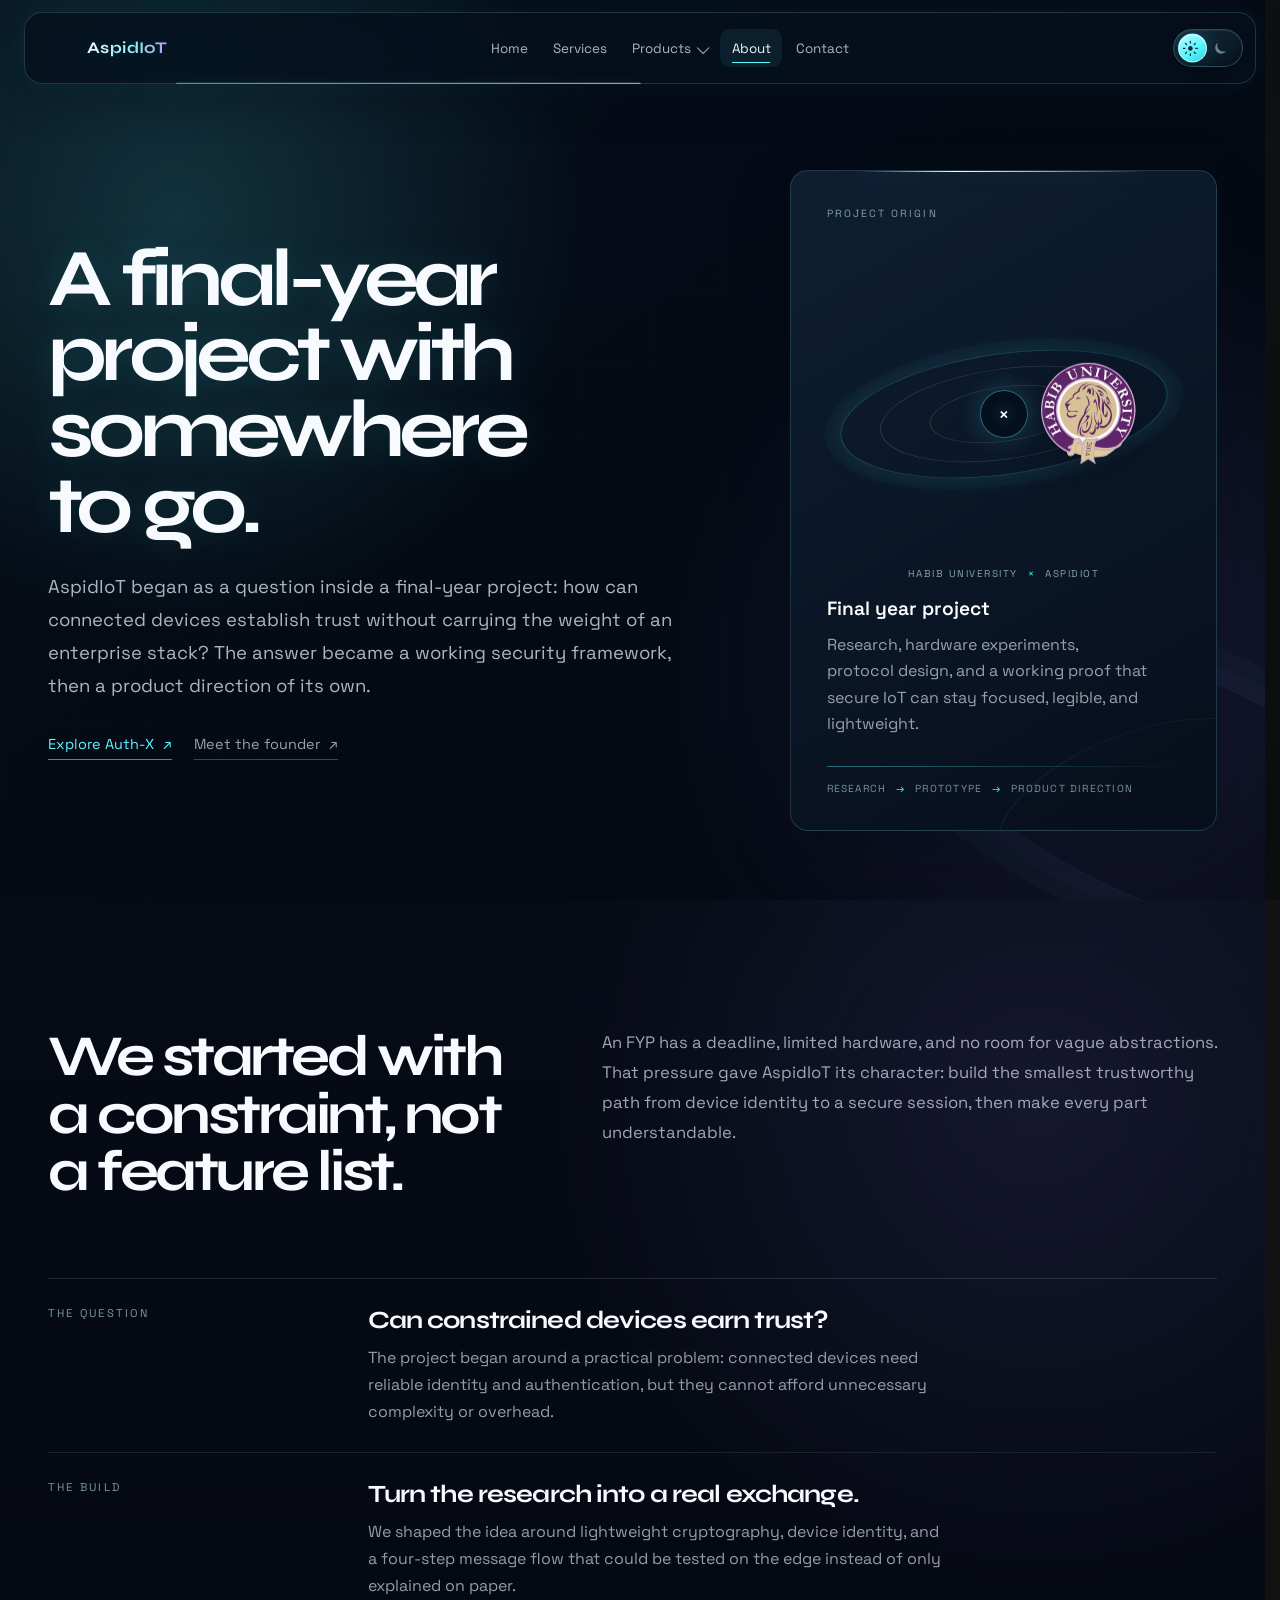
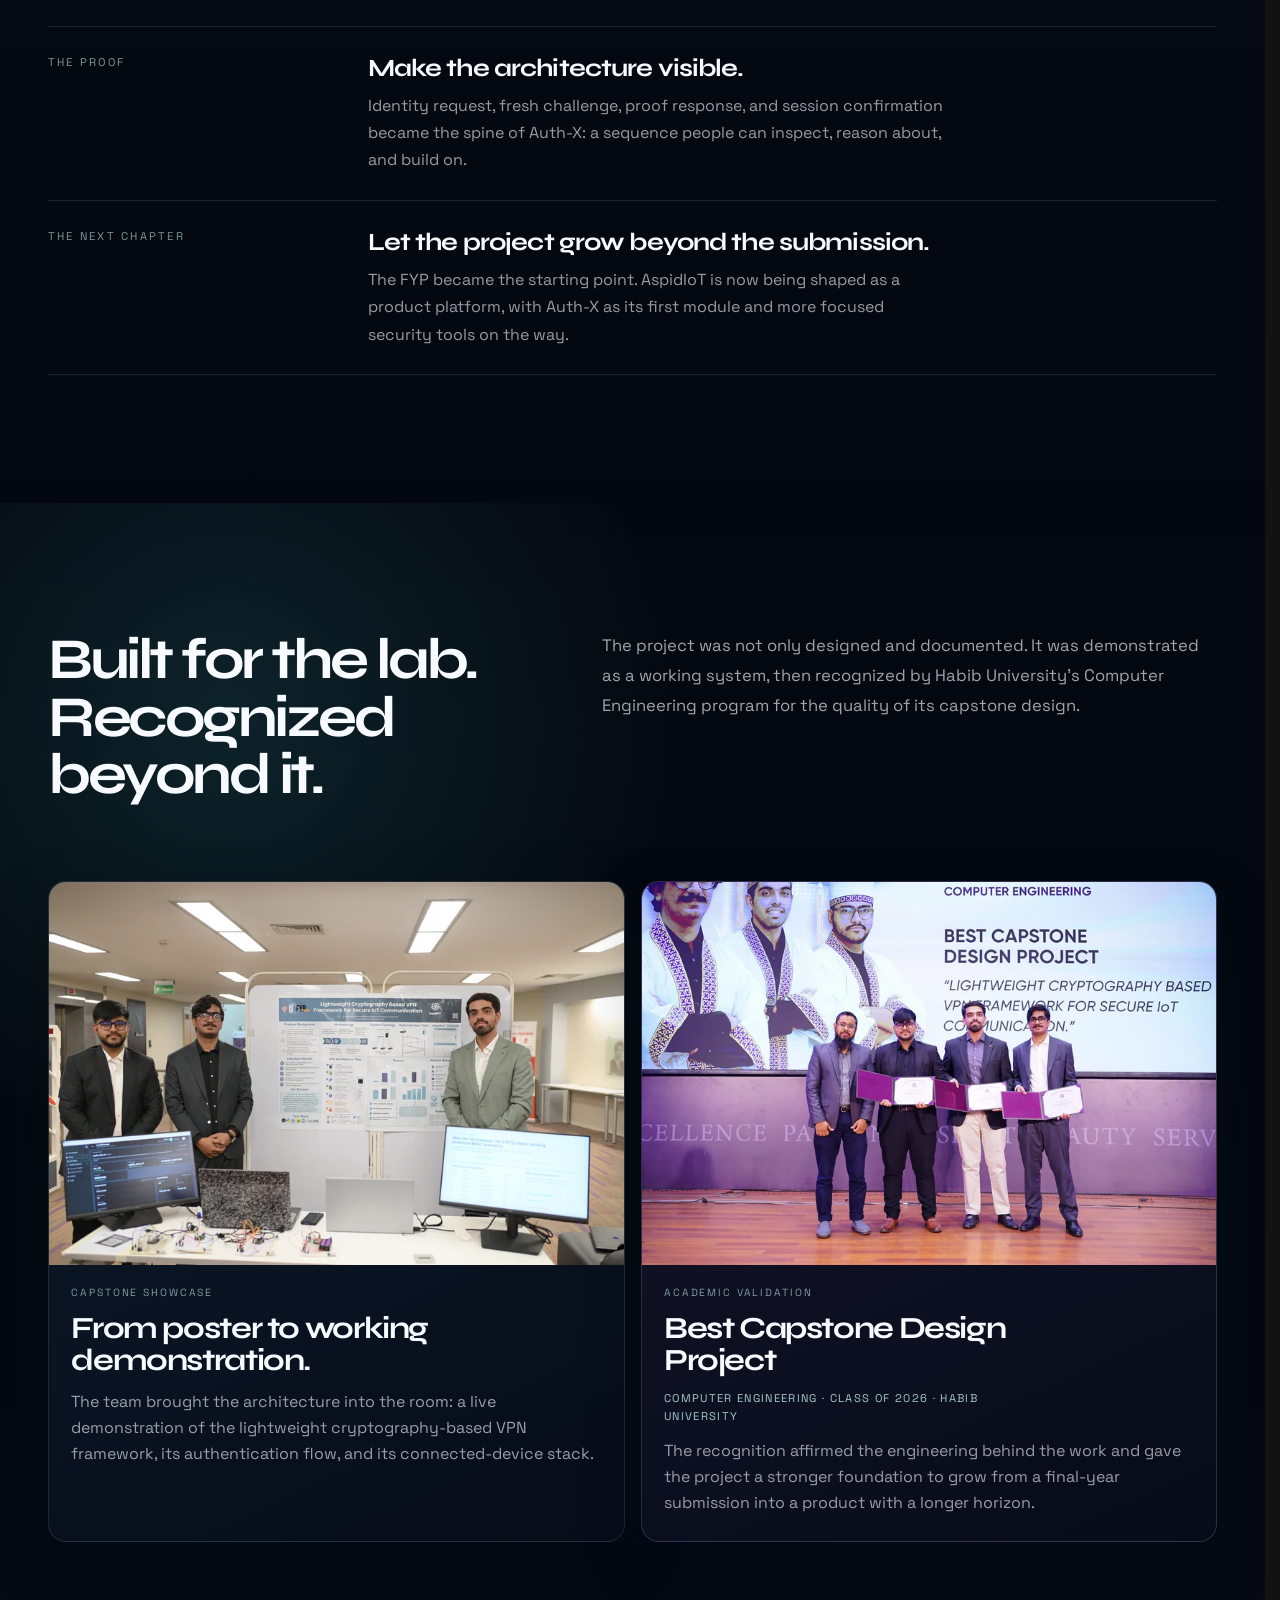
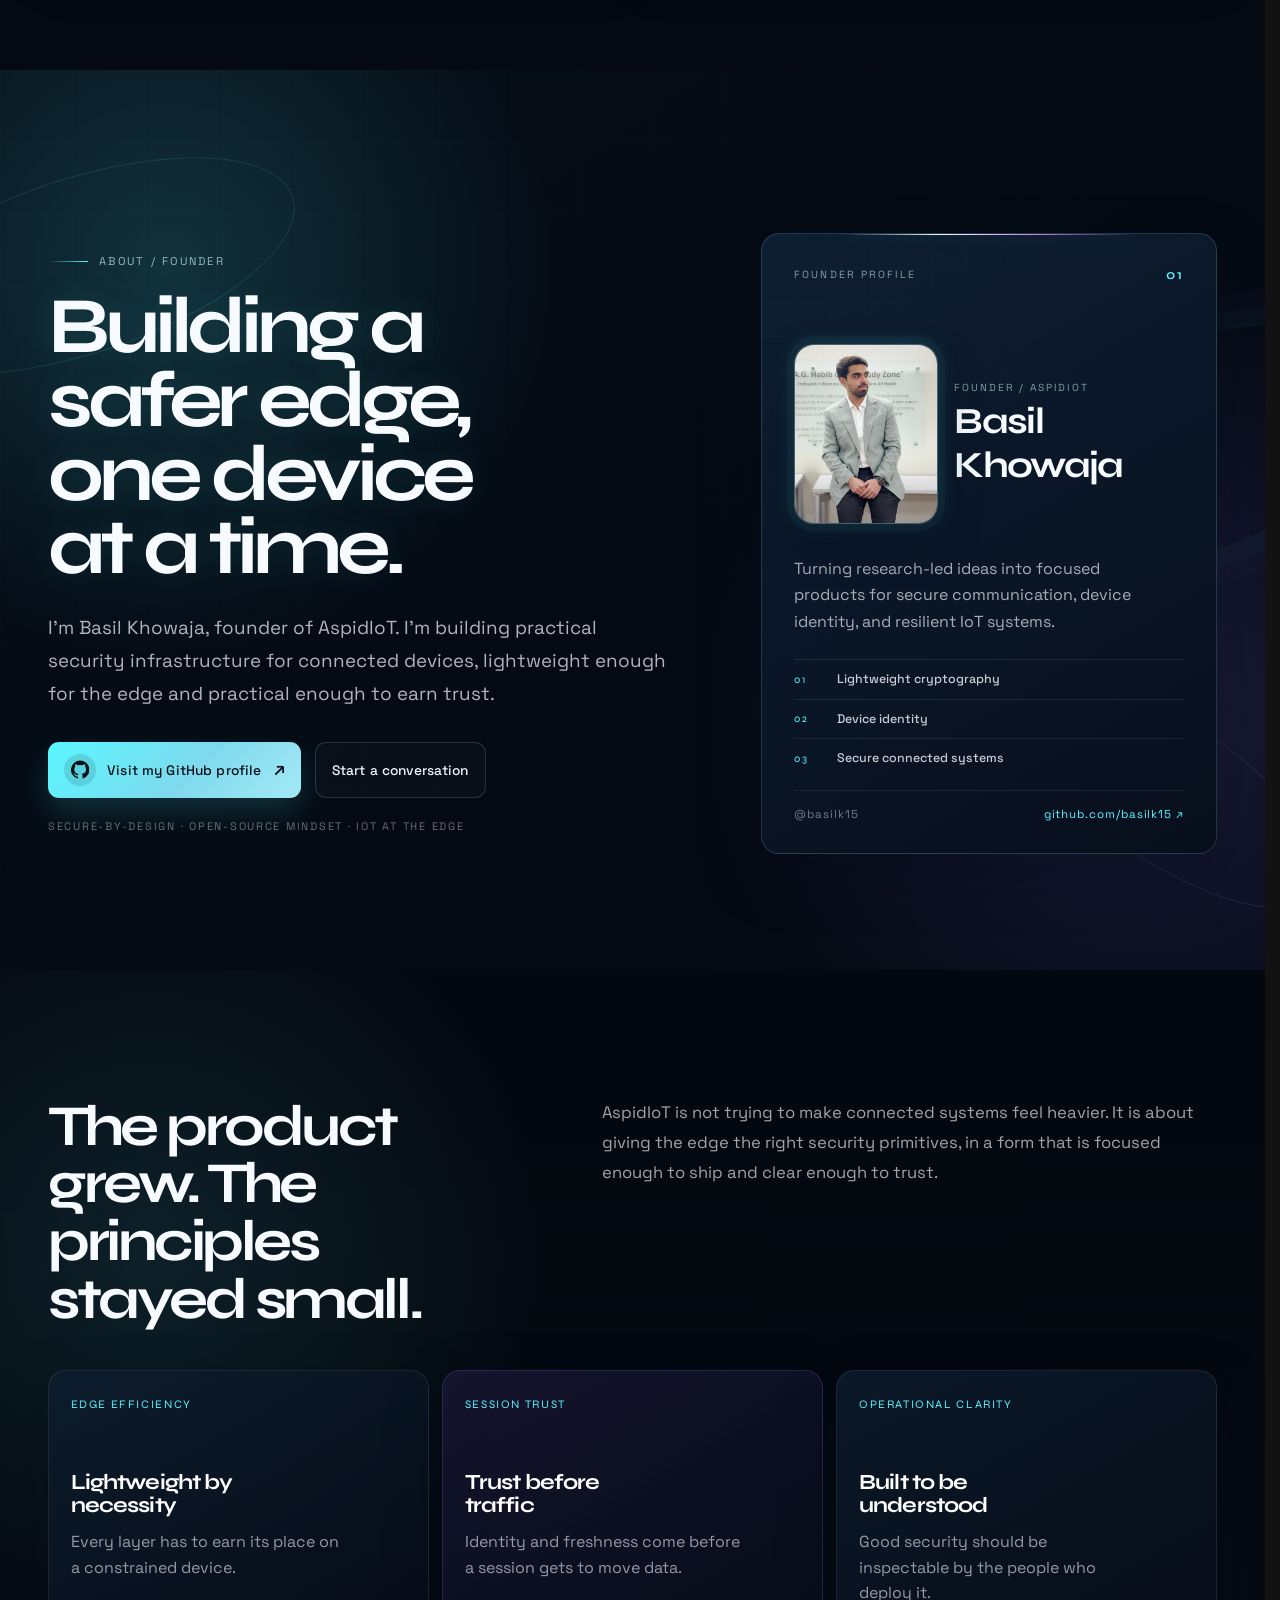
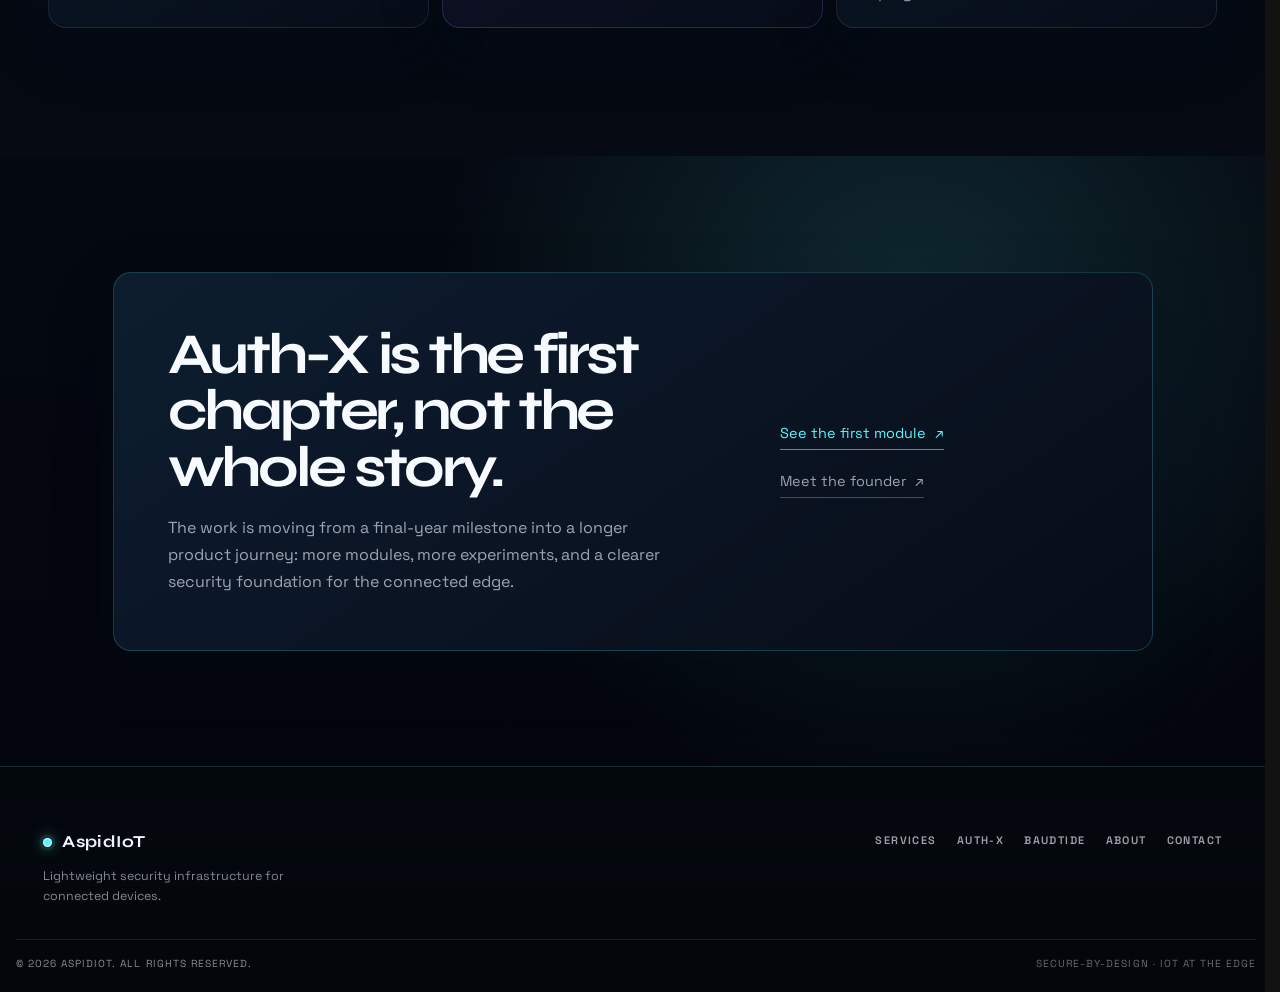
==== commit 71a37ecb: "Fix theme toggle positioning and refresh stylesheet cache" ====
--- a/about.html
+++ b/about.html
@@ -20,7 +20,7 @@
     <link rel="stylesheet" href="https://fonts.googleapis.com/css2?family=Space+Grotesk:wght@400;500;600&family=Syne:wght@600;700&display=swap" />
     <link rel="stylesheet" href="styles.css?v=performance-1" />
     <link rel="stylesheet" href="theme.css?v=6" />
-    <link rel="stylesheet" href="design-taste.css?v=4" />
+    <link rel="stylesheet" href="design-taste.css?v=5" />
   </head>
   <body class="about-page">
     <header class="site-header" data-header>
--- a/design-taste.css
+++ b/design-taste.css
@@ -152,6 +152,7 @@
 .theme-toggle-track {
   width: 4.35rem;
   height: 2.35rem;
+  overflow: hidden;
 }
 
 .theme-toggle-icon {
@@ -162,6 +163,10 @@
 .theme-toggle-thumb {
   width: 1.82rem;
   height: 1.82rem;
+}
+
+html[data-theme="light"] .theme-toggle-thumb {
+  transform: translate(1.92rem, -50%);
 }
 
 .mega-menu {
@@ -507,7 +512,7 @@
   }
 
   html[data-theme="light"] .theme-toggle-thumb {
-    transform: translate(1.88rem, -50%);
+    transform: translate(1.58rem, -50%);
   }
 
   .section-shell,
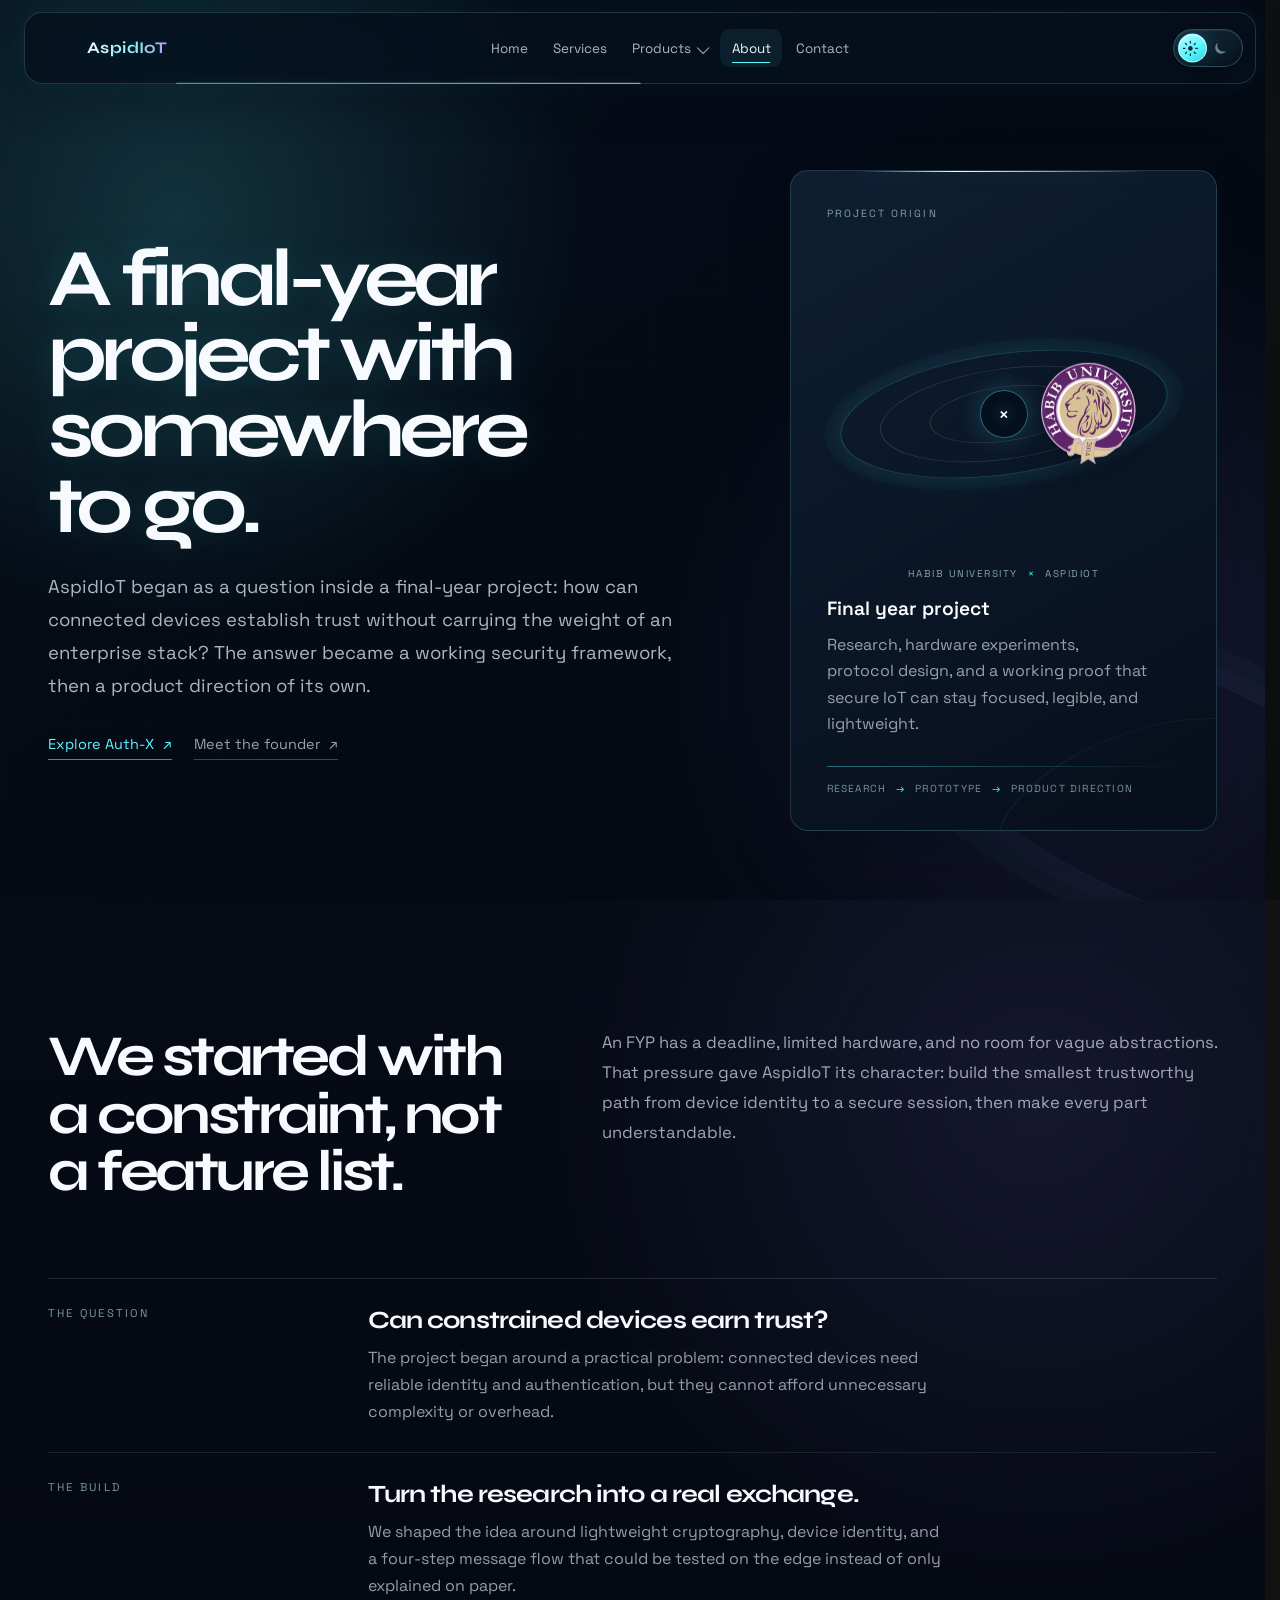
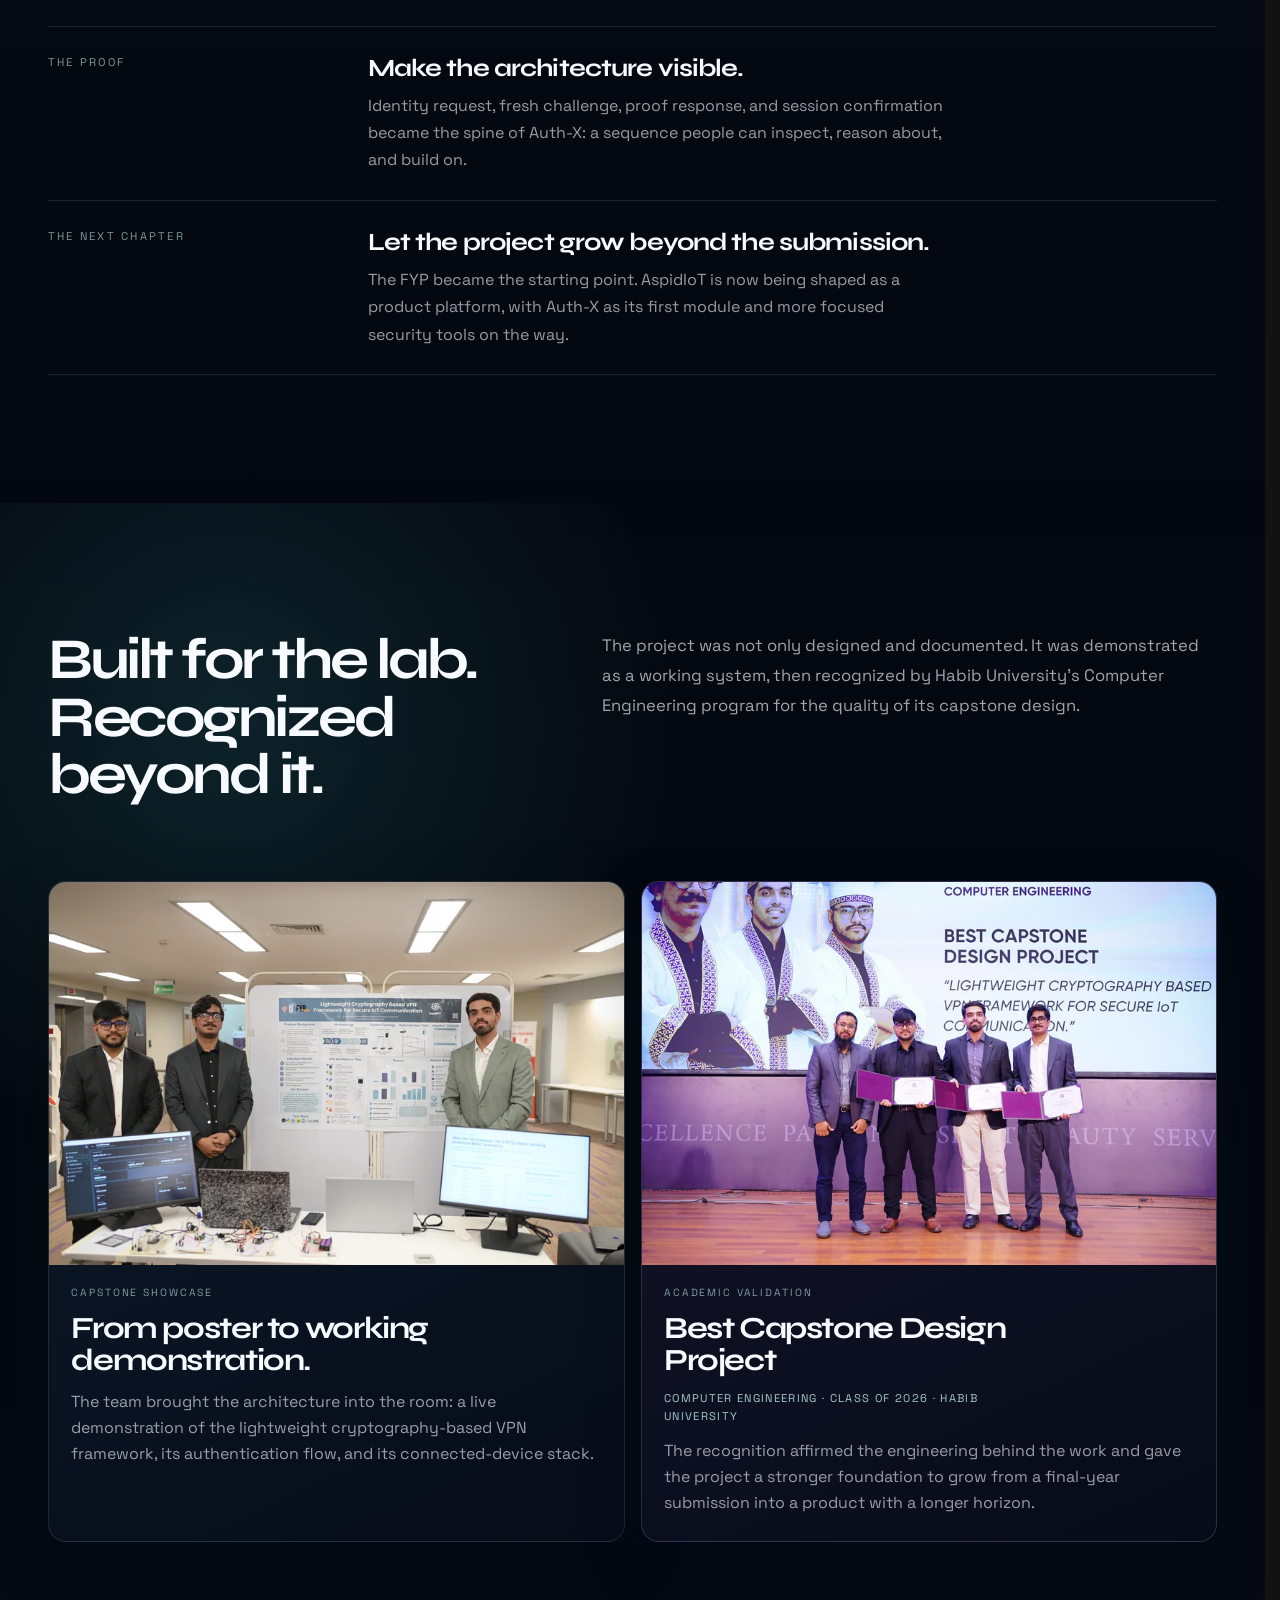
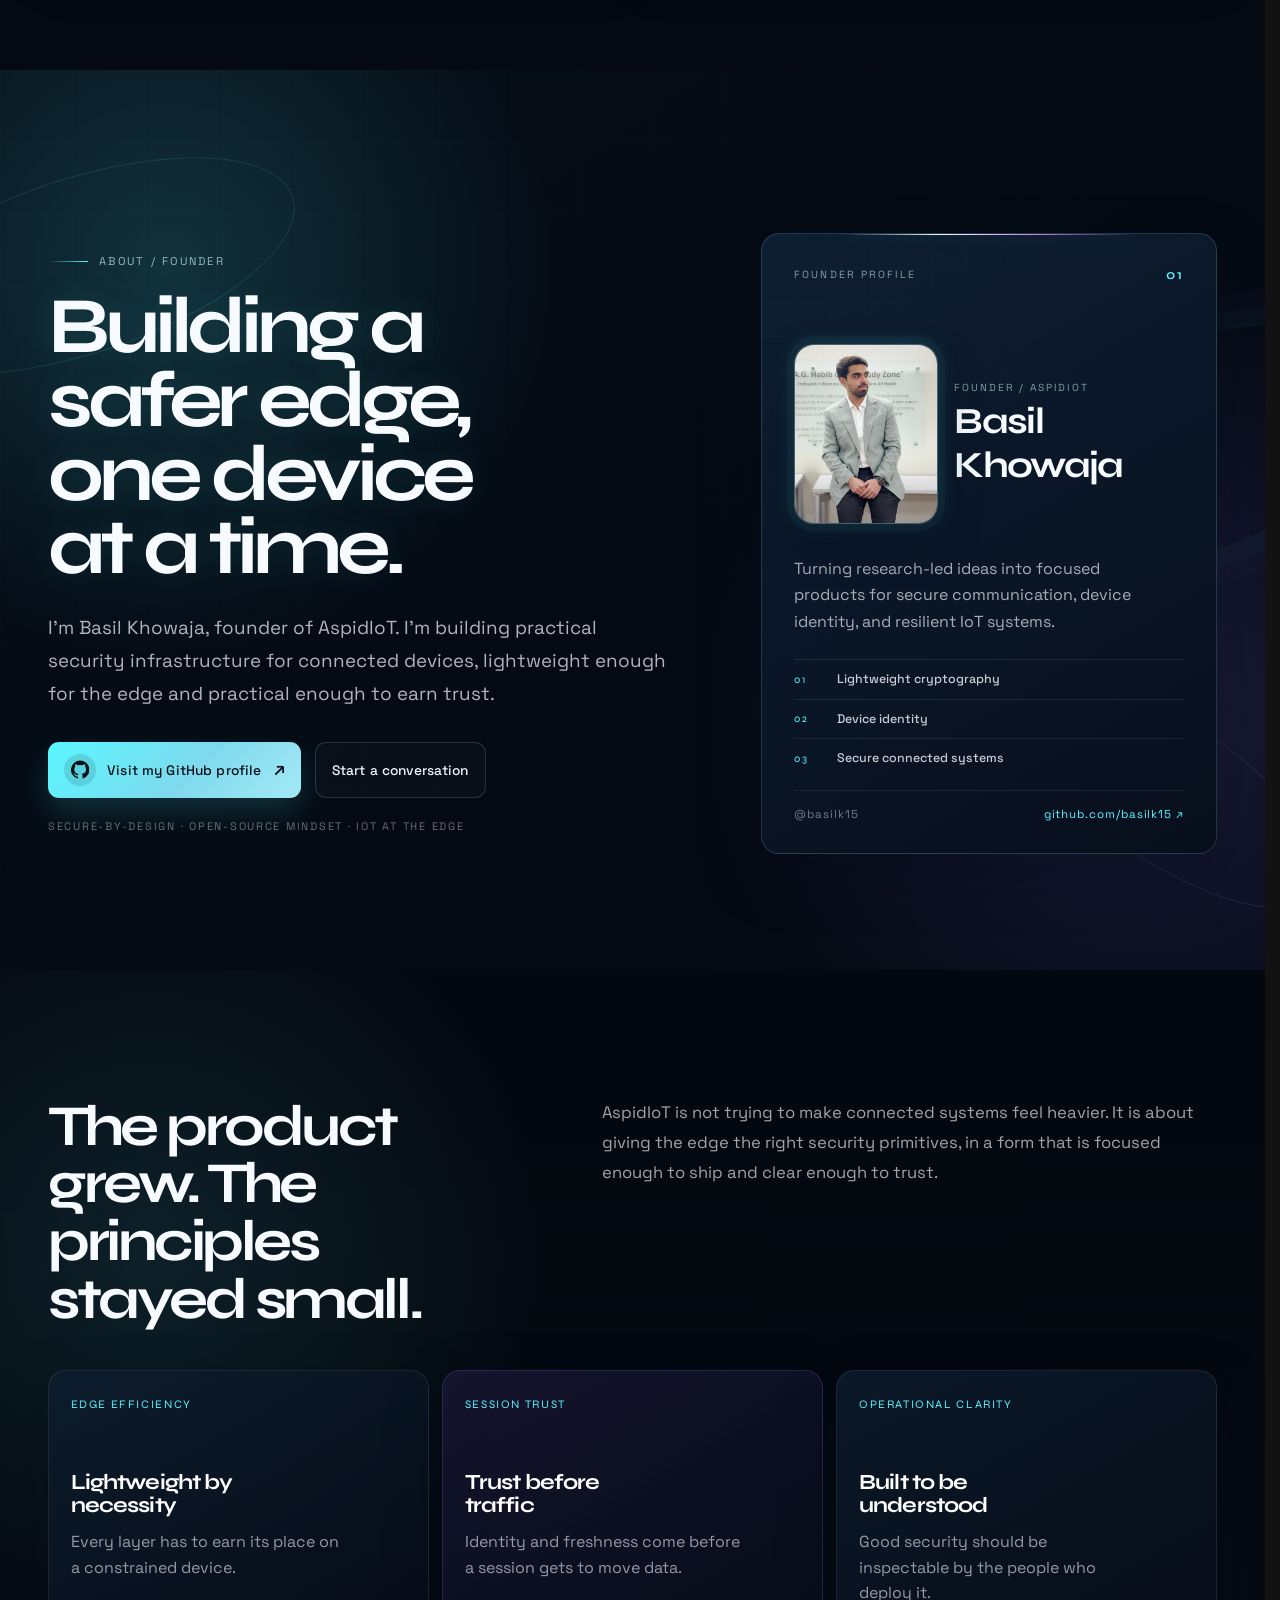
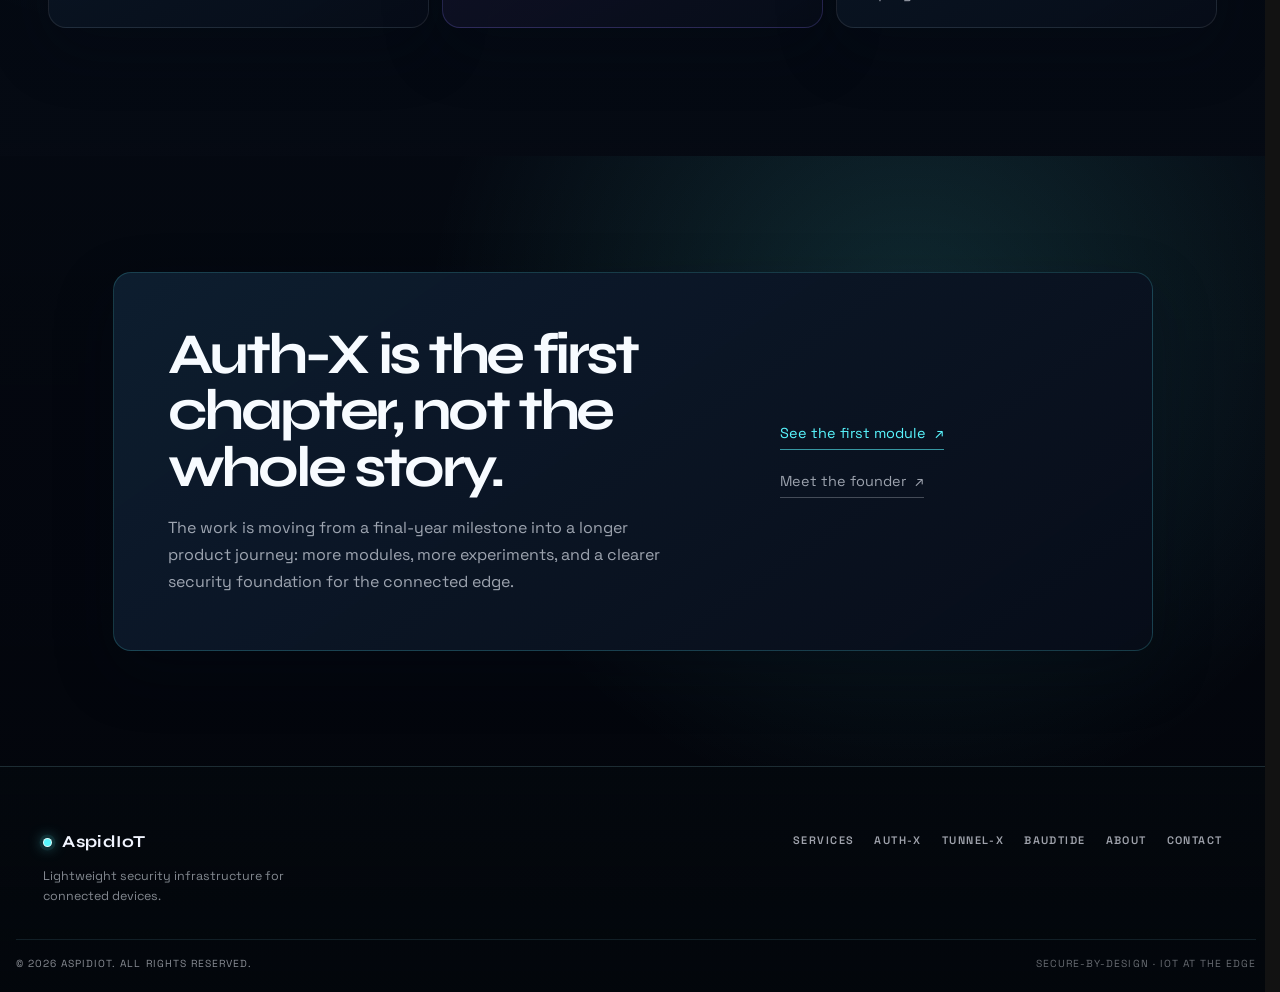
==== commit feea9ab6: "Add Tunnel-X product page and site navigation links" ====
--- a/about.html
+++ b/about.html
@@ -20,7 +20,7 @@
     <link rel="stylesheet" href="https://fonts.googleapis.com/css2?family=Space+Grotesk:wght@400;500;600&family=Syne:wght@600;700&display=swap" />
     <link rel="stylesheet" href="styles.css?v=performance-1" />
     <link rel="stylesheet" href="theme.css?v=6" />
-    <link rel="stylesheet" href="design-taste.css?v=5" />
+    <link rel="stylesheet" href="design-taste.css?v=6" />
   </head>
   <body class="about-page">
     <header class="site-header" data-header>
@@ -68,7 +68,7 @@
               <div class="product-menu-list" data-product-family-list>
                 <section class="product-menu-family" data-product-family>
                   <button class="product-menu-family-toggle" type="button" aria-expanded="false" aria-controls="secure-x-products" data-product-family-toggle>
-                    <span class="product-menu-family-copy"><span class="product-menu-family-name">Secure-X</span><span class="product-menu-family-detail">Device identity + session setup</span></span>
+                    <span class="product-menu-family-copy"><span class="product-menu-family-name">Secure-X</span><span class="product-menu-family-detail">Identity + protected telemetry</span></span>
                     <span class="product-menu-family-caret" aria-hidden="true"></span>
                   </button>
                   <div class="product-menu-family-panel" id="secure-x-products" aria-hidden="true">
@@ -86,6 +86,15 @@
                     </span>
                   </span>
                 </a>
+                    <a class="product-menu-item" href="tunnel-x.html" data-product-link>
+                      <span class="product-menu-item-logo product-menu-item-logo-tunnel-x" aria-hidden="true">
+                        <img src="assets/tunnel-x/tunnel-x-emblem-v2.png" alt="" width="64" height="64" decoding="async" />
+                      </span>
+                      <span class="product-menu-item-copy">
+                        <span class="product-menu-item-name">Tunnel-X</span>
+                        <span class="product-menu-item-detail">Protected IoT telemetry</span>
+                      </span>
+                    </a>
                   </div>
                 </section>
                 <section class="product-menu-family" data-product-family>
@@ -178,7 +187,7 @@
               <div class="product-menu-list product-menu-list-mobile" data-product-family-list>
                 <section class="product-menu-family" data-product-family>
                   <button class="product-menu-family-toggle" type="button" aria-expanded="false" aria-controls="mobile-secure-x-products" data-product-family-toggle>
-                    <span class="product-menu-family-copy"><span class="product-menu-family-name">Secure-X</span><span class="product-menu-family-detail">Device identity + session setup</span></span>
+                    <span class="product-menu-family-copy"><span class="product-menu-family-name">Secure-X</span><span class="product-menu-family-detail">Identity + protected telemetry</span></span>
                     <span class="product-menu-family-caret" aria-hidden="true"></span>
                   </button>
                   <div class="product-menu-family-panel" id="mobile-secure-x-products" aria-hidden="true">
@@ -189,6 +198,15 @@
                 </span>
                 <span>Device identity &amp; session setup</span>
               </a>
+                    <a class="product-menu-item" href="tunnel-x.html" data-product-link data-mobile-link>
+                      <span class="product-menu-item-logo product-menu-item-logo-tunnel-x" aria-hidden="true">
+                        <img src="assets/tunnel-x/tunnel-x-emblem-v2.png" alt="" width="64" height="64" decoding="async" />
+                      </span>
+                      <span class="product-menu-item-copy">
+                        <span class="product-menu-item-name">Tunnel-X</span>
+                        <span class="product-menu-item-detail">Protected IoT telemetry</span>
+                      </span>
+                    </a>
                   </div>
                 </section>
                 <section class="product-menu-family" data-product-family>
@@ -553,6 +571,7 @@
         <nav class="site-footer-nav" aria-label="Footer">
           <a href="services.html">Services</a>
           <a href="auth-x.html">Auth-X</a>
+          <a href="tunnel-x.html">Tunnel-X</a>
           <a href="baudtide.html">BaudTide</a>
           <a href="about.html">About</a>
           <a href="contact.html">Contact</a>
--- a/theme.css
+++ b/theme.css
@@ -713,8 +713,7 @@
   border-color: rgba(16, 72, 95, 0.9);
 }
 
-html[data-theme="light"] .auth-x-orbit-word,
-html[data-theme="light"] .auth-x-primitives-core span {
+html[data-theme="light"] .auth-x-orbit-word {
   color: #102a3f;
   text-shadow: 0 0 24px rgba(5, 143, 166, 0.3);
 }
@@ -915,67 +914,25 @@
   color: rgba(16, 42, 63, 0.82);
 }
 
-/* Auth-X primitives are in their own stylesheet, so keep their light surface
-   overrides here after that stylesheet in the cascade. */
+/* Auth-X composition diagram uses the same signal colors on a light surface. */
 html[data-theme="light"] .auth-x-primitives-stage {
-  border-color: rgba(18, 64, 94, 0.13);
-  background:
-    radial-gradient(circle at 10% 0%, rgba(5, 143, 166, 0.1), transparent 35%),
-    radial-gradient(circle at 92% 100%, rgba(105, 87, 198, 0.1), transparent 38%),
-    linear-gradient(145deg, rgba(255, 255, 255, 0.88), rgba(232, 244, 249, 0.94));
-}
-
-html[data-theme="light"] .auth-x-primitives-stage::before {
-  background-image:
-    linear-gradient(rgba(5, 143, 166, 0.08) 1px, transparent 1px),
-    linear-gradient(90deg, rgba(5, 143, 166, 0.08) 1px, transparent 1px);
-}
-
-html[data-theme="light"] .auth-x-primitives-core {
-  border-color: rgba(18, 64, 94, 0.2);
-  background:
-    radial-gradient(circle at 35% 25%, rgba(5, 143, 166, 0.16), transparent 46%),
-    radial-gradient(circle, rgba(255, 255, 255, 0.98), rgba(222, 239, 247, 0.98));
-  box-shadow:
-    0 0 0 0.7rem rgba(5, 143, 166, 0.045),
-    0 0 0 1.3rem rgba(105, 87, 198, 0.03),
-    0 0 48px rgba(5, 143, 166, 0.18);
-}
-
-html[data-theme="light"] .auth-x-primitives-core small,
-html[data-theme="light"] .auth-x-primitives-note {
-  color: rgba(16, 42, 63, 0.56);
-}
-
-html[data-theme="light"] .auth-x-primitive-card {
-  border-color: rgba(5, 143, 166, 0.26);
-  background: linear-gradient(155deg, rgba(255, 255, 255, 0.9), rgba(229, 242, 248, 0.94));
-  box-shadow: 0 16px 34px rgba(38, 78, 108, 0.14), 0 0 22px rgba(5, 143, 166, 0.06);
-}
-
-html[data-theme="light"] .auth-x-primitive-card-hmac,
-html[data-theme="light"] .auth-x-primitive-card-x25519 {
-  border-color: rgba(105, 87, 198, 0.3);
-  box-shadow: 0 16px 34px rgba(38, 78, 108, 0.14), 0 0 22px rgba(105, 87, 198, 0.07);
-}
-
-html[data-theme="light"] .auth-x-primitive-card-ascon {
-  border-color: rgba(213, 143, 53, 0.32);
-}
-
-html[data-theme="light"] .auth-x-primitive-card h3 {
-  color: #102a3f;
-}
-
-html[data-theme="light"] .auth-x-primitive-mark {
-  border-color: rgba(5, 143, 166, 0.3);
-  background: rgba(5, 143, 166, 0.07);
-}
-
-html[data-theme="light"] .auth-x-primitive-mark-hmac,
-html[data-theme="light"] .auth-x-primitive-mark-x25519 {
-  border-color: rgba(105, 87, 198, 0.3);
-  background: rgba(105, 87, 198, 0.07);
+  --auth-ink: #153247;
+  --auth-muted: #476778;
+  --auth-rule: rgba(24, 78, 104, 0.2);
+  --auth-wire: rgba(8, 113, 145, 0.3);
+  --auth-accent: #087f9b;
+  --auth-violet: #6957c6;
+  --auth-amber: #a96012;
+  --auth-check-ink: #f1fbff;
+  background: #f8fbfc;
+}
+
+html[data-theme="light"] .auth-x-primitives-section::before {
+  background: rgba(16, 42, 63, 0.14);
+}
+
+html[data-theme="light"] .auth-x-core-disc {
+  background: #183947;
 }
 
 /* Footer contrast follows the same light surface hierarchy. */
--- a/design-taste.css
+++ b/design-taste.css
@@ -754,10 +754,12 @@
   position: absolute;
   top: 50%;
   right: 1rem;
+  width: 0.72rem;
+  height: 0.72rem;
+  background: currentColor;
+  clip-path: polygon(38% 0, 100% 0, 100% 62%, 83% 62%, 83% 29%, 14% 98%, 2% 86%, 71% 17%, 38% 17%);
   color: rgba(237, 247, 255, 0.45);
-  content: "↗";
-  font-size: 1rem;
-  line-height: 1;
+  content: "";
   opacity: 0.65;
   transform: translateY(-50%);
   transition: color 0.2s ease, opacity 0.2s ease, transform 0.2s ease;
@@ -837,6 +839,10 @@
 html[data-theme="light"] .product-menu-family-name,
 html[data-theme="light"] .product-menu-item-name {
   color: var(--taste-ink);
+}
+
+html[data-theme="light"] .product-menu-item::after {
+  color: rgba(22, 66, 83, 0.58);
 }
 
 html[data-theme="light"] .product-menu-item-logo {
@@ -1864,6 +1870,56 @@
 .products-section .showcase-card {
   display: flex;
   flex-direction: column;
+}
+
+.secure-x-next-link {
+  display: flex;
+  align-items: center;
+  gap: 0.8rem;
+  margin: 0 1.5rem 1.6rem;
+  padding: 1rem 0;
+  border-top: 1px solid var(--taste-line);
+  color: var(--taste-ink);
+  text-decoration: none;
+}
+
+.secure-x-next-link img {
+  flex: 0 0 auto;
+  width: 2.7rem;
+  height: 2.7rem;
+  object-fit: contain;
+}
+
+.secure-x-next-link > span:not(.secure-x-next-arrow) {
+  display: grid;
+  gap: 0.15rem;
+  min-width: 0;
+}
+
+.secure-x-next-link strong {
+  font-size: 1rem;
+}
+
+.secure-x-next-link small {
+  color: var(--taste-muted);
+  font-size: 0.84rem;
+  line-height: 1.35;
+}
+
+.secure-x-next-arrow {
+  margin-left: auto;
+  color: var(--taste-accent);
+  font-size: 1.1rem;
+  transition: transform 180ms ease;
+}
+
+.secure-x-next-link:hover .secure-x-next-arrow {
+  transform: translate(2px, -2px);
+}
+
+.secure-x-next-link:focus-visible {
+  outline: 2px solid var(--taste-accent);
+  outline-offset: 3px;
 }
 
 .products-section .showcase-card-top {
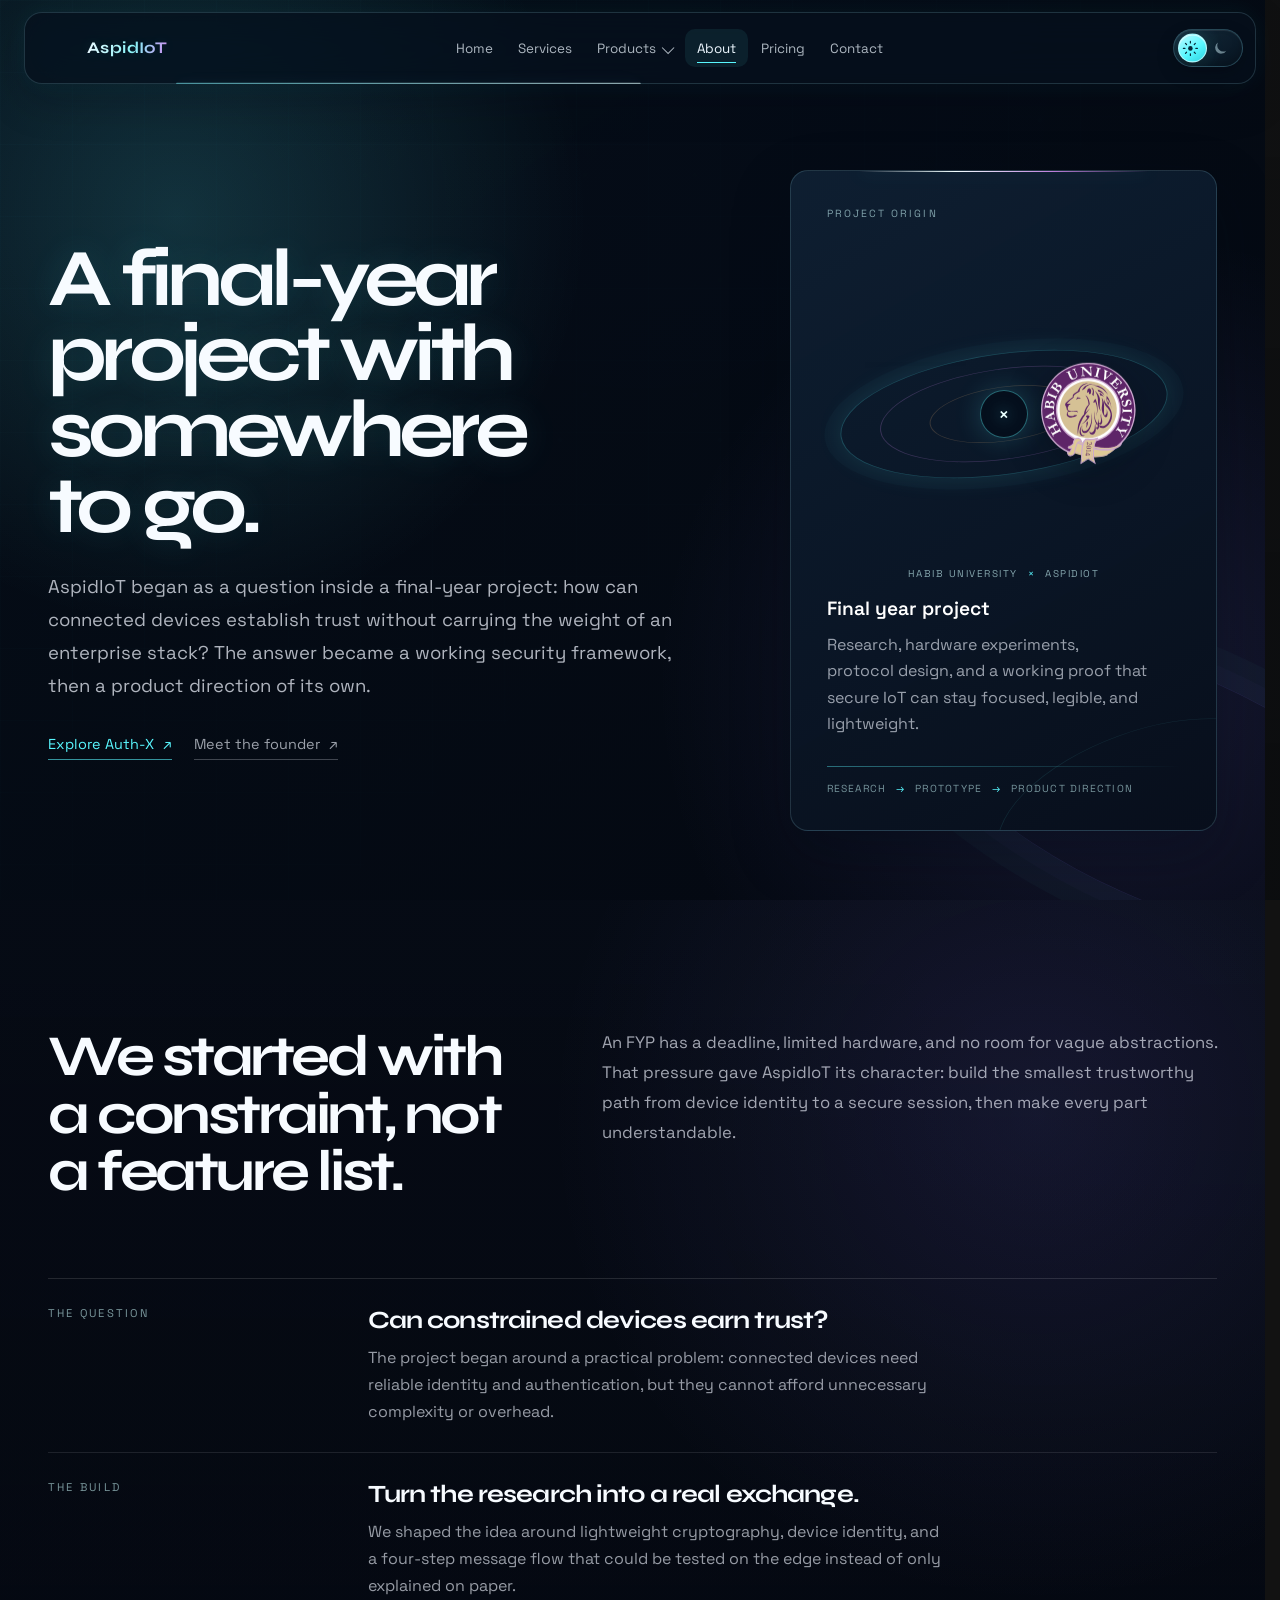
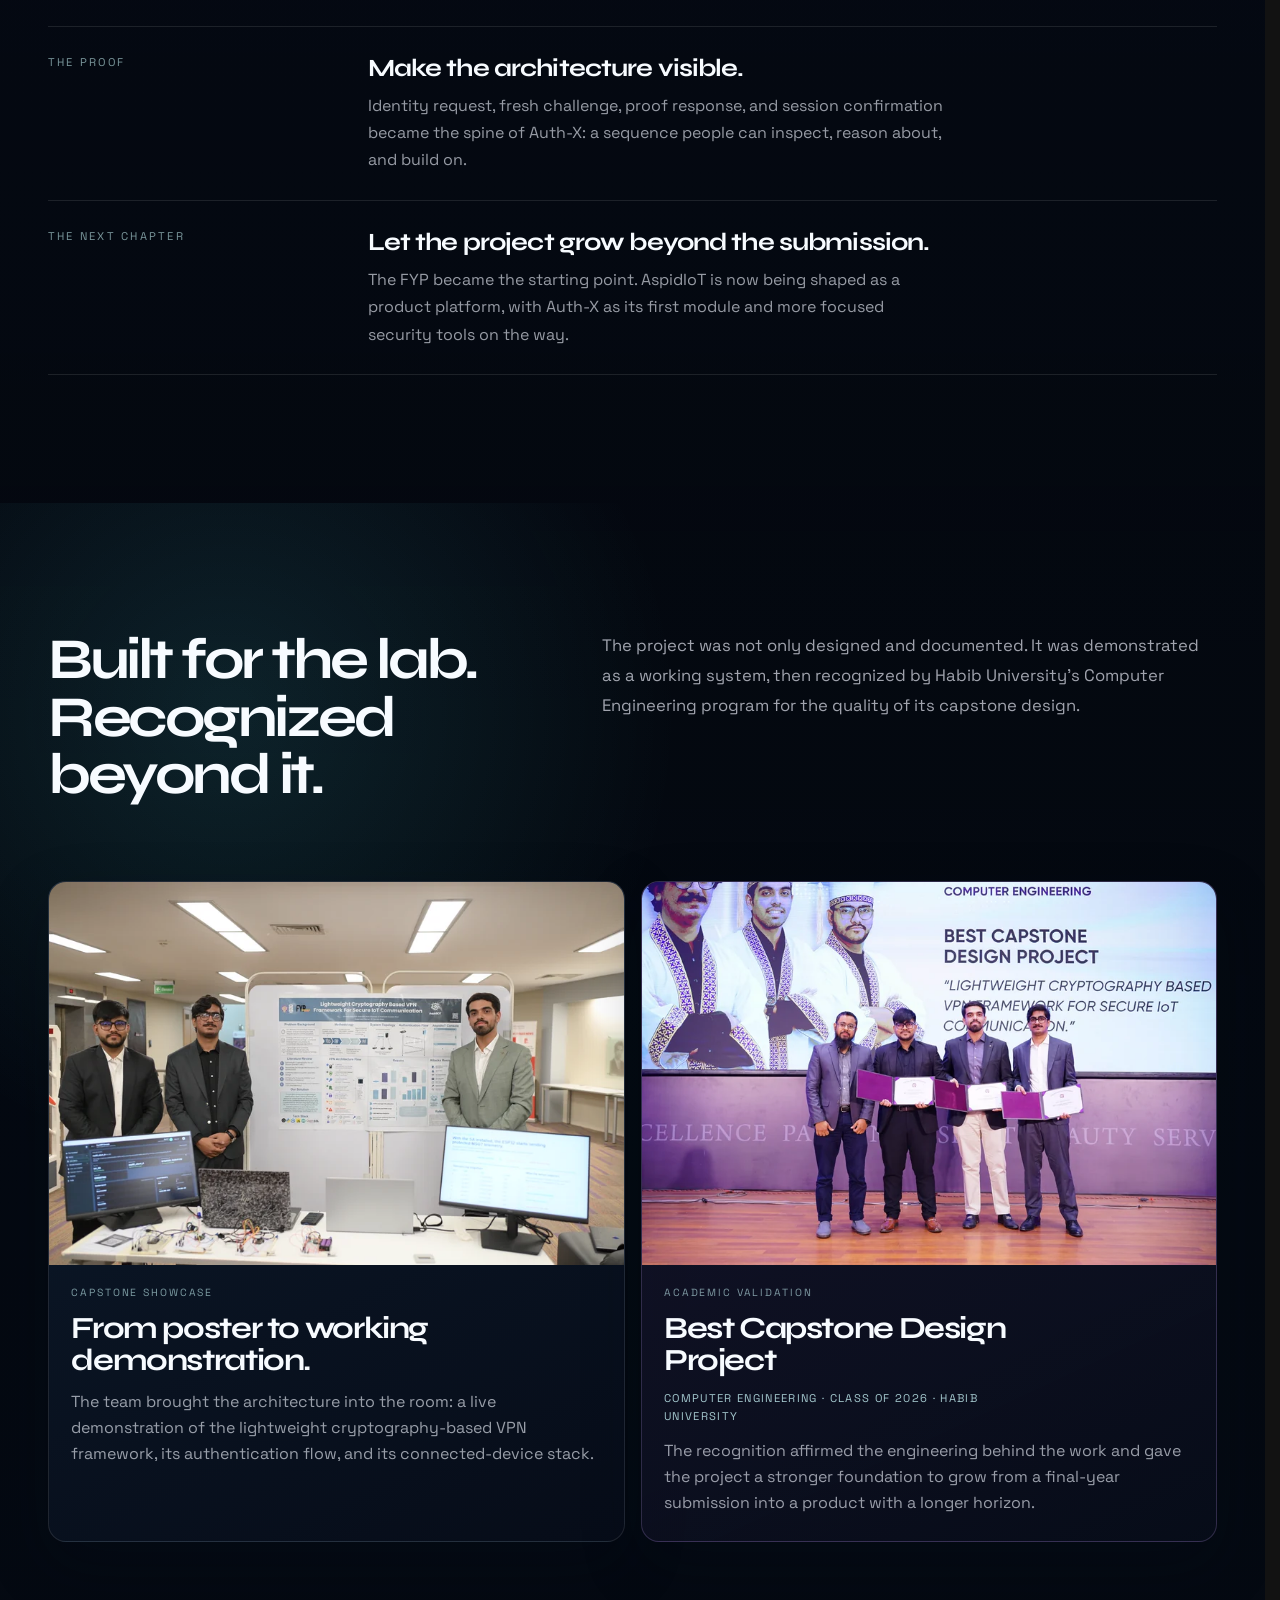
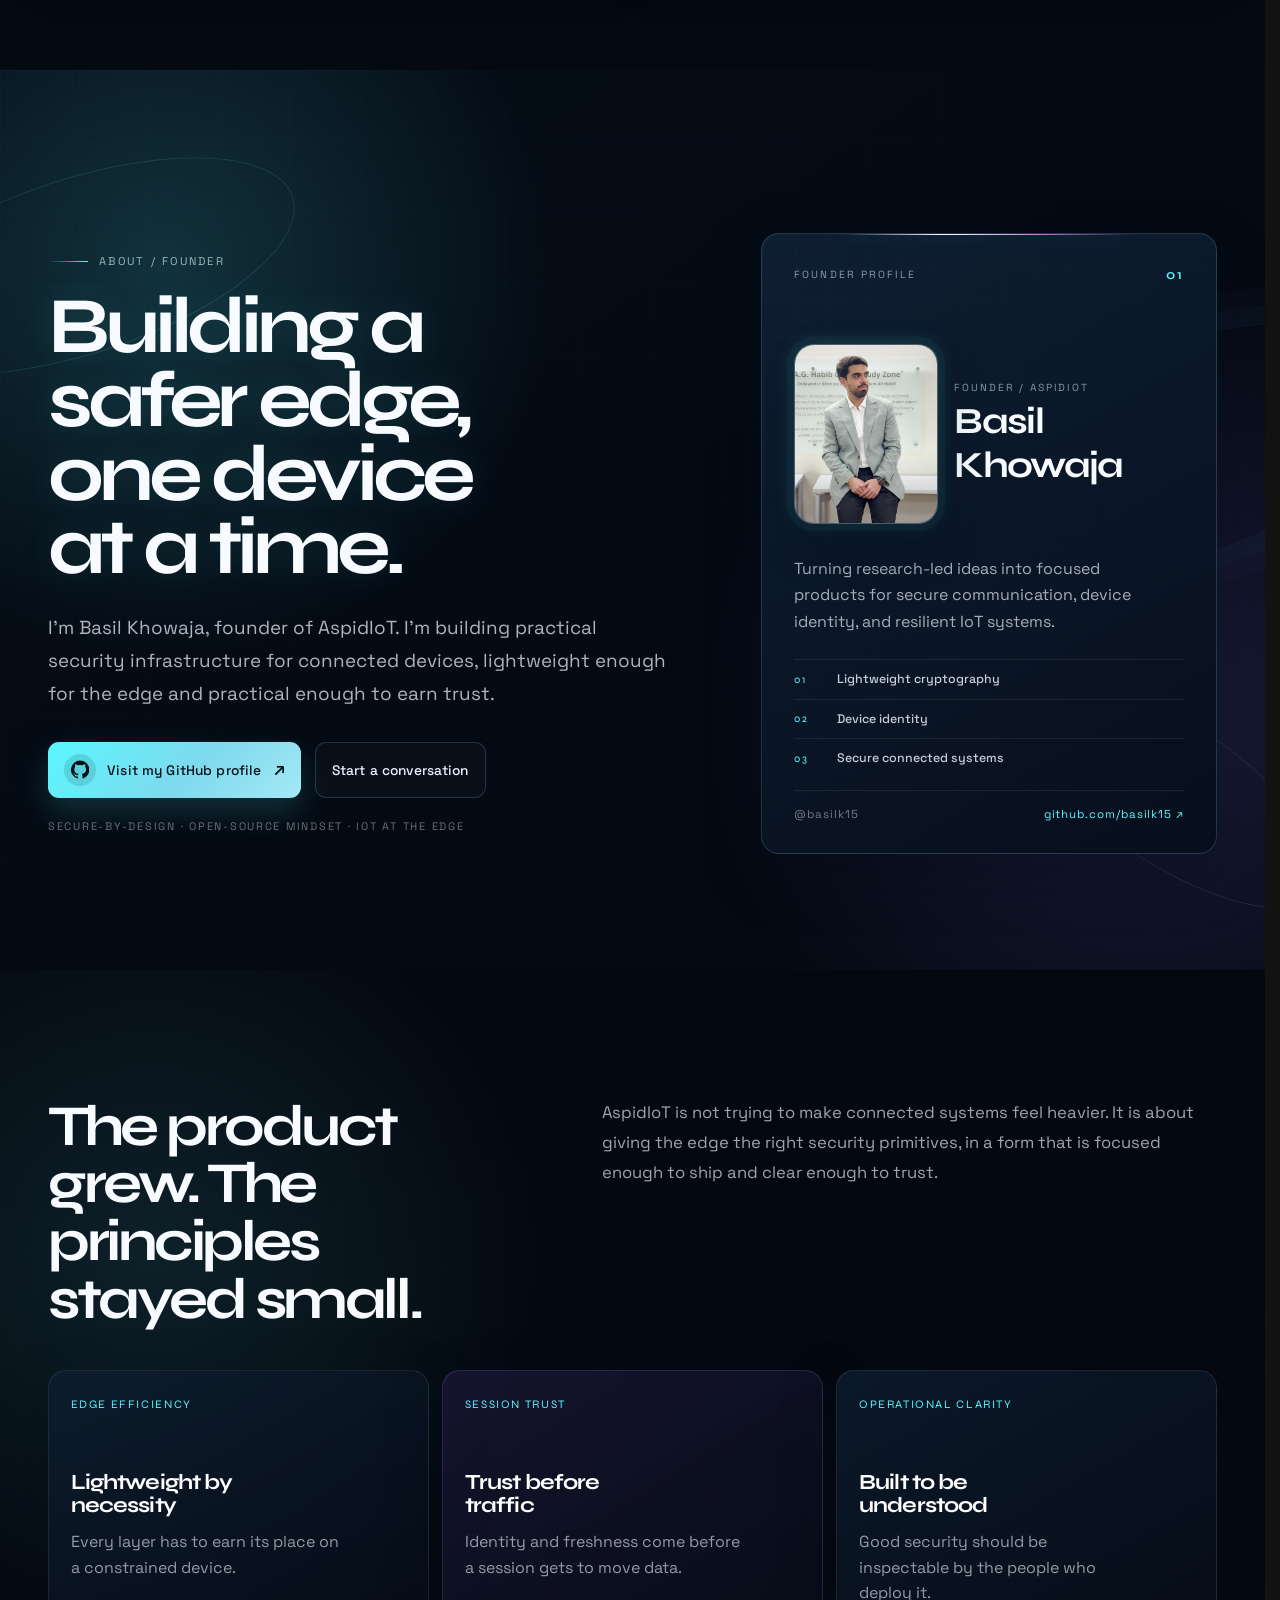
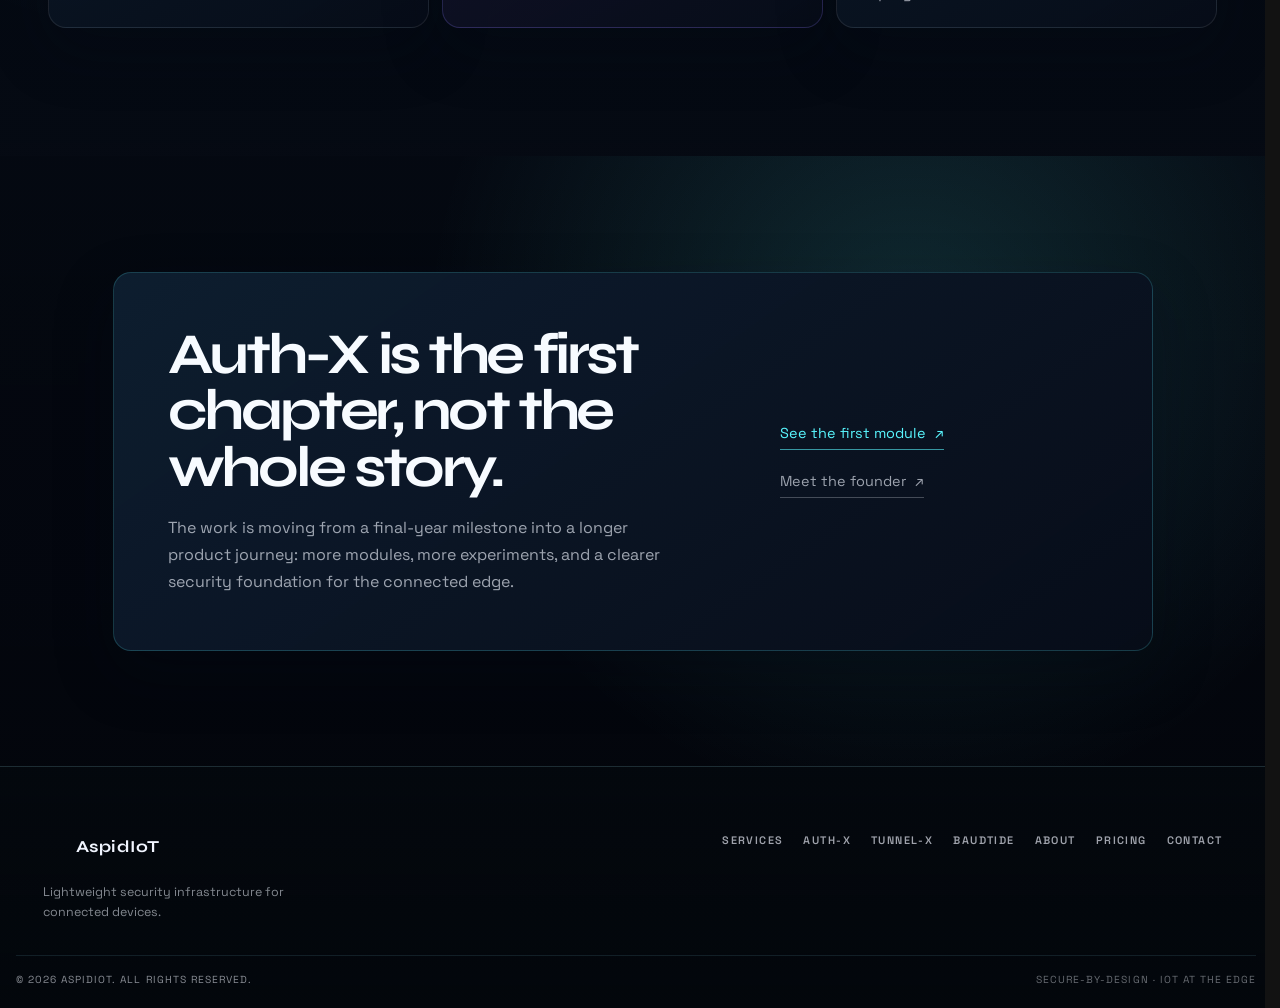
==== commit c2ccfc76: "Refresh product branding and add pricing page" ====
--- a/about.html
+++ b/about.html
@@ -8,6 +8,11 @@
       content="The story of AspidIoT: a final-year project that grew into a focused product direction for secure connected systems."
     />
     <title>About AspidIoT | From FYP to Product</title>
+    <meta name="application-name" content="AspidIoT" />
+    <meta property="og:site_name" content="AspidIoT" />
+    <link rel="icon" type="image/png" sizes="512x512" href="/favicon.png" />
+    <link rel="shortcut icon" href="/favicon.ico" />
+    <link rel="apple-touch-icon" sizes="180x180" href="/apple-touch-icon.png" />
     <script>
       try {
         if (localStorage.getItem("aspid-theme") === "light") {
@@ -18,9 +23,9 @@
     <link rel="preconnect" href="https://fonts.googleapis.com" />
     <link rel="preconnect" href="https://fonts.gstatic.com" crossorigin />
     <link rel="stylesheet" href="https://fonts.googleapis.com/css2?family=Space+Grotesk:wght@400;500;600&family=Syne:wght@600;700&display=swap" />
-    <link rel="stylesheet" href="styles.css?v=performance-1" />
+    <link rel="stylesheet" href="styles.css?v=performance-2" />
     <link rel="stylesheet" href="theme.css?v=6" />
-    <link rel="stylesheet" href="design-taste.css?v=6" />
+    <link rel="stylesheet" href="design-taste.css?v=15" />
   </head>
   <body class="about-page">
     <header class="site-header" data-header>
@@ -75,7 +80,7 @@
                 <a class="product-menu-item" href="auth-x.html" data-product-link>
                   <span class="product-family-label">Secure-X lineup</span>
                   <span class="product-icon product-icon-auth-x" aria-hidden="true">
-                    <img src="assets/auth-x-logos/auth-x-mark.svg" alt="" width="64" height="64" decoding="async" />
+                    <img src="assets/auth-x-logos/auth-x-mark-v3.png" alt="" width="64" height="64" decoding="async" />
                   </span>
                   <span class="product-copy">
                     <span class="product-title-row">
@@ -88,7 +93,7 @@
                 </a>
                     <a class="product-menu-item" href="tunnel-x.html" data-product-link>
                       <span class="product-menu-item-logo product-menu-item-logo-tunnel-x" aria-hidden="true">
-                        <img src="assets/tunnel-x/tunnel-x-emblem-v2.png" alt="" width="64" height="64" decoding="async" />
+                        <img src="assets/tunnel-x/tunnel-x-mark-v4.png" alt="" width="64" height="64" decoding="async" />
                       </span>
                       <span class="product-menu-item-copy">
                         <span class="product-menu-item-name">Tunnel-X</span>
@@ -123,6 +128,7 @@
           </div>
 
           <a class="nav-link is-active" href="about.html" aria-current="page">About</a>
+          <a class="nav-link" href="pricing.html">Pricing</a>
           <a class="nav-link" href="contact.html">Contact</a>
        </nav>
 
@@ -187,20 +193,25 @@
               <div class="product-menu-list product-menu-list-mobile" data-product-family-list>
                 <section class="product-menu-family" data-product-family>
                   <button class="product-menu-family-toggle" type="button" aria-expanded="false" aria-controls="mobile-secure-x-products" data-product-family-toggle>
-                    <span class="product-menu-family-copy"><span class="product-menu-family-name">Secure-X</span><span class="product-menu-family-detail">Identity + protected telemetry</span></span>
+                    <span class="product-menu-family-copy">
+                      <span class="product-menu-family-name">Secure-X</span>
+                      <span class="product-menu-family-detail">Identity + protected telemetry</span>
+                    </span>
                     <span class="product-menu-family-caret" aria-hidden="true"></span>
                   </button>
                   <div class="product-menu-family-panel" id="mobile-secure-x-products" aria-hidden="true">
-              <a class="product-menu-item" href="auth-x.html" data-product-link data-mobile-link>
-                <span class="mobile-product-title-row">
-                  <img class="mobile-product-mark" src="assets/auth-x-logos/auth-x-mark.svg" alt="" aria-hidden="true" width="64" height="64" decoding="async" />
-                  <span>Auth-X</span>
-                </span>
-                <span>Device identity &amp; session setup</span>
-              </a>
+                    <a class="product-menu-item" href="auth-x.html" data-product-link data-mobile-link>
+                      <span class="product-menu-item-logo product-menu-item-logo-auth-x" aria-hidden="true">
+                        <img src="assets/auth-x-logos/auth-x-mark-v3.png" alt="" width="64" height="64" decoding="async" />
+                      </span>
+                      <span class="product-menu-item-copy">
+                        <span class="product-menu-item-name">Auth-X</span>
+                        <span class="product-menu-item-detail">Device identity &amp; session setup</span>
+                      </span>
+                    </a>
                     <a class="product-menu-item" href="tunnel-x.html" data-product-link data-mobile-link>
                       <span class="product-menu-item-logo product-menu-item-logo-tunnel-x" aria-hidden="true">
-                        <img src="assets/tunnel-x/tunnel-x-emblem-v2.png" alt="" width="64" height="64" decoding="async" />
+                        <img src="assets/tunnel-x/tunnel-x-mark-v4.png" alt="" width="64" height="64" decoding="async" />
                       </span>
                       <span class="product-menu-item-copy">
                         <span class="product-menu-item-name">Tunnel-X</span>
@@ -211,17 +222,22 @@
                 </section>
                 <section class="product-menu-family" data-product-family>
                   <button class="product-menu-family-toggle" type="button" aria-expanded="false" aria-controls="mobile-datatide-products" data-product-family-toggle>
-                    <span class="product-menu-family-copy"><span class="product-menu-family-name">DataTide</span><span class="product-menu-family-detail">Local telemetry tools</span></span>
+                    <span class="product-menu-family-copy">
+                      <span class="product-menu-family-name">DataTide</span>
+                      <span class="product-menu-family-detail">Local telemetry tools</span>
+                    </span>
                     <span class="product-menu-family-caret" aria-hidden="true"></span>
                   </button>
                   <div class="product-menu-family-panel" id="mobile-datatide-products" aria-hidden="true">
-              <a class="product-menu-item" href="baudtide.html" data-product-link data-mobile-link>
-                <span class="mobile-product-title-row">
-                  <span>BaudTide</span>
-                  <span class="product-badge product-badge-open">Open source</span>
-                </span>
-                <span>Local-first serial monitoring for ESP32, Arduino, and USB/TTY devices.</span>
-              </a>
+                    <a class="product-menu-item" href="baudtide.html" data-product-link data-mobile-link>
+                      <span class="product-menu-item-logo product-menu-item-logo-baudtide" aria-hidden="true">
+                        <img src="assets/baudtide/baudtide-mark.png" alt="" width="64" height="64" decoding="async" />
+                      </span>
+                      <span class="product-menu-item-copy">
+                        <span class="product-menu-item-name">BaudTide <span class="product-badge product-badge-open">Open source</span></span>
+                        <span class="product-menu-item-detail">Local-first serial monitoring</span>
+                      </span>
+                    </a>
                   </div>
                 </section>
               </div>
@@ -229,6 +245,7 @@
           </div>
 
           <a class="mobile-nav-link is-active" href="about.html" aria-current="page">About</a>
+          <a class="mobile-nav-link" href="pricing.html" data-mobile-link>Pricing</a>
           <a class="mobile-nav-link" href="contact.html" data-mobile-link>Contact</a>
         </div>
       </div>
@@ -574,6 +591,7 @@
           <a href="tunnel-x.html">Tunnel-X</a>
           <a href="baudtide.html">BaudTide</a>
           <a href="about.html">About</a>
+          <a href="pricing.html">Pricing</a>
           <a href="contact.html">Contact</a>
         </nav>
       </div>
@@ -584,6 +602,6 @@
     </footer>
 
     <script src="theme.js?v=2"></script>
-    <script src="script.js?v=performance-4"></script>
+    <script src="script.js?v=performance-5"></script>
   </body>
 </html>
--- a/styles.css
+++ b/styles.css
@@ -4200,8 +4200,14 @@
 }
 
 .contact-form-submit-arrow {
-  font-size: 1.2rem;
-  line-height: 1;
+  flex: 0 0 auto;
+  width: 1.2rem;
+  height: 1.2rem;
+  fill: none;
+  stroke: currentColor;
+  stroke-width: 1.8;
+  stroke-linecap: round;
+  stroke-linejoin: round;
 }
 
 .contact-form-status {
@@ -4248,9 +4254,12 @@
 
 .contact-form-status.is-success::before {
   border-color: rgba(127, 239, 205, 0.7);
-  background: rgba(93, 226, 188, 0.2);
-  color: #9affdf;
-  content: "✓";
+  background-color: rgba(93, 226, 188, 0.2);
+  background-image: url("data:image/svg+xml,%3Csvg xmlns='http://www.w3.org/2000/svg' viewBox='0 0 24 24'%3E%3Cpath d='M5 12.5l4.5 4.5L19 7' fill='none' stroke='%239affdf' stroke-width='2.2' stroke-linecap='round' stroke-linejoin='round'/%3E%3C/svg%3E");
+  background-position: center;
+  background-repeat: no-repeat;
+  background-size: 0.9rem 0.9rem;
+  content: "";
 }
 
 .contact-form-status.is-error {
--- a/theme.css
+++ b/theme.css
@@ -1571,8 +1571,8 @@
 
 html[data-theme="light"] .contact-form-status.is-success::before {
   border-color: rgba(8, 116, 95, 0.56);
-  background: rgba(8, 116, 95, 0.12);
-  color: #08745f;
+  background-color: rgba(8, 116, 95, 0.12);
+  background-image: url("data:image/svg+xml,%3Csvg xmlns='http://www.w3.org/2000/svg' viewBox='0 0 24 24'%3E%3Cpath d='M5 12.5l4.5 4.5L19 7' fill='none' stroke='%2308745f' stroke-width='2.2' stroke-linecap='round' stroke-linejoin='round'/%3E%3C/svg%3E");
 }
 
 html[data-theme="light"] .contact-form-status.is-error {
--- a/design-taste.css
+++ b/design-taste.css
@@ -100,7 +100,8 @@
   flex-basis: 3.05rem;
   width: 3.05rem;
   height: 3.05rem;
-  transform: translateY(-0.12rem);
+  /* Offset the cropped artwork so its visible center aligns with the wordmark. */
+  transform: translateY(-0.35rem);
 }
 
 .brand-name {
@@ -294,6 +295,22 @@
   background: linear-gradient(180deg, rgba(4, 9, 15, 0.52), rgba(3, 7, 12, 0.96));
 }
 
+.site-footer-brand { gap: 0.45rem; }
+
+.site-footer-brand-mark {
+  flex: 0 0 1.65rem;
+  width: 1.65rem;
+  height: 2rem;
+  border: 0;
+  border-radius: 0;
+  background-color: transparent;
+  background-image: url("logo.png");
+  background-position: left center;
+  background-repeat: no-repeat;
+  background-size: auto 2rem;
+  box-shadow: none;
+}
+
 .site-footer-shell {
   width: min(var(--taste-content-width), calc(100% - 3rem));
 }
@@ -899,7 +916,7 @@
   animation-duration: 9s;
 }
 
-/* Product showcase: two editorial product columns instead of two floating cards. */
+/* Product showcase: two Secure-X products alongside the separate DataTide tool. */
 .products-section .section-heading {
   max-width: 760px;
   text-align: left;
@@ -923,58 +940,58 @@
 }
 
 .products-section .product-showcase-grid {
-  grid-template-columns: minmax(0, 1.08fr) minmax(0, 0.92fr);
-  gap: 0;
+  grid-template-columns: minmax(0, 2fr) minmax(0, 1fr);
+  align-items: stretch;
+  gap: 1rem;
   margin-top: clamp(2.8rem, 5vw, 4.4rem);
-  border-top: 1px solid var(--taste-line);
-  border-bottom: 1px solid var(--taste-line);
 }
 
 .products-section .product-showcase-family {
+  display: grid;
+  grid-template-rows: auto 1fr;
   min-width: 0;
 }
 
-.products-section .product-showcase-family + .product-showcase-family {
-  border-left: 1px solid var(--taste-line);
+.products-section .secure-x-product-grid {
+  display: grid;
+  grid-template-columns: repeat(2, minmax(0, 1fr));
+  gap: 1rem;
+  min-width: 0;
 }
 
 .products-section .product-showcase-family-label {
-  display: flex;
-  align-items: center;
-  gap: 0.6rem;
-  margin: 0;
-  padding: 1.25rem 1.5rem 0;
+  display: block;
+  margin: 0 0 0.85rem;
+  padding: 0 0.2rem;
   color: var(--taste-accent);
   font-size: 0.72rem;
   font-weight: 650;
-  letter-spacing: 0.08em;
+  letter-spacing: 0.16em;
   line-height: 1.2;
-  text-transform: none;
+  text-transform: uppercase;
 }
 
 .products-section .product-showcase-family-label::before {
-  width: 1.8rem;
-  height: 1px;
-  background: currentColor;
-  content: "";
+  display: none;
 }
 
 .products-section .showcase-card,
 .products-section .showcase-card-featured,
-.products-section .showcase-card-baudtide {
-  min-height: 100%;
-  padding: 1.6rem 1.5rem 2.25rem;
-  border: 0;
-  border-radius: 0;
-  background: transparent;
-  box-shadow: none;
+.products-section .showcase-card-baudtide,
+.products-section .showcase-card-tunnel {
+  min-height: 0;
+  padding: clamp(1.35rem, 2vw, 1.8rem);
+  border: 1px solid var(--taste-line);
+  border-radius: var(--taste-panel-radius);
+  background: var(--taste-surface);
+  box-shadow: 0 20px 48px rgba(2, 10, 20, 0.18);
 }
 
 .products-section .showcase-card:hover {
   transform: translateY(-2px);
-  border: 0;
-  background: rgba(89, 247, 255, 0.025);
-  box-shadow: none;
+  border-color: var(--taste-line-strong);
+  background: var(--taste-surface-strong);
+  box-shadow: var(--taste-shadow);
 }
 
 .products-section .showcase-card-top {
@@ -1517,9 +1534,8 @@
     grid-template-columns: 1fr;
   }
 
-  .products-section .product-showcase-family + .product-showcase-family {
-    border-top: 1px solid var(--taste-line);
-    border-left: 0;
+  .products-section .secure-x-product-grid {
+    grid-template-columns: repeat(2, minmax(0, 1fr));
   }
 
   .services-domains-page .services-domain-card-wide,
@@ -1736,9 +1752,6 @@
   opacity: 0.025;
 }
 
-html[data-theme="light"] .products-section .showcase-card,
-html[data-theme="light"] .products-section .showcase-card-featured,
-html[data-theme="light"] .products-section .showcase-card-baudtide,
 html[data-theme="light"] .final .contact-panel,
 html[data-theme="light"] .services-domains-page .services-domain-card,
 html[data-theme="light"] .services-domains-page .services-common-card,
@@ -1854,6 +1867,17 @@
   filter: drop-shadow(0 0 8px rgba(89, 247, 255, 0.22));
 }
 
+.product-menu-item-logo-baudtide {
+  border: 1px solid rgba(167, 216, 225, 0.72);
+  border-radius: 8px;
+  background: #d9eff1;
+}
+
+.product-menu-item-logo-baudtide img {
+  width: 90%;
+  height: 90%;
+}
+
 .mobile-products-grid .mobile-product-title-row {
   display: inline-flex;
   align-items: center;
@@ -1870,56 +1894,6 @@
 .products-section .showcase-card {
   display: flex;
   flex-direction: column;
-}
-
-.secure-x-next-link {
-  display: flex;
-  align-items: center;
-  gap: 0.8rem;
-  margin: 0 1.5rem 1.6rem;
-  padding: 1rem 0;
-  border-top: 1px solid var(--taste-line);
-  color: var(--taste-ink);
-  text-decoration: none;
-}
-
-.secure-x-next-link img {
-  flex: 0 0 auto;
-  width: 2.7rem;
-  height: 2.7rem;
-  object-fit: contain;
-}
-
-.secure-x-next-link > span:not(.secure-x-next-arrow) {
-  display: grid;
-  gap: 0.15rem;
-  min-width: 0;
-}
-
-.secure-x-next-link strong {
-  font-size: 1rem;
-}
-
-.secure-x-next-link small {
-  color: var(--taste-muted);
-  font-size: 0.84rem;
-  line-height: 1.35;
-}
-
-.secure-x-next-arrow {
-  margin-left: auto;
-  color: var(--taste-accent);
-  font-size: 1.1rem;
-  transition: transform 180ms ease;
-}
-
-.secure-x-next-link:hover .secure-x-next-arrow {
-  transform: translate(2px, -2px);
-}
-
-.secure-x-next-link:focus-visible {
-  outline: 2px solid var(--taste-accent);
-  outline-offset: 3px;
 }
 
 .products-section .showcase-card-top {
@@ -2018,6 +1992,12 @@
 
   .mobile-products-grid .product-menu-item:has(.mobile-product-title-row) > :last-child {
     grid-row: 2;
+  }
+}
+
+@media (max-width: 640px) {
+  .products-section .secure-x-product-grid {
+    grid-template-columns: 1fr;
   }
 }
 
@@ -2169,3 +2149,138 @@
     will-change: auto;
   }
 }
+
+/* Match the visible, rather than canvas, size of the three product marks. */
+.product-menu-item-logo-auth-x,
+.product-menu-item-logo-tunnel-x,
+.product-menu-item-logo-baudtide,
+.product-menu-item > .product-icon-auth-x {
+  width: 4.25rem;
+  height: 3.75rem;
+  overflow: visible;
+}
+
+.product-menu-item-logo-auth-x img,
+.product-menu-item-logo-tunnel-x img,
+.product-menu-item > .product-icon-auth-x img {
+  width: 100%;
+  height: 100%;
+  filter: none;
+}
+
+.product-menu-item-logo-baudtide {
+  border: 0;
+  border-radius: 0;
+  background: transparent;
+  box-shadow: none;
+}
+
+.product-menu-item-logo-baudtide img {
+  width: 175%;
+  height: 175%;
+  object-fit: contain;
+  filter: drop-shadow(0 0 5px rgba(89, 247, 255, 0.18));
+}
+
+.product-menu-item-logo-tunnel-x img { scale: 1.3; }
+
+/* Keep the taller Tunnel-X mark optically aligned with its product name. */
+.product-menu-item-logo-tunnel-x { transform: translateY(-0.55rem); }
+
+.products-section .showcase-card-top { min-height: 5.25rem; }
+.products-section .showcase-logo-mark,
+.products-section .showcase-icon-baudtide {
+  width: 5.25rem;
+  height: 5.25rem;
+  border: 0;
+  border-radius: 0;
+  background: transparent;
+  box-shadow: none;
+}
+.products-section .showcase-logo-mark img { filter: none; }
+.products-section .showcase-icon-baudtide img {
+  width: 100%;
+  height: 100%;
+  filter: none;
+}
+.products-section .showcase-logo-mark img[src*="tunnel-x-mark"] { scale: 1.32; }
+
+html[data-theme="light"] .products-section .showcase-icon-baudtide {
+  border: 0;
+  background: transparent;
+  box-shadow: none;
+}
+
+@media (max-width: 760px) {
+  .mobile-products-grid .product-menu-item:has(.product-menu-item-logo) { min-height: 5.1rem; }
+  .mobile-products-grid .product-menu-item:has(.product-menu-item-logo) .product-menu-item-logo {
+    width: 3.75rem;
+    height: 3.5rem;
+  }
+
+  .mobile-products-grid .product-menu-item-logo-tunnel-x {
+    transform: translateY(-0.2rem);
+  }
+
+  .mobile-products-grid .product-menu-item-logo-baudtide img {
+    width: 150%;
+    height: 150%;
+  }
+}
+
+/* Let the product lineup arrive in a calm, readable sequence as it enters view. */
+@media (prefers-reduced-motion: no-preference) {
+  .products-section .showcase-card.reveal {
+    opacity: 0;
+    translate: 0 1.1rem;
+    rotate: none;
+    scale: 0.99;
+    filter: none;
+    transition:
+      opacity 600ms cubic-bezier(0.16, 1, 0.3, 1),
+      translate 700ms cubic-bezier(0.16, 1, 0.3, 1),
+      scale 700ms cubic-bezier(0.16, 1, 0.3, 1),
+      transform 220ms cubic-bezier(0.16, 1, 0.3, 1),
+      border-color 220ms ease,
+      background 220ms ease,
+      box-shadow 220ms ease;
+    transition-delay: var(--reveal-delay, 0ms);
+  }
+
+  .products-section .showcase-card.reveal.is-visible {
+    opacity: 1;
+    translate: 0 0;
+    rotate: none;
+    scale: 1;
+    filter: none;
+  }
+
+  .products-section .showcase-card.reveal > .showcase-card-top,
+  .products-section .showcase-card.reveal > h3,
+  .products-section .showcase-card.reveal > p,
+  .products-section .showcase-card.reveal > .showcase-list li,
+  .products-section .showcase-card.reveal > .showcase-actions {
+    opacity: 0;
+    transform: translateY(0.45rem);
+    transition:
+      opacity 440ms ease,
+      transform 520ms cubic-bezier(0.16, 1, 0.3, 1);
+  }
+
+  .products-section .showcase-card.reveal.is-visible > .showcase-card-top,
+  .products-section .showcase-card.reveal.is-visible > h3,
+  .products-section .showcase-card.reveal.is-visible > p,
+  .products-section .showcase-card.reveal.is-visible > .showcase-list li,
+  .products-section .showcase-card.reveal.is-visible > .showcase-actions {
+    opacity: 1;
+    transform: translateY(0);
+  }
+
+  .products-section .showcase-card.reveal.is-visible > .showcase-card-top { transition-delay: 70ms; }
+  .products-section .showcase-card.reveal.is-visible > h3 { transition-delay: 120ms; }
+  .products-section .showcase-card.reveal.is-visible > p { transition-delay: 170ms; }
+  .products-section .showcase-card.reveal.is-visible > .showcase-list li:nth-child(1) { transition-delay: 220ms; }
+  .products-section .showcase-card.reveal.is-visible > .showcase-list li:nth-child(2) { transition-delay: 270ms; }
+  .products-section .showcase-card.reveal.is-visible > .showcase-list li:nth-child(3) { transition-delay: 320ms; }
+  .products-section .showcase-card.reveal.is-visible > .showcase-actions { transition-delay: 370ms; }
+}
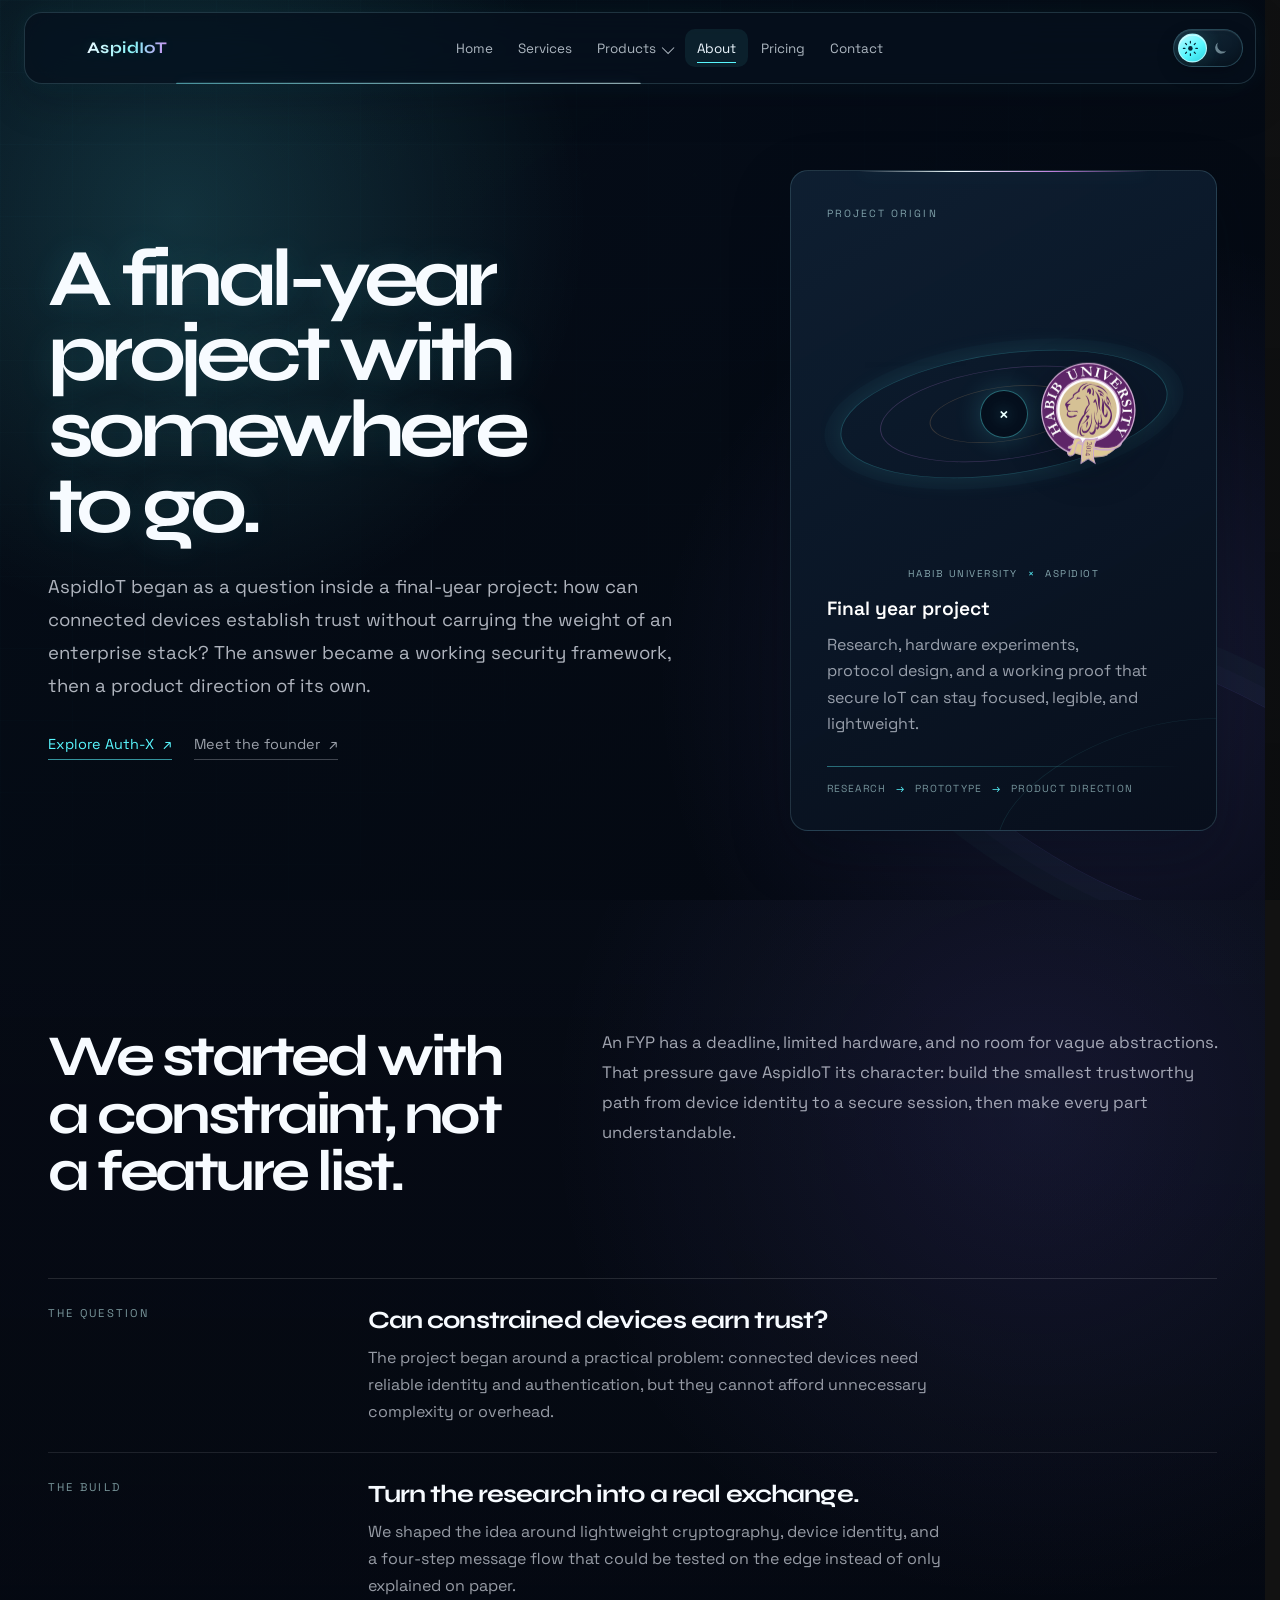
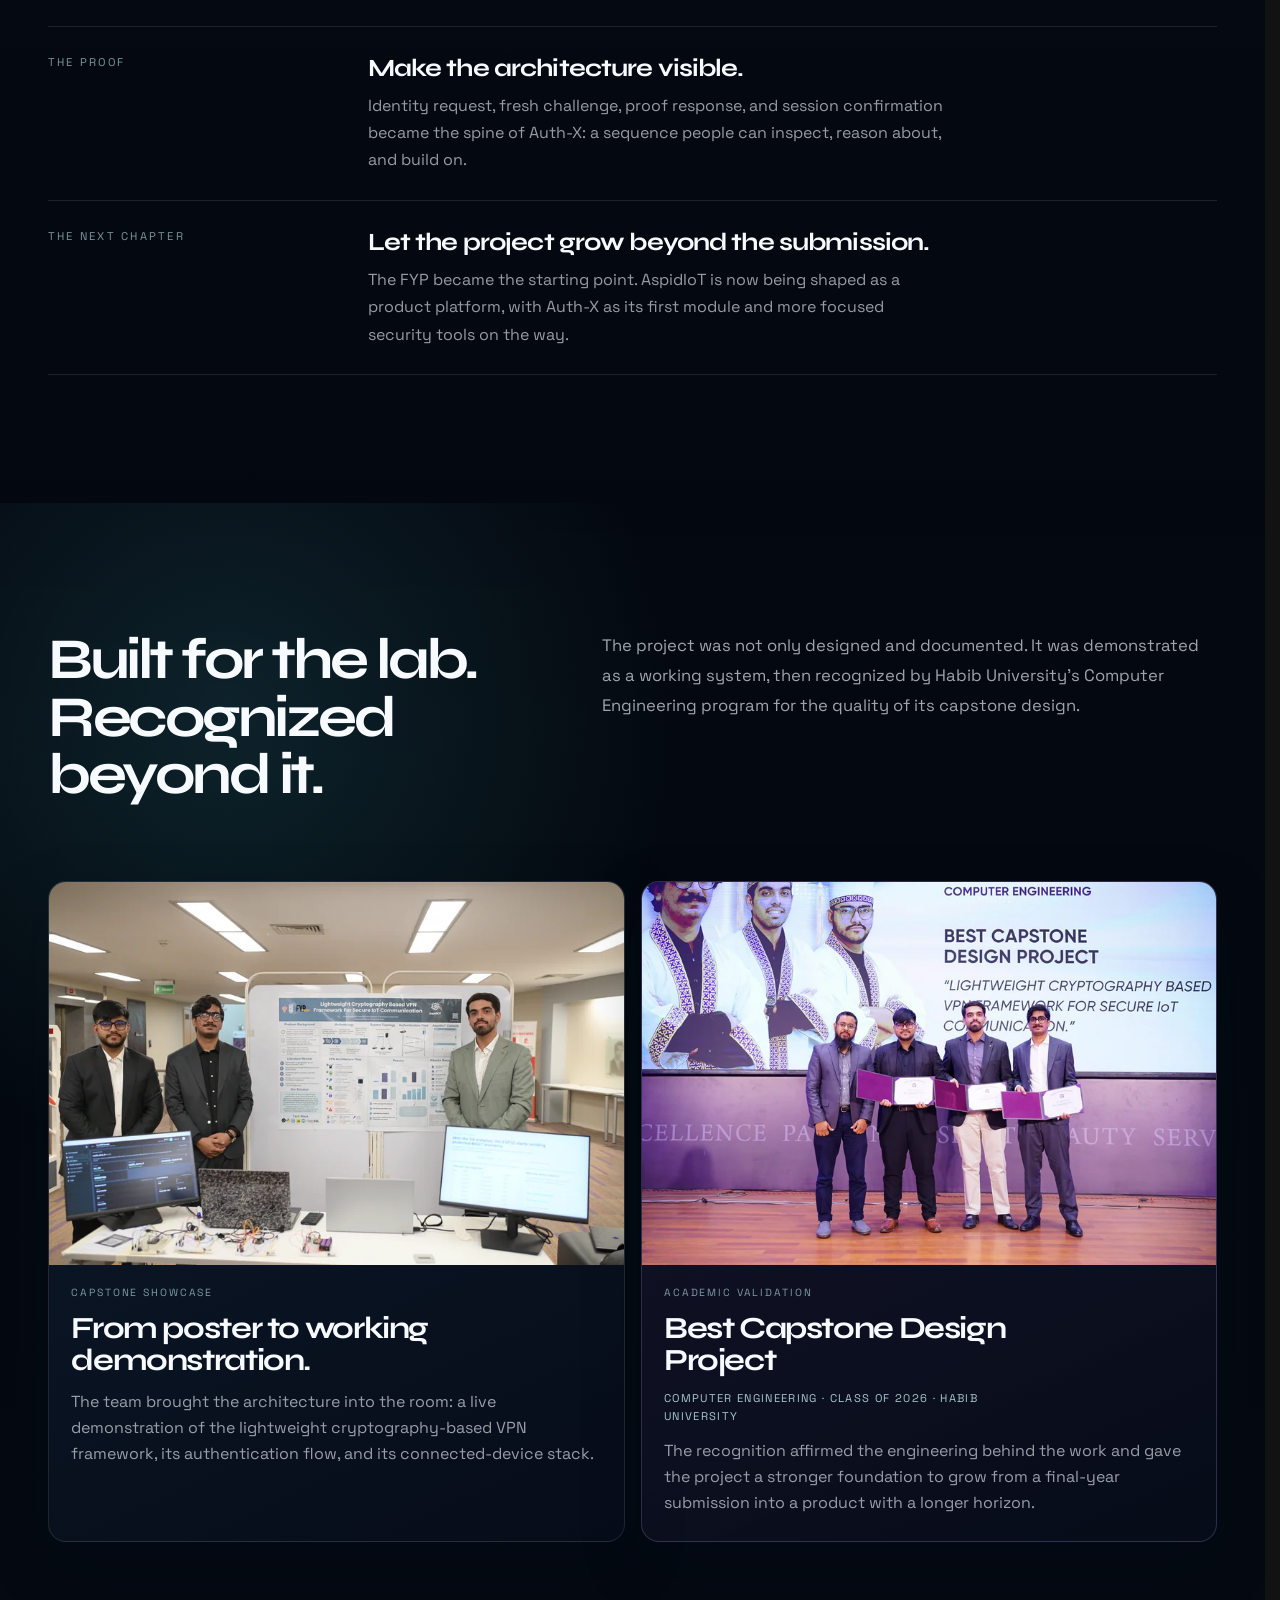
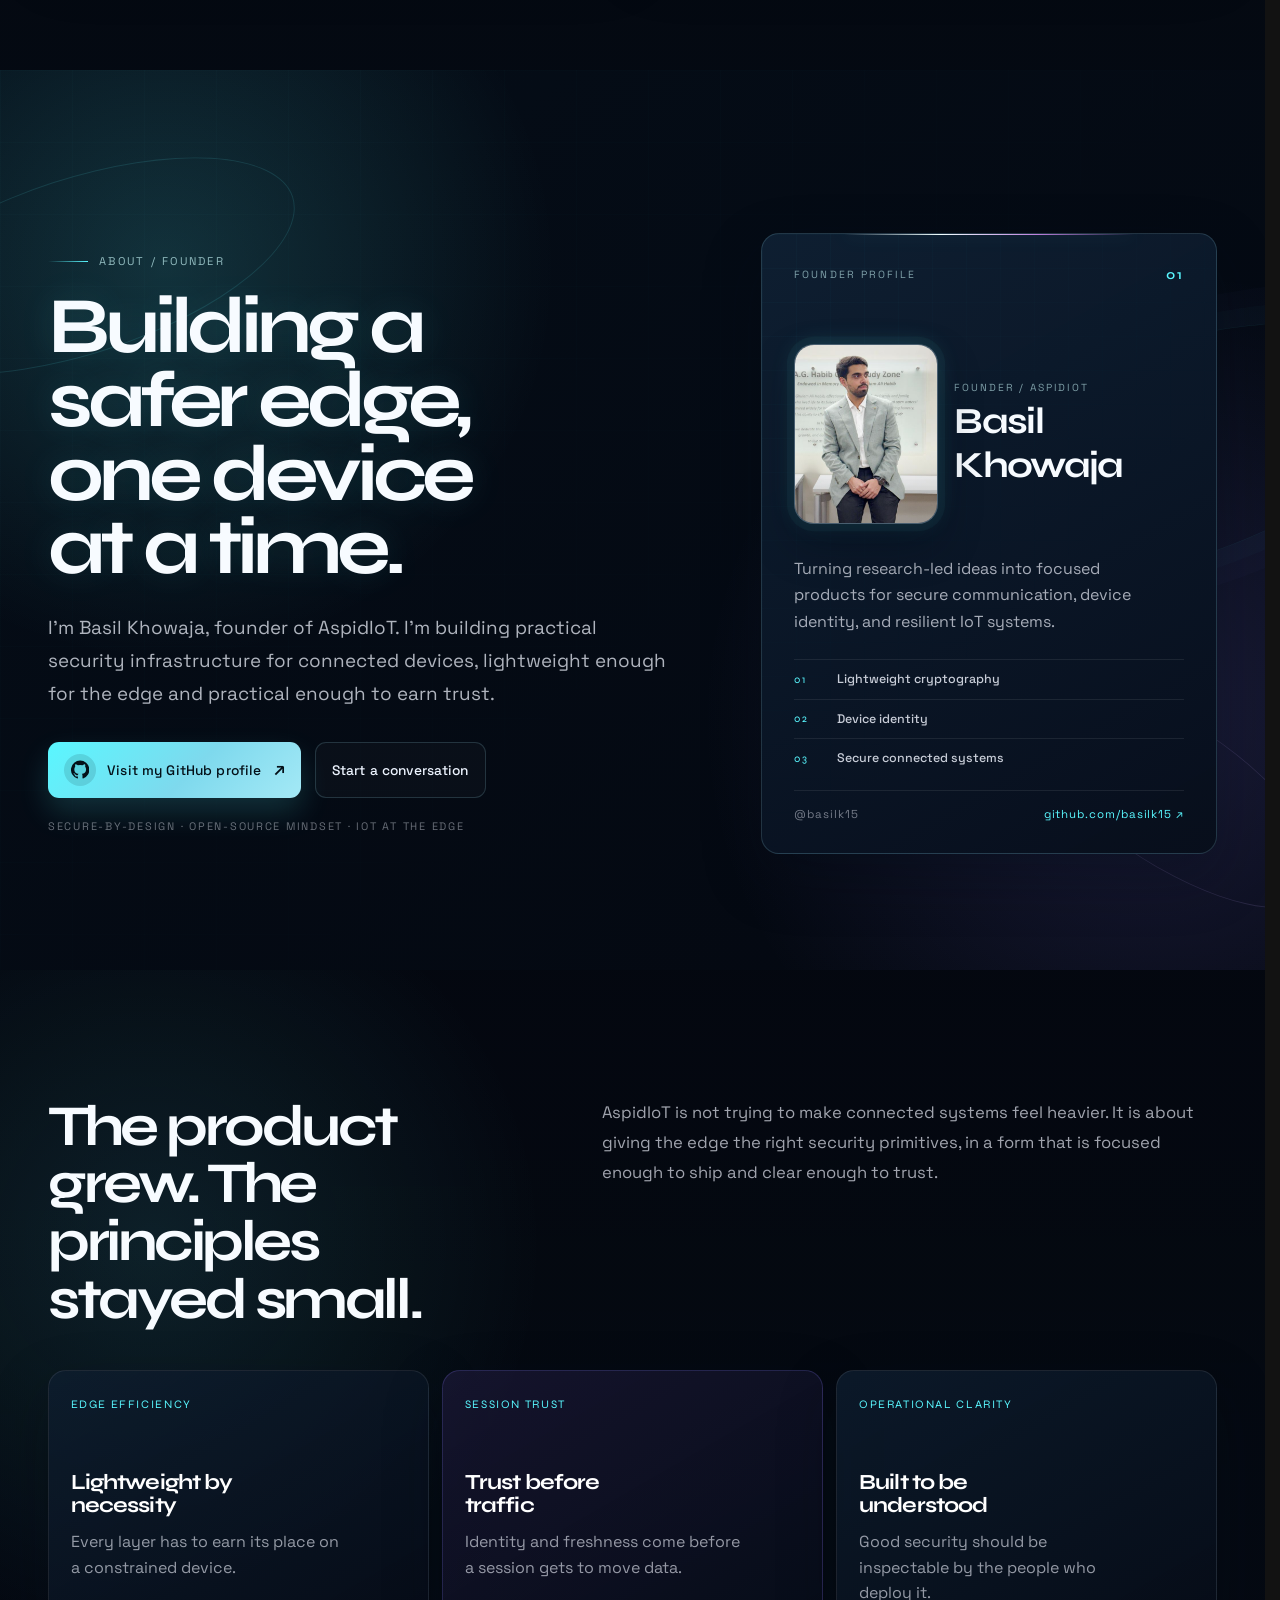
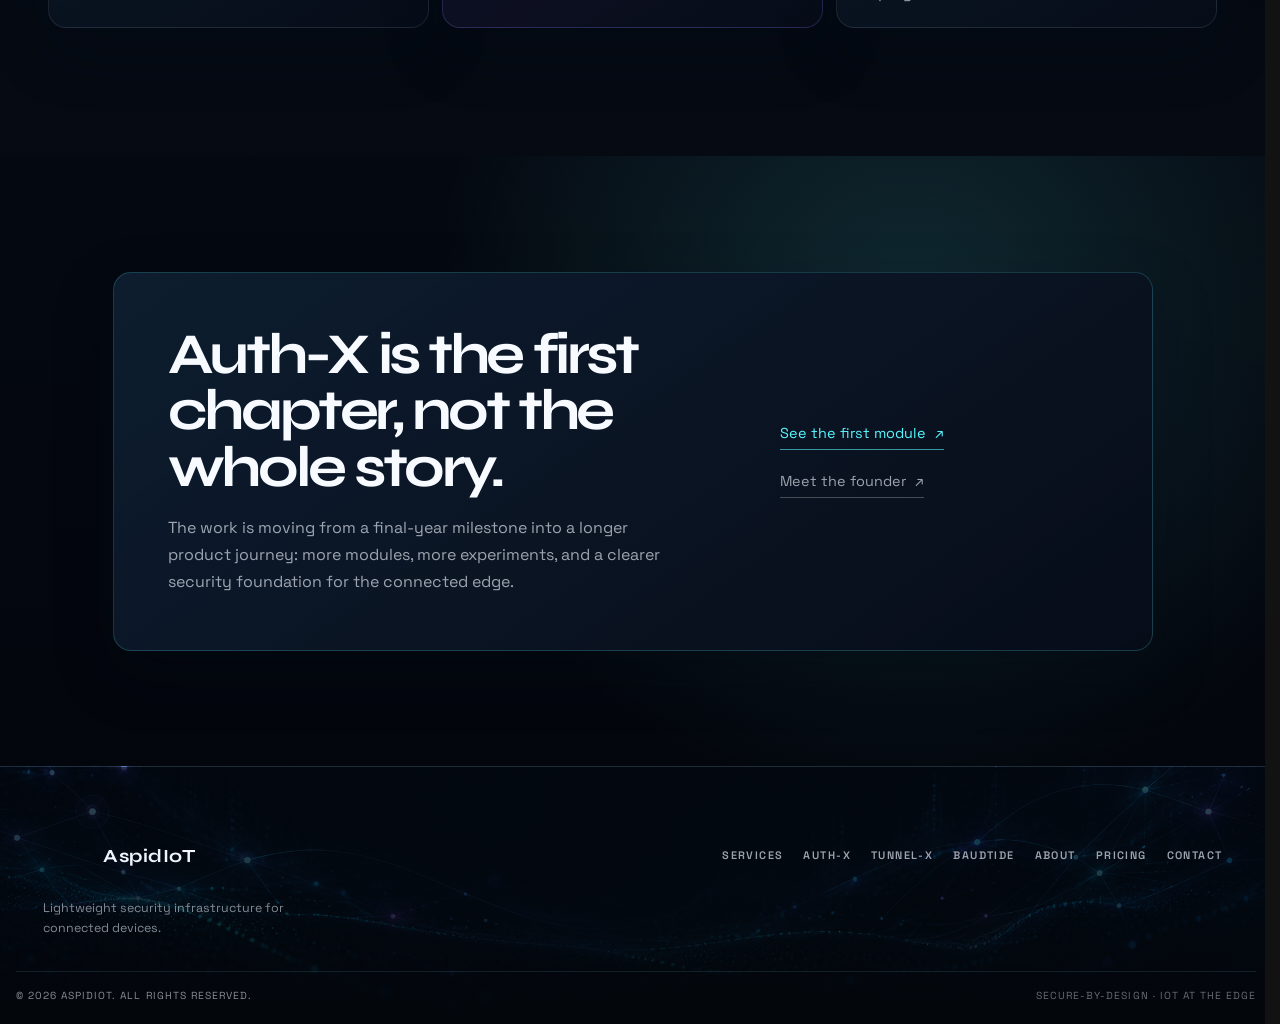
==== commit 6963e4d0: "Refresh site footer branding and background" ====
--- a/about.html
+++ b/about.html
@@ -25,7 +25,7 @@
     <link rel="stylesheet" href="https://fonts.googleapis.com/css2?family=Space+Grotesk:wght@400;500;600&family=Syne:wght@600;700&display=swap" />
     <link rel="stylesheet" href="styles.css?v=performance-2" />
     <link rel="stylesheet" href="theme.css?v=6" />
-    <link rel="stylesheet" href="design-taste.css?v=15" />
+    <link rel="stylesheet" href="design-taste.css?v=17" />
   </head>
   <body class="about-page">
     <header class="site-header" data-header>
--- a/design-taste.css
+++ b/design-taste.css
@@ -292,23 +292,46 @@
 
 .site-footer {
   border-top-color: var(--taste-line);
-  background: linear-gradient(180deg, rgba(4, 9, 15, 0.52), rgba(3, 7, 12, 0.96));
-}
-
-.site-footer-brand { gap: 0.45rem; }
+  background-color: #03070d;
+  background-image:
+    linear-gradient(180deg, rgba(3, 8, 15, 0.58), rgba(3, 8, 15, 0.68) 48%, rgba(3, 7, 12, 0.94)),
+    url("assets/footer/aspid-footer-network-bg.png");
+  background-position: center bottom;
+  background-repeat: no-repeat;
+  background-size: cover;
+}
+
+.site-footer-brand {
+  gap: 0.65rem;
+  font-size: clamp(1.15rem, 1.45vw, 1.32rem);
+}
 
 .site-footer-brand-mark {
-  flex: 0 0 1.65rem;
-  width: 1.65rem;
-  height: 2rem;
+  flex: 0 0 3.15rem;
+  width: 3.15rem;
+  height: 3.15rem;
   border: 0;
   border-radius: 0;
   background-color: transparent;
   background-image: url("logo.png");
   background-position: left center;
   background-repeat: no-repeat;
-  background-size: auto 2rem;
+  background-size: auto 3.75rem;
   box-shadow: none;
+}
+
+.site-footer-branding p {
+  margin-top: 0.7rem;
+}
+
+.site-footer-nav {
+  padding-top: 1.05rem;
+}
+
+@media (max-width: 640px) {
+  .site-footer-nav {
+    padding-top: 0.15rem;
+  }
 }
 
 .site-footer-shell {
@@ -499,7 +522,13 @@
 }
 
 html[data-theme="light"] .site-footer {
-  background: linear-gradient(180deg, rgba(223, 238, 247, 0.58), rgba(237, 245, 251, 0.98));
+  background-color: #edf5fb;
+  background-image:
+    linear-gradient(180deg, rgba(237, 246, 251, 0.86), rgba(237, 245, 251, 0.96)),
+    url("assets/footer/aspid-footer-network-bg.png");
+  background-position: center bottom;
+  background-repeat: no-repeat;
+  background-size: cover;
 }
 
 /* Small screens keep the same editorial hierarchy without forcing desktop proportions into a narrow viewport. */
@@ -513,6 +542,13 @@
     flex-basis: 2.85rem;
     width: 2.85rem;
     height: 2.85rem;
+  }
+
+  .site-footer-brand-mark {
+    flex-basis: 2.55rem;
+    width: 2.55rem;
+    height: 2.7rem;
+    background-size: auto 3.1rem;
   }
 
   .theme-toggle {
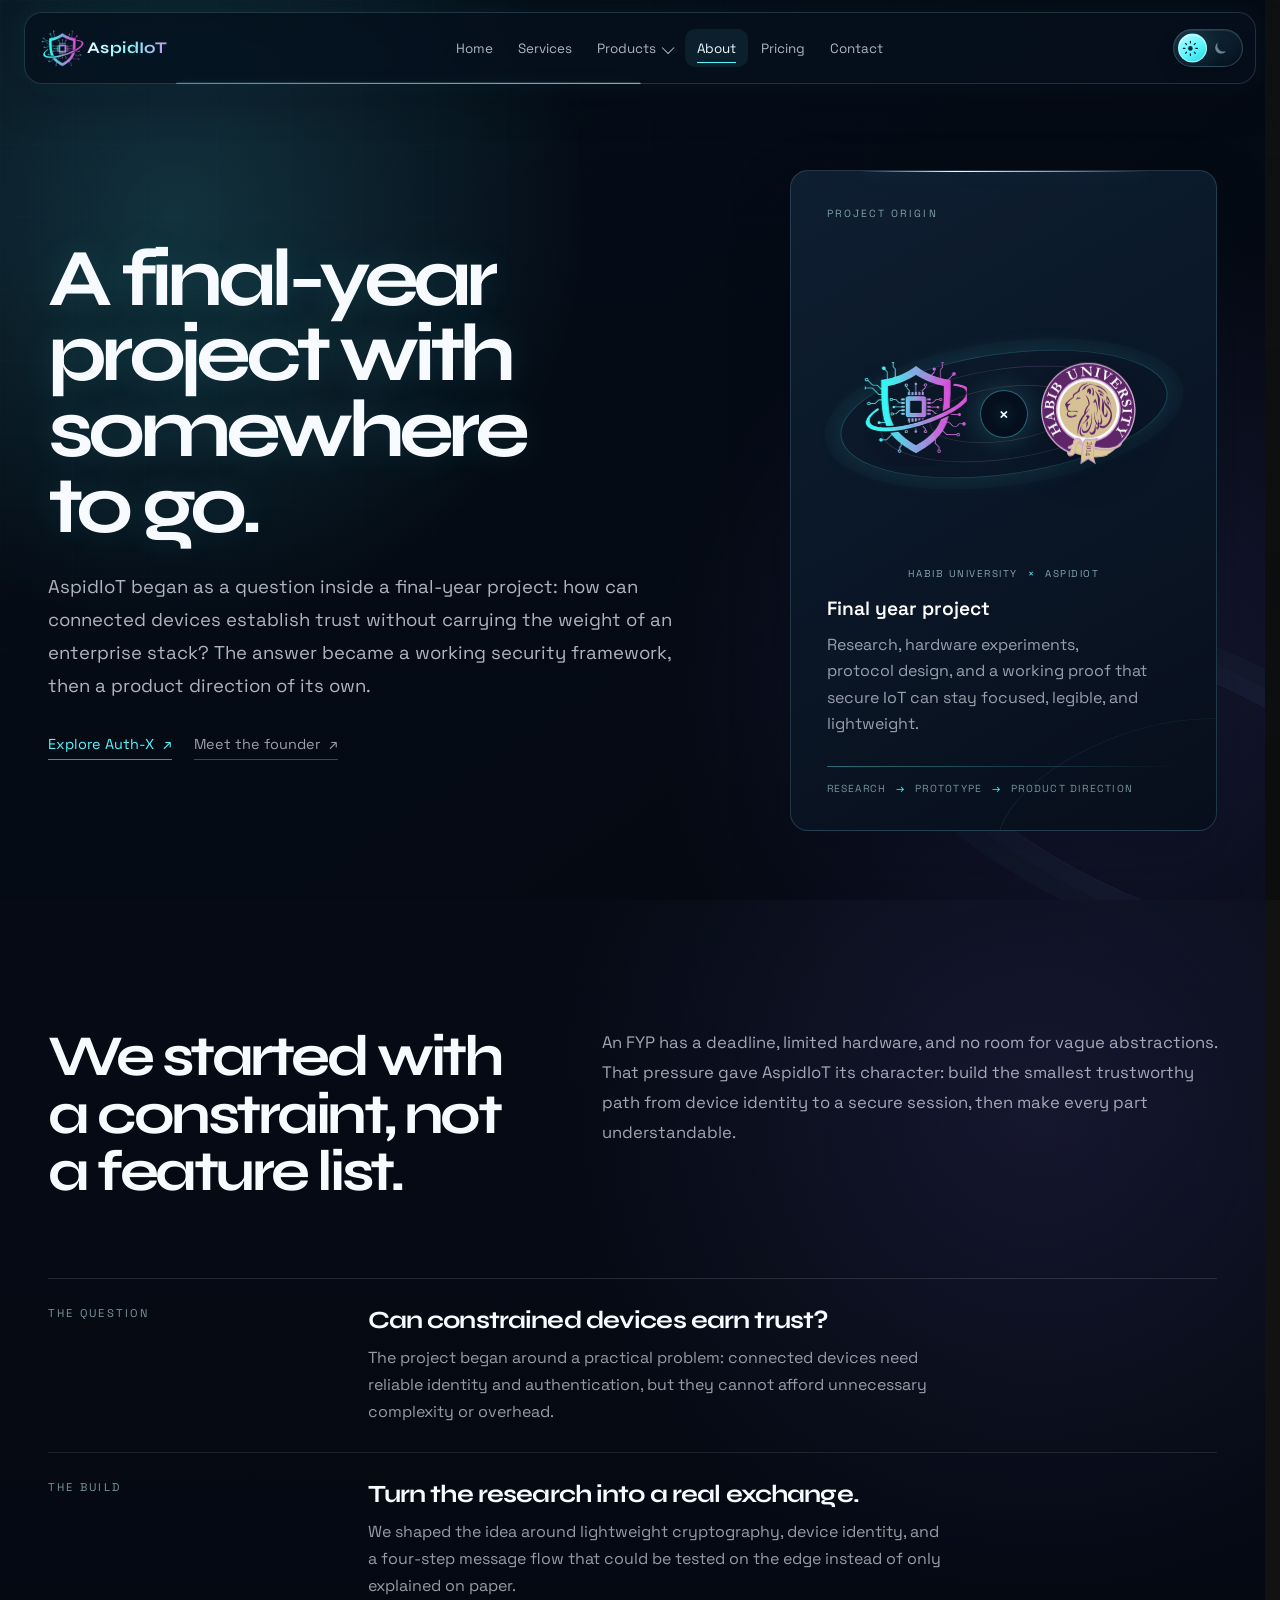
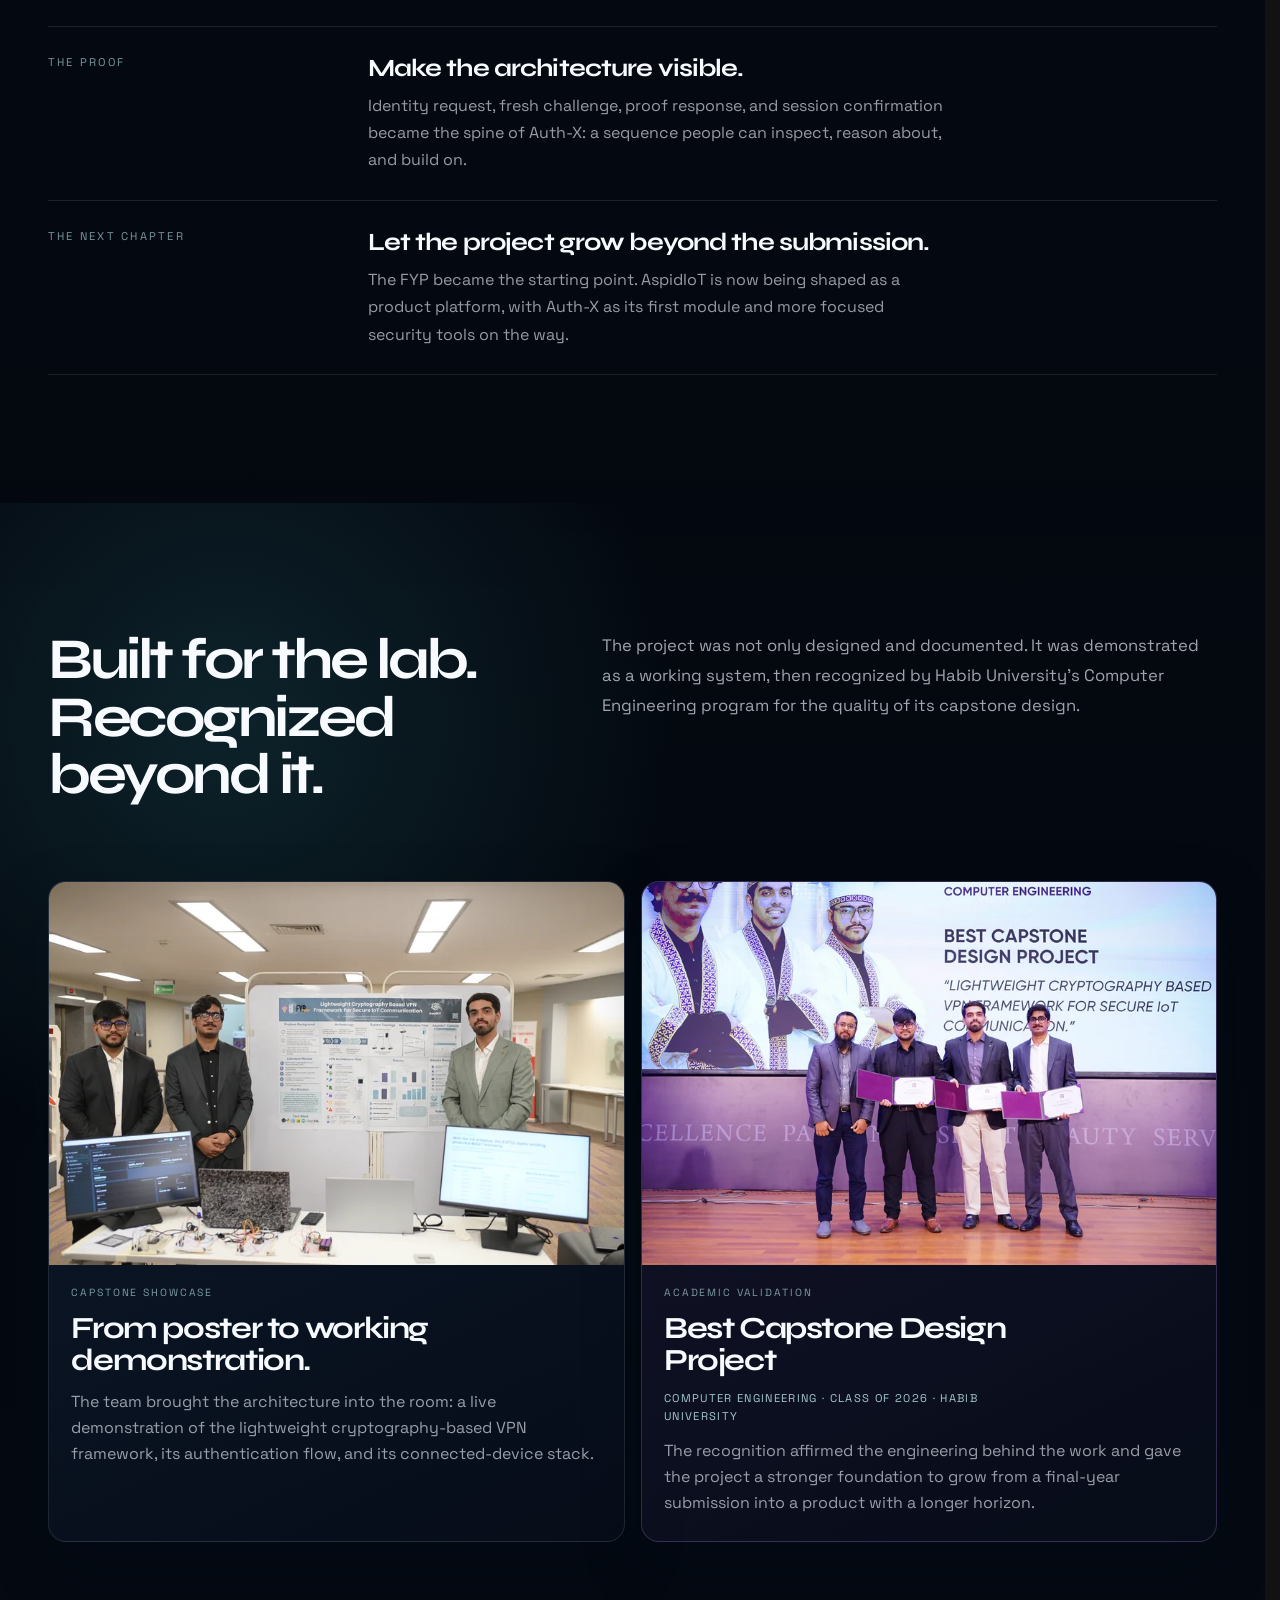
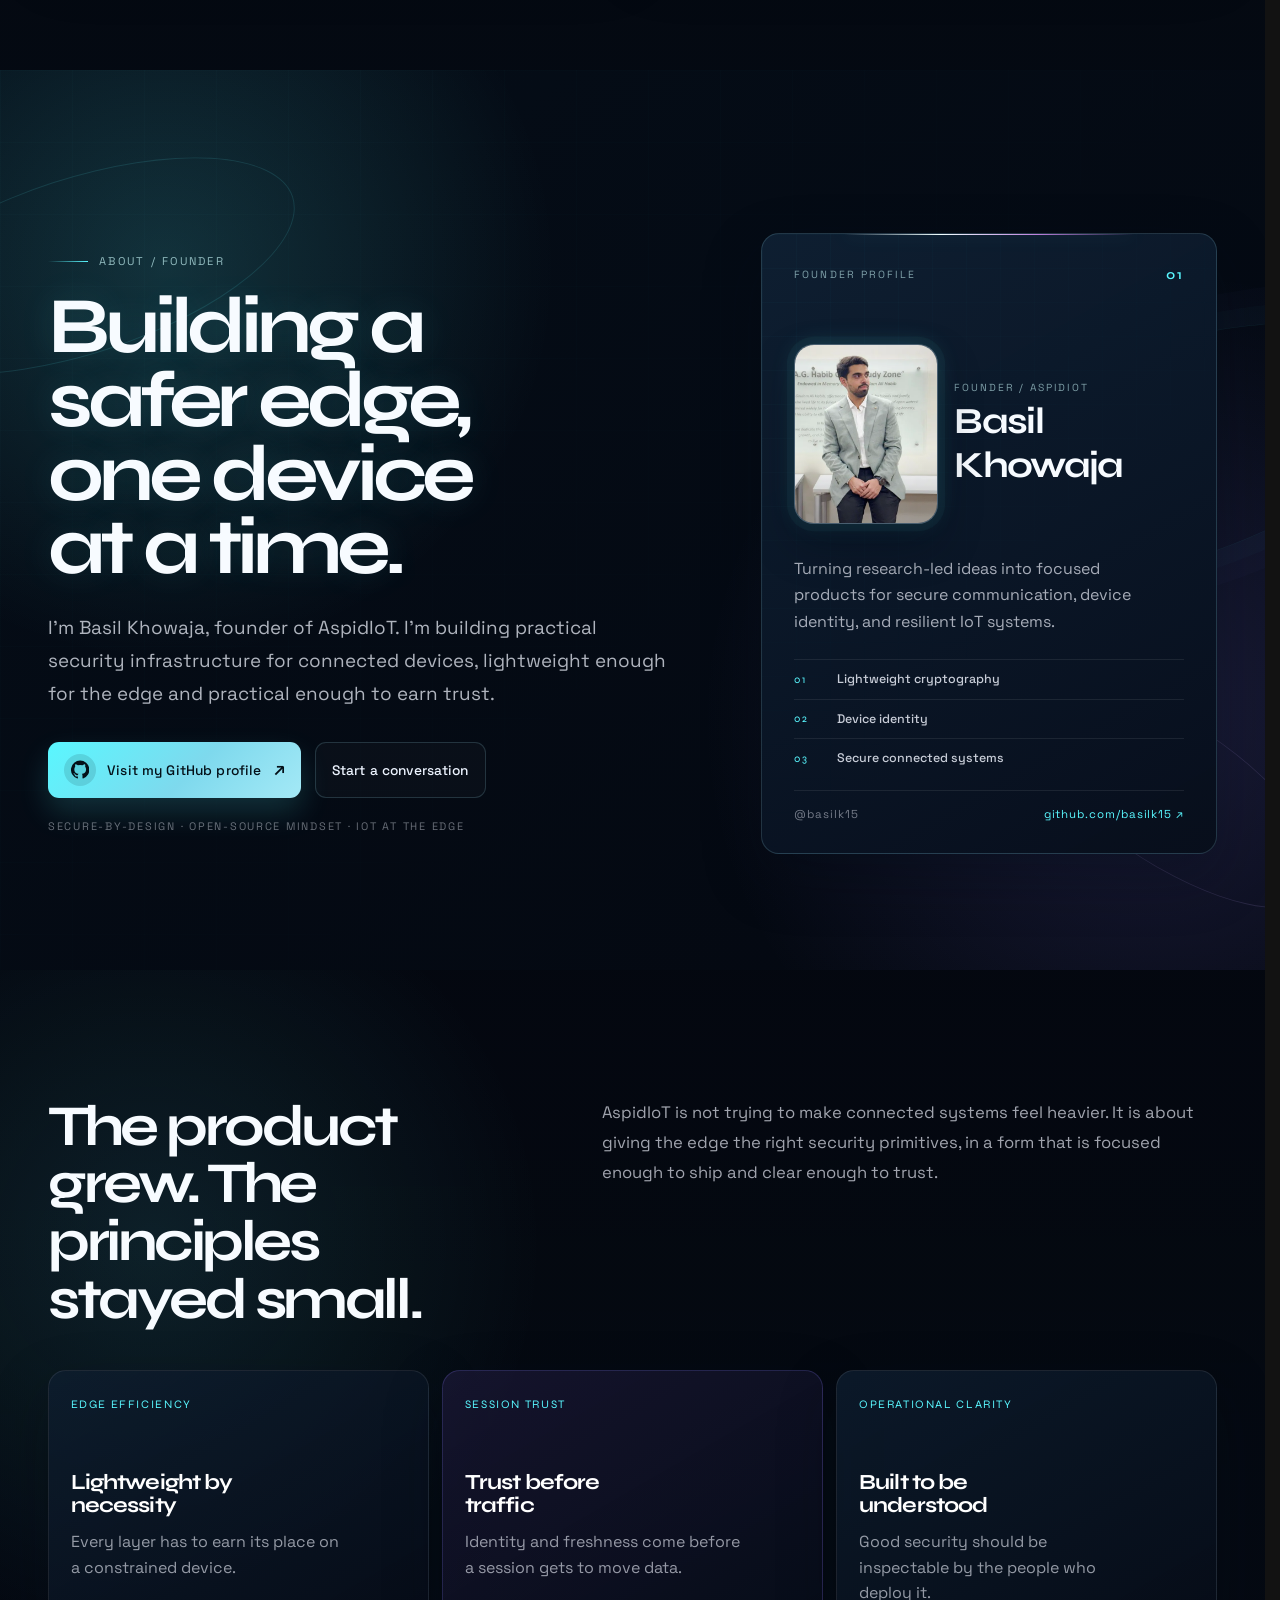
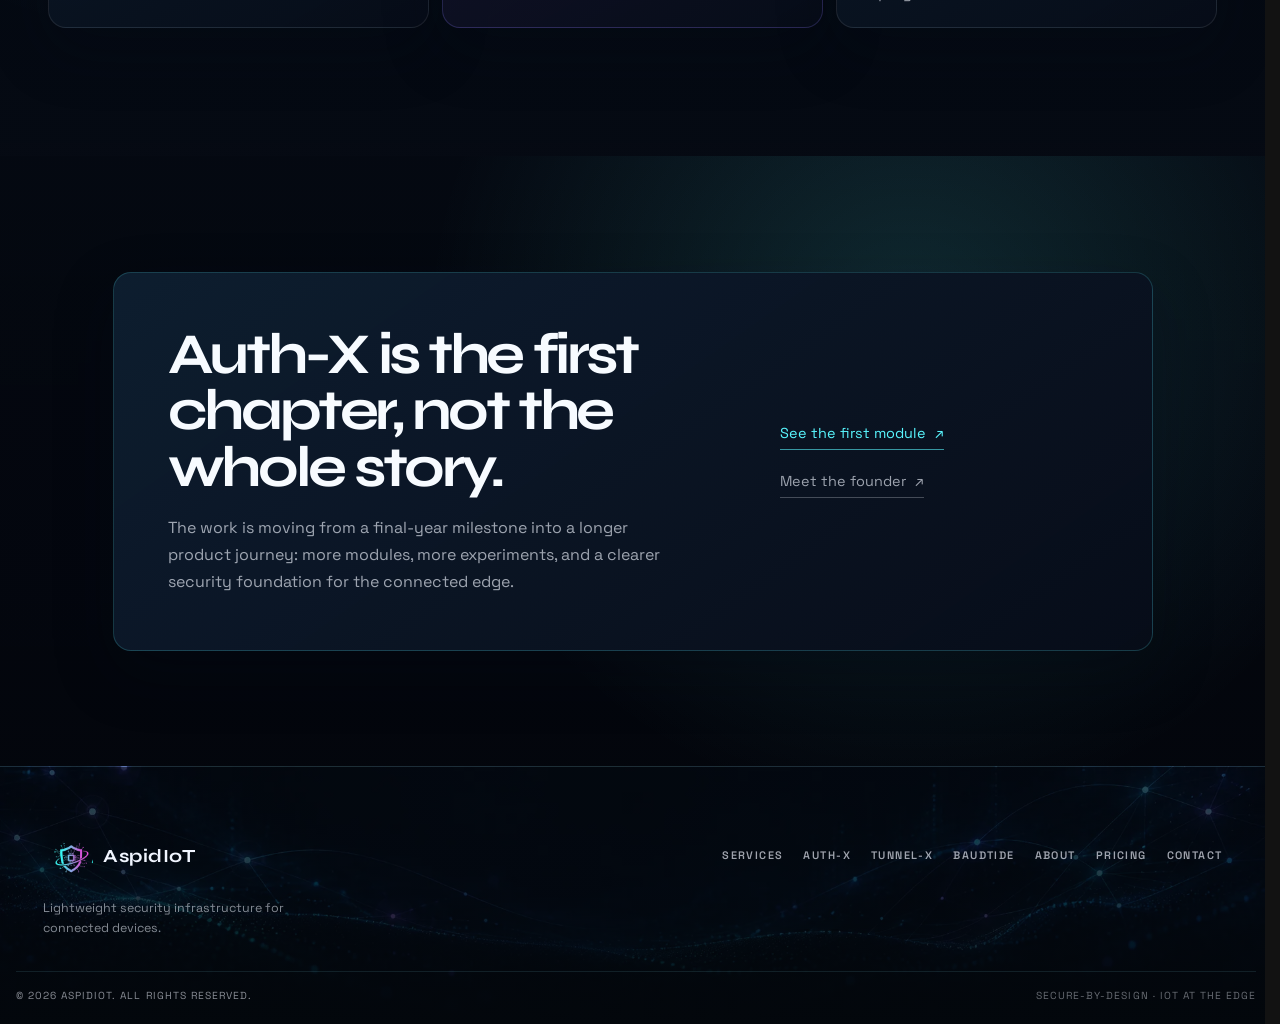
==== commit 3fdd24d2: "Revamp Auth-X animation and optimize website assets" ====
--- a/about.html
+++ b/about.html
@@ -23,9 +23,9 @@
     <link rel="preconnect" href="https://fonts.googleapis.com" />
     <link rel="preconnect" href="https://fonts.gstatic.com" crossorigin />
     <link rel="stylesheet" href="https://fonts.googleapis.com/css2?family=Space+Grotesk:wght@400;500;600&family=Syne:wght@600;700&display=swap" />
-    <link rel="stylesheet" href="styles.css?v=performance-2" />
-    <link rel="stylesheet" href="theme.css?v=6" />
-    <link rel="stylesheet" href="design-taste.css?v=17" />
+    <link rel="stylesheet" href="styles.css?v=performance-3" />
+    <link rel="stylesheet" href="theme.css?v=16" />
+    <link rel="stylesheet" href="design-taste.css?v=18" />
   </head>
   <body class="about-page">
     <header class="site-header" data-header>
@@ -45,7 +45,7 @@
 
         <a class="brand-mark" href="index.html#home" aria-label="AspidIoT home">
           <span class="brand-logo" aria-hidden="true">
-            <img src="logo.png" alt="" />
+            <img src="logo.webp" alt="" width="640" height="360" decoding="async" />
           </span>
           <span class="brand-copy">
             <span class="brand-name">AspidIoT</span>
@@ -80,7 +80,7 @@
                 <a class="product-menu-item" href="auth-x.html" data-product-link>
                   <span class="product-family-label">Secure-X lineup</span>
                   <span class="product-icon product-icon-auth-x" aria-hidden="true">
-                    <img src="assets/auth-x-logos/auth-x-mark-v3.png" alt="" width="64" height="64" decoding="async" />
+                    <img src="assets/auth-x-logos/auth-x-mark-v3.webp" alt="" width="64" height="64" loading="lazy" decoding="async" />
                   </span>
                   <span class="product-copy">
                     <span class="product-title-row">
@@ -93,7 +93,7 @@
                 </a>
                     <a class="product-menu-item" href="tunnel-x.html" data-product-link>
                       <span class="product-menu-item-logo product-menu-item-logo-tunnel-x" aria-hidden="true">
-                        <img src="assets/tunnel-x/tunnel-x-mark-v4.png" alt="" width="64" height="64" decoding="async" />
+                        <img src="assets/tunnel-x/tunnel-x-mark-v4.webp" alt="" width="64" height="64" loading="lazy" decoding="async" />
                       </span>
                       <span class="product-menu-item-copy">
                         <span class="product-menu-item-name">Tunnel-X</span>
@@ -111,7 +111,7 @@
                 <a class="product-menu-item" href="baudtide.html" data-product-link>
                   <span class="product-family-label">DataTide</span>
                   <span class="product-icon product-icon-baudtide" aria-hidden="true">
-                    <img src="assets/baudtide/baudtide-mark.png" alt="" />
+                    <img src="assets/baudtide/baudtide-mark.webp" alt="" width="64" height="64" loading="lazy" decoding="async" />
                   </span>
                   <span class="product-copy">
                     <span class="product-title-row">
@@ -202,7 +202,7 @@
                   <div class="product-menu-family-panel" id="mobile-secure-x-products" aria-hidden="true">
                     <a class="product-menu-item" href="auth-x.html" data-product-link data-mobile-link>
                       <span class="product-menu-item-logo product-menu-item-logo-auth-x" aria-hidden="true">
-                        <img src="assets/auth-x-logos/auth-x-mark-v3.png" alt="" width="64" height="64" decoding="async" />
+                        <img src="assets/auth-x-logos/auth-x-mark-v3.webp" alt="" width="64" height="64" loading="lazy" decoding="async" />
                       </span>
                       <span class="product-menu-item-copy">
                         <span class="product-menu-item-name">Auth-X</span>
@@ -211,7 +211,7 @@
                     </a>
                     <a class="product-menu-item" href="tunnel-x.html" data-product-link data-mobile-link>
                       <span class="product-menu-item-logo product-menu-item-logo-tunnel-x" aria-hidden="true">
-                        <img src="assets/tunnel-x/tunnel-x-mark-v4.png" alt="" width="64" height="64" decoding="async" />
+                        <img src="assets/tunnel-x/tunnel-x-mark-v4.webp" alt="" width="64" height="64" loading="lazy" decoding="async" />
                       </span>
                       <span class="product-menu-item-copy">
                         <span class="product-menu-item-name">Tunnel-X</span>
@@ -231,7 +231,7 @@
                   <div class="product-menu-family-panel" id="mobile-datatide-products" aria-hidden="true">
                     <a class="product-menu-item" href="baudtide.html" data-product-link data-mobile-link>
                       <span class="product-menu-item-logo product-menu-item-logo-baudtide" aria-hidden="true">
-                        <img src="assets/baudtide/baudtide-mark.png" alt="" width="64" height="64" decoding="async" />
+                        <img src="assets/baudtide/baudtide-mark.webp" alt="" width="64" height="64" loading="lazy" decoding="async" />
                       </span>
                       <span class="product-menu-item-copy">
                         <span class="product-menu-item-name">BaudTide <span class="product-badge product-badge-open">Open source</span></span>
@@ -290,7 +290,7 @@
               </div>
               <span class="about-origin-cross" aria-hidden="true">×</span>
               <div class="about-origin-logo about-origin-logo-aspid">
-                <img src="logo.png" alt="AspidIoT shield mark" loading="lazy" decoding="async" />
+                <img src="logo.webp" alt="AspidIoT shield mark" loading="lazy" decoding="async" />
               </div>
               <p class="about-origin-identity-label">Habib University <span aria-hidden="true">×</span> AspidIoT</p>
             </div>
@@ -492,7 +492,7 @@
 
             <div class="founder-profile-person">
               <div class="founder-avatar">
-                <img src="founder-basil.png" alt="Basil Khowaja, founder of AspidIoT" loading="lazy" decoding="async" />
+                <img src="founder-basil.webp" alt="Basil Khowaja, founder of AspidIoT" loading="lazy" decoding="async" />
               </div>
               <div>
                 <p class="founder-profile-role">Founder / AspidIoT</p>
@@ -602,6 +602,6 @@
     </footer>
 
     <script src="theme.js?v=2"></script>
-    <script src="script.js?v=performance-5"></script>
+    <script src="script.js?v=performance-6"></script>
   </body>
 </html>
--- a/styles.css
+++ b/styles.css
@@ -81,7 +81,6 @@
   background-size: 180px 180px, 180px 180px, 160px 160px, 110px 110px, 220px 220px;
   background-position: 0 0, 0 0, 0 -600px, 90px -1200px, -40px -900px;
   opacity: 0.6;
-  animation: starRain 16s linear infinite;
 }
 
 main::before {
@@ -102,7 +101,6 @@
   background-size: 140% 140%;
   background-position: 0 0;
   opacity: 0.18;
-  animation: streamSlide 36s linear infinite;
 }
 
 main::after {
@@ -110,25 +108,19 @@
   background-size: 240px 240px;
   opacity: 0.08;
   filter: blur(0.4px);
-  animation: glyphFade 24s ease-in-out infinite;
-}
-
-body.is-scrolling::after,
-body.is-scrolling main::before,
-body.is-scrolling main::after,
-html.page-hidden body::after,
-html.page-hidden main::before,
-html.page-hidden main::after,
-body.is-scrolling .network-route-line {
-  animation-play-state: paused;
-}
-
-@media (max-width: 768px) {
-  body::after,
-  main::before,
-  main::after {
-    animation: none;
-  }
+}
+
+/* Suspend decorative motion while scrolling, offscreen, or in a hidden tab. */
+body.is-scrolling .nav-shell-trace-path,
+body.is-scrolling .network-route-line,
+html.page-hidden .nav-shell-trace-path,
+:is(html.page-hidden .motion-scene, .motion-offscreen),
+:is(html.page-hidden .motion-scene, .motion-offscreen) *,
+:is(html.page-hidden .motion-scene, .motion-offscreen)::before,
+:is(html.page-hidden .motion-scene, .motion-offscreen)::after,
+:is(html.page-hidden .motion-scene, .motion-offscreen) *::before,
+:is(html.page-hidden .motion-scene, .motion-offscreen) *::after {
+  animation-play-state: paused !important;
 }
 
 .site-header {
@@ -813,6 +805,7 @@
 
 .logo {
   width: min(88vw, 760px, 76vh);
+  height: auto;
   max-width: 760px;
   filter: drop-shadow(0 20px 50px rgba(2, 12, 24, 0.6));
   margin: 0 auto;
@@ -1245,7 +1238,6 @@
     rotateX(var(--line-rotate, 0deg))
     scale(var(--line-scale, 1));
   transition: opacity 0.45s ease-out, transform 0.45s ease-out;
-  will-change: transform, opacity;
   backface-visibility: hidden;
 }
 
@@ -1787,7 +1779,6 @@
   transition:
     opacity 0.78s cubic-bezier(0.22, 1, 0.36, 1),
     transform 0.78s cubic-bezier(0.22, 1, 0.36, 1);
-  will-change: opacity, transform;
 }
 
 .auth-x-section .reveal.is-visible {
@@ -4840,43 +4831,14 @@
   }
 }
 
-@keyframes starRain {
-  0% {
-    background-position: 0 0, 0 0, 0 -600px, 90px -1200px, -40px -900px;
-  }
-  100% {
-    background-position: 180px 120px, -120px 180px, 0 1600px, 90px 1400px, -40px 1200px;
-  }
-}
-
-@keyframes streamSlide {
-  0% {
-    background-position: 0 0, 0 0, 20% 40%, 70% 60%, 50% 20%;
-  }
-  100% {
-    background-position: -220px 160px, 160px -200px, 30% 44%, 74% 66%, 54% 24%;
-  }
-}
-
-@keyframes glyphFade {
-  0%,
-  100% {
-    opacity: 0.05;
-  }
-  50% {
-    opacity: 0.12;
-  }
-}
-
 @media (prefers-reduced-motion: reduce) {
   html {
     scroll-behavior: auto;
   }
 
-  body::after,
-  main::before,
-  main::after {
-    animation: none;
+  .story-line {
+    opacity: 1;
+    transform: none;
   }
 
   *,
--- a/theme.css
+++ b/theme.css
@@ -660,8 +660,7 @@
 }
 
 html[data-theme="light"] .auth-x-flow-chip,
-html[data-theme="light"] .auth-x-chart-scale,
-html[data-theme="light"] .auth-x-primitives-status {
+html[data-theme="light"] .auth-x-chart-scale {
   border-color: rgba(5, 143, 166, 0.2);
   color: rgba(10, 76, 97, 0.72);
 }
@@ -912,27 +911,6 @@
 
 html[data-theme="light"] .founder-focus-list strong {
   color: rgba(16, 42, 63, 0.82);
-}
-
-/* Auth-X composition diagram uses the same signal colors on a light surface. */
-html[data-theme="light"] .auth-x-primitives-stage {
-  --auth-ink: #153247;
-  --auth-muted: #476778;
-  --auth-rule: rgba(24, 78, 104, 0.2);
-  --auth-wire: rgba(8, 113, 145, 0.3);
-  --auth-accent: #087f9b;
-  --auth-violet: #6957c6;
-  --auth-amber: #a96012;
-  --auth-check-ink: #f1fbff;
-  background: #f8fbfc;
-}
-
-html[data-theme="light"] .auth-x-primitives-section::before {
-  background: rgba(16, 42, 63, 0.14);
-}
-
-html[data-theme="light"] .auth-x-core-disc {
-  background: #183947;
 }
 
 /* Footer contrast follows the same light surface hierarchy. */
--- a/design-taste.css
+++ b/design-taste.css
@@ -291,11 +291,12 @@
 }
 
 .site-footer {
+  --footer-art: url("assets/footer/aspid-footer-network-bg.webp");
   border-top-color: var(--taste-line);
   background-color: #03070d;
   background-image:
     linear-gradient(180deg, rgba(3, 8, 15, 0.58), rgba(3, 8, 15, 0.68) 48%, rgba(3, 7, 12, 0.94)),
-    url("assets/footer/aspid-footer-network-bg.png");
+    var(--footer-art);
   background-position: center bottom;
   background-repeat: no-repeat;
   background-size: cover;
@@ -313,7 +314,7 @@
   border: 0;
   border-radius: 0;
   background-color: transparent;
-  background-image: url("logo.png");
+  background-image: url("logo.webp");
   background-position: left center;
   background-repeat: no-repeat;
   background-size: auto 3.75rem;
@@ -525,7 +526,7 @@
   background-color: #edf5fb;
   background-image:
     linear-gradient(180deg, rgba(237, 246, 251, 0.86), rgba(237, 245, 251, 0.96)),
-    url("assets/footer/aspid-footer-network-bg.png");
+    var(--footer-art);
   background-position: center bottom;
   background-repeat: no-repeat;
   background-size: cover;
@@ -533,6 +534,10 @@
 
 /* Small screens keep the same editorial hierarchy without forcing desktop proportions into a narrow viewport. */
 @media (max-width: 768px) {
+  .site-footer {
+    --footer-art: url("assets/footer/aspid-footer-network-bg-960.webp");
+  }
+
   .nav-shell {
     padding: 0.62rem 0.68rem 0.62rem 0.8rem;
     border-radius: 16px;
@@ -1296,15 +1301,6 @@
     linear-gradient(90deg, rgba(3, 9, 17, 0.1), transparent 58%);
 }
 
-.services-domains-page .services-domains-hero-visual.reveal {
-  transform: translateY(1rem);
-  transition: opacity 800ms cubic-bezier(0.16, 1, 0.3, 1), transform 800ms cubic-bezier(0.16, 1, 0.3, 1);
-}
-
-.services-domains-page .services-domains-hero-visual.reveal.is-visible {
-  transform: translateY(0);
-}
-
 .services-domains-page .services-domains-hero h1 {
   max-width: 100%;
   font-size: clamp(3.2rem, 4.25vw, 4.4rem);
@@ -2037,100 +2033,35 @@
   }
 }
 
-/* Shared scroll reveals: lift into focus with a small signal-like focus settle. */
+/* Scroll reveals use translation and opacity so large panels stay crisp. */
 @media (prefers-reduced-motion: no-preference) {
-  .reveal {
-    --reveal-shift-x: 0px;
-    opacity: 0;
-    transform: none;
-    translate: var(--reveal-shift-x) 2rem;
-    rotate: x 1.4deg;
-    scale: 0.985;
-    filter: blur(5px);
-    transition:
-      opacity 720ms cubic-bezier(0.16, 1, 0.3, 1),
-      translate 860ms cubic-bezier(0.16, 1, 0.3, 1),
-      rotate 860ms cubic-bezier(0.16, 1, 0.3, 1),
-      scale 860ms cubic-bezier(0.16, 1, 0.3, 1),
-      filter 720ms cubic-bezier(0.16, 1, 0.3, 1);
-    transition-delay: var(--reveal-delay, 0ms);
-  }
-
-  .reveal.is-visible {
-    opacity: 1;
-    translate: 0 0;
-    rotate: none;
-    scale: 1;
-    filter: blur(0);
-    transform: none;
-  }
-
+  .reveal,
   .auth-x-section .reveal {
     opacity: 0;
     transform: none;
-    translate: var(--reveal-shift-x, 0px) 2rem;
-    rotate: x 1.4deg;
-    scale: 0.985;
-    filter: blur(5px);
+    translate: var(--reveal-shift-x, 0px) 0.85rem;
     transition:
-      opacity 720ms cubic-bezier(0.16, 1, 0.3, 1),
-      translate 860ms cubic-bezier(0.16, 1, 0.3, 1),
-      rotate 860ms cubic-bezier(0.16, 1, 0.3, 1),
-      scale 860ms cubic-bezier(0.16, 1, 0.3, 1),
-      filter 720ms cubic-bezier(0.16, 1, 0.3, 1);
+      opacity 440ms ease,
+      translate 520ms cubic-bezier(0.16, 1, 0.3, 1);
     transition-delay: var(--reveal-delay, 0ms);
   }
 
+  .reveal.is-visible,
   .auth-x-section .reveal.is-visible {
     opacity: 1;
     translate: 0 0;
-    rotate: none;
-    scale: 1;
-    filter: blur(0);
-    transform: none;
-  }
-
-  .services-domains-page .services-domains-hero-visual.reveal {
-    transform: none;
-    translate: var(--reveal-shift-x, 0px) 1rem;
-    rotate: x 1.2deg;
-    scale: 0.99;
-    filter: blur(5px);
-    transition:
-      opacity 800ms cubic-bezier(0.16, 1, 0.3, 1),
-      translate 800ms cubic-bezier(0.16, 1, 0.3, 1),
-      rotate 800ms cubic-bezier(0.16, 1, 0.3, 1),
-      scale 800ms cubic-bezier(0.16, 1, 0.3, 1),
-      filter 800ms cubic-bezier(0.16, 1, 0.3, 1);
-  }
-
-  .services-domains-page .services-domains-hero-visual.reveal.is-visible {
-    translate: 0 0;
-    rotate: none;
-    scale: 1;
-    filter: blur(0);
     transform: none;
   }
 
   .services-domain-card.reveal,
   .services-common-card.reveal {
     translate: none;
-    rotate: none;
-    scale: 1;
-    filter: blur(4px);
     transition:
-      opacity 720ms cubic-bezier(0.16, 1, 0.3, 1),
-      transform 720ms cubic-bezier(0.16, 1, 0.3, 1),
-      filter 720ms cubic-bezier(0.16, 1, 0.3, 1),
+      opacity 440ms ease,
       border-color 220ms ease,
       background 220ms ease,
       box-shadow 220ms ease;
     transition-delay: var(--reveal-delay, 0ms);
-  }
-
-  .services-domain-card.reveal.is-visible,
-  .services-common-card.reveal.is-visible {
-    filter: blur(0);
   }
 
   .about-story-row.reveal:nth-of-type(odd),
@@ -2169,8 +2100,6 @@
   .reveal.is-visible,
   .auth-x-section .reveal,
   .auth-x-section .reveal.is-visible,
-  .services-domains-page .services-domains-hero-visual.reveal,
-  .services-domains-page .services-domains-hero-visual.reveal.is-visible,
   .services-domain-card.reveal,
   .services-domain-card.reveal.is-visible,
   .services-common-card.reveal,
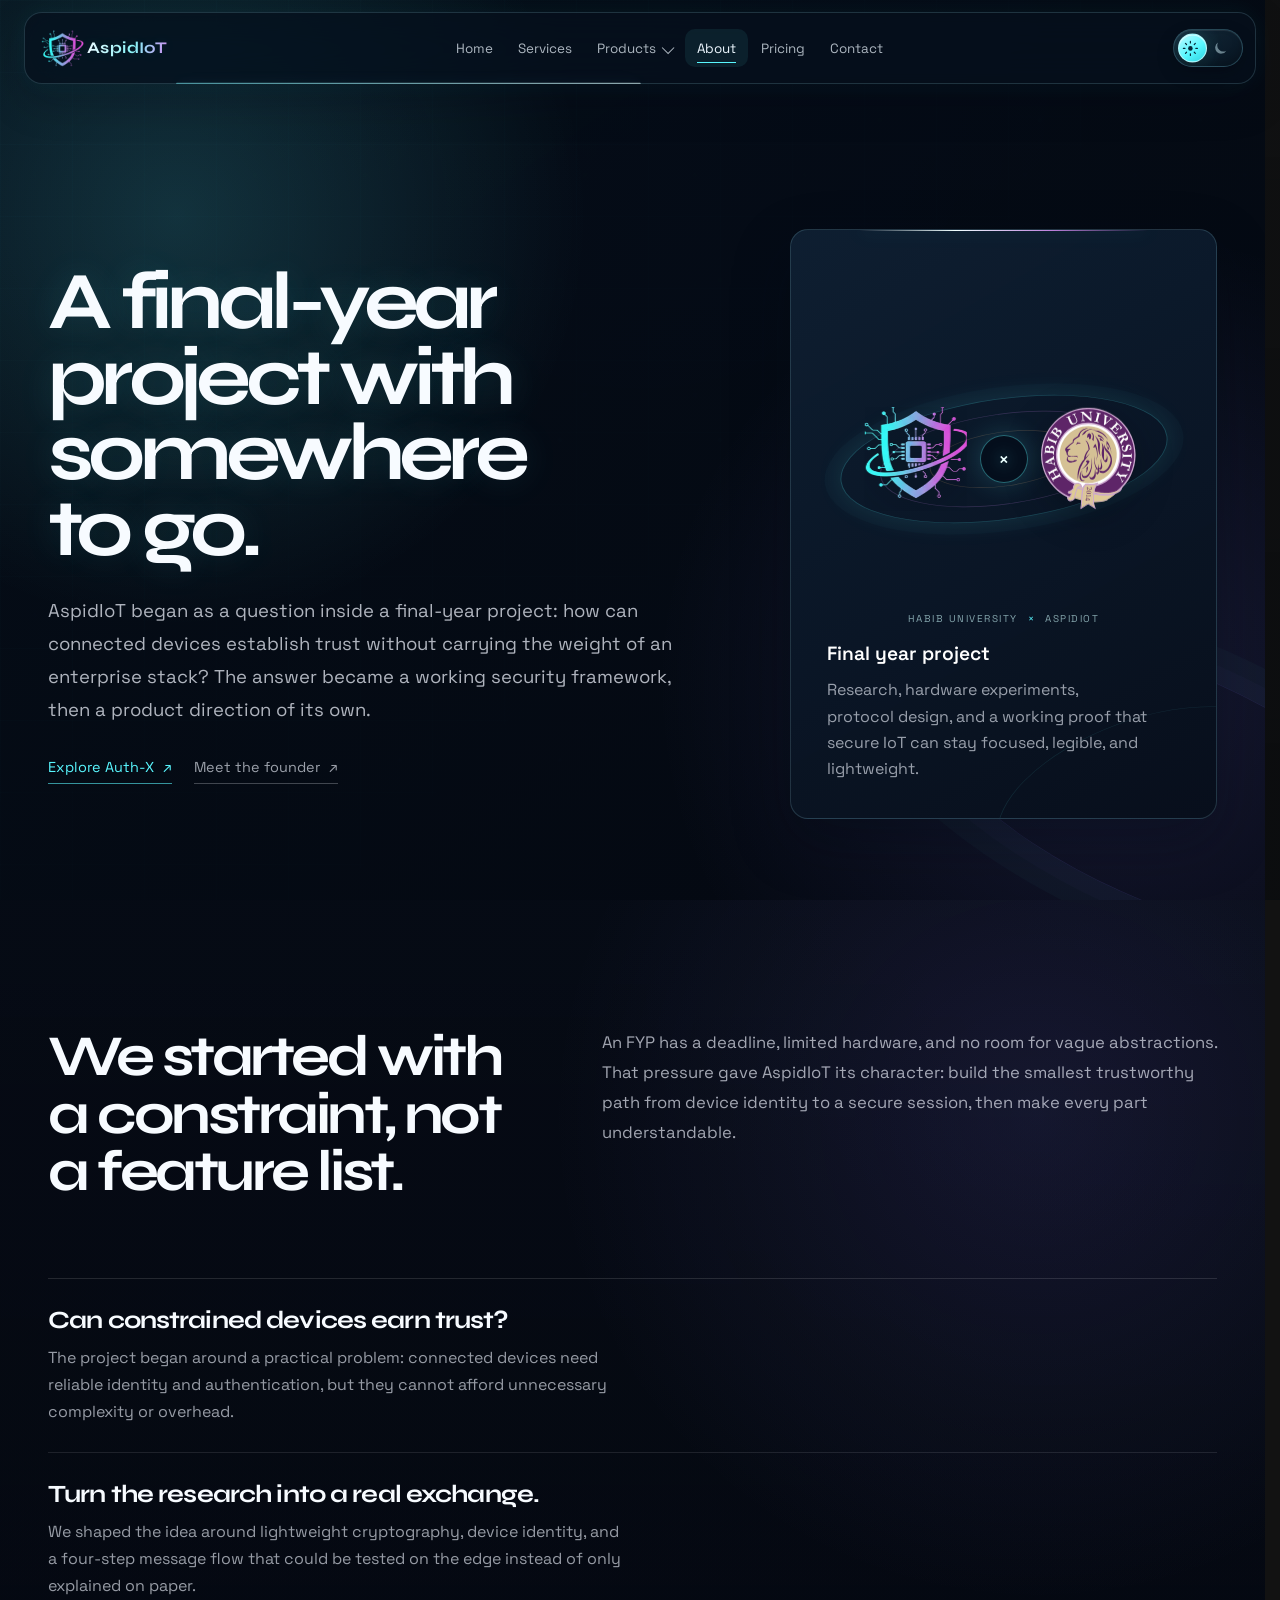
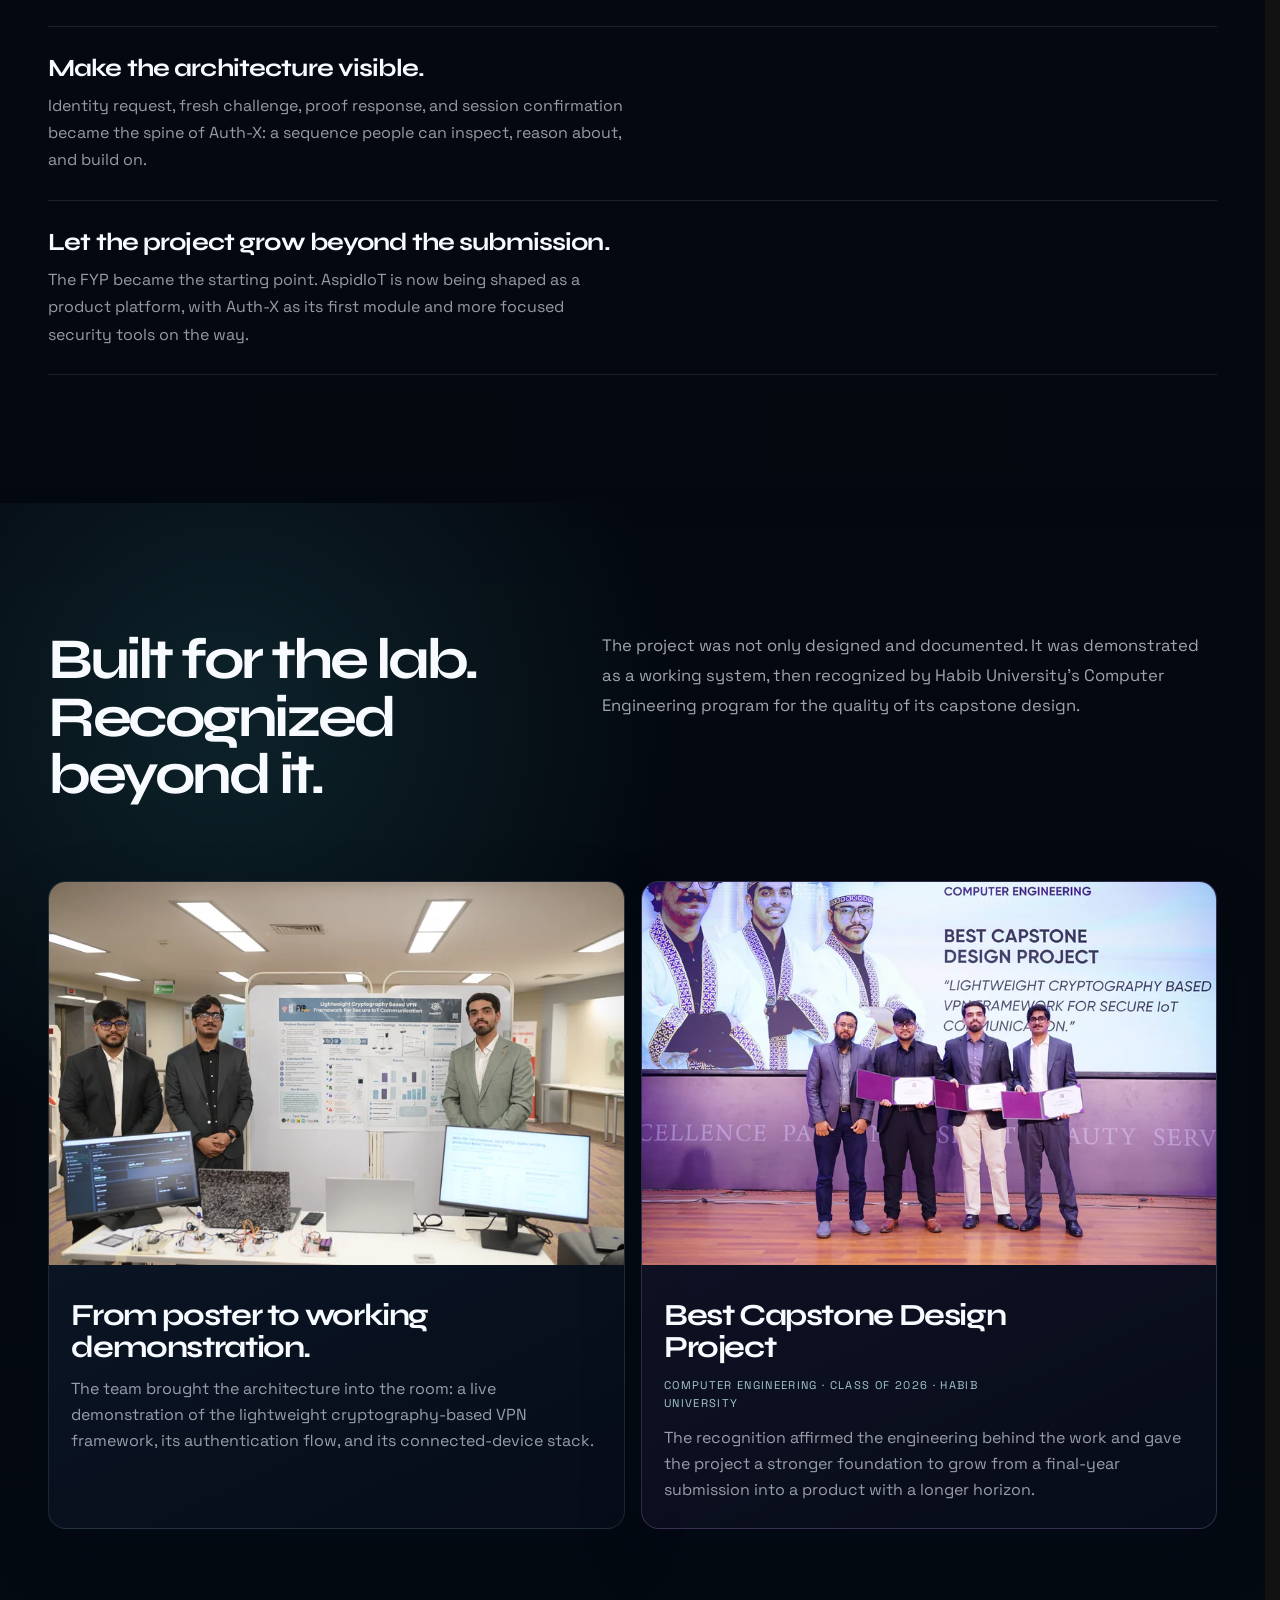
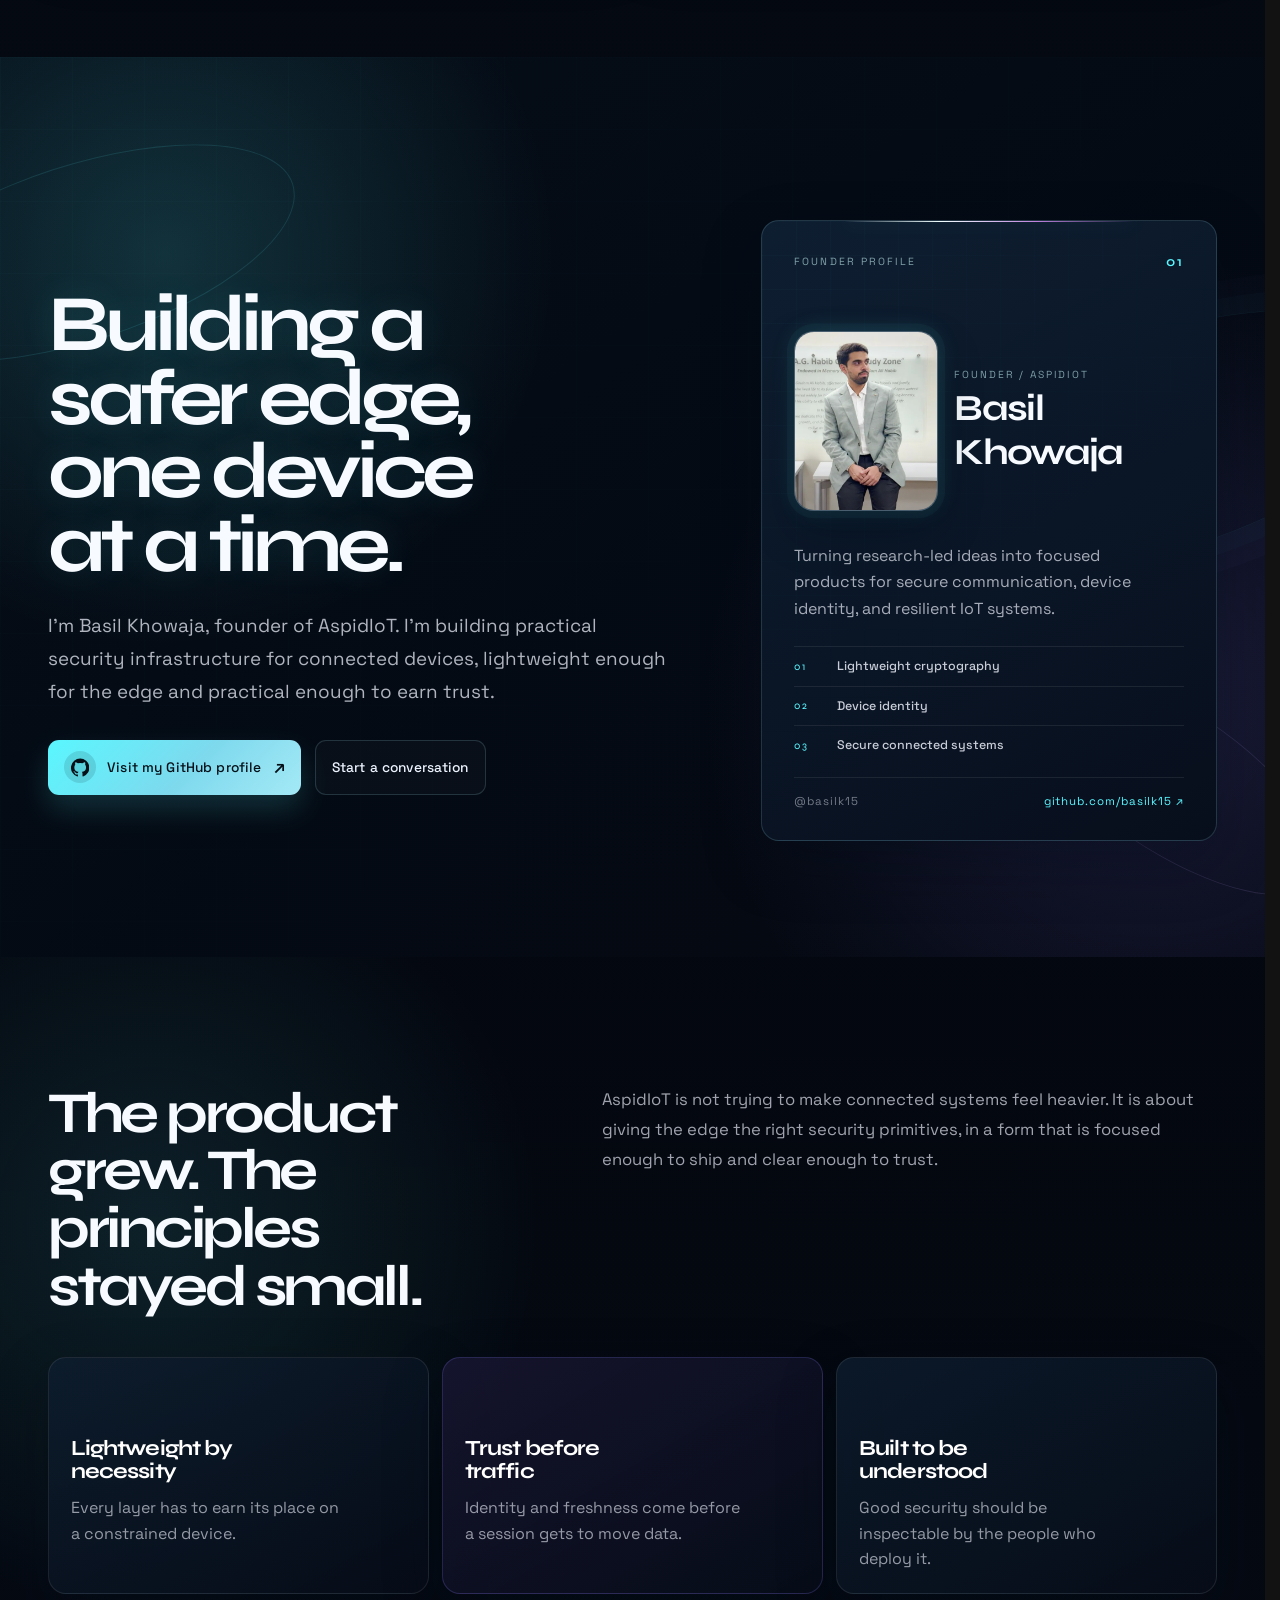
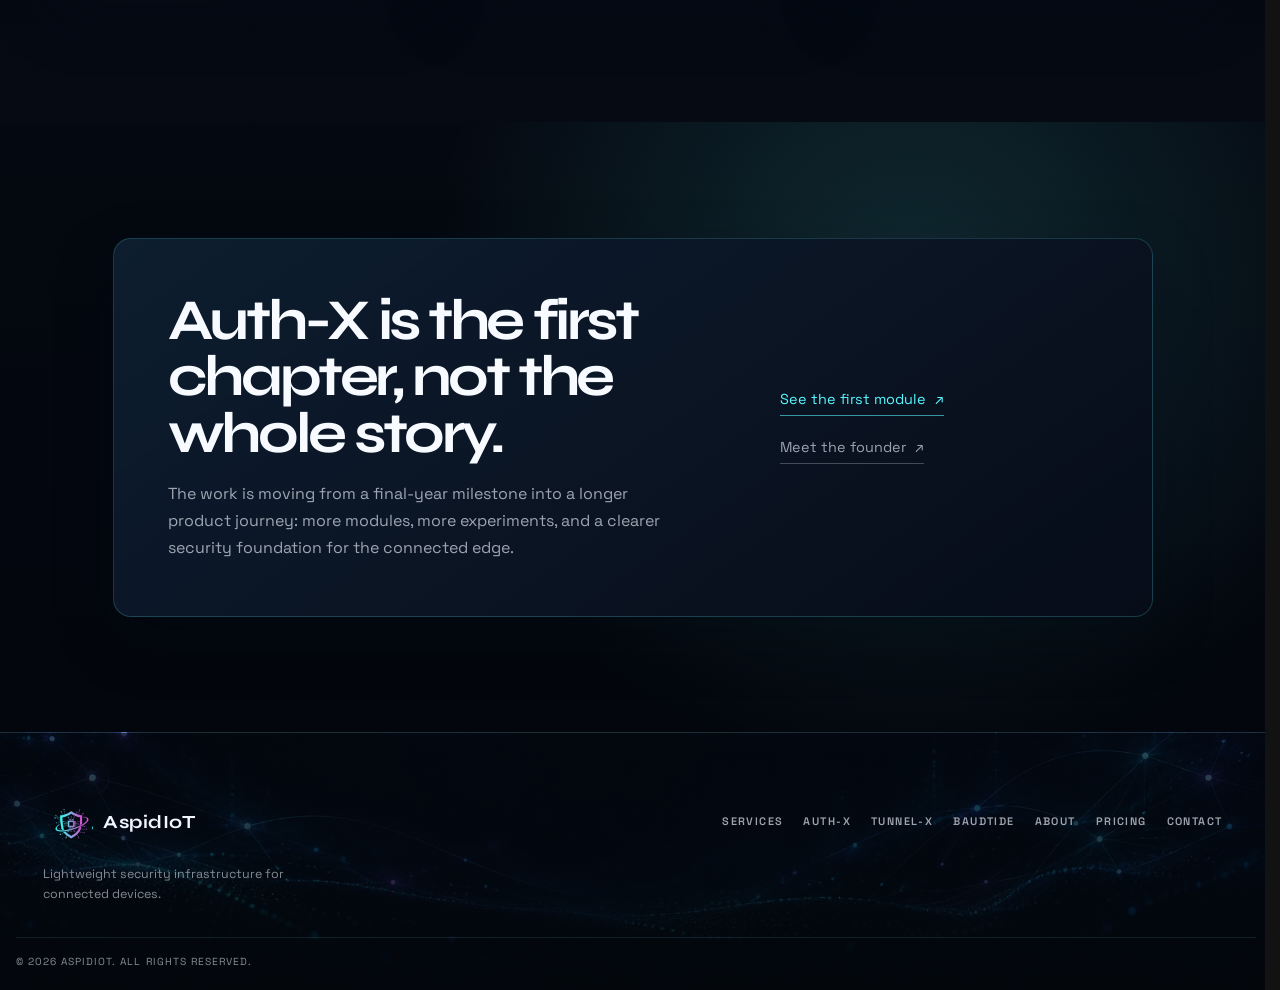
==== commit f9a411ac: "Remove decorative labels across the site" ====
--- a/about.html
+++ b/about.html
@@ -23,9 +23,9 @@
     <link rel="preconnect" href="https://fonts.googleapis.com" />
     <link rel="preconnect" href="https://fonts.gstatic.com" crossorigin />
     <link rel="stylesheet" href="https://fonts.googleapis.com/css2?family=Space+Grotesk:wght@400;500;600&family=Syne:wght@600;700&display=swap" />
-    <link rel="stylesheet" href="styles.css?v=performance-3" />
-    <link rel="stylesheet" href="theme.css?v=16" />
-    <link rel="stylesheet" href="design-taste.css?v=18" />
+    <link rel="stylesheet" href="styles.css?v=performance-5" />
+    <link rel="stylesheet" href="theme.css?v=17" />
+    <link rel="stylesheet" href="design-taste.css?v=20" />
   </head>
   <body class="about-page">
     <header class="site-header" data-header>
@@ -69,7 +69,6 @@
             </button>
 
             <div class="mega-menu product-menu" id="products-menu" data-dropdown-panel>
-              <p class="product-menu-kicker">Product families</p>
               <div class="product-menu-list" data-product-family-list>
                 <section class="product-menu-family" data-product-family>
                   <button class="product-menu-family-toggle" type="button" aria-expanded="false" aria-controls="secure-x-products" data-product-family-toggle>
@@ -280,9 +279,6 @@
           </div>
 
           <aside class="about-origin-card reveal" data-delay="120" aria-label="AspidIoT project origin">
-            <div class="about-origin-head">
-              <span>Project origin</span>
-            </div>
             <div class="about-origin-identity" role="img" aria-label="Habib University and AspidIoT">
               <div class="about-origin-orbit" aria-hidden="true"></div>
               <div class="about-origin-logo about-origin-logo-habib">
@@ -299,8 +295,6 @@
               Research, hardware experiments, protocol design, and a working proof that secure IoT
               can stay focused, legible, and lightweight.
             </p>
-            <div class="about-origin-rule" aria-hidden="true"></div>
-            <p class="about-origin-foot">Research <span>→</span> prototype <span>→</span> product direction</p>
           </aside>
         </div>
       </section>
@@ -320,7 +314,6 @@
 
           <div class="about-story-list">
             <article class="about-story-row reveal">
-              <div class="about-story-label">The question</div>
               <div class="about-story-copy">
                 <h3>Can constrained devices earn trust?</h3>
                 <p>
@@ -331,7 +324,6 @@
             </article>
 
             <article class="about-story-row reveal" data-delay="80">
-              <div class="about-story-label">The build</div>
               <div class="about-story-copy">
                 <h3>Turn the research into a real exchange.</h3>
                 <p>
@@ -342,7 +334,6 @@
             </article>
 
             <article class="about-story-row reveal" data-delay="160">
-              <div class="about-story-label">The proof</div>
               <div class="about-story-copy">
                 <h3>Make the architecture visible.</h3>
                 <p>
@@ -353,7 +344,6 @@
             </article>
 
             <article class="about-story-row reveal" data-delay="240">
-              <div class="about-story-label">The next chapter</div>
               <div class="about-story-copy">
                 <h3>Let the project grow beyond the submission.</h3>
                 <p>
@@ -398,9 +388,6 @@
                 </picture>
               </div>
               <figcaption>
-                <div class="about-evidence-caption-head">
-                  <span>Capstone showcase</span>
-                </div>
                 <h3>From poster to working demonstration.</h3>
                 <p>
                   The team brought the architecture into the room: a live demonstration of the lightweight
@@ -428,9 +415,6 @@
                 </picture>
               </div>
               <figcaption>
-                <div class="about-evidence-caption-head">
-                  <span>Academic validation</span>
-                </div>
                 <h3>Best Capstone Design Project</h3>
                 <p class="about-evidence-meta">Computer Engineering · Class of 2026 · Habib University</p>
                 <p>
@@ -449,11 +433,6 @@
 
         <div class="founder-contact-shell">
           <div class="founder-contact-intro reveal">
-            <div class="founder-contact-eyebrow">
-              <span class="founder-contact-eyebrow-line"></span>
-              <span>About / Founder</span>
-            </div>
-
             <h2 id="founder-title" class="founder-contact-title">
               Building a safer edge, one device at a time.
             </h2>
@@ -480,7 +459,6 @@
               <a class="button-link button-link-muted" href="contact.html">Start a conversation</a>
             </div>
 
-            <p class="founder-contact-note">Secure-by-design · Open-source mindset · IoT at the edge</p>
           </div>
 
           <article class="founder-profile-card reveal" data-delay="120">
@@ -535,17 +513,14 @@
 
           <div class="about-principles-grid">
             <article class="about-principle-card reveal">
-              <span class="about-principle-label">Edge efficiency</span>
               <h3>Lightweight by necessity</h3>
               <p>Every layer has to earn its place on a constrained device.</p>
             </article>
             <article class="about-principle-card reveal" data-delay="80">
-              <span class="about-principle-label">Session trust</span>
               <h3>Trust before traffic</h3>
               <p>Identity and freshness come before a session gets to move data.</p>
             </article>
             <article class="about-principle-card reveal" data-delay="160">
-              <span class="about-principle-label">Operational clarity</span>
               <h3>Built to be understood</h3>
               <p>Good security should be inspectable by the people who deploy it.</p>
             </article>
@@ -597,7 +572,6 @@
       </div>
       <div class="site-footer-meta">
         <p>© 2026 AspidIoT. All rights reserved.</p>
-        <span>Secure-by-design · IoT at the edge</span>
       </div>
     </footer>
 
--- a/styles.css
+++ b/styles.css
@@ -385,8 +385,7 @@
   padding: 0.5rem 0.35rem 1rem;
 }
 
-.mega-menu-kicker,
-.section-kicker {
+.mega-menu-kicker {
   text-transform: uppercase;
   letter-spacing: 0.24em;
   font-size: 0.72rem;
@@ -1431,23 +1430,6 @@
     drop-shadow(0 0 18px rgba(89, 247, 255, 0.18));
 }
 
-.auth-x-eyebrow {
-  display: flex;
-  align-items: center;
-  flex-wrap: wrap;
-  gap: 0.7rem;
-  color: rgba(241, 245, 255, 0.6);
-  font-size: 0.72rem;
-  letter-spacing: 0.22em;
-  text-transform: uppercase;
-}
-
-.auth-x-eyebrow-line {
-  width: 2.4rem;
-  height: 1px;
-  background: linear-gradient(90deg, transparent, var(--accent));
-}
-
 .auth-x-title {
   max-width: 11ch;
   margin-top: 1.2rem;
@@ -1717,30 +1699,8 @@
   background: linear-gradient(90deg, transparent, rgba(89, 247, 255, 0.72));
 }
 
-.auth-x-flow-index,
-.auth-x-feature-mark {
-  display: block;
-  color: var(--accent);
-  font-family: "Syne", "Space Grotesk", sans-serif;
-  font-size: 0.72rem;
-  letter-spacing: 0.2em;
-}
-
-.auth-x-flow-chip {
-  display: inline-flex;
-  margin-top: 1.45rem;
-  padding: 0.3rem 0.52rem;
-  border: 1px solid rgba(89, 247, 255, 0.18);
-  border-radius: 999px;
-  color: rgba(206, 253, 255, 0.8);
-  font-size: 0.6rem;
-  letter-spacing: 0.15em;
-  text-transform: uppercase;
-}
-
 .auth-x-flow-card h3,
 .auth-x-feature-card h3 {
-  margin-top: 0.85rem;
   color: #fff;
   font-family: "Syne", "Space Grotesk", sans-serif;
   font-size: 1.05rem;
@@ -2557,13 +2517,6 @@
   gap: 1rem;
 }
 
-.auth-x-chart-kicker {
-  color: rgba(206, 253, 255, 0.68);
-  font-size: 0.62rem;
-  letter-spacing: 0.16em;
-  text-transform: uppercase;
-}
-
 .auth-x-chart h3 {
   max-width: 26ch;
   margin-top: 0.55rem;
@@ -2843,13 +2796,6 @@
   gap: 0.3rem;
 }
 
-.auth-x-product-footer-kicker {
-  color: var(--accent);
-  font-size: 0.64rem;
-  letter-spacing: 0.2em;
-  text-transform: uppercase;
-}
-
 .auth-x-product-footer strong {
   color: rgba(241, 245, 255, 0.9);
   font-family: "Syne", "Space Grotesk", sans-serif;
@@ -2908,13 +2854,6 @@
   display: flex;
   flex-direction: column;
   gap: 1.25rem;
-}
-
-.network-kicker {
-  text-transform: uppercase;
-  letter-spacing: 0.3em;
-  font-size: 0.75rem;
-  color: var(--muted);
 }
 
 .network-title {
@@ -3367,19 +3306,6 @@
   border: 1px solid rgba(89, 247, 255, 0.1);
   border-radius: 50%;
   transform: rotate(-20deg) scaleY(0.48);
-}
-
-.about-origin-head {
-  position: relative;
-  z-index: 1;
-  display: flex;
-  align-items: center;
-  justify-content: flex-start;
-  gap: 1rem;
-  color: rgba(206, 253, 255, 0.58);
-  font-size: 0.65rem;
-  letter-spacing: 0.2em;
-  text-transform: uppercase;
 }
 
 .about-origin-identity {
@@ -3548,30 +3474,6 @@
   line-height: 1.65;
 }
 
-.about-origin-rule {
-  position: relative;
-  z-index: 1;
-  width: 100%;
-  height: 1px;
-  margin-top: 1.8rem;
-  background: linear-gradient(90deg, rgba(89, 247, 255, 0.4), transparent);
-}
-
-.about-origin-foot {
-  position: relative;
-  z-index: 1;
-  margin-top: 0.9rem;
-  color: rgba(206, 253, 255, 0.55);
-  font-size: 0.64rem;
-  letter-spacing: 0.12em;
-  text-transform: uppercase;
-}
-
-.about-origin-foot span {
-  margin: 0 0.35rem;
-  color: var(--accent);
-}
-
 .about-story-section,
 .about-principles-section {
   padding: clamp(5rem, 10vw, 9rem) 1.5rem;
@@ -3640,17 +3542,6 @@
   padding: 1.35rem 1.4rem 1.5rem;
 }
 
-.about-evidence-caption-head {
-  display: flex;
-  align-items: center;
-  justify-content: flex-start;
-  gap: 1rem;
-  color: rgba(206, 253, 255, 0.58);
-  font-size: 0.65rem;
-  letter-spacing: 0.18em;
-  text-transform: uppercase;
-}
-
 .about-evidence-card h3 {
   max-width: 16ch;
   margin-top: 0.8rem;
@@ -3712,28 +3603,8 @@
 }
 
 .about-story-row {
-  display: grid;
-  grid-template-columns: minmax(9rem, 0.42fr) minmax(0, 1.2fr);
-  align-items: start;
-  gap: 1.4rem;
   padding: 1.65rem 0;
   border-bottom: 1px solid rgba(255, 255, 255, 0.1);
-}
-
-.about-principle-label {
-  color: var(--accent);
-  font-family: "Syne", "Space Grotesk", sans-serif;
-  font-size: 0.72rem;
-  letter-spacing: 0.14em;
-  text-transform: uppercase;
-}
-
-.about-story-label {
-  padding-top: 0.08rem;
-  color: rgba(206, 253, 255, 0.58);
-  font-size: 0.7rem;
-  letter-spacing: 0.2em;
-  text-transform: uppercase;
 }
 
 .about-story-copy {
@@ -3930,23 +3801,6 @@
 
 .contact-intro {
   max-width: 650px;
-}
-
-.contact-eyebrow {
-  display: flex;
-  align-items: center;
-  flex-wrap: wrap;
-  gap: 0.7rem;
-  color: rgba(206, 253, 255, 0.68);
-  font-size: 0.7rem;
-  letter-spacing: 0.2em;
-  text-transform: uppercase;
-}
-
-.contact-eyebrow-line {
-  width: 2.5rem;
-  height: 1px;
-  background: linear-gradient(90deg, transparent, var(--accent));
 }
 
 .contact-page-title {
@@ -4060,14 +3914,6 @@
   gap: 1rem;
 }
 
-.contact-form-kicker {
-  display: block;
-  color: rgba(206, 253, 255, 0.58);
-  font-size: 0.65rem;
-  letter-spacing: 0.2em;
-  text-transform: uppercase;
-}
-
 .contact-form-card h2 {
   margin-top: 0.65rem;
   color: #f7fbff;
@@ -4075,13 +3921,6 @@
   font-size: clamp(1.8rem, 3.1vw, 2.75rem);
   line-height: 1;
   letter-spacing: -0.05em;
-}
-
-.contact-form-index {
-  color: var(--accent);
-  font-family: "Syne", "Space Grotesk", sans-serif;
-  font-size: 0.85rem;
-  font-weight: 600;
 }
 
 .contact-form-intro {
@@ -4340,23 +4179,6 @@
   max-width: 720px;
 }
 
-.founder-contact-eyebrow {
-  display: flex;
-  align-items: center;
-  flex-wrap: wrap;
-  gap: 0.7rem;
-  color: rgba(206, 253, 255, 0.68);
-  font-size: 0.7rem;
-  letter-spacing: 0.2em;
-  text-transform: uppercase;
-}
-
-.founder-contact-eyebrow-line {
-  width: 2.5rem;
-  height: 1px;
-  background: linear-gradient(90deg, transparent, var(--accent));
-}
-
 .founder-contact-title {
   max-width: 11ch;
   margin-top: 1.35rem;
@@ -4408,14 +4230,6 @@
   margin-left: 0.1rem;
   font-size: 1.15rem;
   line-height: 1;
-}
-
-.founder-contact-note {
-  margin-top: 1.35rem;
-  color: rgba(241, 245, 255, 0.42);
-  font-size: 0.68rem;
-  letter-spacing: 0.16em;
-  text-transform: uppercase;
 }
 
 .founder-contact-orbit {
@@ -4930,10 +4744,6 @@
 }
 
 .site-footer-meta {
-  display: flex;
-  align-items: center;
-  justify-content: space-between;
-  gap: 1rem;
   padding: 1rem 0 0;
   border-top: 1px solid rgba(126, 214, 231, 0.12);
   color: rgba(241, 245, 255, 0.42);
@@ -4957,12 +4767,6 @@
   .site-footer-nav {
     justify-content: flex-start;
     gap: 0.8rem 1rem;
-  }
-
-  .site-footer-meta {
-    align-items: flex-start;
-    flex-direction: column;
-    gap: 0.45rem;
   }
 }
 
@@ -5348,13 +5152,6 @@
   gap: 1.1rem;
 }
 
-.network-kicker {
-  color: var(--accent);
-  font-size: 0.68rem;
-  font-weight: 600;
-  letter-spacing: 0.22em;
-}
-
 .network-title {
   max-width: 11ch;
   font-size: clamp(2rem, 4vw, 3.4rem);
@@ -5904,11 +5701,6 @@
   text-align: center;
 }
 
-.narrative-intro .section-kicker {
-  color: var(--accent);
-  opacity: 0.8;
-}
-
 .narrative-title {
   margin-top: 0.9rem;
   font-family: "Syne", "Space Grotesk", sans-serif;
@@ -6123,18 +5915,6 @@
 .bridge-stage-deliver {
   right: 2%;
   animation-name: stage-label-deliver;
-}
-
-.stage-index {
-  display: grid;
-  width: 1.7rem;
-  height: 1.7rem;
-  place-items: center;
-  border: 1px solid rgba(89, 247, 255, 0.45);
-  border-radius: 50%;
-  color: var(--accent);
-  font-size: 0.58rem;
-  letter-spacing: 0;
 }
 
 .stage-copy {
@@ -7245,18 +7025,7 @@
   }
 
   .about-story-row {
-    grid-template-columns: 1fr;
-    gap: 0.55rem;
     padding: 1.35rem 0;
-  }
-
-  .about-story-label,
-  .about-story-copy {
-    grid-column: auto;
-  }
-
-  .about-story-label {
-    padding-top: 0;
   }
 
   .about-story-copy h3 {
@@ -7290,12 +7059,6 @@
     padding: 7.5rem 1rem 3.5rem;
   }
 
-  .founder-contact-eyebrow {
-    gap: 0.55rem;
-    font-size: 0.62rem;
-    letter-spacing: 0.15em;
-  }
-
   .founder-contact-title {
     max-width: 12ch;
     font-size: clamp(2.8rem, 14vw, 4.3rem);
@@ -7312,11 +7075,6 @@
 
   .founder-contact-actions .button-link {
     width: 100%;
-  }
-
-  .founder-contact-note {
-    font-size: 0.58rem;
-    line-height: 1.7;
   }
 
   .founder-profile-card {
@@ -9715,15 +9473,6 @@
   min-width: 0;
 }
 
-.services-domains-kicker {
-  color: var(--accent);
-  font-size: 0.68rem;
-  font-weight: 600;
-  letter-spacing: 0.2em;
-  line-height: 1.4;
-  text-transform: uppercase;
-}
-
 .services-domains-hero h1,
 .services-domains-head h2,
 .services-common-head h2,
@@ -9890,41 +9639,6 @@
   font-size: 1.05rem;
   line-height: 1.05;
   text-align: right;
-}
-
-.services-domains-proof {
-  display: grid;
-  grid-template-columns: repeat(3, minmax(0, 1fr));
-  width: min(1080px, 100%);
-  margin: clamp(3.5rem, 7vw, 5.5rem) auto 0;
-  border-top: 1px solid var(--domain-line);
-}
-
-.services-domains-proof > div {
-  display: grid;
-  gap: 0.4rem;
-  min-width: 0;
-  padding: 1.25rem 1.4rem 0;
-}
-
-.services-domains-proof > div + div {
-  border-left: 1px solid var(--domain-line);
-}
-
-.services-domains-proof span {
-  color: var(--accent);
-  font-size: 0.61rem;
-  font-weight: 600;
-  letter-spacing: 0.18em;
-  text-transform: uppercase;
-}
-
-.services-domains-proof strong {
-  max-width: 25ch;
-  color: var(--ink);
-  font-family: "Syne", "Space Grotesk", sans-serif;
-  font-size: 1rem;
-  line-height: 1.2;
 }
 
 .services-domains-section {
@@ -10050,15 +9764,6 @@
   transition-delay: calc(var(--reveal-delay, 0ms) + 130ms);
 }
 
-.services-domain-card.is-visible .services-domain-body > *:nth-child(3),
-.services-common-card.is-visible > *:nth-child(3) {
-  transition-delay: calc(var(--reveal-delay, 0ms) + 180ms);
-}
-
-.services-domain-card.is-visible .services-domain-body > *:nth-child(4) {
-  transition-delay: calc(var(--reveal-delay, 0ms) + 230ms);
-}
-
 .services-domain-card-wide {
   display: grid;
   grid-column: 1 / -1;
@@ -10133,30 +9838,8 @@
   padding: clamp(1.45rem, 3vw, 2.3rem);
 }
 
-.services-domain-overline {
-  color: var(--accent);
-  font-size: 0.62rem;
-  font-weight: 600;
-  letter-spacing: 0.16em;
-  line-height: 1.4;
-  text-transform: uppercase;
-}
-
-.services-domain-card:nth-child(2) .services-domain-overline {
-  color: var(--domain-warm);
-}
-
-.services-domain-card:nth-child(3) .services-domain-overline {
-  color: var(--domain-violet);
-}
-
-.services-domain-card:nth-child(4) .services-domain-overline {
-  color: var(--domain-mint);
-}
-
 .services-domain-body h3 {
   max-width: 19ch;
-  margin-top: 0.7rem;
   color: var(--ink);
   font-family: "Syne", "Space Grotesk", sans-serif;
   font-size: clamp(1.55rem, 2.6vw, 2.45rem);
@@ -10165,29 +9848,11 @@
   text-wrap: balance;
 }
 
-.services-domain-body > p:not(.services-domain-overline) {
+.services-domain-body > p {
   max-width: 47ch;
   margin-top: 1rem;
   color: var(--domain-quiet);
   line-height: 1.68;
-}
-
-.services-domain-tags {
-  display: flex;
-  flex-wrap: wrap;
-  gap: 0.5rem;
-  margin-top: auto;
-  padding-top: 1.65rem;
-  list-style: none;
-}
-
-.services-domain-tags li {
-  padding: 0.42rem 0.62rem;
-  border: 1px solid rgba(126, 214, 231, 0.22);
-  border-radius: 999px;
-  color: rgba(221, 250, 255, 0.68);
-  font-size: 0.68rem;
-  line-height: 1.1;
 }
 
 .services-common-section {
@@ -10398,19 +10063,6 @@
     border-radius: 23px;
   }
 
-  .services-domains-proof {
-    grid-template-columns: 1fr;
-  }
-
-  .services-domains-proof > div {
-    padding: 1.05rem 0;
-  }
-
-  .services-domains-proof > div + div {
-    border-top: 1px solid var(--domain-line);
-    border-left: 0;
-  }
-
   .services-domain-grid,
   .services-common-grid {
     grid-template-columns: 1fr;
@@ -10522,12 +10174,6 @@
     padding: 7.5rem 1rem 3.5rem;
   }
 
-  .contact-eyebrow {
-    gap: 0.55rem;
-    font-size: 0.62rem;
-    letter-spacing: 0.15em;
-  }
-
   .contact-page-title {
     max-width: 11ch;
     font-size: clamp(2.8rem, 14vw, 4.3rem);
--- a/theme.css
+++ b/theme.css
@@ -293,8 +293,7 @@
   color: var(--ink);
 }
 
-html[data-theme="light"] .mega-menu-kicker,
-html[data-theme="light"] .section-kicker {
+html[data-theme="light"] .mega-menu-kicker {
   color: rgba(16, 42, 63, 0.56);
 }
 
@@ -586,11 +585,6 @@
     radial-gradient(circle at 10% 12%, rgba(5, 143, 166, 0.12), transparent 30%),
     radial-gradient(circle at 92% 72%, rgba(105, 87, 198, 0.1), transparent 34%),
     linear-gradient(180deg, rgba(228, 241, 248, 0.96), rgba(237, 245, 251, 1));
-}
-
-html[data-theme="light"] .auth-x-eyebrow,
-html[data-theme="light"] .founder-contact-eyebrow {
-  color: rgba(16, 42, 63, 0.62);
 }
 
 html[data-theme="light"] .auth-x-title,
@@ -659,7 +653,6 @@
     rgba(255, 255, 255, 0.84);
 }
 
-html[data-theme="light"] .auth-x-flow-chip,
 html[data-theme="light"] .auth-x-chart-scale {
   border-color: rgba(5, 143, 166, 0.2);
   color: rgba(10, 76, 97, 0.72);
@@ -848,15 +841,10 @@
   color: rgba(16, 42, 63, 0.7);
 }
 
-html[data-theme="light"] .about-origin-head,
-html[data-theme="light"] .about-origin-foot,
 html[data-theme="light"] .about-origin-identity-label,
-html[data-theme="light"] .about-evidence-caption-head,
-html[data-theme="light"] .about-story-label,
 html[data-theme="light"] .founder-profile-head,
 html[data-theme="light"] .founder-profile-role,
-html[data-theme="light"] .founder-profile-footer,
-html[data-theme="light"] .founder-contact-note {
+html[data-theme="light"] .founder-profile-footer {
   color: rgba(16, 42, 63, 0.58);
 }
 
@@ -1341,10 +1329,6 @@
     inset 0 1px 0 rgba(255, 255, 255, 0.42);
 }
 
-html[data-theme="light"] .services-domains-proof > div + div {
-  border-color: rgba(53, 133, 153, 0.18);
-}
-
 html[data-theme="light"] .services-domains-section {
   background:
     radial-gradient(circle at 12% 15%, rgba(105, 87, 198, 0.08), transparent 28%),
@@ -1360,11 +1344,6 @@
 html[data-theme="light"] .services-domain-card:hover {
   border-color: rgba(5, 143, 166, 0.32);
   background: linear-gradient(145deg, rgba(255, 255, 255, 0.96), var(--domain-panel));
-}
-
-html[data-theme="light"] .services-domain-tags li {
-  border-color: rgba(5, 143, 166, 0.22);
-  color: #17516b;
 }
 
 html[data-theme="light"] .services-common-section {
@@ -1434,11 +1413,6 @@
   border-color: rgba(105, 87, 198, 0.18);
 }
 
-html[data-theme="light"] .contact-eyebrow,
-html[data-theme="light"] .contact-form-kicker {
-  color: rgba(16, 42, 63, 0.6);
-}
-
 html[data-theme="light"] .contact-page-title,
 html[data-theme="light"] .contact-form-card h2,
 html[data-theme="light"] .founder-profile-person h3 {
@@ -1492,10 +1466,6 @@
     linear-gradient(90deg, rgba(5, 143, 166, 0.07) 1px, transparent 1px);
 }
 
-html[data-theme="light"] .contact-form-index {
-  color: #058fa6;
-}
-
 html[data-theme="light"] .contact-field label {
   color: rgba(16, 42, 63, 0.78);
 }
--- a/design-taste.css
+++ b/design-taste.css
@@ -280,7 +280,6 @@
   gap: 1.2rem;
 }
 
-.section-kicker,
 .mega-menu-kicker,
 .product-showcase-family-label {
   letter-spacing: 0.2em;
@@ -695,15 +694,6 @@
   border-radius: 20px;
 }
 
-.product-menu-kicker {
-  padding: 0.35rem 0.45rem 0.7rem;
-  color: rgba(237, 247, 255, 0.56);
-  font-size: 0.68rem;
-  font-weight: 700;
-  letter-spacing: 0.16em;
-  text-transform: uppercase;
-}
-
 .product-menu-list {
   display: grid;
   gap: 0.45rem;
@@ -1097,11 +1087,6 @@
   text-align: left;
 }
 
-.final .contact-panel .section-kicker {
-  grid-column: 1 / -1;
-  margin-bottom: 1.35rem;
-}
-
 .final .contact-title {
   grid-column: 1;
   max-width: 16ch;
@@ -1135,22 +1120,11 @@
 
 /* Product menu: one outer surface, with flat family rows inside it. */
 .product-menu {
-  width: min(28rem, calc(100vw - 1.5rem));
-  max-width: calc(100vw - 1.5rem);
   padding: 1rem 1.05rem 1.05rem;
   border: 1px solid var(--taste-line);
   border-radius: 14px;
   background: var(--taste-surface-strong);
   box-shadow: 0 24px 54px rgba(2, 10, 20, 0.32);
-}
-
-.product-menu-kicker {
-  padding: 0.15rem 0 0.8rem;
-  color: var(--taste-accent);
-  font-size: 0.64rem;
-  font-weight: 650;
-  letter-spacing: 0.12em;
-  text-transform: uppercase;
 }
 
 .product-menu-list {
@@ -1440,46 +1414,17 @@
   padding: 0.7rem 0 0;
 }
 
-.services-domains-page .services-domain-overline,
-.services-domains-page .services-domain-card:nth-child(2) .services-domain-overline,
-.services-domains-page .services-domain-card:nth-child(3) .services-domain-overline,
-.services-domains-page .services-domain-card:nth-child(4) .services-domain-overline {
-  color: var(--taste-accent);
-}
-
 .services-domains-page .services-domain-body h3 {
   max-width: 17ch;
-  margin-top: 0.8rem;
   font-size: clamp(1.7rem, 3vw, 2.8rem);
   line-height: 1;
 }
 
-.services-domains-page .services-domain-body > p:not(.services-domain-overline) {
+.services-domains-page .services-domain-body > p {
   max-width: 46ch;
   margin-top: 1rem;
   color: var(--taste-muted);
   line-height: 1.65;
-}
-
-.services-domains-page .services-domain-tags {
-  gap: 0;
-  margin-top: auto;
-  padding-top: 1.6rem;
-}
-
-.services-domains-page .services-domain-tags li {
-  padding: 0;
-  border: 0;
-  border-radius: 0;
-  color: var(--taste-muted);
-  font-size: 0.68rem;
-  letter-spacing: 0.02em;
-}
-
-.services-domains-page .services-domain-tags li + li::before {
-  margin: 0 0.45rem;
-  color: var(--taste-accent);
-  content: "/";
 }
 
 /* Common principles: one continuous rail with three readable stops. */
@@ -1602,10 +1547,6 @@
   .final .contact-panel {
     display: block;
     padding: 1.55rem 0 1.8rem;
-  }
-
-  .final .contact-panel .section-kicker {
-    margin-bottom: 1.15rem;
   }
 
   .final .contact-title {
@@ -1839,11 +1780,6 @@
   background:
     linear-gradient(90deg, rgba(3, 9, 17, 0.98) 0%, rgba(3, 9, 17, 0.88) 25%, rgba(3, 9, 17, 0.48) 58%, rgba(3, 9, 17, 0.24) 100%),
     linear-gradient(180deg, rgba(3, 9, 17, 0.28) 0%, rgba(3, 9, 17, 0.08) 46%, rgba(3, 9, 17, 0.9) 100%);
-}
-
-.services-domains-page .services-domains-proof {
-  position: relative;
-  z-index: 3;
 }
 
 @media (max-width: 760px) {
